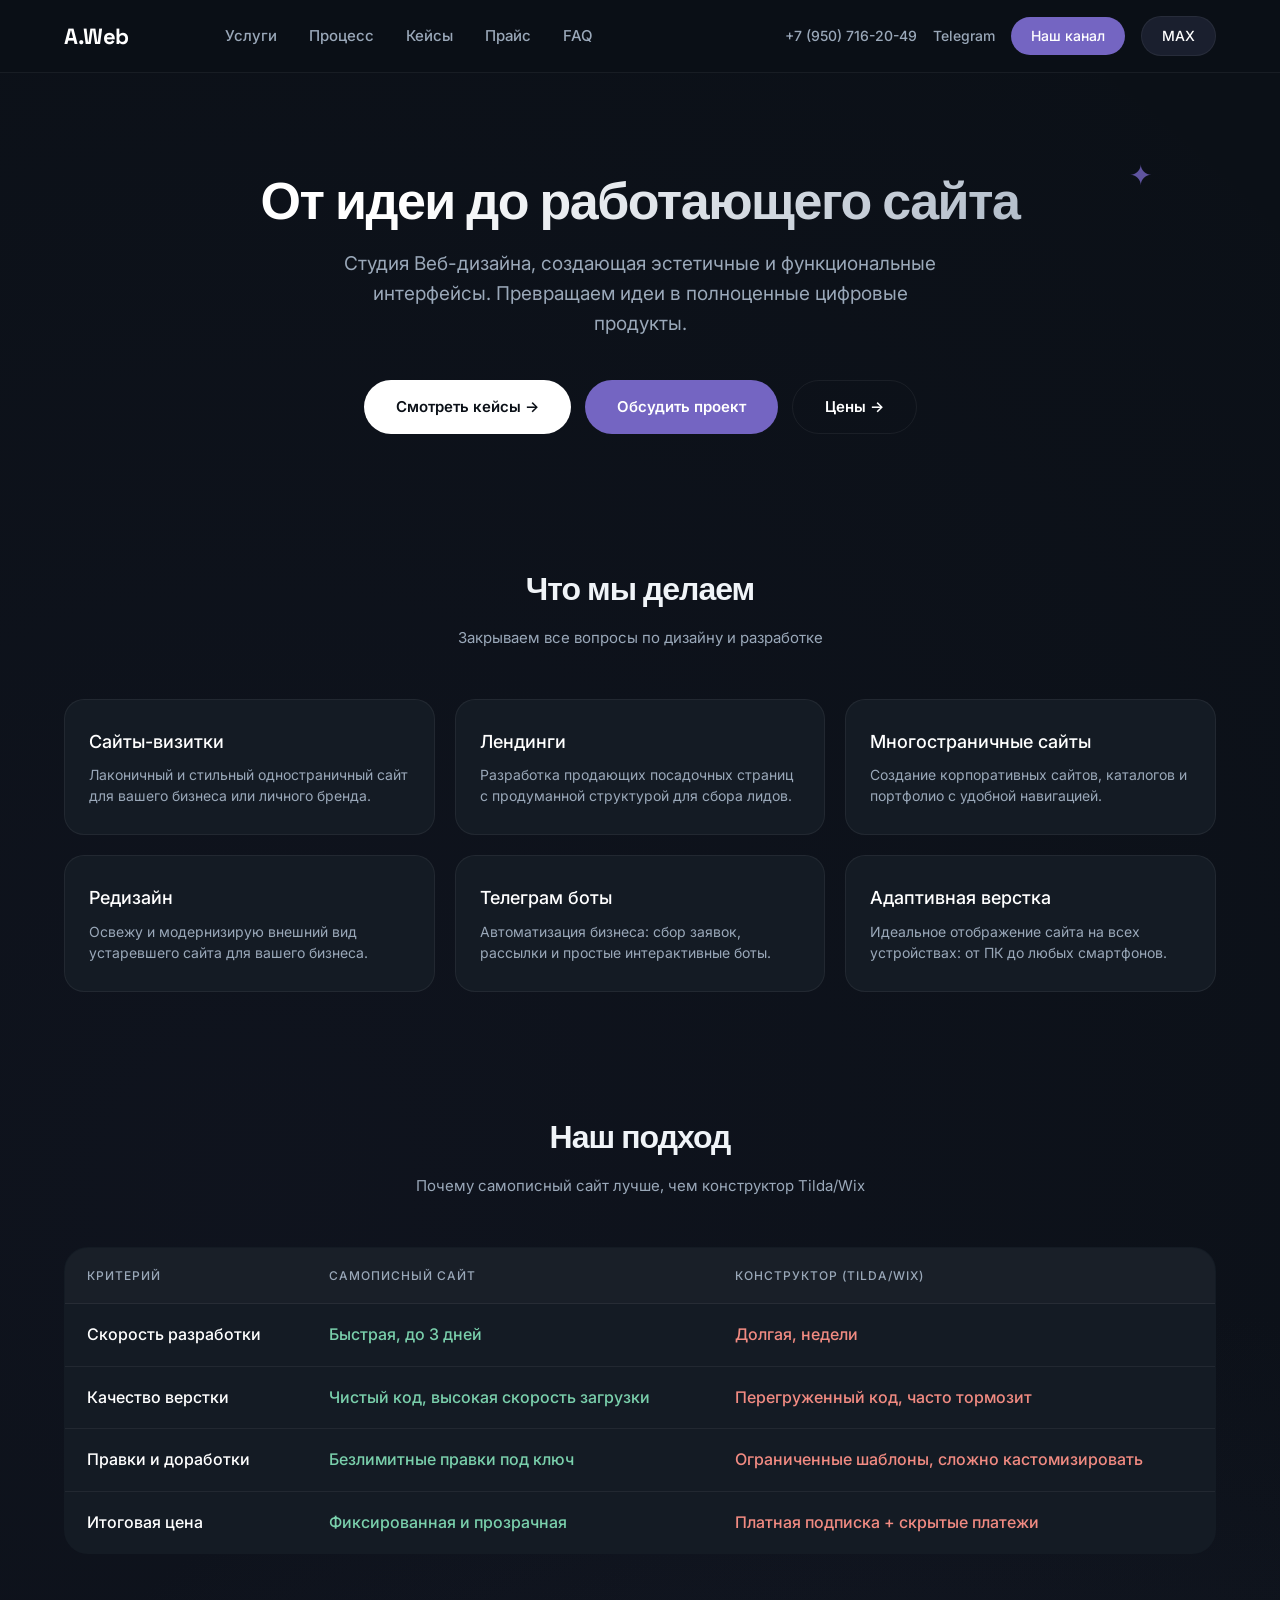
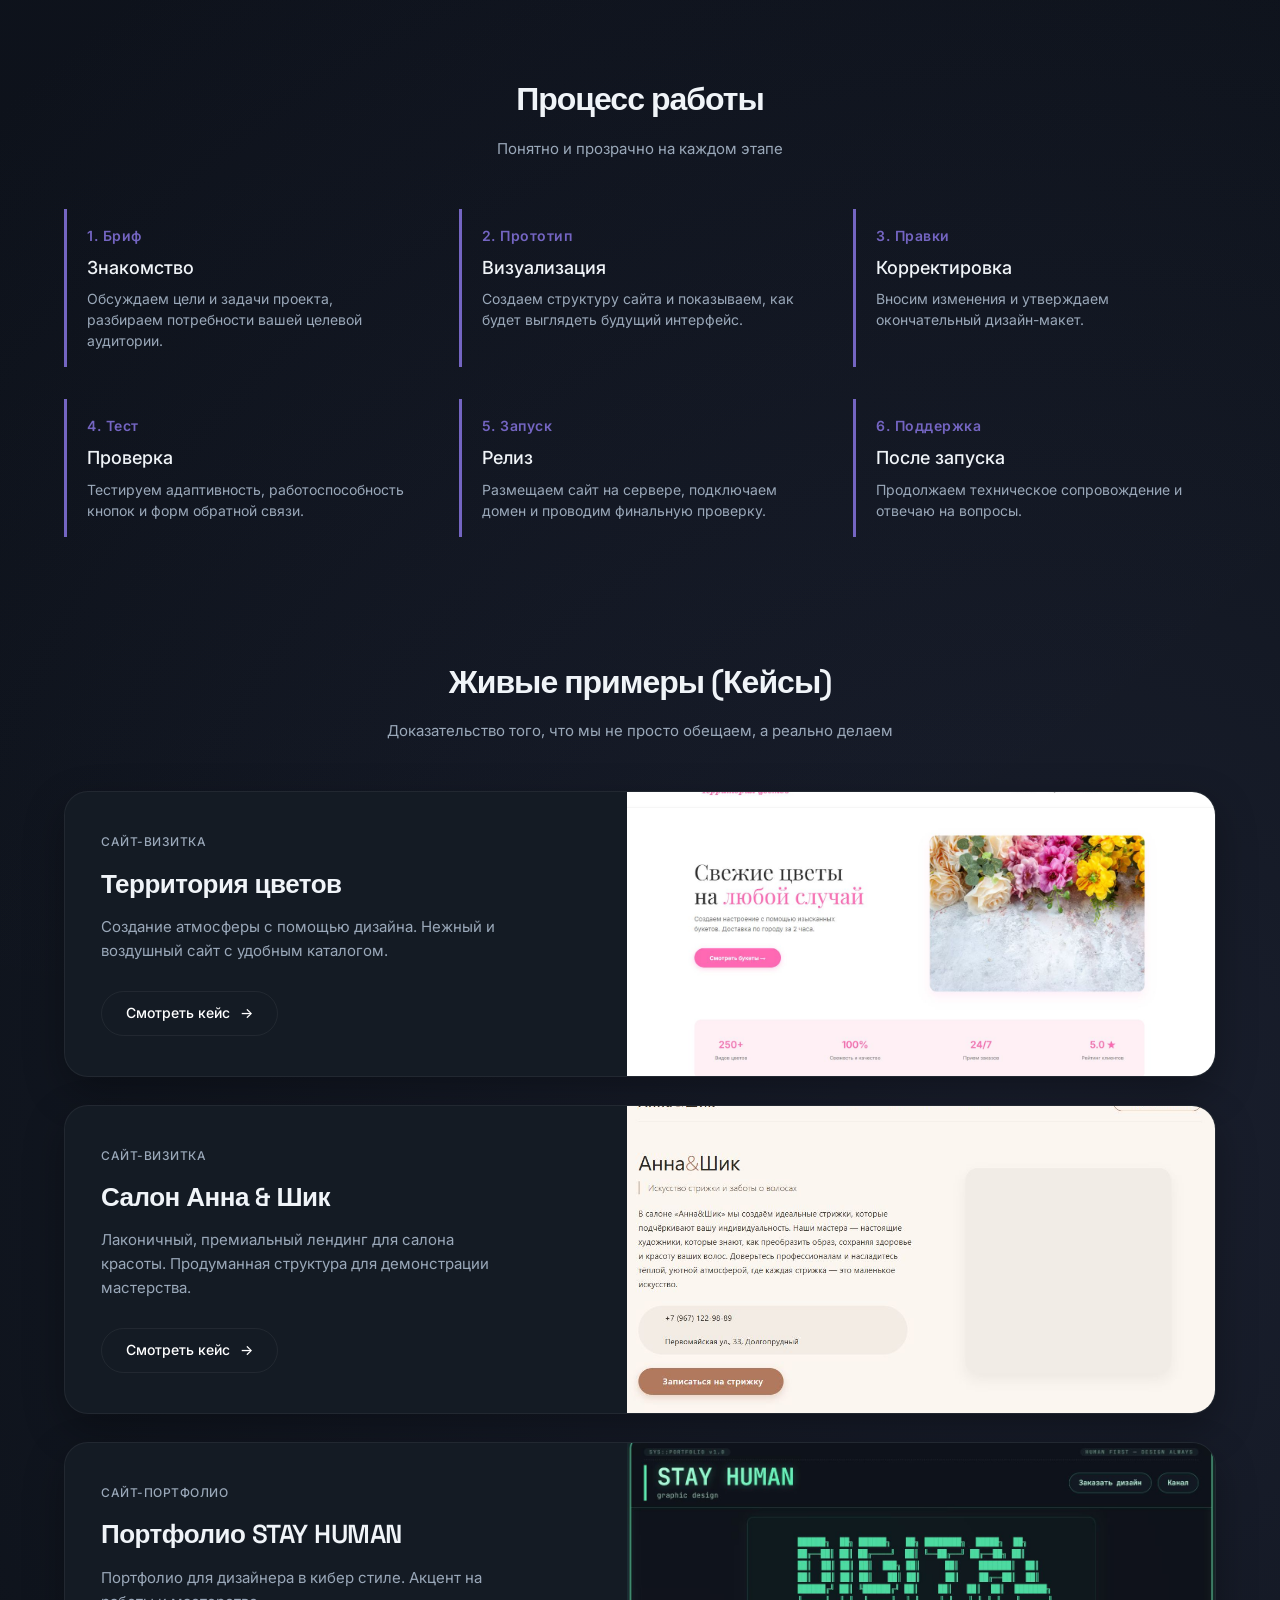
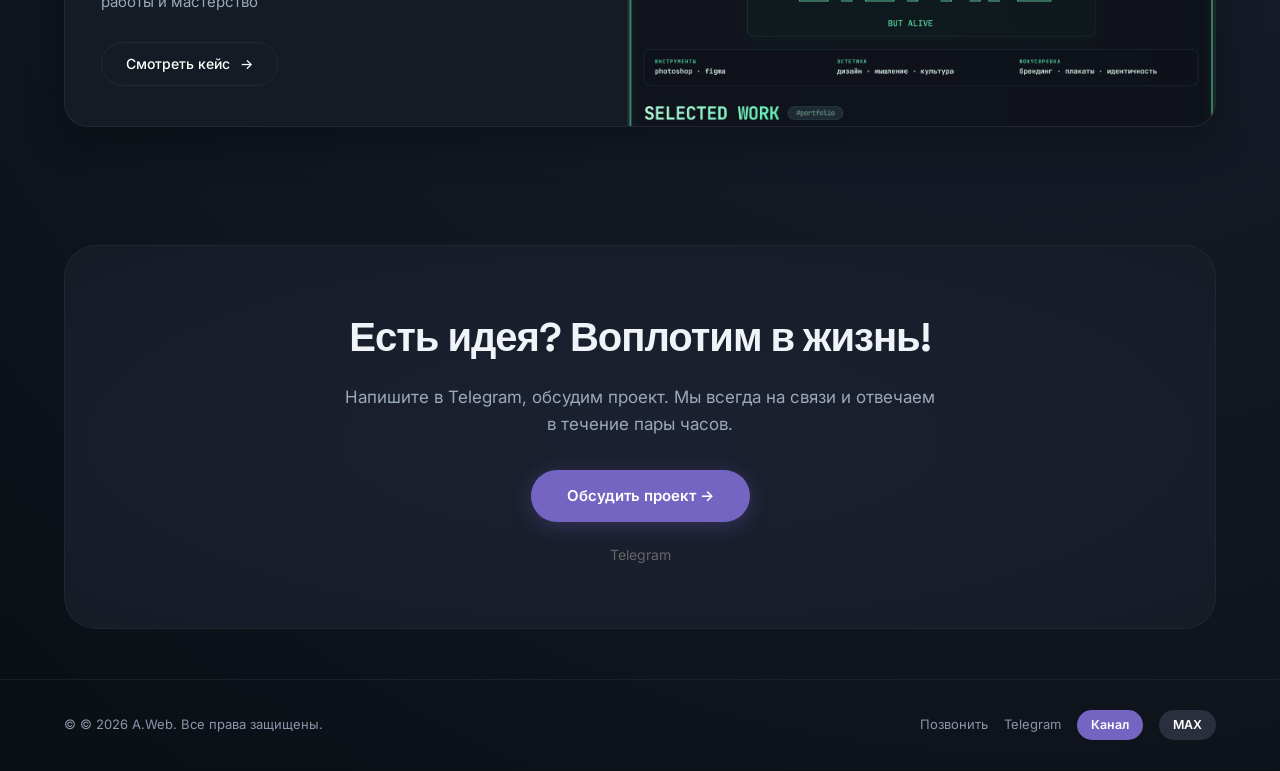
==== index.html @ 723f10ea "Update index.html" ====
<!DOCTYPE html>
<html lang="ru">
<head>
    <meta charset="UTF-8" />
    <meta name="viewport" content="width=device-width, initial-scale=1.0" />
    <title>А.Web | Студия веб-дизайна</title>
    <!-- Подключаем внешний CSS файл -->
    <link rel="stylesheet" href="style.css" />
    <link href="https://fonts.googleapis.com/css2?family=Inter:wght@300;400;500;600;700&family=Space+Grotesk:wght@400;600;700&display=swap" rel="stylesheet" />
</head>
<body>

    <header>
    <div class="container header-content">
        <!-- Логотип -->
        <a href="index.html" class="logo">
        A.Web
        </a>

        <!-- КНОПКА ГАМБУРГЕРА -->
        <button class="hamburger" id="hamburger" aria-label="Открыть меню">
            <span></span>
            <span></span>
            <span></span>
        </button>

        <!-- МЕНЮ -->
        <nav class="nav-menu" id="navMenu">
            <a href="index.html#services">Услуги</a>
            <a href="index.html#process">Процесс</a>
            <a href="index.html#portfolio">Кейсы</a>
            <a href="price.html">Прайс</a>
            <a href="index.html#cta">FAQ</a>
        </nav>

        <!-- ОВЕРЛЕЙ (затемнение) -->
        <div class="menu-overlay" id="menuOverlay"></div>

        <!-- Контакты -->
        <div class="header-contacts">
            <a href="tel:89507162049" class="header-btn">+7 (950) 716-20-49</a>
            <a href="https://t.me/frzmanager" target="_blank" class="header-btn">Telegram</a>
            <a href="https://t.me/awebdsgn" target="_blank" class="btn-primary">Наш канал</a>
            <a href="https://max.ru/u/f9LHodD0cOKoqRkYAJp980hdGNXbHpd_I7XL5P9IJL-reOM5U3hCOmzCIoU" target="_blank" class="btn-max">MAX</a>
        </div>
    </div>
</header>

    <!-- Якорь для начала страницы -->
    <div id="top"></div>

    <section class="hero">
        <div class="container">
            <h1>От идеи до работающего сайта</h1>
            <p>Студия Веб-дизайна, создающая эстетичные и функциональные интерфейсы. Превращаем идеи в полноценные цифровые продукты.</p>
            
            <div class="hero-actions">
    <a href="#portfolio" class="btn-hero-primary">Смотреть кейсы →</a>
    <a href="#cta" class="btn-hero-accent">Обсудить проект</a>
    <a href="price.html" class="btn-hero-accent" style="background: transparent; border: 1px solid var(--border-light);">Цены →</a>
</div>
        </div>
    </section>

    <!-- Блок: Услуги -->
    <section class="services" id="services">
        <div class="container">
            <div class="section-header">
                <h2>Что мы делаем</h2>
                <span>Закрываем все вопросы по дизайну и разработке</span>
            </div>
            <div class="services-grid">
                <div class="service-item">
                    <h4>Сайты-визитки</h4>
                    <p>Лаконичный и стильный одностраничный сайт для вашего бизнеса или личного бренда.</p>
                </div>
                <div class="service-item">
                    <h4>Лендинги</h4>
                    <p>Разработка продающих посадочных страниц с продуманной структурой для сбора лидов.</p>
                </div>
                <div class="service-item">
                    <h4>Многостраничные сайты</h4>
                    <p>Создание корпоративных сайтов, каталогов и портфолио с удобной навигацией.</p>
                </div>
                <div class="service-item">
                    <h4>Редизайн</h4>
                    <p>Освежу и модернизирую внешний вид устаревшего сайта для вашего бизнеса.</p>
                </div>
                <div class="service-item">
                    <h4>Телеграм боты</h4>
                    <p>Автоматизация бизнеса: сбор заявок, рассылки и простые интерактивные боты.</p>
                </div>
                <div class="service-item">
                    <h4>Адаптивная верстка</h4>
                    <p>Идеальное отображение сайта на всех устройствах: от ПК до любых смартфонов.</p>
                </div>
            </div>
        </div>
    </section>

    <!-- Блок: Таблица сравнения -->
    <section class="comparison">
        <div class="container">
            <div class="section-header">
                <h2>Наш подход</h2>
                <span>Почему самописный сайт лучше, чем конструктор Tilda/Wix</span>
            </div>
            
            <table class="comparison-table">
                <thead>
                    <tr>
                        <th>Критерий</th>
                        <th>Самописный сайт</th>
                        <th>Конструктор (Tilda/Wix)</th>
                    </tr>
                </thead>
                <tbody>
                    <tr>
                        <td>Скорость разработки</td>
                        <td>Быстрая, до 3 дней</td>
                        <td>Долгая, недели</td>
                    </tr>
                    <tr>
                        <td>Качество верстки</td>
                        <td>Чистый код, высокая скорость загрузки</td>
                        <td>Перегруженный код, часто тормозит</td>
                    </tr>
                    <tr>
                        <td>Правки и доработки</td>
                        <td>Безлимитные правки под ключ</td>
                        <td>Ограниченные шаблоны, сложно кастомизировать</td>
                    </tr>
                    <tr>
                        <td>Итоговая цена</td>
                        <td>Фиксированная и прозрачная</td>
                        <td>Платная подписка + скрытые платежи</td>
                    </tr>
                </tbody>
            </table>
        </div>
    </section>

    <!-- Блок: Процесс работы -->
    <section class="process" id="process">
        <div class="container">
            <div class="section-header">
                <h2>Процесс работы</h2>
                <span>Понятно и прозрачно на каждом этапе</span>
            </div>
            
            <div class="process-grid">
                <div class="process-step">
                    <span class="step-number">1. Бриф</span>
                    <h4>Знакомство</h4>
                    <p>Обсуждаем цели и задачи проекта, разбираем потребности вашей целевой аудитории.</p>
                </div>
                <div class="process-step">
                    <span class="step-number">2. Прототип</span>
                    <h4>Визуализация</h4>
                    <p>Создаем структуру сайта и показываем, как будет выглядеть будущий интерфейс.</p>
                </div>
                <div class="process-step">
                    <span class="step-number">3. Правки</span>
                    <h4>Корректировка</h4>
                    <p>Вносим изменения и утверждаем окончательный дизайн-макет.</p>
                </div>
                <div class="process-step">
                    <span class="step-number">4. Тест</span>
                    <h4>Проверка</h4>
                    <p>Тестируем адаптивность, работоспособность кнопок и форм обратной связи.</p>
                </div>
                <div class="process-step">
                    <span class="step-number">5. Запуск</span>
                    <h4>Релиз</h4>
                    <p>Размещаем сайт на сервере, подключаем домен и проводим финальную проверку.</p>
                </div>
                <div class="process-step">
                    <span class="step-number">6. Поддержка</span>
                    <h4>После запуска</h4>
                    <p>Продолжаем техническое сопровождение и отвечаю на вопросы.</p>
                </div>
            </div>
        </div>
    </section>

    <!-- Блок: Кейсы -->
    <section class="portfolio" id="portfolio">
        <div class="container">
            <div class="section-header">
                <h2>Живые примеры (Кейсы)</h2>
                <span>Доказательство того, что мы не просто обещаем, а реально делаем</span>
            </div>

            <div class="project-card">
                <div class="project-info">
                    <span class="project-tag">Сайт-визитка</span>
                    <h3>Территория цветов</h3>
                    <p>Создание атмосферы с помощью дизайна. Нежный и воздушный сайт с удобным каталогом.</p>
                    <a href="https://froziiiixxxxo.github.io/territoriacvetov/" target="_blank" class="btn-project">Смотреть кейс</a>
                </div>
                <div class="project-image" style="background-image: url('flower.jpg');"></div>
            </div>

            <div class="project-card">
                <div class="project-info">
                    <span class="project-tag">Сайт-визитка</span>
                    <h3>Салон Анна & Шик</h3>
                    <p>Лаконичный, премиальный лендинг для салона красоты. Продуманная структура для демонстрации мастерства.</p>
                    <a href="https://froziiiixxxxo.github.io/Anna-Shik/" target="_blank" class="btn-project">Смотреть кейс</a>
                </div>
                <div class="project-image" style="background-image: url('paricma.jpg');"></div>
            </div>

            <div class="project-card">
                <div class="project-info">
                    <span class="project-tag">Сайт-портфолио</span>
                    <h3>Портфолио STAY HUMAN</h3>
                    <p>Портфолио для дизайнера в кибер стиле. Акцент на работы и мастерство</p>
                    <a href="https://froziiiixxxxo.github.io/STAY-HUMAN/" target="_blank" class="btn-project">Смотреть кейс</a>
                </div>
                <div class="project-image" style="background-image: url('stay.jpg');"></div>
            </div>

        </div>
    </section>

    <!-- НОВЫЙ БЛОК: CTA (Call to Action) -->
    <section class="cta-section" id="cta">
        <div class="container">
            <div class="cta-box">
                <h2>Есть идея? Воплотим в жизнь!</h2>
                <p>Напишите в Telegram, обсудим проект. Мы всегда на связи и отвечаем в течение пары часов.</p>
                <div class="cta-actions">
                    <a href="https://t.me/frzmanager" target="_blank" class="btn-cta-main">Обсудить проект →</a>
                </div>
                <div class="cta-bottom-link">
                    <a href="https://t.me/frzmanager" target="_blank">Telegram</a>
                </div>
            </div>
        </div>
    </section>

    <!-- Подвал -->
    <footer>
        <div class="container footer-content">
            <div>
                <p class="copyright">&copy; © 2026 A.Web. Все права защищены.</p>
            </div>
            
            <div class="footer-links">
                <a href="tel:89507162049">Позвонить</a>
                <a href="https://t.me/frzmanager" target="_blank">Telegram</a>
                <a href="https://t.me/awebdsgn" target="_blank" class="footer-highlight">Канал</a>
                <!-- Дублируем ссылку на MAX в подвале для удобства -->
                <a href="https://max.ru/u/f9LHodD0cOKoqRkYAJp980hdGNXbHpd_I7XL5P9IJL-reOM5U3hCOmzCIoU" target="_blank" class="footer-highlight" style="background: #2a2f3e;">MAX</a>
            </div>
        </div>
    </footer>


<script>
    (function() {
        const hamburger = document.getElementById('hamburger');
        const navMenu = document.getElementById('navMenu');
        const overlay = document.getElementById('menuOverlay');

        function toggleMenu() {
            hamburger.classList.toggle('active');
            navMenu.classList.toggle('open');
            overlay.classList.toggle('active');
            document.body.style.overflow = navMenu.classList.contains('open') ? 'hidden' : '';
        }

        function closeMenu() {
            hamburger.classList.remove('active');
            navMenu.classList.remove('open');
            overlay.classList.remove('active');
            document.body.style.overflow = '';
        }

        hamburger.addEventListener('click', toggleMenu);
        overlay.addEventListener('click', closeMenu);

        // Закрываем меню при клике на ссылку внутри
        document.querySelectorAll('.nav-menu a').forEach(link => {
            link.addEventListener('click', closeMenu);
        });

        // Закрываем при изменении размера окна (если стало широко)
        window.addEventListener('resize', function() {
            if (window.innerWidth > 820) {
                closeMenu();
            }
        });
    })();
</script>


</body>
</html>
---- style.css ----
/* --- Цветовые переменные --- */
:root {
    --bg-dark: #0b1017;
    --bg-card: #141b24;
    --accent: #7465c2;
    --accent-glow: rgba(116, 101, 194, 0.25);
    --text-main: #f0f4f8;
    --text-muted: #9aa8b9;
    --border-light: rgba(255,255,255,0.06);
    --border-hover: rgba(255,255,255,0.12);
}

* {
    margin: 0;
    padding: 0;
    box-sizing: border-box;
}

html {
    scroll-behavior: smooth;
}

body {
    font-family: 'Inter', sans-serif;
    background-color: var(--bg-dark);
    background-image: 
        radial-gradient(circle at 20% 30%, rgba(116, 101, 194, 0.04) 0%, transparent 50%),
        radial-gradient(circle at 80% 70%, #1a1f2e 0%, var(--bg-dark) 50%);
    color: var(--text-main);
    line-height: 1.6;
    min-height: 100vh;
    -webkit-font-smoothing: antialiased;
    overflow-x: hidden;
}

.container {
    max-width: 1200px;
    margin: 0 auto;
    padding: 0 24px;
}

/* ============================================================
   ШАПКА + ГАМБУРГЕР
   ============================================================ */

header {
    padding: 16px 0;
    border-bottom: 1px solid var(--border-light);
    position: sticky;
    top: 0;
    background: rgba(11, 16, 23, 0.85);
    backdrop-filter: blur(16px);
    -webkit-backdrop-filter: blur(16px);
    z-index: 1000;
}

.header-content {
    display: flex;
    justify-content: space-between;
    align-items: center;
}

/* --- Логотип --- */
.logo {
    display: flex;
    align-items: center;
    gap: 12px;
    text-decoration: none;
    color: #fff;
    font-family: 'Space Grotesk', sans-serif;
    font-size: 22px;
    font-weight: 700;
    letter-spacing: -0.5px;
    flex-shrink: 0;
}

.logo img {
    height: 28px;
    width: auto;
    display: block;
}

/* --- Гамбургер (только на мобилках) --- */
.hamburger {
    display: none;
    flex-direction: column;
    gap: 5px;
    background: none;
    border: none;
    cursor: pointer;
    padding: 8px 4px;
    z-index: 1001;
}

.hamburger span {
    display: block;
    width: 26px;
    height: 2.5px;
    background: #fff;
    border-radius: 4px;
    transition: all 0.3s ease;
    transform-origin: center;
}

.hamburger.active span:nth-child(1) {
    transform: rotate(45deg) translate(5px, 5px);
}

.hamburger.active span:nth-child(2) {
    opacity: 0;
    transform: scaleX(0);
}

.hamburger.active span:nth-child(3) {
    transform: rotate(-45deg) translate(5px, -5px);
}

/* --- Навигация (десктоп) --- */
.nav-menu {
    display: flex;
    gap: 32px;
    align-items: center;
}

.nav-menu a {
    text-decoration: none;
    color: var(--text-muted);
    font-size: 15px;
    font-weight: 500;
    transition: color 0.3s ease;
    position: relative;
}

.nav-menu a:hover {
    color: #fff;
}

.nav-menu a::after {
    content: '';
    position: absolute;
    width: 0;
    height: 2px;
    bottom: -4px;
    left: 0;
    background-color: var(--accent);
    transition: width 0.3s ease;
}

.nav-menu a:hover::after {
    width: 100%;
}

/* --- Контакты в шапке --- */
.header-contacts {
    display: flex;
    gap: 16px;
    align-items: center;
    flex-shrink: 0;
}

.header-btn {
    text-decoration: none;
    color: var(--text-muted);
    font-size: 14px;
    font-weight: 500;
    transition: color 0.2s;
    white-space: nowrap;
}
.header-btn:hover { color: #fff; }

.btn-primary {
    background: var(--accent);
    color: #fff;
    padding: 8px 20px;
    border-radius: 100px;
    text-decoration: none;
    font-size: 14px;
    font-weight: 500;
    transition: all 0.2s ease;
    white-space: nowrap;
}
.btn-primary:hover {
    box-shadow: 0 8px 25px var(--accent-glow);
    transform: translateY(-1px);
}

.btn-max {
    background: #1a1f2e;
    color: #fff;
    padding: 8px 20px;
    border-radius: 100px;
    text-decoration: none;
    font-size: 14px;
    font-weight: 500;
    transition: all 0.2s ease;
    border: 1px solid var(--border-light);
    white-space: nowrap;
}
.btn-max:hover {
    border-color: var(--accent);
    box-shadow: 0 8px 25px var(--accent-glow);
    transform: translateY(-1px);
}

/* ============================================================
   МОБИЛЬНОЕ МЕНЮ (выезжающее)
   ============================================================ */

@media (max-width: 820px) {
    .hamburger {
        display: flex;
    }

    .nav-menu {
        position: fixed;
        top: 0;
        right: -100%;
        width: 75%;
        max-width: 340px;
        height: 100vh;
        background: rgba(11, 16, 23, 0.98);
        backdrop-filter: blur(20px);
        -webkit-backdrop-filter: blur(20px);
        flex-direction: column;
        justify-content: center;
        align-items: center;
        gap: 28px;
        padding: 40px 30px;
        transition: right 0.4s cubic-bezier(0.22, 1, 0.36, 1);
        border-left: 1px solid var(--border-light);
        box-shadow: -20px 0 60px rgba(0,0,0,0.6);
        overflow-y: auto;
    }

    .nav-menu.open {
        right: 0;
    }

    .nav-menu a {
        font-size: 22px;
        color: #fff;
        font-weight: 500;
    }

    .nav-menu a::after {
        bottom: -6px;
    }

    /* Затемнение фона */
    .menu-overlay {
        display: none;
        position: fixed;
        top: 0;
        left: 0;
        width: 100%;
        height: 100%;
        background: rgba(0,0,0,0.5);
        backdrop-filter: blur(4px);
        -webkit-backdrop-filter: blur(4px);
        z-index: 999;
    }

    .menu-overlay.active {
        display: block;
    }

    /* Скрываем часть кнопок в шапке на мобилках, чтобы не мешали */
    .header-contacts .header-btn {
        display: none;
    }

    .header-contacts .btn-primary {
        padding: 6px 14px;
        font-size: 12px;
    }

    .header-contacts .btn-max {
        padding: 6px 14px;
        font-size: 12px;
    }
}

/* Очень маленькие экраны */
@media (max-width: 420px) {
    .header-contacts .btn-primary {
        display: none;
    }

    .header-contacts .btn-max {
        padding: 5px 12px;
        font-size: 11px;
    }

    .header-btn {
        font-size: 12px;
    }

    .logo {
        font-size: 18px;
    }
    .logo img {
        height: 22px;
    }
}

/* ============================================================
   HERO
   ============================================================ */

.hero {
    padding: 100px 0 70px;
    text-align: center;
    position: relative;
}

.hero::before {
    content: "✦";
    position: absolute;
    top: 80px;
    right: 10%;
    color: var(--accent);
    font-size: 28px;
    animation: float 6s ease-in-out infinite;
    opacity: 0.8;
}
@keyframes float {
    0% { transform: translateY(0px); }
    50% { transform: translateY(-12px); }
    100% { transform: translateY(0px); }
}

.hero h1 {
    font-family: 'Space Grotesk', sans-serif;
    font-size: 52px;
    font-weight: 700;
    margin-bottom: 18px;
    letter-spacing: -1.5px;
    line-height: 1.1;
    background: linear-gradient(135deg, #fff 30%, var(--text-muted) 100%);
    -webkit-background-clip: text;
    -webkit-text-fill-color: transparent;
    background-clip: text;
}

.hero p {
    font-size: 19px;
    color: var(--text-muted);
    max-width: 600px;
    margin: 0 auto 40px;
    line-height: 1.6;
}

.hero-actions {
    display: flex;
    justify-content: center;
    gap: 14px;
    flex-wrap: wrap;
}

.btn-hero-primary {
    background: #fff;
    color: var(--bg-dark);
    padding: 14px 32px;
    border-radius: 100px;
    text-decoration: none;
    font-weight: 600;
    font-size: 15px;
    transition: all 0.2s ease;
    display: inline-flex;
    align-items: center;
    gap: 10px;
}
.btn-hero-primary:hover { 
    transform: translateY(-2px);
    box-shadow: 0 10px 30px rgba(255,255,255,0.2); 
}

.btn-hero-accent {
    background: var(--accent);
    color: #fff;
    padding: 14px 32px;
    border-radius: 100px;
    text-decoration: none;
    font-weight: 600;
    font-size: 15px;
    transition: all 0.2s ease;
    display: inline-flex;
    align-items: center;
    gap: 10px;
}
.btn-hero-accent:hover {
    transform: translateY(-2px);
    box-shadow: 0 10px 35px var(--accent-glow);
}

@media (max-width: 820px) {
    .hero {
        padding: 70px 0 50px;
    }
    .hero h1 {
        font-size: 38px;
    }
    .hero p {
        font-size: 17px;
        padding: 0 10px;
    }
    .btn-hero-primary,
    .btn-hero-accent {
        padding: 12px 24px;
        font-size: 14px;
    }
}

@media (max-width: 420px) {
    .hero h1 {
        font-size: 30px;
    }
    .hero p {
        font-size: 15px;
    }
    .btn-hero-primary,
    .btn-hero-accent {
        padding: 10px 20px;
        font-size: 13px;
        width: 100%;
        justify-content: center;
    }
    .hero-actions {
        flex-direction: column;
        align-items: stretch;
        gap: 10px;
    }
}

/* ============================================================
   ОБЩИЕ ЗАГОЛОВКИ
   ============================================================ */

.section-header {
    text-align: center;
    margin-bottom: 48px;
}
.section-header h2 {
    font-family: 'Space Grotesk', sans-serif;
    font-size: 32px;
    font-weight: 600;
    letter-spacing: -1px;
    margin-bottom: 10px;
}
.section-header span {
    color: var(--text-muted);
    font-size: 15px;
}

@media (max-width: 600px) {
    .section-header h2 {
        font-size: 26px;
    }
    .section-header span {
        font-size: 14px;
    }
}

/* ============================================================
   УСЛУГИ
   ============================================================ */

.services {
    padding: 60px 0;
}

.services-grid {
    display: grid;
    grid-template-columns: repeat(3, 1fr);
    gap: 20px;
}

.service-item {
    background: var(--bg-card);
    padding: 28px 24px;
    border-radius: 20px;
    border: 1px solid var(--border-light);
    transition: all 0.3s ease;
    text-align: left;
}
.service-item:hover {
    border-color: var(--border-hover);
    transform: translateY(-3px);
    background: rgba(20, 27, 36, 0.8);
}
.service-item h4 {
    font-size: 18px;
    color: #fff;
    margin-bottom: 8px;
    font-weight: 500;
}
.service-item p {
    color: var(--text-muted);
    font-size: 14px;
    margin: 0;
    line-height: 1.5;
}

@media (max-width: 820px) {
    .services-grid {
        grid-template-columns: repeat(2, 1fr);
        gap: 16px;
    }
    .service-item {
        padding: 24px 20px;
    }
}

@media (max-width: 480px) {
    .services-grid {
        grid-template-columns: 1fr;
    }
    .service-item {
        padding: 20px 18px;
    }
    .service-item h4 {
        font-size: 17px;
    }
}

/* ============================================================
   ТАБЛИЦА СРАВНЕНИЯ
   ============================================================ */

.comparison {
    padding: 60px 0;
}

.comparison-table {
    width: 100%;
    border-collapse: collapse;
    background: var(--bg-card);
    border-radius: 24px;
    overflow: hidden;
    border: 1px solid var(--border-light);
}

.comparison-table th,
.comparison-table td {
    padding: 18px 22px;
    text-align: left;
    border-bottom: 1px solid var(--border-light);
}

.comparison-table th {
    color: var(--text-muted);
    font-weight: 500;
    font-size: 12px;
    text-transform: uppercase;
    letter-spacing: 1px;
    background: rgba(255,255,255,0.02);
}

.comparison-table td:first-child {
    color: #fff;
    font-weight: 500;
}
.comparison-table td:nth-child(2) {
    color: #7ad0ac;
    font-weight: 500;
}
.comparison-table td:nth-child(3) {
    color: #f28b82;
    font-weight: 500;
}
.comparison-table tr:last-child td {
    border-bottom: none;
}

@media (max-width: 600px) {
    .comparison-table {
        font-size: 13px;
        border-radius: 16px;
    }
    .comparison-table th,
    .comparison-table td {
        padding: 12px 14px;
    }
    .comparison-table th {
        font-size: 10px;
        letter-spacing: 0.5px;
    }
    /* делаем таблицу горизонтально прокручиваемой */
    .comparison {
        overflow-x: auto;
        -webkit-overflow-scrolling: touch;
    }
    .comparison-table {
        min-width: 520px;
    }
}

/* ============================================================
   ПРОЦЕСС
   ============================================================ */

.process {
    padding: 60px 0;
    text-align: center;
}

.process-grid {
    display: grid;
    grid-template-columns: repeat(3, 1fr);
    gap: 32px;
    margin-top: 32px;
}

.process-step {
    background: transparent;
    padding: 16px 16px 16px 20px;
    border-left: 3px solid var(--accent);
    text-align: left;
    transition: transform 0.3s;
}
.process-step:hover {
    transform: translateX(4px);
}
.process-step .step-number {
    color: var(--accent);
    font-weight: 600;
    font-size: 14px;
    margin-bottom: 6px;
    display: block;
    letter-spacing: 0.5px;
}
.process-step h4 {
    font-size: 18px;
    margin-bottom: 6px;
    font-weight: 500;
}
.process-step p {
    color: var(--text-muted);
    font-size: 14px;
    margin: 0;
    line-height: 1.5;
}

@media (max-width: 820px) {
    .process-grid {
        grid-template-columns: repeat(2, 1fr);
        gap: 24px;
    }
}

@media (max-width: 480px) {
    .process-grid {
        grid-template-columns: 1fr;
        gap: 16px;
    }
    .process-step {
        padding: 14px 14px 14px 18px;
    }
    .process-step h4 {
        font-size: 16px;
    }
}

/* ============================================================
   ПОРТФОЛИО (КЕЙСЫ)
   ============================================================ */

.portfolio {
    padding: 60px 0 40px;
}

.project-card {
    display: flex;
    background: var(--bg-card);
    border-radius: 24px;
    overflow: hidden;
    margin-bottom: 28px;
    border: 1px solid var(--border-light);
    box-shadow: 0 15px 40px rgba(0,0,0,0.3);
    transition: all 0.3s ease;
}

.project-card:hover {
    transform: translateY(-6px);
    border-color: var(--accent);
    box-shadow: 0 20px 50px rgba(0,0,0,0.5);
}

.project-info {
    flex: 1;
    padding: 40px 36px;
    display: flex;
    flex-direction: column;
    justify-content: center;
}

.project-tag {
    display: inline-block;
    color: var(--text-muted);
    font-size: 12px;
    font-weight: 500;
    letter-spacing: 0.5px;
    margin-bottom: 12px;
    text-transform: uppercase;
}

.project-info h3 {
    font-family: 'Space Grotesk', sans-serif;
    font-size: 26px;
    margin-bottom: 10px;
    letter-spacing: -0.5px;
    font-weight: 600;
}

.project-info p {
    color: var(--text-muted);
    font-size: 15px;
    margin-bottom: 28px;
    max-width: 85%;
    line-height: 1.6;
}

.btn-project {
    background: transparent;
    border: 1px solid var(--border-light);
    color: #fff;
    padding: 10px 24px;
    border-radius: 100px;
    text-decoration: none;
    font-weight: 500;
    transition: all 0.2s ease;
    align-self: flex-start;
    font-size: 14px;
    display: inline-flex;
    align-items: center;
    gap: 10px;
}
.btn-project:hover {
    background: var(--accent);
    border-color: var(--accent);
    box-shadow: 0 8px 25px var(--accent-glow);
}
.btn-project::after { content: "→"; transition: transform 0.2s; }
.btn-project:hover::after { transform: translateX(4px); }

.project-image {
    flex: 1.2;
    background-size: cover;
    background-position: center;
    min-height: 280px;
}

@media (max-width: 820px) {
    .project-card {
        flex-direction: column;
        border-radius: 20px;
    }
    .project-image {
        min-height: 220px;
        order: -1;
    }
    .project-info {
        padding: 28px 24px;
    }
    .project-info h3 {
        font-size: 22px;
    }
    .project-info p {
        max-width: 100%;
        font-size: 14px;
    }
    .btn-project {
        padding: 8px 20px;
        font-size: 13px;
    }
}

@media (max-width: 420px) {
    .project-info {
        padding: 20px 16px;
    }
    .project-info h3 {
        font-size: 19px;
    }
    .project-image {
        min-height: 160px;
    }
}

/* ============================================================
   CTA
   ============================================================ */

.cta-section {
    padding: 50px 0;
}

.cta-box {
    background: var(--bg-card);
    border: 1px solid rgba(255,255,255,0.05);
    border-radius: 32px;
    padding: 60px 40px;
    text-align: center;
    position: relative;
    overflow: hidden;
}

.cta-box::before {
    content: '';
    position: absolute;
    top: -50%;
    left: -50%;
    width: 200%;
    height: 200%;
    background: radial-gradient(ellipse at center, rgba(116, 101, 194, 0.08) 0%, transparent 60%);
    pointer-events: none;
}

.cta-box h2 {
    font-family: 'Space Grotesk', sans-serif;
    font-size: 40px;
    font-weight: 700;
    letter-spacing: -1px;
    margin-bottom: 14px;
    position: relative;
    z-index: 2;
}

.cta-box p {
    color: var(--text-muted);
    font-size: 17px;
    max-width: 600px;
    margin: 0 auto 32px;
    position: relative;
    z-index: 2;
    line-height: 1.6;
}

.cta-actions {
    display: flex;
    justify-content: center;
    position: relative;
    z-index: 2;
}

.btn-cta-main {
    display: inline-flex;
    align-items: center;
    gap: 10px;
    background: var(--accent);
    color: #fff;
    padding: 14px 36px;
    border-radius: 100px;
    text-decoration: none;
    font-weight: 600;
    font-size: 15px;
    transition: all 0.3s ease;
    box-shadow: 0 4px 20px rgba(116, 101, 194, 0.3);
}
.btn-cta-main:hover {
    transform: translateY(-3px) scale(1.02);
    box-shadow: 0 10px 35px rgba(116, 101, 194, 0.5);
}

.cta-bottom-link {
    margin-top: 20px;
    position: relative;
    z-index: 2;
}
.cta-bottom-link a {
    color: #666;
    text-decoration: none;
    font-size: 14px;
    transition: color 0.3s;
}
.cta-bottom-link a:hover {
    color: #fff;
}

@media (max-width: 820px) {
    .cta-box {
        padding: 40px 24px;
        border-radius: 24px;
    }
    .cta-box h2 {
        font-size: 30px;
    }
    .cta-box p {
        font-size: 16px;
    }
    .btn-cta-main {
        padding: 12px 28px;
        font-size: 14px;
    }
}

@media (max-width: 420px) {
    .cta-box {
        padding: 30px 16px;
        border-radius: 20px;
    }
    .cta-box h2 {
        font-size: 24px;
    }
    .cta-box p {
        font-size: 14px;
    }
    .btn-cta-main {
        padding: 12px 0;
        font-size: 14px;
        width: 100%;
        justify-content: center;
    }
    .cta-actions {
        width: 100%;
    }
}

/* ============================================================
   FOOTER
   ============================================================ */

footer {
    border-top: 1px solid var(--border-light);
    padding: 30px 0;
    color: var(--text-muted);
    font-size: 14px;
}

.footer-content {
    display: flex;
    justify-content: space-between;
    align-items: center;
    flex-wrap: wrap;
    gap: 16px;
}

.copyright {
    color: #8b95a9;
    font-size: 13px;
    margin: 0;
}

.footer-links {
    display: flex;
    gap: 16px;
    align-items: center;
    flex-wrap: wrap;
}

.footer-links a {
    color: #8b95a9;
    text-decoration: none;
    font-size: 13px;
    transition: color 0.3s;
}
.footer-links a:hover {
    color: #fff;
}

.footer-highlight {
    color: #fff !important;
    font-weight: 600;
    background: var(--accent);
    padding: 5px 14px;
    border-radius: 20px;
    transition: 0.3s !important;
}
.footer-highlight:hover {
    box-shadow: 0 0 20px var(--accent-glow);
}

@media (max-width: 600px) {
    footer {
        padding: 24px 0;
    }
    .footer-content {
        flex-direction: column;
        text-align: center;
        gap: 12px;
    }
    .footer-links {
        justify-content: center;
        gap: 12px;
    }
    .footer-links a {
        font-size: 12px;
    }
}
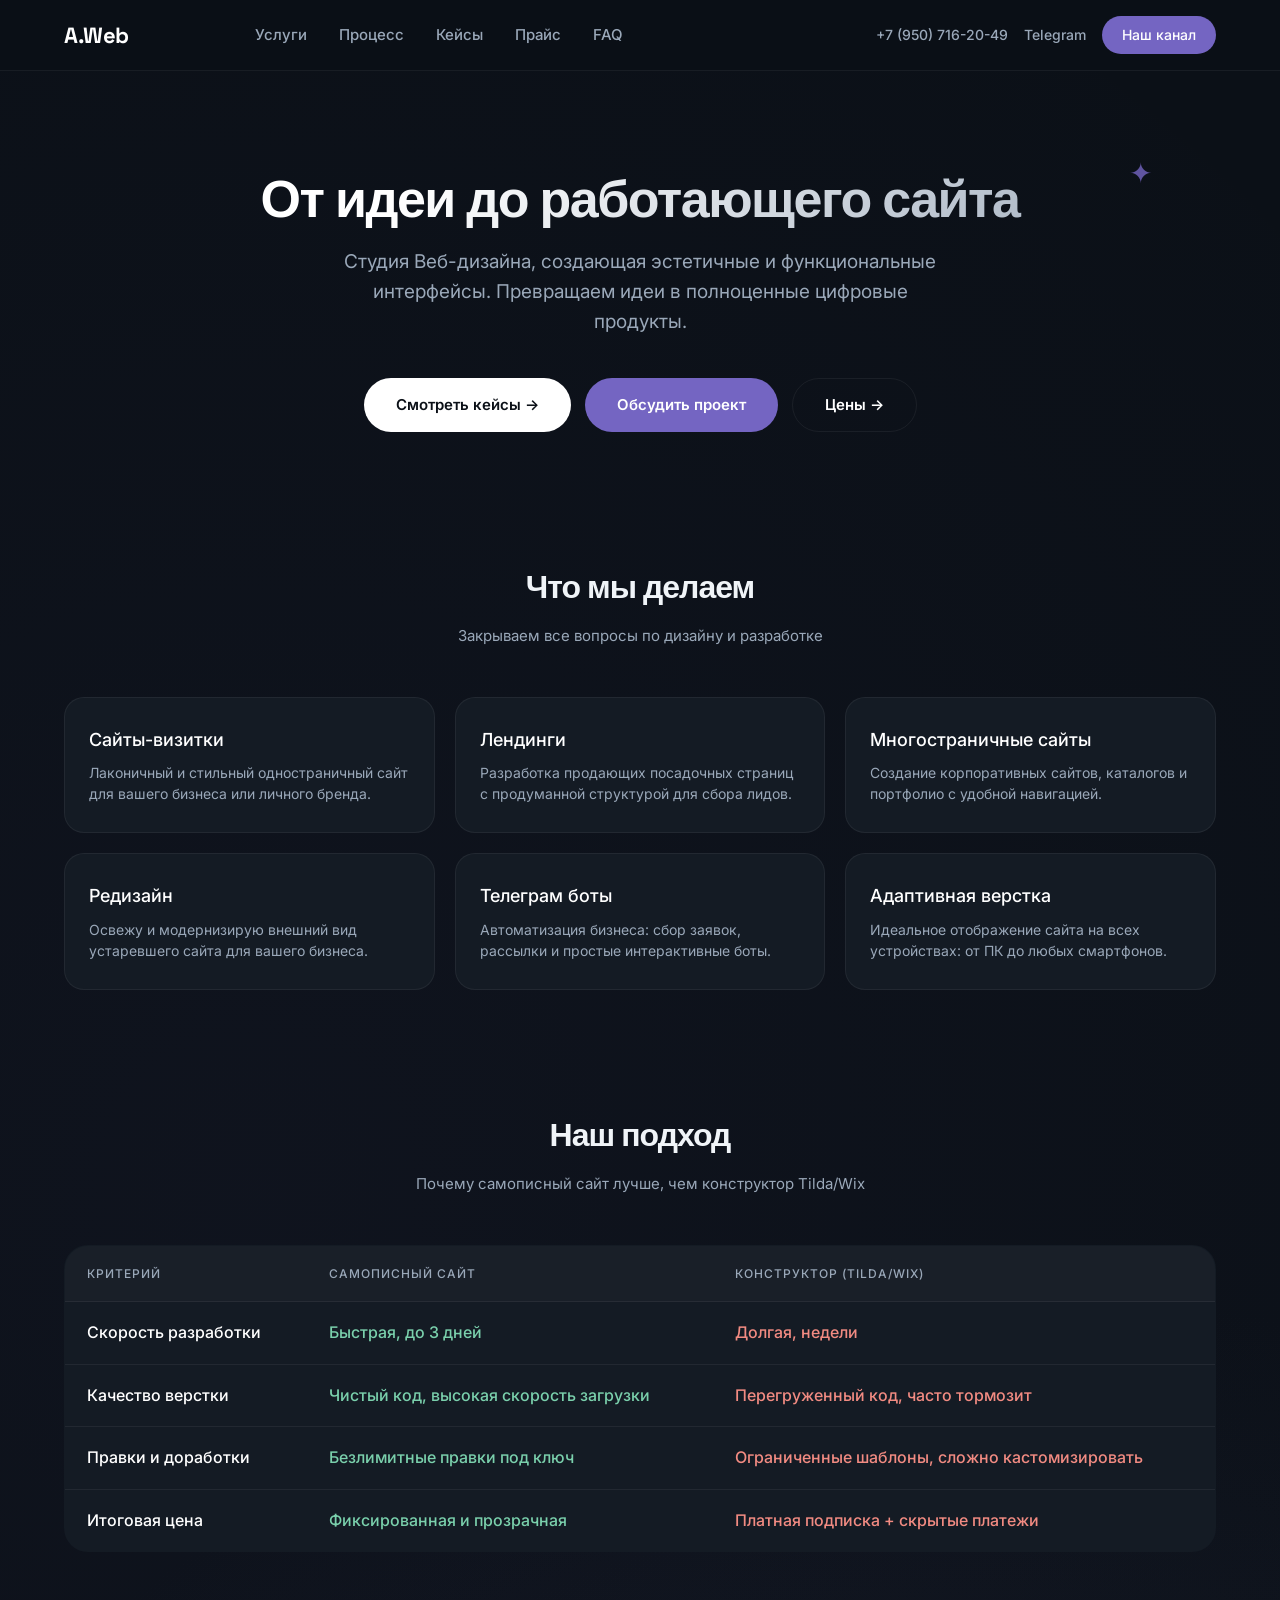
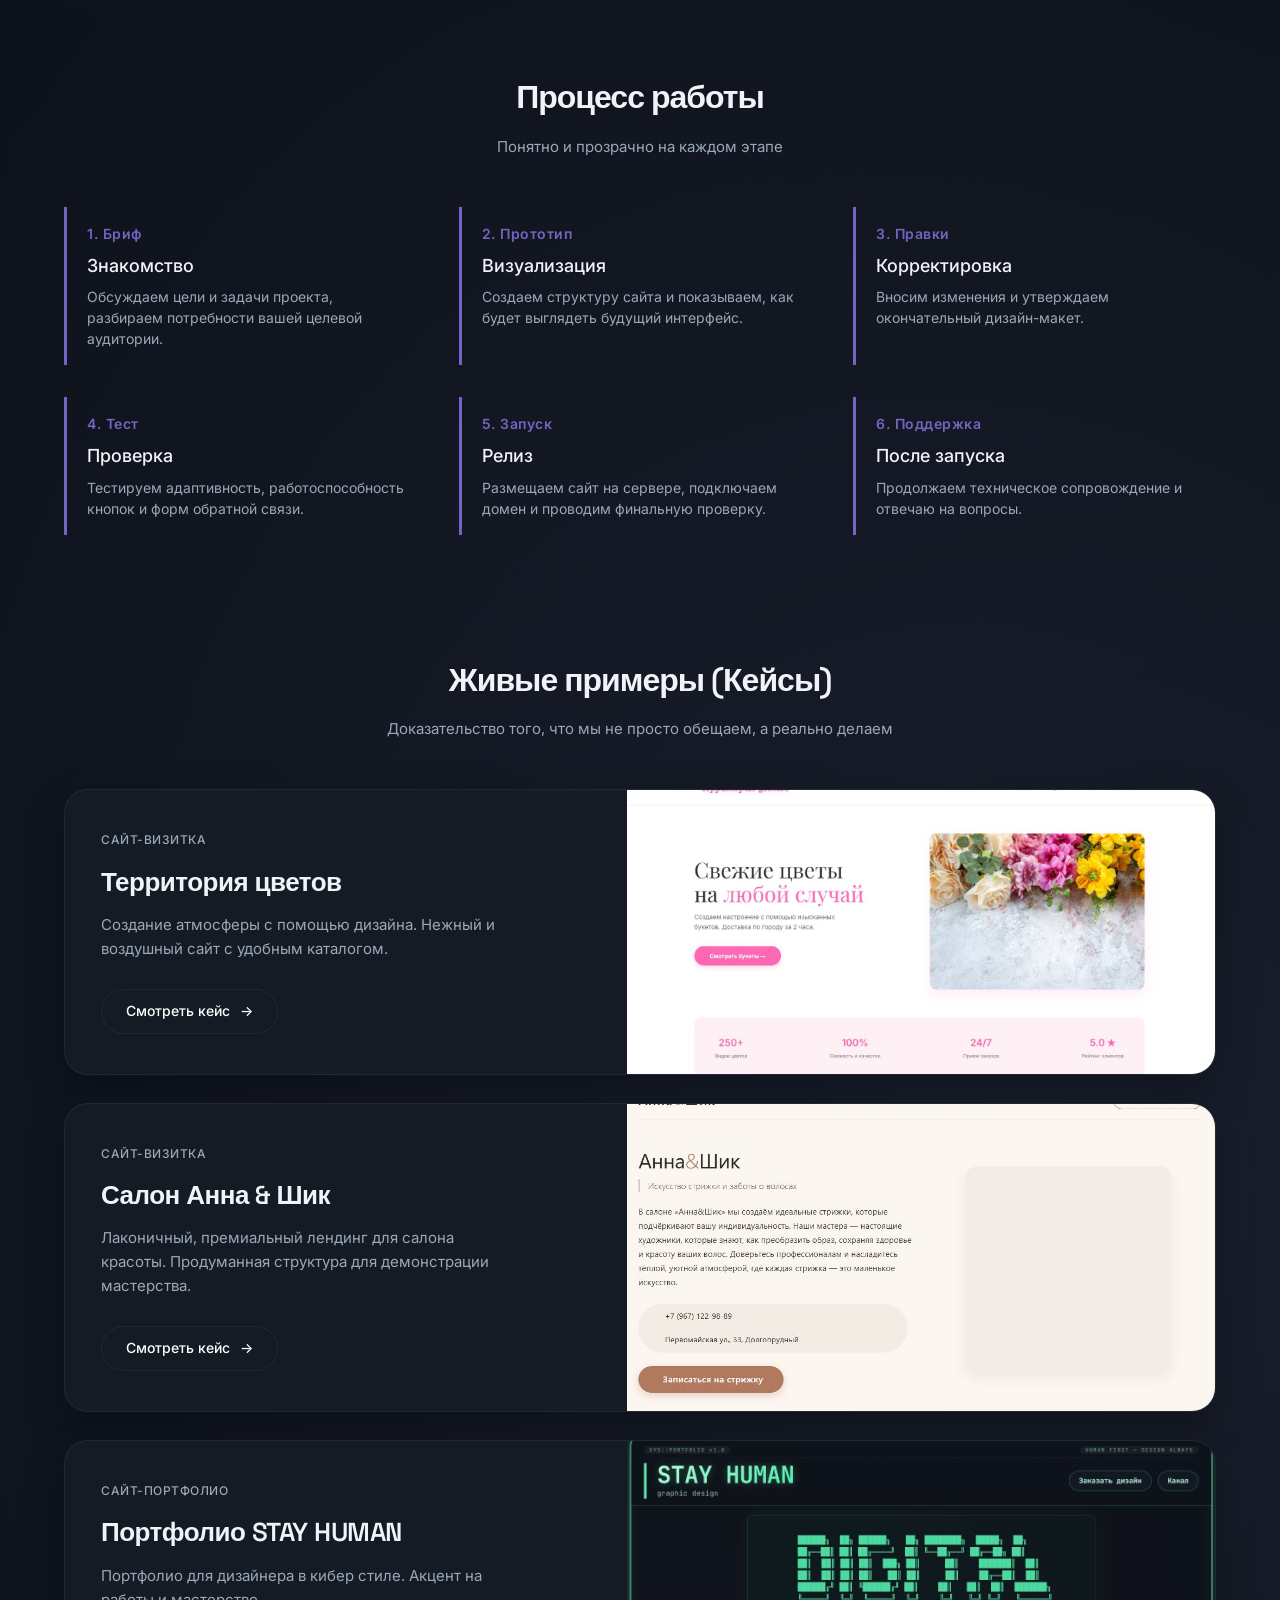
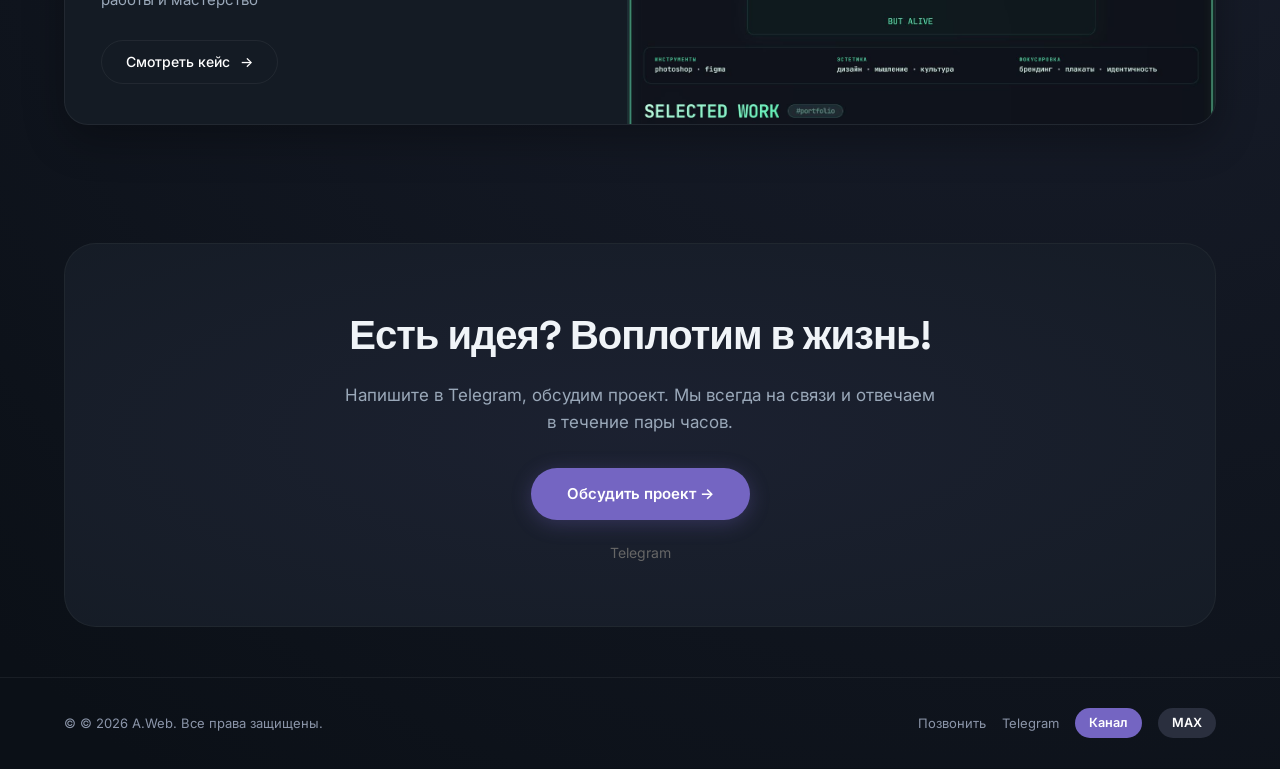
==== commit 36285e51: "Update index.html" ====
--- a/index.html
+++ b/index.html
@@ -41,7 +41,6 @@
             <a href="tel:89507162049" class="header-btn">+7 (950) 716-20-49</a>
             <a href="https://t.me/frzmanager" target="_blank" class="header-btn">Telegram</a>
             <a href="https://t.me/awebdsgn" target="_blank" class="btn-primary">Наш канал</a>
-            <a href="https://max.ru/u/f9LHodD0cOKoqRkYAJp980hdGNXbHpd_I7XL5P9IJL-reOM5U3hCOmzCIoU" target="_blank" class="btn-max">MAX</a>
         </div>
     </div>
 </header>
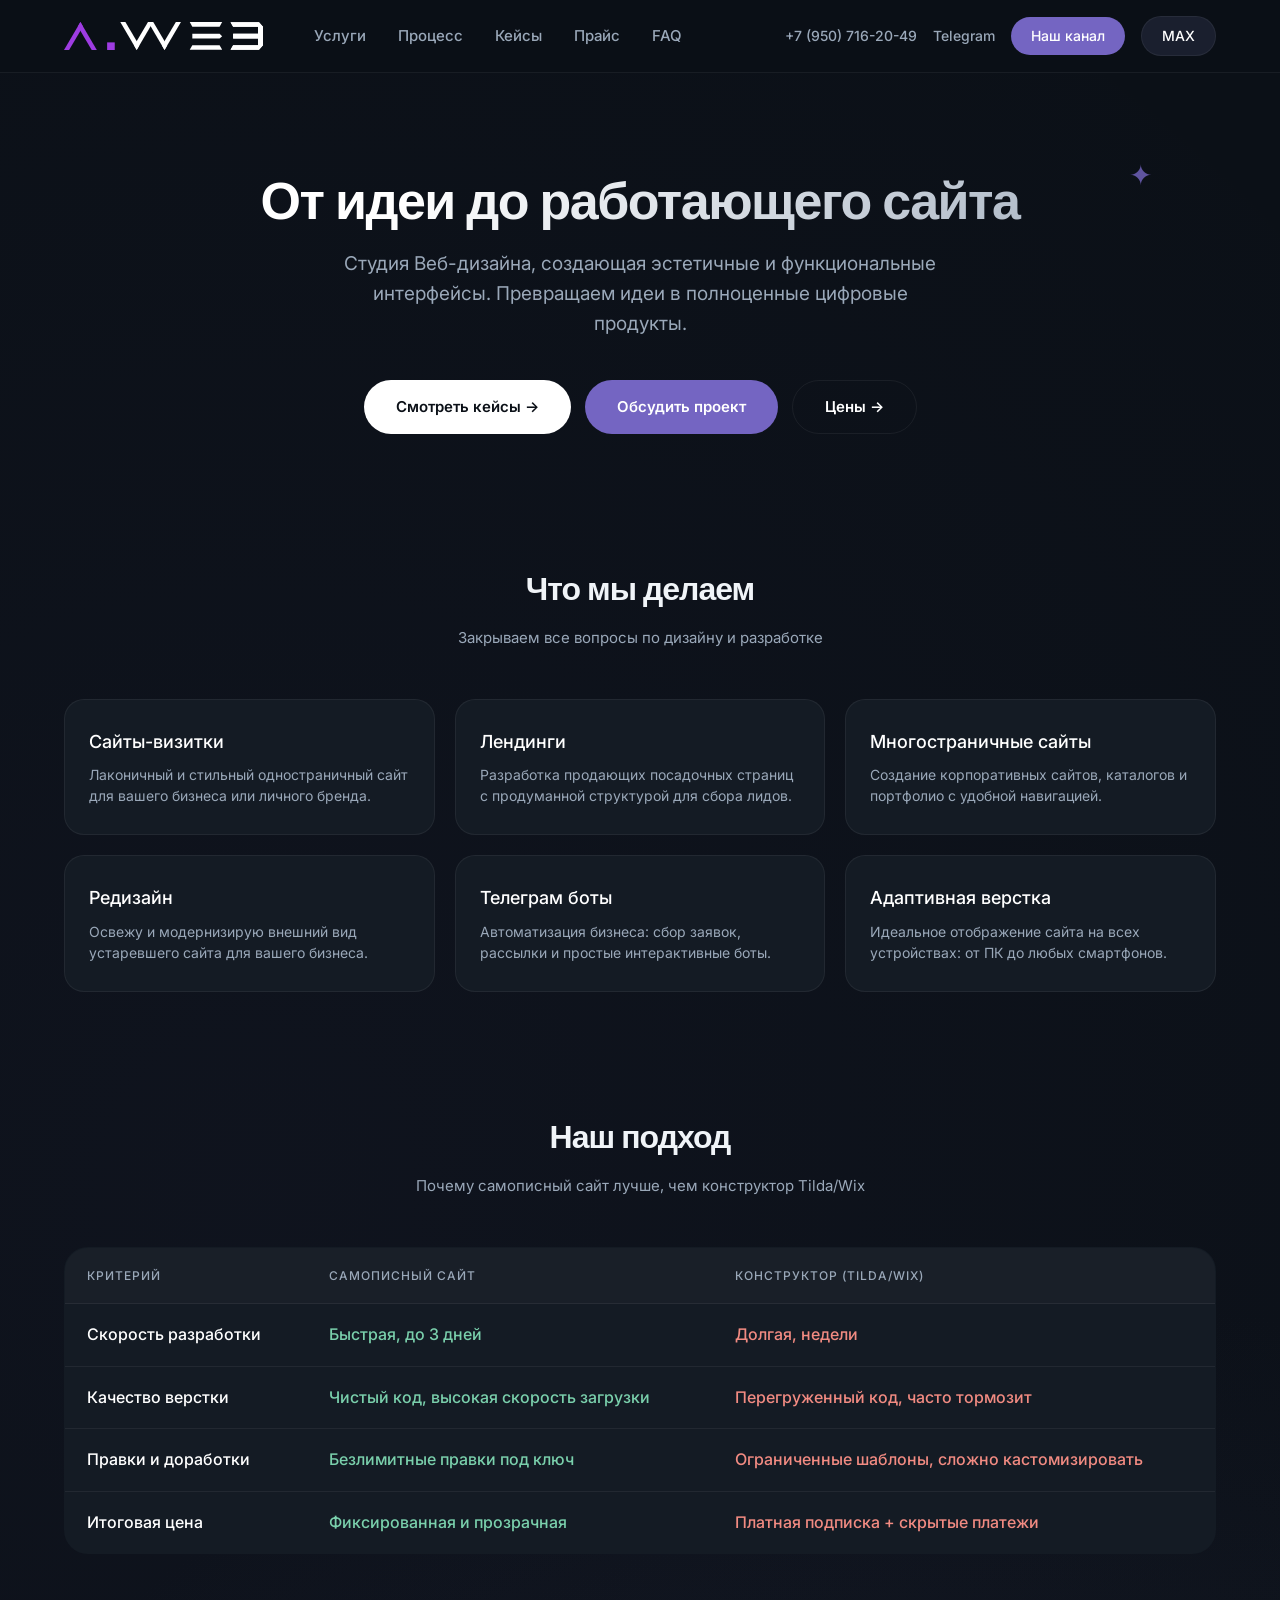
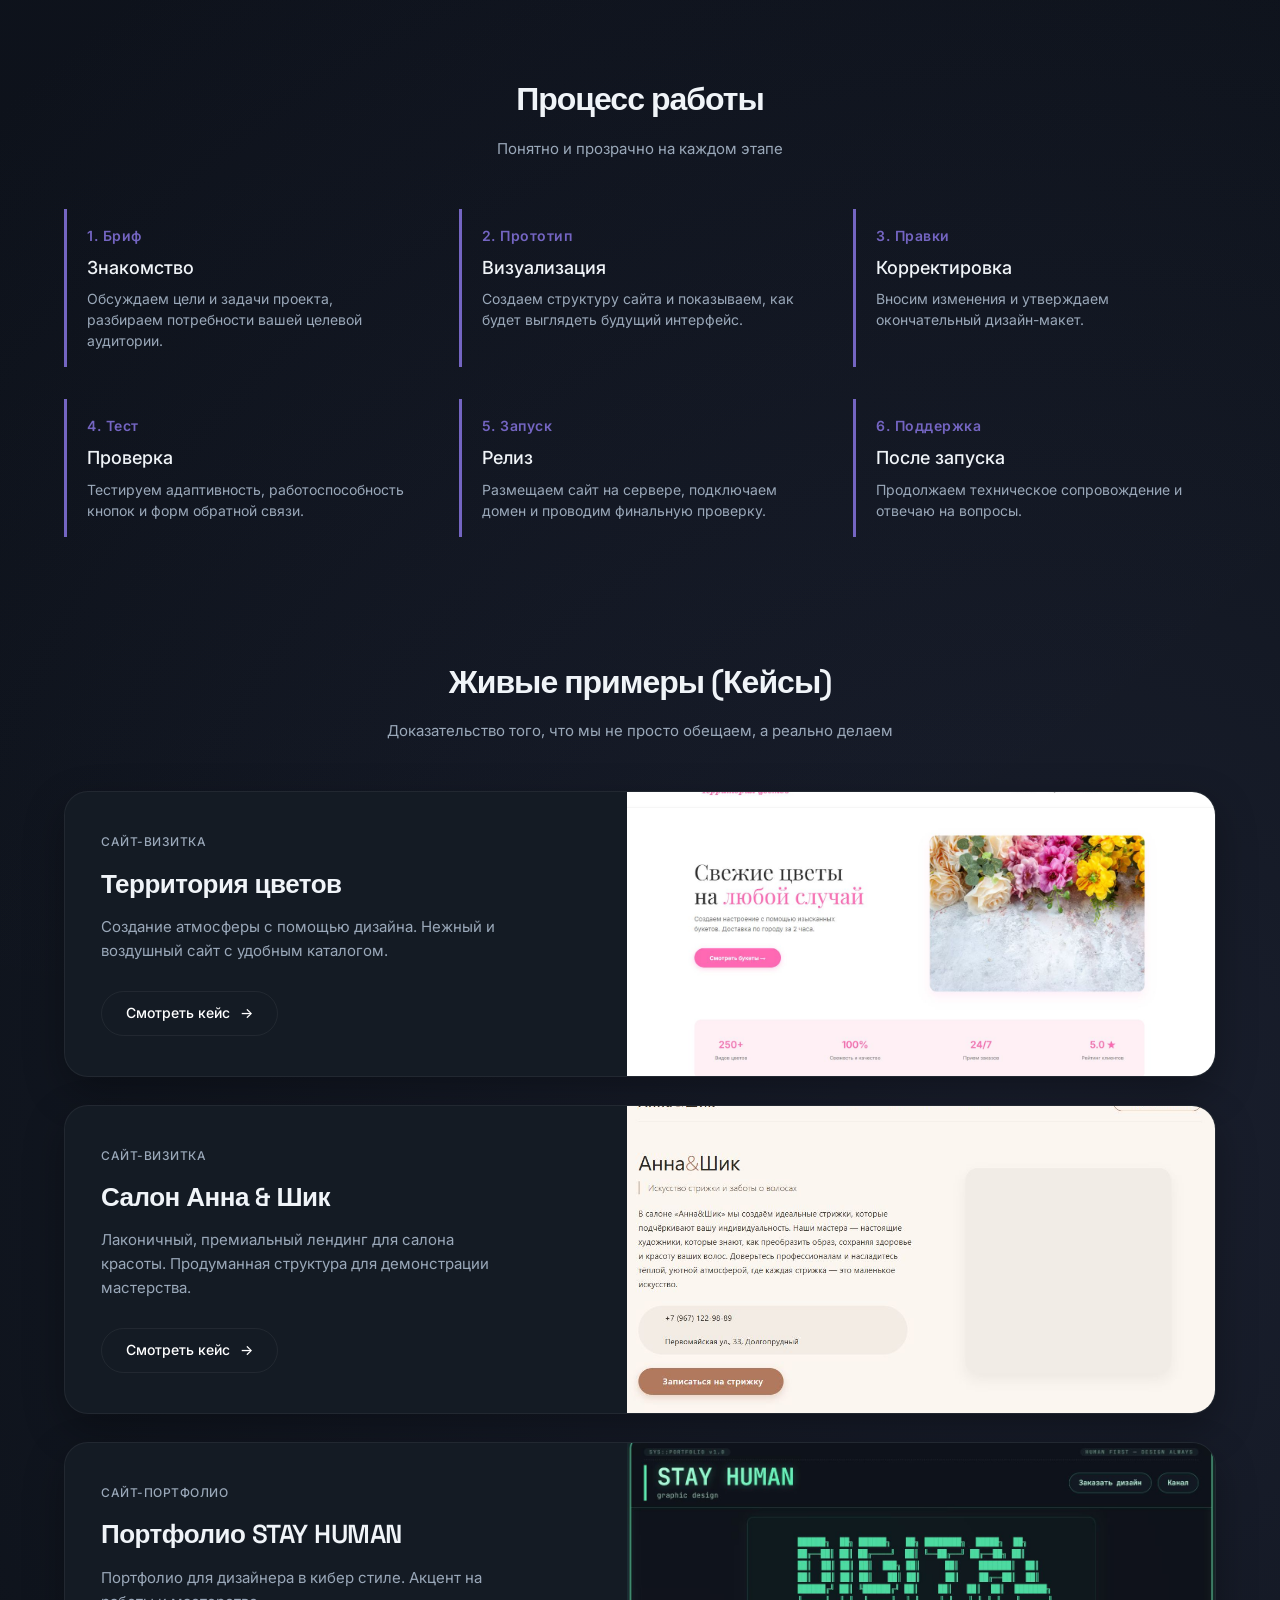
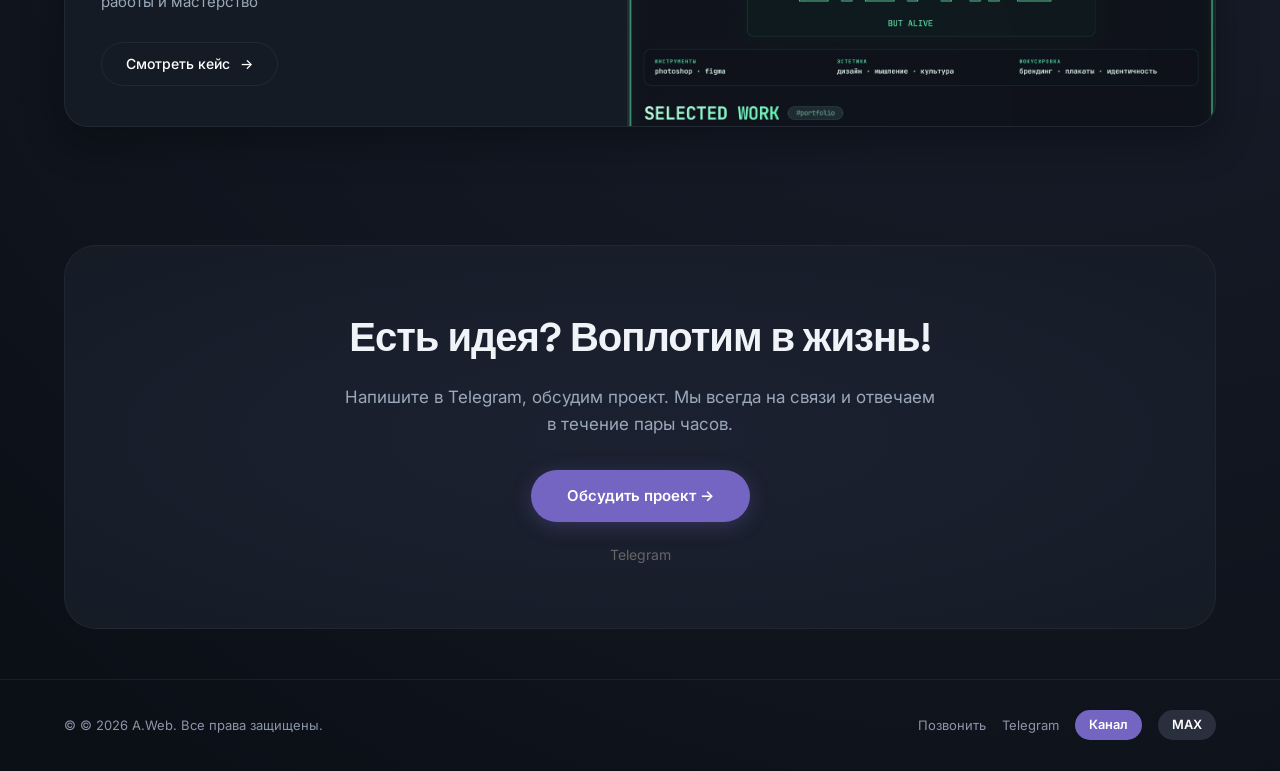
==== commit dea0f00d: "Update index.html" ====
--- a/index.html
+++ b/index.html
@@ -14,7 +14,8 @@
     <div class="container header-content">
         <!-- Логотип -->
         <a href="index.html" class="logo">
-        A.Web
+            <img src="logo.svg" alt="A.Web логотип" />
+            <span style="display: none;">A.Web</span>
         </a>
 
         <!-- КНОПКА ГАМБУРГЕРА -->
@@ -41,6 +42,7 @@
             <a href="tel:89507162049" class="header-btn">+7 (950) 716-20-49</a>
             <a href="https://t.me/frzmanager" target="_blank" class="header-btn">Telegram</a>
             <a href="https://t.me/awebdsgn" target="_blank" class="btn-primary">Наш канал</a>
+            <a href="https://max.ru/u/f9LHodD0cOKoqRkYAJp980hdGNXbHpd_I7XL5P9IJL-reOM5U3hCOmzCIoU" target="_blank" class="btn-max">MAX</a>
         </div>
     </div>
 </header>
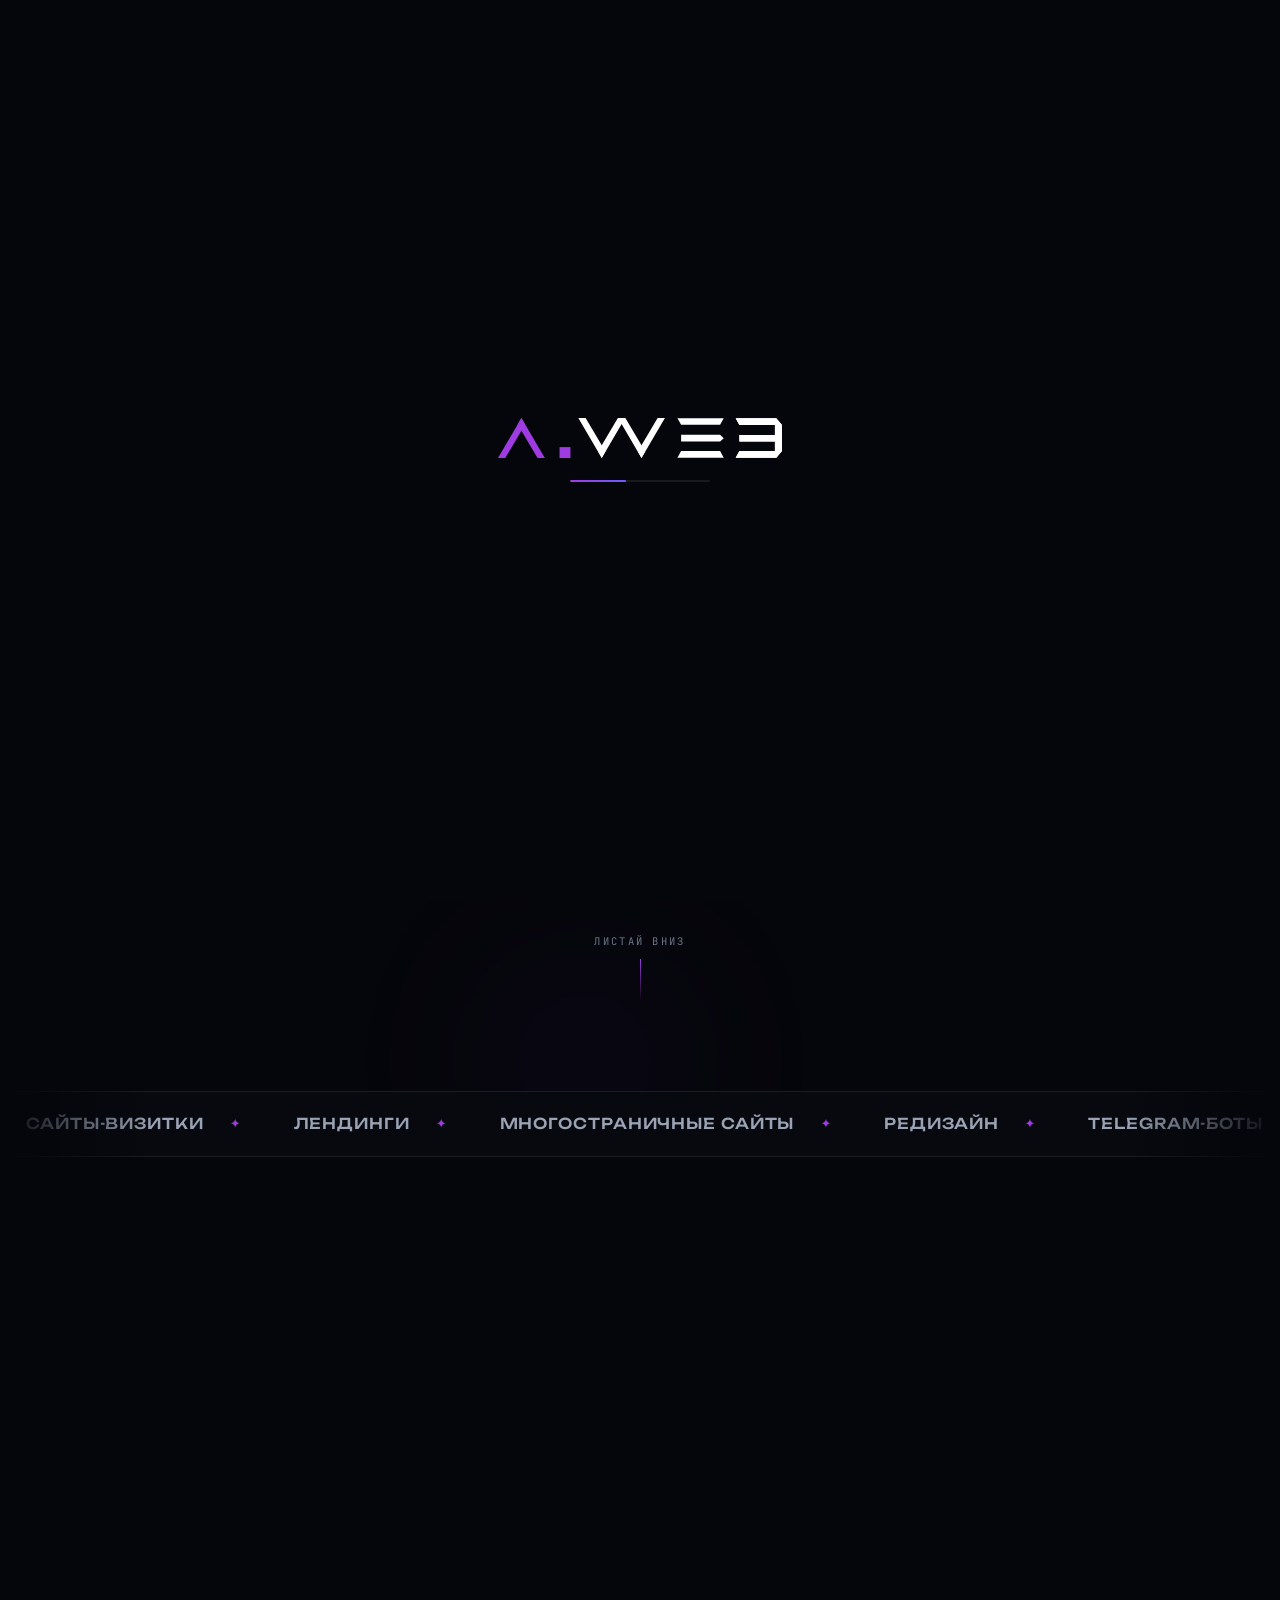
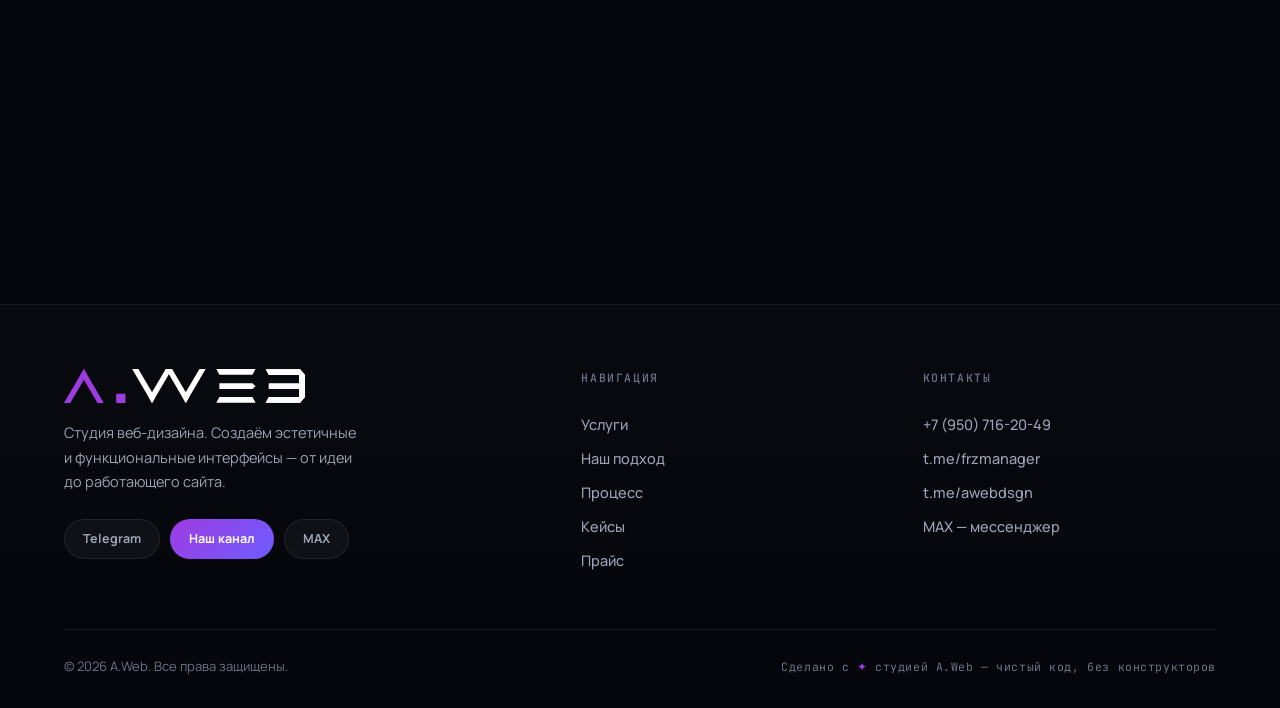
==== commit 59ec9539: "Update index.html" ====
--- a/index.html
+++ b/index.html
@@ -3,299 +3,489 @@
 <head>
     <meta charset="UTF-8" />
     <meta name="viewport" content="width=device-width, initial-scale=1.0" />
-    <title>А.Web | Студия веб-дизайна</title>
-    <!-- Подключаем внешний CSS файл -->
+    <title>A.Web — Студия веб-дизайна | Сайты под ключ от 3 дней</title>
+    <meta name="description" content="Студия веб-дизайна A.Web: сайты-визитки, лендинги, многостраничные сайты и Telegram-боты под ключ. Запуск от 3 дней, безлимитные правки, прозрачные цены." />
+    <meta name="theme-color" content="#05060B" />
+    <link rel="icon" type="image/svg+xml" href="logo.svg" />
     <link rel="stylesheet" href="style.css" />
-    <link href="https://fonts.googleapis.com/css2?family=Inter:wght@300;400;500;600;700&family=Space+Grotesk:wght@400;600;700&display=swap" rel="stylesheet" />
+    <link rel="preconnect" href="https://fonts.googleapis.com" />
+    <link rel="preconnect" href="https://fonts.gstatic.com" crossorigin />
+    <link href="https://fonts.googleapis.com/css2?family=Unbounded:wght@400;500;600;700&family=Manrope:wght@400;500;600;700;800&family=JetBrains+Mono:wght@400;500;600&display=swap" rel="stylesheet" />
 </head>
 <body>
 
-    <header>
-    <div class="container header-content">
-        <!-- Логотип -->
-        <a href="index.html" class="logo">
-            <img src="logo.svg" alt="A.Web логотип" />
-            <span style="display: none;">A.Web</span>
-        </a>
-
-        <!-- КНОПКА ГАМБУРГЕРА -->
-        <button class="hamburger" id="hamburger" aria-label="Открыть меню">
-            <span></span>
-            <span></span>
-            <span></span>
-        </button>
-
-        <!-- МЕНЮ -->
-        <nav class="nav-menu" id="navMenu">
-            <a href="index.html#services">Услуги</a>
-            <a href="index.html#process">Процесс</a>
-            <a href="index.html#portfolio">Кейсы</a>
-            <a href="price.html">Прайс</a>
-            <a href="index.html#cta">FAQ</a>
-        </nav>
-
-        <!-- ОВЕРЛЕЙ (затемнение) -->
-        <div class="menu-overlay" id="menuOverlay"></div>
-
-        <!-- Контакты -->
-        <div class="header-contacts">
-            <a href="tel:89507162049" class="header-btn">+7 (950) 716-20-49</a>
-            <a href="https://t.me/frzmanager" target="_blank" class="header-btn">Telegram</a>
-            <a href="https://t.me/awebdsgn" target="_blank" class="btn-primary">Наш канал</a>
-            <a href="https://max.ru/u/f9LHodD0cOKoqRkYAJp980hdGNXbHpd_I7XL5P9IJL-reOM5U3hCOmzCIoU" target="_blank" class="btn-max">MAX</a>
-        </div>
+    <!-- Прелоадер -->
+    <div class="preloader" id="preloader">
+        <img src="logo.svg" alt="A.Web" />
+        <div class="preloader-bar"></div>
     </div>
-</header>
-
-    <!-- Якорь для начала страницы -->
-    <div id="top"></div>
-
+
+    <!-- Прогресс скролла -->
+    <div class="progress" id="progress"></div>
+
+    <!-- Зернистая текстура -->
+    <div class="noise"></div>
+
+    <header id="header">
+        <div class="container header-content">
+            <a href="index.html" class="logo" aria-label="A.Web — на главную">
+                <img src="logo.svg" alt="A.Web логотип" />
+            </a>
+
+            <!-- Гамбургер -->
+            <button class="hamburger" id="hamburger" aria-label="Открыть меню" aria-expanded="false">
+                <span></span><span></span><span></span>
+            </button>
+
+            <!-- Меню -->
+            <nav class="nav-menu" id="navMenu">
+                <a href="#services">Услуги</a>
+                <a href="#advantages">Подход</a>
+                <a href="#process">Процесс</a>
+                <a href="#portfolio">Кейсы</a>
+                <a href="price.html">Прайс</a>
+                <a href="#faq">FAQ</a>
+                <div class="nav-contacts">
+                    <a href="tel:89507162049">📞 +7 (950) 716-20-49</a>
+                    <a href="https://t.me/frzmanager" target="_blank" rel="noopener">Telegram — обсудить проект</a>
+                    <a href="https://t.me/awebdsgn" target="_blank" rel="noopener">✦ Наш Telegram-канал</a>
+                </div>
+            </nav>
+
+            <div class="menu-overlay" id="menuOverlay"></div>
+
+            <!-- Контакты -->
+            <div class="header-contacts">
+                <a href="tel:89507162049" class="header-btn">+7 (950) 716-20-49</a>
+                <a href="https://t.me/frzmanager" target="_blank" rel="noopener" class="header-btn">Telegram</a>
+                <a href="https://t.me/awebdsgn" target="_blank" rel="noopener" class="btn btn-primary">Наш канал</a>
+                <a href="https://max.ru/u/f9LHodD0cOKoqRkYAJp980hdGNXbHpd_I7XL5P9IJL-reOM5U3hCOmzCIoU" target="_blank" rel="noopener" class="btn btn-max">MAX</a>
+            </div>
+        </div>
+    </header>
+
+    <!-- ==================== HERO ==================== -->
     <section class="hero">
-        <div class="container">
-            <h1>От идеи до работающего сайта</h1>
-            <p>Студия Веб-дизайна, создающая эстетичные и функциональные интерфейсы. Превращаем идеи в полноценные цифровые продукты.</p>
-            
-            <div class="hero-actions">
-    <a href="#portfolio" class="btn-hero-primary">Смотреть кейсы →</a>
-    <a href="#cta" class="btn-hero-accent">Обсудить проект</a>
-    <a href="price.html" class="btn-hero-accent" style="background: transparent; border: 1px solid var(--border-light);">Цены →</a>
-</div>
-        </div>
-    </section>
-
-    <!-- Блок: Услуги -->
-    <section class="services" id="services">
-        <div class="container">
-            <div class="section-header">
-                <h2>Что мы делаем</h2>
-                <span>Закрываем все вопросы по дизайну и разработке</span>
-            </div>
+        <div class="hero-grid"></div>
+        <div class="orb orb-1" data-parallax="18"></div>
+        <div class="orb orb-2" data-parallax="-14"></div>
+        <div class="orb orb-3" data-parallax="10"></div>
+
+        <div class="container">
+            <div class="hero-badge reveal">
+                <span class="dot"></span>
+                Студия веб-дизайна · Свободны для заказов
+            </div>
+
+            <h1 class="reveal" style="--d:.08s">От идеи —<br />до <span class="grad">работающего сайта</span></h1>
+
+            <p class="reveal" style="--d:.16s">Создаём эстетичные и функциональные интерфейсы. Превращаем идеи в полноценные цифровые продукты: быстро, под ключ и без конструкторов.</p>
+
+            <div class="hero-actions reveal" style="--d:.24s">
+                <a href="#portfolio" class="btn btn-hero btn-hero-white">Смотреть кейсы <span>↓</span></a>
+                <a href="#cta" class="btn btn-hero btn-hero-grad">Обсудить проект</a>
+                <a href="price.html" class="btn btn-hero btn-hero-ghost">Цены →</a>
+            </div>
+
+            <div class="hero-stats reveal" style="--d:.32s">
+                <div class="hstat"><b data-count="3">0</b><span>дня на запуск</span></div>
+                <div class="hstat"><b>∞</b><span>правок до результата</span></div>
+                <div class="hstat"><b data-count="100">0</b><span>% чистый код</span></div>
+                <div class="hstat"><b>24/7</b><span>на связи</span></div>
+            </div>
+
+            <div class="scroll-cue">Листай вниз</div>
+        </div>
+    </section>
+
+    <!-- ==================== MARQUEE ==================== -->
+    <div class="marquee" aria-hidden="true">
+        <div class="marquee-track">
+            <div class="marquee-group">
+                <span class="marquee-item">Сайты-визитки</span>
+                <span class="marquee-item">Лендинги</span>
+                <span class="marquee-item">Многостраничные сайты</span>
+                <span class="marquee-item">Редизайн</span>
+                <span class="marquee-item">Telegram-боты</span>
+                <span class="marquee-item">Адаптивная вёрстка</span>
+                <span class="marquee-item">Поддержка</span>
+            </div>
+            <div class="marquee-group">
+                <span class="marquee-item">Сайты-визитки</span>
+                <span class="marquee-item">Лендинги</span>
+                <span class="marquee-item">Многостраничные сайты</span>
+                <span class="marquee-item">Редизайн</span>
+                <span class="marquee-item">Telegram-боты</span>
+                <span class="marquee-item">Адаптивная вёрстка</span>
+                <span class="marquee-item">Поддержка</span>
+            </div>
+        </div>
+    </div>
+
+    <!-- ==================== УСЛУГИ ==================== -->
+    <section class="section" id="services">
+        <div class="container">
+            <div class="section-header reveal">
+                <span class="kicker">Услуги</span>
+                <h2>Что мы <span class="grad">делаем</span></h2>
+                <p>Закрываем все вопросы по дизайну и разработке — от первой идеи до технической поддержки.</p>
+            </div>
+
             <div class="services-grid">
-                <div class="service-item">
+                <div class="glass service-card reveal">
+                    <div class="service-top">
+                        <div class="service-icon">
+                            <svg viewBox="0 0 24 24" fill="none" stroke="currentColor" stroke-width="1.8" stroke-linecap="round" stroke-linejoin="round"><rect x="3" y="3" width="18" height="18" rx="3"/><path d="M3 9h18"/><path d="M9 21V9"/></svg>
+                        </div>
+                        <span class="service-num">/01</span>
+                    </div>
                     <h4>Сайты-визитки</h4>
                     <p>Лаконичный и стильный одностраничный сайт для вашего бизнеса или личного бренда.</p>
                 </div>
-                <div class="service-item">
+
+                <div class="glass service-card reveal" style="--d:.07s">
+                    <div class="service-top">
+                        <div class="service-icon">
+                            <svg viewBox="0 0 24 24" fill="none" stroke="currentColor" stroke-width="1.8" stroke-linecap="round" stroke-linejoin="round"><path d="M4.5 16.5c-1.5 1.26-2 5-2 5s3.74-.5 5-2c.71-.84.7-2.13-.09-2.91a2.18 2.18 0 0 0-2.91-.09z"/><path d="m12 15-3-3a22 22 0 0 1 2-3.95A12.88 12.88 0 0 1 22 2c0 2.72-.78 7.5-6 11a22.35 22.35 0 0 1-4 2z"/><path d="M9 12H4s.55-3.03 2-4c1.62-1.08 5 0 5 0"/><path d="M12 15v5s3.03-.55 4-2c1.08-1.62 0-5 0-5"/></svg>
+                        </div>
+                        <span class="service-num">/02</span>
+                    </div>
                     <h4>Лендинги</h4>
-                    <p>Разработка продающих посадочных страниц с продуманной структурой для сбора лидов.</p>
-                </div>
-                <div class="service-item">
+                    <p>Продающие посадочные страницы с продуманной структурой для сбора заявок и лидов.</p>
+                </div>
+
+                <div class="glass service-card reveal" style="--d:.14s">
+                    <div class="service-top">
+                        <div class="service-icon">
+                            <svg viewBox="0 0 24 24" fill="none" stroke="currentColor" stroke-width="1.8" stroke-linecap="round" stroke-linejoin="round"><path d="m12.83 2.18a2 2 0 0 0-1.66 0L2.6 6.08a1 1 0 0 0 0 1.83l8.58 3.91a2 2 0 0 0 1.66 0l8.58-3.9a1 1 0 0 0 0-1.83Z"/><path d="m22 17.65-9.17 4.16a2 2 0 0 1-1.66 0L2 17.65"/><path d="m22 12.65-9.17 4.16a2 2 0 0 1-1.66 0L2 12.65"/></svg>
+                        </div>
+                        <span class="service-num">/03</span>
+                    </div>
                     <h4>Многостраничные сайты</h4>
-                    <p>Создание корпоративных сайтов, каталогов и портфолио с удобной навигацией.</p>
-                </div>
-                <div class="service-item">
+                    <p>Корпоративные сайты, каталоги и портфолио с удобной навигацией и админкой.</p>
+                </div>
+
+                <div class="glass service-card reveal" style="--d:.21s">
+                    <div class="service-top">
+                        <div class="service-icon">
+                            <svg viewBox="0 0 24 24" fill="none" stroke="currentColor" stroke-width="1.8" stroke-linecap="round" stroke-linejoin="round"><path d="M21 12a9 9 0 1 1-2.64-6.36"/><path d="M21 3v6h-6"/><path d="m9 12 2 2 4-4"/></svg>
+                        </div>
+                        <span class="service-num">/04</span>
+                    </div>
                     <h4>Редизайн</h4>
-                    <p>Освежу и модернизирую внешний вид устаревшего сайта для вашего бизнеса.</p>
-                </div>
-                <div class="service-item">
-                    <h4>Телеграм боты</h4>
-                    <p>Автоматизация бизнеса: сбор заявок, рассылки и простые интерактивные боты.</p>
-                </div>
-                <div class="service-item">
-                    <h4>Адаптивная верстка</h4>
-                    <p>Идеальное отображение сайта на всех устройствах: от ПК до любых смартфонов.</p>
-                </div>
-            </div>
-        </div>
-    </section>
-
-    <!-- Блок: Таблица сравнения -->
-    <section class="comparison">
-        <div class="container">
-            <div class="section-header">
-                <h2>Наш подход</h2>
-                <span>Почему самописный сайт лучше, чем конструктор Tilda/Wix</span>
-            </div>
-            
-            <table class="comparison-table">
-                <thead>
-                    <tr>
-                        <th>Критерий</th>
-                        <th>Самописный сайт</th>
-                        <th>Конструктор (Tilda/Wix)</th>
-                    </tr>
-                </thead>
-                <tbody>
-                    <tr>
-                        <td>Скорость разработки</td>
-                        <td>Быстрая, до 3 дней</td>
-                        <td>Долгая, недели</td>
-                    </tr>
-                    <tr>
-                        <td>Качество верстки</td>
-                        <td>Чистый код, высокая скорость загрузки</td>
-                        <td>Перегруженный код, часто тормозит</td>
-                    </tr>
-                    <tr>
-                        <td>Правки и доработки</td>
-                        <td>Безлимитные правки под ключ</td>
-                        <td>Ограниченные шаблоны, сложно кастомизировать</td>
-                    </tr>
-                    <tr>
-                        <td>Итоговая цена</td>
-                        <td>Фиксированная и прозрачная</td>
-                        <td>Платная подписка + скрытые платежи</td>
-                    </tr>
-                </tbody>
-            </table>
-        </div>
-    </section>
-
-    <!-- Блок: Процесс работы -->
-    <section class="process" id="process">
-        <div class="container">
-            <div class="section-header">
-                <h2>Процесс работы</h2>
-                <span>Понятно и прозрачно на каждом этапе</span>
-            </div>
-            
+                    <p>Освежим и модернизируем внешний вид устаревшего сайта — без потери контента и позиций.</p>
+                </div>
+
+                <div class="glass service-card reveal" style="--d:.28s">
+                    <div class="service-top">
+                        <div class="service-icon">
+                            <svg viewBox="0 0 24 24" fill="none" stroke="currentColor" stroke-width="1.8" stroke-linecap="round" stroke-linejoin="round"><path d="M12 8V4H8"/><rect x="4" y="8" width="16" height="12" rx="2"/><path d="M2 14h2"/><path d="M20 14h2"/><path d="M15 13v2"/><path d="M9 13v2"/></svg>
+                        </div>
+                        <span class="service-num">/05</span>
+                    </div>
+                    <h4>Telegram-боты</h4>
+                    <p>Автоматизация бизнеса: сбор заявок, рассылки и интерактивные боты под ваши задачи.</p>
+                </div>
+
+                <div class="glass service-card reveal" style="--d:.35s">
+                    <div class="service-top">
+                        <div class="service-icon">
+                            <svg viewBox="0 0 24 24" fill="none" stroke="currentColor" stroke-width="1.8" stroke-linecap="round" stroke-linejoin="round"><rect x="2" y="3" width="20" height="14" rx="2"/><path d="M8 21h8"/><path d="M12 17v4"/></svg>
+                        </div>
+                        <span class="service-num">/06</span>
+                    </div>
+                    <h4>Адаптивная вёрстка</h4>
+                    <p>Идеальное отображение на всех устройствах: от широких мониторов до любых смартфонов.</p>
+                </div>
+            </div>
+        </div>
+    </section>
+
+    <!-- ==================== ПОДХОД (СРАВНЕНИЕ) ==================== -->
+    <section class="section comparison-wrap" id="advantages" style="padding-top: 20px;">
+        <div class="container">
+            <div class="section-header center reveal">
+                <span class="kicker">Наш подход</span>
+                <h2>Самописный сайт <span class="grad">против конструктора</span></h2>
+                <p>Почему мы пишем код руками, а не собираем сайты в Tilda/Wix.</p>
+            </div>
+
+            <div class="table-shell reveal">
+                <div class="table-scroll">
+                    <table class="comparison-table">
+                        <thead>
+                            <tr>
+                                <th>Критерий</th>
+                                <th>✓ Самописный сайт</th>
+                                <th>✕ Конструктор (Tilda/Wix)</th>
+                            </tr>
+                        </thead>
+                        <tbody>
+                            <tr>
+                                <td>Скорость разработки</td>
+                                <td><span class="cmp-yes">Быстрая, до 3 дней</span></td>
+                                <td><span class="cmp-no">Долгая, недели</span></td>
+                            </tr>
+                            <tr>
+                                <td>Качество вёрстки</td>
+                                <td><span class="cmp-yes">Чистый код, высокая скорость загрузки</span></td>
+                                <td><span class="cmp-no">Перегруженный код, часто тормозит</span></td>
+                            </tr>
+                            <tr>
+                                <td>Правки и доработки</td>
+                                <td><span class="cmp-yes">Безлимитные правки под ключ</span></td>
+                                <td><span class="cmp-no">Ограниченные шаблоны, сложно кастомизировать</span></td>
+                            </tr>
+                            <tr>
+                                <td>Итоговая цена</td>
+                                <td><span class="cmp-yes">Фиксированная и прозрачная</span></td>
+                                <td><span class="cmp-no">Платная подписка + скрытые платежи</span></td>
+                            </tr>
+                        </tbody>
+                    </table>
+                </div>
+            </div>
+        </div>
+    </section>
+
+    <!-- ==================== ПРОЦЕСС ==================== -->
+    <section class="section" id="process" style="padding-top: 30px;">
+        <div class="container">
+            <div class="section-header reveal">
+                <span class="kicker">Процесс</span>
+                <h2>Понятно и прозрачно <span class="grad">на каждом этапе</span></h2>
+                <p>Вы всегда знаете, что происходит с проектом и что будет дальше.</p>
+            </div>
+
             <div class="process-grid">
-                <div class="process-step">
-                    <span class="step-number">1. Бриф</span>
+                <div class="glass step-card reveal">
+                    <div class="step-badge"><span class="num">01</span><span class="label">Бриф</span></div>
                     <h4>Знакомство</h4>
                     <p>Обсуждаем цели и задачи проекта, разбираем потребности вашей целевой аудитории.</p>
                 </div>
-                <div class="process-step">
-                    <span class="step-number">2. Прототип</span>
+                <div class="glass step-card reveal" style="--d:.07s">
+                    <div class="step-badge"><span class="num">02</span><span class="label">Прототип</span></div>
                     <h4>Визуализация</h4>
-                    <p>Создаем структуру сайта и показываем, как будет выглядеть будущий интерфейс.</p>
-                </div>
-                <div class="process-step">
-                    <span class="step-number">3. Правки</span>
+                    <p>Создаём структуру сайта и показываем, как будет выглядеть будущий интерфейс.</p>
+                </div>
+                <div class="glass step-card reveal" style="--d:.14s">
+                    <div class="step-badge"><span class="num">03</span><span class="label">Правки</span></div>
                     <h4>Корректировка</h4>
-                    <p>Вносим изменения и утверждаем окончательный дизайн-макет.</p>
-                </div>
-                <div class="process-step">
-                    <span class="step-number">4. Тест</span>
+                    <p>Вносим изменения и утверждаем окончательный дизайн-макет — до полного согласия.</p>
+                </div>
+                <div class="glass step-card reveal" style="--d:.21s">
+                    <div class="step-badge"><span class="num">04</span><span class="label">Тест</span></div>
                     <h4>Проверка</h4>
                     <p>Тестируем адаптивность, работоспособность кнопок и форм обратной связи.</p>
                 </div>
-                <div class="process-step">
-                    <span class="step-number">5. Запуск</span>
+                <div class="glass step-card reveal" style="--d:.28s">
+                    <div class="step-badge"><span class="num">05</span><span class="label">Запуск</span></div>
                     <h4>Релиз</h4>
                     <p>Размещаем сайт на сервере, подключаем домен и проводим финальную проверку.</p>
                 </div>
-                <div class="process-step">
-                    <span class="step-number">6. Поддержка</span>
+                <div class="glass step-card reveal" style="--d:.35s">
+                    <div class="step-badge"><span class="num">06</span><span class="label">Поддержка</span></div>
                     <h4>После запуска</h4>
-                    <p>Продолжаем техническое сопровождение и отвечаю на вопросы.</p>
-                </div>
-            </div>
-        </div>
-    </section>
-
-    <!-- Блок: Кейсы -->
-    <section class="portfolio" id="portfolio">
-        <div class="container">
-            <div class="section-header">
-                <h2>Живые примеры (Кейсы)</h2>
-                <span>Доказательство того, что мы не просто обещаем, а реально делаем</span>
-            </div>
-
-            <div class="project-card">
-                <div class="project-info">
-                    <span class="project-tag">Сайт-визитка</span>
+                    <p>Продолжаем техническое сопровождение и оперативно отвечаем на вопросы.</p>
+                </div>
+            </div>
+        </div>
+    </section>
+
+    <!-- ==================== КЕЙСЫ ==================== -->
+    <section class="section portfolio" id="portfolio">
+        <div class="container">
+            <div class="section-header center reveal">
+                <span class="kicker">Кейсы</span>
+                <h2>Живые примеры <span class="grad">наших работ</span></h2>
+                <p>Доказательство того, что мы не просто обещаем, а реально делаем.</p>
+            </div>
+
+            <article class="case-card reveal">
+                <div class="case-media">
+                    <span class="case-tag">Сайт-визитка</span>
+                    <img src="flower.jpg" alt="Сайт «Территория цветов»" loading="lazy" />
+                </div>
+                <div class="case-info">
+                    <span class="idx">КЕЙС / 01</span>
                     <h3>Территория цветов</h3>
-                    <p>Создание атмосферы с помощью дизайна. Нежный и воздушный сайт с удобным каталогом.</p>
-                    <a href="https://froziiiixxxxo.github.io/territoriacvetov/" target="_blank" class="btn-project">Смотреть кейс</a>
-                </div>
-                <div class="project-image" style="background-image: url('flower.jpg');"></div>
-            </div>
-
-            <div class="project-card">
-                <div class="project-info">
-                    <span class="project-tag">Сайт-визитка</span>
-                    <h3>Салон Анна & Шик</h3>
+                    <p>Создание атмосферы с помощью дизайна. Нежный и воздушный сайт цветочного салона с удобным каталогом.</p>
+                    <div class="case-meta">
+                        <span>дизайн + вёрстка</span>
+                        <span>адаптив</span>
+                    </div>
+                    <a href="https://froziiiixxxxo.github.io/territoriacvetov/" target="_blank" rel="noopener" class="btn-project">Смотреть кейс <span class="arr">→</span></a>
+                </div>
+            </article>
+
+            <article class="case-card case-card--flip reveal">
+                <div class="case-media">
+                    <span class="case-tag">Сайт-визитка</span>
+                    <img src="paricma.jpg" alt="Сайт салона «Анна & Шик»" loading="lazy" />
+                </div>
+                <div class="case-info">
+                    <span class="idx">КЕЙС / 02</span>
+                    <h3>Салон Анна &amp; Шик</h3>
                     <p>Лаконичный, премиальный лендинг для салона красоты. Продуманная структура для демонстрации мастерства.</p>
-                    <a href="https://froziiiixxxxo.github.io/Anna-Shik/" target="_blank" class="btn-project">Смотреть кейс</a>
-                </div>
-                <div class="project-image" style="background-image: url('paricma.jpg');"></div>
-            </div>
-
-            <div class="project-card">
-                <div class="project-info">
-                    <span class="project-tag">Сайт-портфолио</span>
+                    <div class="case-meta">
+                        <span>премиум-стиль</span>
+                        <span>запись онлайн</span>
+                    </div>
+                    <a href="https://froziiiixxxxo.github.io/Anna-Shik/" target="_blank" rel="noopener" class="btn-project">Смотреть кейс <span class="arr">→</span></a>
+                </div>
+            </article>
+
+            <article class="case-card reveal">
+                <div class="case-media">
+                    <span class="case-tag">Сайт-портфолио</span>
+                    <img src="stay.jpg" alt="Портфолио STAY HUMAN" loading="lazy" />
+                </div>
+                <div class="case-info">
+                    <span class="idx">КЕЙС / 03</span>
                     <h3>Портфолио STAY HUMAN</h3>
-                    <p>Портфолио для дизайнера в кибер стиле. Акцент на работы и мастерство</p>
-                    <a href="https://froziiiixxxxo.github.io/STAY-HUMAN/" target="_blank" class="btn-project">Смотреть кейс</a>
-                </div>
-                <div class="project-image" style="background-image: url('stay.jpg');"></div>
-            </div>
-
-        </div>
-    </section>
-
-    <!-- НОВЫЙ БЛОК: CTA (Call to Action) -->
+                    <p>Портфолио для дизайнера в кибер-стиле. Акцент на работы и мастерство — дерзко и запоминающе.</p>
+                    <div class="case-meta">
+                        <span>кибер-эстетика</span>
+                        <span>уникальный дизайн</span>
+                    </div>
+                    <a href="https://froziiiixxxxo.github.io/STAY-HUMAN/" target="_blank" rel="noopener" class="btn-project">Смотреть кейс <span class="arr">→</span></a>
+                </div>
+            </article>
+        </div>
+    </section>
+
+    <!-- ==================== FAQ ==================== -->
+    <section class="section" id="faq" style="padding-top: 40px;">
+        <div class="container">
+            <div class="section-header center reveal">
+                <span class="kicker">FAQ</span>
+                <h2>Частые <span class="grad">вопросы</span></h2>
+                <p>Собрали то, о чём спрашивают чаще всего. Не нашли ответ — напишите нам.</p>
+            </div>
+
+            <div class="faq-list reveal">
+                <div class="glass faq-item">
+                    <button class="faq-q" type="button">
+                        Сколько стоит сайт?
+                        <span class="faq-icon"></span>
+                    </button>
+                    <div class="faq-a">
+                        <div class="faq-a-inner">
+                            <p>Сайт-визитка — от 5 000 ₽, сайт с каталогом — от 6 000 ₽, доработки — от 2 000 ₽. Полный прайс с описанием каждого тарифа — <a href="price.html">на странице цен</a>. Цена фиксируется до начала работы и не меняется.</p>
+                        </div>
+                    </div>
+                </div>
+
+                <div class="glass faq-item">
+                    <button class="faq-q" type="button">
+                        Какие сроки разработки?
+                        <span class="faq-icon"></span>
+                    </button>
+                    <div class="faq-a">
+                        <div class="faq-a-inner">
+                            <p>Сайт-визитку запускаем в среднем за 3 дня после получения брифа и материалов. Многостраничные проекты и каталоги — от 5–7 дней. Точные сроки фиксируем перед стартом и соблюдаем их.</p>
+                        </div>
+                    </div>
+                </div>
+
+                <div class="glass faq-item">
+                    <button class="faq-q" type="button">
+                        Можно ли вносить правки после запуска?
+                        <span class="faq-icon"></span>
+                    </button>
+                    <div class="faq-a">
+                        <div class="faq-a-inner">
+                            <p>Да. На этапе дизайна правки безлимитны — работаем до полного согласия. После запуска можно взять подписку на обслуживание: оперативные правки, обновления контента и консультации.</p>
+                        </div>
+                    </div>
+                </div>
+
+                <div class="glass faq-item">
+                    <button class="faq-q" type="button">
+                        Что нужно от меня для старта?
+                        <span class="faq-icon"></span>
+                    </button>
+                    <div class="faq-a">
+                        <div class="faq-a-inner">
+                            <p>Минимум: 15 минут на бриф — расскажете о бизнесе, целях и примерах, которые нравятся. Тексты и фото можно передать в любом виде — поможем структурировать и при необходимости допишем.</p>
+                        </div>
+                    </div>
+                </div>
+
+                <div class="glass faq-item">
+                    <button class="faq-q" type="button">
+                        Будет ли сайт хорошо выглядеть на телефоне?
+                        <span class="faq-icon"></span>
+                    </button>
+                    <div class="faq-a">
+                        <div class="faq-a-inner">
+                            <p>Обязательно. Адаптивная вёрстка входит в каждый проект: проверяем отображение на смартфонах, планшетах и десктопе, тестируем скорость загрузки и удобство навигации до сдачи работы.</p>
+                        </div>
+                    </div>
+                </div>
+            </div>
+        </div>
+    </section>
+
+    <!-- ==================== CTA ==================== -->
     <section class="cta-section" id="cta">
         <div class="container">
-            <div class="cta-box">
-                <h2>Есть идея? Воплотим в жизнь!</h2>
-                <p>Напишите в Telegram, обсудим проект. Мы всегда на связи и отвечаем в течение пары часов.</p>
+            <div class="cta-panel reveal">
+                <span class="kicker">Свяжитесь с нами</span>
+                <h2>Есть идея? <span style="background:linear-gradient(120deg,#C084FC,#6E5CFF);-webkit-background-clip:text;background-clip:text;-webkit-text-fill-color:transparent;color:transparent;">Воплотим в жизнь!</span></h2>
+                <p>Напишите в Telegram — обсудим проект. Мы всегда на связи и отвечаем в течение пары часов.</p>
                 <div class="cta-actions">
-                    <a href="https://t.me/frzmanager" target="_blank" class="btn-cta-main">Обсудить проект →</a>
-                </div>
-                <div class="cta-bottom-link">
-                    <a href="https://t.me/frzmanager" target="_blank">Telegram</a>
-                </div>
-            </div>
-        </div>
-    </section>
-
-    <!-- Подвал -->
+                    <a href="https://t.me/frzmanager" target="_blank" rel="noopener" class="btn btn-hero btn-hero-grad">Обсудить проект в Telegram <span class="arr">→</span></a>
+                    <a href="tel:89507162049" class="btn btn-hero btn-hero-ghost">+7 (950) 716-20-49</a>
+                </div>
+                <div class="cta-note">Отвечаем в течение пары часов · ежедневно</div>
+            </div>
+        </div>
+    </section>
+
+    <!-- ==================== FOOTER ==================== -->
     <footer>
-        <div class="container footer-content">
-            <div>
-                <p class="copyright">&copy; © 2026 A.Web. Все права защищены.</p>
-            </div>
-            
-            <div class="footer-links">
-                <a href="tel:89507162049">Позвонить</a>
-                <a href="https://t.me/frzmanager" target="_blank">Telegram</a>
-                <a href="https://t.me/awebdsgn" target="_blank" class="footer-highlight">Канал</a>
-                <!-- Дублируем ссылку на MAX в подвале для удобства -->
-                <a href="https://max.ru/u/f9LHodD0cOKoqRkYAJp980hdGNXbHpd_I7XL5P9IJL-reOM5U3hCOmzCIoU" target="_blank" class="footer-highlight" style="background: #2a2f3e;">MAX</a>
+        <div class="container">
+            <div class="footer-top">
+                <div class="footer-brand">
+                    <a href="index.html" class="logo" aria-label="A.Web">
+                        <img src="logo.svg" alt="A.Web" style="height: 34px;" />
+                    </a>
+                    <p>Студия веб-дизайна. Создаём эстетичные и функциональные интерфейсы — от идеи до работающего сайта.</p>
+                    <div class="footer-socials">
+                        <a href="https://t.me/frzmanager" target="_blank" rel="noopener">Telegram</a>
+                        <a href="https://t.me/awebdsgn" target="_blank" rel="noopener" class="hl">Наш канал</a>
+                        <a href="https://max.ru/u/f9LHodD0cOKoqRkYAJp980hdGNXbHpd_I7XL5P9IJL-reOM5U3hCOmzCIoU" target="_blank" rel="noopener">MAX</a>
+                    </div>
+                </div>
+                <div class="footer-col">
+                    <h5>Навигация</h5>
+                    <a href="#services">Услуги</a>
+                    <a href="#advantages">Наш подход</a>
+                    <a href="#process">Процесс</a>
+                    <a href="#portfolio">Кейсы</a>
+                    <a href="price.html">Прайс</a>
+                </div>
+                <div class="footer-col">
+                    <h5>Контакты</h5>
+                    <a href="tel:89507162049">+7 (950) 716-20-49</a>
+                    <a href="https://t.me/frzmanager" target="_blank" rel="noopener">t.me/frzmanager</a>
+                    <a href="https://t.me/awebdsgn" target="_blank" rel="noopener">t.me/awebdsgn</a>
+                    <a href="https://max.ru/u/f9LHodD0cOKoqRkYAJp980hdGNXbHpd_I7XL5P9IJL-reOM5U3hCOmzCIoU" target="_blank" rel="noopener">MAX — мессенджер</a>
+                </div>
+            </div>
+            <div class="footer-bottom">
+                <span class="copyright">© <span id="year">2026</span> A.Web. Все права защищены.</span>
+                <span class="made">Сделано с <em>✦</em> студией A.Web — чистый код, без конструкторов</span>
             </div>
         </div>
     </footer>
 
-
-<script>
-    (function() {
-        const hamburger = document.getElementById('hamburger');
-        const navMenu = document.getElementById('navMenu');
-        const overlay = document.getElementById('menuOverlay');
-
-        function toggleMenu() {
-            hamburger.classList.toggle('active');
-            navMenu.classList.toggle('open');
-            overlay.classList.toggle('active');
-            document.body.style.overflow = navMenu.classList.contains('open') ? 'hidden' : '';
-        }
-
-        function closeMenu() {
-            hamburger.classList.remove('active');
-            navMenu.classList.remove('open');
-            overlay.classList.remove('active');
-            document.body.style.overflow = '';
-        }
-
-        hamburger.addEventListener('click', toggleMenu);
-        overlay.addEventListener('click', closeMenu);
-
-        // Закрываем меню при клике на ссылку внутри
-        document.querySelectorAll('.nav-menu a').forEach(link => {
-            link.addEventListener('click', closeMenu);
-        });
-
-        // Закрываем при изменении размера окна (если стало широко)
-        window.addEventListener('resize', function() {
-            if (window.innerWidth > 820) {
-                closeMenu();
-            }
-        });
-    })();
-</script>
-
-
+    <!-- Кнопка вверх -->
+    <button class="to-top" id="toTop" aria-label="Наверх">
+        <svg viewBox="0 0 24 24" fill="none" stroke="currentColor" stroke-width="2.2" stroke-linecap="round" stroke-linejoin="round"><path d="m18 15-6-6-6 6"/></svg>
+    </button>
+
+    <script src="main.js"></script>
 </body>
 </html>
--- a/style.css
+++ b/style.css
@@ -1,989 +1,1746 @@
-/* --- Цветовые переменные --- */
-:root {
-    --bg-dark: #0b1017;
-    --bg-card: #141b24;
-    --accent: #7465c2;
-    --accent-glow: rgba(116, 101, 194, 0.25);
-    --text-main: #f0f4f8;
-    --text-muted: #9aa8b9;
-    --border-light: rgba(255,255,255,0.06);
-    --border-hover: rgba(255,255,255,0.12);
-}
-
-* {
-    margin: 0;
-    padding: 0;
-    box-sizing: border-box;
-}
-
-html {
-    scroll-behavior: smooth;
-}
-
-body {
-    font-family: 'Inter', sans-serif;
-    background-color: var(--bg-dark);
-    background-image: 
-        radial-gradient(circle at 20% 30%, rgba(116, 101, 194, 0.04) 0%, transparent 50%),
-        radial-gradient(circle at 80% 70%, #1a1f2e 0%, var(--bg-dark) 50%);
-    color: var(--text-main);
-    line-height: 1.6;
-    min-height: 100vh;
-    -webkit-font-smoothing: antialiased;
-    overflow-x: hidden;
-}
-
-.container {
-    max-width: 1200px;
-    margin: 0 auto;
-    padding: 0 24px;
-}
-
-/* ============================================================
-   ШАПКА + ГАМБУРГЕР
-   ============================================================ */
-
-header {
-    padding: 16px 0;
-    border-bottom: 1px solid var(--border-light);
-    position: sticky;
-    top: 0;
-    background: rgba(11, 16, 23, 0.85);
-    backdrop-filter: blur(16px);
-    -webkit-backdrop-filter: blur(16px);
-    z-index: 1000;
-}
-
-.header-content {
-    display: flex;
-    justify-content: space-between;
-    align-items: center;
-}
-
-/* --- Логотип --- */
-.logo {
-    display: flex;
-    align-items: center;
-    gap: 12px;
-    text-decoration: none;
-    color: #fff;
-    font-family: 'Space Grotesk', sans-serif;
-    font-size: 22px;
-    font-weight: 700;
-    letter-spacing: -0.5px;
-    flex-shrink: 0;
-}
-
-.logo img {
-    height: 28px;
-    width: auto;
-    display: block;
-}
-
-/* --- Гамбургер (только на мобилках) --- */
-.hamburger {
-    display: none;
-    flex-direction: column;
-    gap: 5px;
-    background: none;
-    border: none;
-    cursor: pointer;
-    padding: 8px 4px;
-    z-index: 1001;
-}
-
-.hamburger span {
-    display: block;
-    width: 26px;
-    height: 2.5px;
-    background: #fff;
-    border-radius: 4px;
-    transition: all 0.3s ease;
-    transform-origin: center;
-}
-
-.hamburger.active span:nth-child(1) {
-    transform: rotate(45deg) translate(5px, 5px);
-}
-
-.hamburger.active span:nth-child(2) {
-    opacity: 0;
-    transform: scaleX(0);
-}
-
-.hamburger.active span:nth-child(3) {
-    transform: rotate(-45deg) translate(5px, -5px);
-}
-
-/* --- Навигация (десктоп) --- */
-.nav-menu {
-    display: flex;
-    gap: 32px;
-    align-items: center;
-}
-
-.nav-menu a {
-    text-decoration: none;
-    color: var(--text-muted);
-    font-size: 15px;
-    font-weight: 500;
-    transition: color 0.3s ease;
-    position: relative;
-}
-
-.nav-menu a:hover {
-    color: #fff;
-}
-
-.nav-menu a::after {
-    content: '';
-    position: absolute;
-    width: 0;
-    height: 2px;
-    bottom: -4px;
-    left: 0;
-    background-color: var(--accent);
-    transition: width 0.3s ease;
-}
-
-.nav-menu a:hover::after {
-    width: 100%;
-}
-
-/* --- Контакты в шапке --- */
-.header-contacts {
-    display: flex;
-    gap: 16px;
-    align-items: center;
-    flex-shrink: 0;
-}
-
-.header-btn {
-    text-decoration: none;
-    color: var(--text-muted);
-    font-size: 14px;
-    font-weight: 500;
-    transition: color 0.2s;
-    white-space: nowrap;
-}
-.header-btn:hover { color: #fff; }
-
-.btn-primary {
-    background: var(--accent);
-    color: #fff;
-    padding: 8px 20px;
-    border-radius: 100px;
-    text-decoration: none;
-    font-size: 14px;
-    font-weight: 500;
-    transition: all 0.2s ease;
-    white-space: nowrap;
-}
-.btn-primary:hover {
-    box-shadow: 0 8px 25px var(--accent-glow);
-    transform: translateY(-1px);
-}
-
-.btn-max {
-    background: #1a1f2e;
-    color: #fff;
-    padding: 8px 20px;
-    border-radius: 100px;
-    text-decoration: none;
-    font-size: 14px;
-    font-weight: 500;
-    transition: all 0.2s ease;
-    border: 1px solid var(--border-light);
-    white-space: nowrap;
-}
-.btn-max:hover {
-    border-color: var(--accent);
-    box-shadow: 0 8px 25px var(--accent-glow);
-    transform: translateY(-1px);
-}
-
-/* ============================================================
-   МОБИЛЬНОЕ МЕНЮ (выезжающее)
-   ============================================================ */
-
-@media (max-width: 820px) {
-    .hamburger {
-        display: flex;
-    }
-
-    .nav-menu {
-        position: fixed;
-        top: 0;
-        right: -100%;
-        width: 75%;
-        max-width: 340px;
-        height: 100vh;
-        background: rgba(11, 16, 23, 0.98);
-        backdrop-filter: blur(20px);
-        -webkit-backdrop-filter: blur(20px);
-        flex-direction: column;
-        justify-content: center;
-        align-items: center;
-        gap: 28px;
-        padding: 40px 30px;
-        transition: right 0.4s cubic-bezier(0.22, 1, 0.36, 1);
-        border-left: 1px solid var(--border-light);
-        box-shadow: -20px 0 60px rgba(0,0,0,0.6);
-        overflow-y: auto;
-    }
-
-    .nav-menu.open {
-        right: 0;
-    }
-
-    .nav-menu a {
-        font-size: 22px;
-        color: #fff;
-        font-weight: 500;
-    }
-
-    .nav-menu a::after {
-        bottom: -6px;
-    }
-
-    /* Затемнение фона */
-    .menu-overlay {
-        display: none;
-        position: fixed;
-        top: 0;
-        left: 0;
-        width: 100%;
-        height: 100%;
-        background: rgba(0,0,0,0.5);
-        backdrop-filter: blur(4px);
-        -webkit-backdrop-filter: blur(4px);
-        z-index: 999;
-    }
-
-    .menu-overlay.active {
-        display: block;
-    }
-
-    /* Скрываем часть кнопок в шапке на мобилках, чтобы не мешали */
-    .header-contacts .header-btn {
-        display: none;
-    }
-
-    .header-contacts .btn-primary {
-        padding: 6px 14px;
-        font-size: 12px;
-    }
-
-    .header-contacts .btn-max {
-        padding: 6px 14px;
-        font-size: 12px;
-    }
-}
-
-/* Очень маленькие экраны */
-@media (max-width: 420px) {
-    .header-contacts .btn-primary {
-        display: none;
-    }
-
-    .header-contacts .btn-max {
-        padding: 5px 12px;
-        font-size: 11px;
-    }
-
-    .header-btn {
-        font-size: 12px;
-    }
-
-    .logo {
-        font-size: 18px;
-    }
-    .logo img {
-        height: 22px;
-    }
-}
-
-/* ============================================================
-   HERO
-   ============================================================ */
-
-.hero {
-    padding: 100px 0 70px;
-    text-align: center;
-    position: relative;
-}
-
-.hero::before {
-    content: "✦";
-    position: absolute;
-    top: 80px;
-    right: 10%;
-    color: var(--accent);
-    font-size: 28px;
-    animation: float 6s ease-in-out infinite;
-    opacity: 0.8;
-}
-@keyframes float {
-    0% { transform: translateY(0px); }
-    50% { transform: translateY(-12px); }
-    100% { transform: translateY(0px); }
-}
-
-.hero h1 {
-    font-family: 'Space Grotesk', sans-serif;
-    font-size: 52px;
-    font-weight: 700;
-    margin-bottom: 18px;
-    letter-spacing: -1.5px;
-    line-height: 1.1;
-    background: linear-gradient(135deg, #fff 30%, var(--text-muted) 100%);
-    -webkit-background-clip: text;
-    -webkit-text-fill-color: transparent;
-    background-clip: text;
-}
-
-.hero p {
-    font-size: 19px;
-    color: var(--text-muted);
-    max-width: 600px;
-    margin: 0 auto 40px;
-    line-height: 1.6;
-}
-
-.hero-actions {
-    display: flex;
-    justify-content: center;
-    gap: 14px;
-    flex-wrap: wrap;
-}
-
-.btn-hero-primary {
-    background: #fff;
-    color: var(--bg-dark);
-    padding: 14px 32px;
-    border-radius: 100px;
-    text-decoration: none;
-    font-weight: 600;
-    font-size: 15px;
-    transition: all 0.2s ease;
-    display: inline-flex;
-    align-items: center;
-    gap: 10px;
-}
-.btn-hero-primary:hover { 
-    transform: translateY(-2px);
-    box-shadow: 0 10px 30px rgba(255,255,255,0.2); 
-}
-
-.btn-hero-accent {
-    background: var(--accent);
-    color: #fff;
-    padding: 14px 32px;
-    border-radius: 100px;
-    text-decoration: none;
-    font-weight: 600;
-    font-size: 15px;
-    transition: all 0.2s ease;
-    display: inline-flex;
-    align-items: center;
-    gap: 10px;
-}
-.btn-hero-accent:hover {
-    transform: translateY(-2px);
-    box-shadow: 0 10px 35px var(--accent-glow);
-}
-
-@media (max-width: 820px) {
-    .hero {
-        padding: 70px 0 50px;
-    }
-    .hero h1 {
-        font-size: 38px;
-    }
-    .hero p {
-        font-size: 17px;
-        padding: 0 10px;
-    }
-    .btn-hero-primary,
-    .btn-hero-accent {
-        padding: 12px 24px;
-        font-size: 14px;
-    }
-}
-
-@media (max-width: 420px) {
-    .hero h1 {
-        font-size: 30px;
-    }
-    .hero p {
-        font-size: 15px;
-    }
-    .btn-hero-primary,
-    .btn-hero-accent {
-        padding: 10px 20px;
-        font-size: 13px;
-        width: 100%;
-        justify-content: center;
-    }
-    .hero-actions {
-        flex-direction: column;
-        align-items: stretch;
-        gap: 10px;
-    }
-}
-
-/* ============================================================
-   ОБЩИЕ ЗАГОЛОВКИ
-   ============================================================ */
-
-.section-header {
-    text-align: center;
-    margin-bottom: 48px;
-}
-.section-header h2 {
-    font-family: 'Space Grotesk', sans-serif;
-    font-size: 32px;
-    font-weight: 600;
-    letter-spacing: -1px;
-    margin-bottom: 10px;
-}
-.section-header span {
-    color: var(--text-muted);
-    font-size: 15px;
-}
-
-@media (max-width: 600px) {
-    .section-header h2 {
-        font-size: 26px;
-    }
-    .section-header span {
-        font-size: 14px;
-    }
-}
-
-/* ============================================================
-   УСЛУГИ
-   ============================================================ */
-
-.services {
-    padding: 60px 0;
-}
-
-.services-grid {
-    display: grid;
-    grid-template-columns: repeat(3, 1fr);
-    gap: 20px;
-}
-
-.service-item {
-    background: var(--bg-card);
-    padding: 28px 24px;
-    border-radius: 20px;
-    border: 1px solid var(--border-light);
-    transition: all 0.3s ease;
-    text-align: left;
-}
-.service-item:hover {
-    border-color: var(--border-hover);
-    transform: translateY(-3px);
-    background: rgba(20, 27, 36, 0.8);
-}
-.service-item h4 {
-    font-size: 18px;
-    color: #fff;
-    margin-bottom: 8px;
-    font-weight: 500;
-}
-.service-item p {
-    color: var(--text-muted);
-    font-size: 14px;
-    margin: 0;
-    line-height: 1.5;
-}
-
-@media (max-width: 820px) {
-    .services-grid {
-        grid-template-columns: repeat(2, 1fr);
-        gap: 16px;
-    }
-    .service-item {
-        padding: 24px 20px;
-    }
-}
-
-@media (max-width: 480px) {
-    .services-grid {
-        grid-template-columns: 1fr;
-    }
-    .service-item {
-        padding: 20px 18px;
-    }
-    .service-item h4 {
-        font-size: 17px;
-    }
-}
-
-/* ============================================================
-   ТАБЛИЦА СРАВНЕНИЯ
-   ============================================================ */
-
-.comparison {
-    padding: 60px 0;
-}
-
-.comparison-table {
-    width: 100%;
-    border-collapse: collapse;
-    background: var(--bg-card);
-    border-radius: 24px;
-    overflow: hidden;
-    border: 1px solid var(--border-light);
-}
-
-.comparison-table th,
-.comparison-table td {
-    padding: 18px 22px;
-    text-align: left;
-    border-bottom: 1px solid var(--border-light);
-}
-
-.comparison-table th {
-    color: var(--text-muted);
-    font-weight: 500;
-    font-size: 12px;
-    text-transform: uppercase;
-    letter-spacing: 1px;
-    background: rgba(255,255,255,0.02);
-}
-
-.comparison-table td:first-child {
-    color: #fff;
-    font-weight: 500;
-}
-.comparison-table td:nth-child(2) {
-    color: #7ad0ac;
-    font-weight: 500;
-}
-.comparison-table td:nth-child(3) {
-    color: #f28b82;
-    font-weight: 500;
-}
-.comparison-table tr:last-child td {
-    border-bottom: none;
-}
-
-@media (max-width: 600px) {
-    .comparison-table {
-        font-size: 13px;
-        border-radius: 16px;
-    }
-    .comparison-table th,
-    .comparison-table td {
-        padding: 12px 14px;
-    }
-    .comparison-table th {
-        font-size: 10px;
-        letter-spacing: 0.5px;
-    }
-    /* делаем таблицу горизонтально прокручиваемой */
-    .comparison {
-        overflow-x: auto;
-        -webkit-overflow-scrolling: touch;
-    }
-    .comparison-table {
-        min-width: 520px;
-    }
-}
-
-/* ============================================================
-   ПРОЦЕСС
-   ============================================================ */
-
-.process {
-    padding: 60px 0;
-    text-align: center;
-}
-
-.process-grid {
-    display: grid;
-    grid-template-columns: repeat(3, 1fr);
-    gap: 32px;
-    margin-top: 32px;
-}
-
-.process-step {
-    background: transparent;
-    padding: 16px 16px 16px 20px;
-    border-left: 3px solid var(--accent);
-    text-align: left;
-    transition: transform 0.3s;
-}
-.process-step:hover {
-    transform: translateX(4px);
-}
-.process-step .step-number {
-    color: var(--accent);
-    font-weight: 600;
-    font-size: 14px;
-    margin-bottom: 6px;
-    display: block;
-    letter-spacing: 0.5px;
-}
-.process-step h4 {
-    font-size: 18px;
-    margin-bottom: 6px;
-    font-weight: 500;
-}
-.process-step p {
-    color: var(--text-muted);
-    font-size: 14px;
-    margin: 0;
-    line-height: 1.5;
-}
-
-@media (max-width: 820px) {
-    .process-grid {
-        grid-template-columns: repeat(2, 1fr);
-        gap: 24px;
-    }
-}
-
-@media (max-width: 480px) {
-    .process-grid {
-        grid-template-columns: 1fr;
-        gap: 16px;
-    }
-    .process-step {
-        padding: 14px 14px 14px 18px;
-    }
-    .process-step h4 {
-        font-size: 16px;
-    }
-}
-
-/* ============================================================
-   ПОРТФОЛИО (КЕЙСЫ)
-   ============================================================ */
-
-.portfolio {
-    padding: 60px 0 40px;
-}
-
-.project-card {
-    display: flex;
-    background: var(--bg-card);
-    border-radius: 24px;
-    overflow: hidden;
-    margin-bottom: 28px;
-    border: 1px solid var(--border-light);
-    box-shadow: 0 15px 40px rgba(0,0,0,0.3);
-    transition: all 0.3s ease;
-}
-
-.project-card:hover {
-    transform: translateY(-6px);
-    border-color: var(--accent);
-    box-shadow: 0 20px 50px rgba(0,0,0,0.5);
-}
-
-.project-info {
-    flex: 1;
-    padding: 40px 36px;
-    display: flex;
-    flex-direction: column;
-    justify-content: center;
-}
-
-.project-tag {
-    display: inline-block;
-    color: var(--text-muted);
-    font-size: 12px;
-    font-weight: 500;
-    letter-spacing: 0.5px;
-    margin-bottom: 12px;
-    text-transform: uppercase;
-}
-
-.project-info h3 {
-    font-family: 'Space Grotesk', sans-serif;
-    font-size: 26px;
-    margin-bottom: 10px;
-    letter-spacing: -0.5px;
-    font-weight: 600;
-}
-
-.project-info p {
-    color: var(--text-muted);
-    font-size: 15px;
-    margin-bottom: 28px;
-    max-width: 85%;
-    line-height: 1.6;
-}
-
-.btn-project {
-    background: transparent;
-    border: 1px solid var(--border-light);
-    color: #fff;
-    padding: 10px 24px;
-    border-radius: 100px;
-    text-decoration: none;
-    font-weight: 500;
-    transition: all 0.2s ease;
-    align-self: flex-start;
-    font-size: 14px;
-    display: inline-flex;
-    align-items: center;
-    gap: 10px;
-}
-.btn-project:hover {
-    background: var(--accent);
-    border-color: var(--accent);
-    box-shadow: 0 8px 25px var(--accent-glow);
-}
-.btn-project::after { content: "→"; transition: transform 0.2s; }
-.btn-project:hover::after { transform: translateX(4px); }
-
-.project-image {
-    flex: 1.2;
-    background-size: cover;
-    background-position: center;
-    min-height: 280px;
-}
-
-@media (max-width: 820px) {
-    .project-card {
-        flex-direction: column;
-        border-radius: 20px;
-    }
-    .project-image {
-        min-height: 220px;
-        order: -1;
-    }
-    .project-info {
-        padding: 28px 24px;
-    }
-    .project-info h3 {
-        font-size: 22px;
-    }
-    .project-info p {
-        max-width: 100%;
-        font-size: 14px;
-    }
-    .btn-project {
-        padding: 8px 20px;
-        font-size: 13px;
-    }
-}
-
-@media (max-width: 420px) {
-    .project-info {
-        padding: 20px 16px;
-    }
-    .project-info h3 {
-        font-size: 19px;
-    }
-    .project-image {
-        min-height: 160px;
-    }
-}
-
-/* ============================================================
-   CTA
-   ============================================================ */
-
-.cta-section {
-    padding: 50px 0;
-}
-
-.cta-box {
-    background: var(--bg-card);
-    border: 1px solid rgba(255,255,255,0.05);
-    border-radius: 32px;
-    padding: 60px 40px;
-    text-align: center;
-    position: relative;
-    overflow: hidden;
-}
-
-.cta-box::before {
-    content: '';
-    position: absolute;
-    top: -50%;
-    left: -50%;
-    width: 200%;
-    height: 200%;
-    background: radial-gradient(ellipse at center, rgba(116, 101, 194, 0.08) 0%, transparent 60%);
-    pointer-events: none;
-}
-
-.cta-box h2 {
-    font-family: 'Space Grotesk', sans-serif;
-    font-size: 40px;
-    font-weight: 700;
-    letter-spacing: -1px;
-    margin-bottom: 14px;
-    position: relative;
-    z-index: 2;
-}
-
-.cta-box p {
-    color: var(--text-muted);
-    font-size: 17px;
-    max-width: 600px;
-    margin: 0 auto 32px;
-    position: relative;
-    z-index: 2;
-    line-height: 1.6;
-}
-
-.cta-actions {
-    display: flex;
-    justify-content: center;
-    position: relative;
-    z-index: 2;
-}
-
-.btn-cta-main {
-    display: inline-flex;
-    align-items: center;
-    gap: 10px;
-    background: var(--accent);
-    color: #fff;
-    padding: 14px 36px;
-    border-radius: 100px;
-    text-decoration: none;
-    font-weight: 600;
-    font-size: 15px;
-    transition: all 0.3s ease;
-    box-shadow: 0 4px 20px rgba(116, 101, 194, 0.3);
-}
-.btn-cta-main:hover {
-    transform: translateY(-3px) scale(1.02);
-    box-shadow: 0 10px 35px rgba(116, 101, 194, 0.5);
-}
-
-.cta-bottom-link {
-    margin-top: 20px;
-    position: relative;
-    z-index: 2;
-}
-.cta-bottom-link a {
-    color: #666;
-    text-decoration: none;
-    font-size: 14px;
-    transition: color 0.3s;
-}
-.cta-bottom-link a:hover {
-    color: #fff;
-}
-
-@media (max-width: 820px) {
-    .cta-box {
-        padding: 40px 24px;
-        border-radius: 24px;
-    }
-    .cta-box h2 {
-        font-size: 30px;
-    }
-    .cta-box p {
-        font-size: 16px;
-    }
-    .btn-cta-main {
-        padding: 12px 28px;
-        font-size: 14px;
-    }
-}
-
-@media (max-width: 420px) {
-    .cta-box {
-        padding: 30px 16px;
-        border-radius: 20px;
-    }
-    .cta-box h2 {
-        font-size: 24px;
-    }
-    .cta-box p {
-        font-size: 14px;
-    }
-    .btn-cta-main {
-        padding: 12px 0;
-        font-size: 14px;
-        width: 100%;
-        justify-content: center;
-    }
-    .cta-actions {
-        width: 100%;
-    }
-}
-
-/* ============================================================
-   FOOTER
-   ============================================================ */
-
-footer {
-    border-top: 1px solid var(--border-light);
-    padding: 30px 0;
-    color: var(--text-muted);
-    font-size: 14px;
-}
-
-.footer-content {
-    display: flex;
-    justify-content: space-between;
-    align-items: center;
-    flex-wrap: wrap;
-    gap: 16px;
-}
-
-.copyright {
-    color: #8b95a9;
-    font-size: 13px;
-    margin: 0;
-}
-
-.footer-links {
-    display: flex;
-    gap: 16px;
-    align-items: center;
-    flex-wrap: wrap;
-}
-
-.footer-links a {
-    color: #8b95a9;
-    text-decoration: none;
-    font-size: 13px;
-    transition: color 0.3s;
-}
-.footer-links a:hover {
-    color: #fff;
-}
-
-.footer-highlight {
-    color: #fff !important;
-    font-weight: 600;
-    background: var(--accent);
-    padding: 5px 14px;
-    border-radius: 20px;
-    transition: 0.3s !important;
-}
-.footer-highlight:hover {
-    box-shadow: 0 0 20px var(--accent-glow);
-}
-
-@media (max-width: 600px) {
-    footer {
-        padding: 24px 0;
-    }
-    .footer-content {
-        flex-direction: column;
-        text-align: center;
-        gap: 12px;
-    }
-    .footer-links {
-        justify-content: center;
-        gap: 12px;
-    }
-    .footer-links a {
-        font-size: 12px;
-    }
-}+/* ============================================================
+   A.Web — Premium Dark Studio Design
+   Бренд: фиолетовый #9E3CE2 (из логотипа)
+   Шрифты: Unbounded (дисплей) + Manrope (текст) + JetBrains Mono (лейблы)
+   ============================================================ */
+
+:root {
+    --bg: #05060B;
+    --bg-2: #0A0D16;
+    --card: rgba(255, 255, 255, 0.035);
+    --card-strong: rgba(255, 255, 255, 0.055);
+    --accent: #9E3CE2;
+    --accent-2: #6E5CFF;
+    --accent-soft: rgba(158, 60, 226, 0.14);
+    --accent-border: rgba(158, 60, 226, 0.38);
+    --text: #F2F5FB;
+    --muted: #9AA3B5;
+    --muted-2: #6B7488;
+    --border: rgba(255, 255, 255, 0.08);
+    --border-strong: rgba(255, 255, 255, 0.14);
+    --green: #4ADE80;
+    --red: #F87171;
+    --font-display: 'Unbounded', system-ui, sans-serif;
+    --font-body: 'Manrope', system-ui, sans-serif;
+    --font-mono: 'JetBrains Mono', ui-monospace, monospace;
+    --radius: 24px;
+    --radius-lg: 32px;
+    --ease: cubic-bezier(0.22, 1, 0.36, 1);
+    --glow: 0 8px 40px rgba(158, 60, 226, 0.35);
+}
+
+* { margin: 0; padding: 0; box-sizing: border-box; }
+
+html {
+    scroll-behavior: smooth;
+    scroll-padding-top: 96px;
+}
+
+body {
+    font-family: var(--font-body);
+    background: var(--bg);
+    color: var(--text);
+    line-height: 1.65;
+    min-height: 100vh;
+    -webkit-font-smoothing: antialiased;
+    overflow-x: hidden;
+}
+
+::selection { background: rgba(158, 60, 226, 0.55); color: #fff; }
+
+::-webkit-scrollbar { width: 10px; }
+::-webkit-scrollbar-track { background: var(--bg); }
+::-webkit-scrollbar-thumb {
+    background: linear-gradient(180deg, rgba(158,60,226,.55), rgba(110,92,255,.55));
+    border-radius: 8px;
+    border: 2px solid var(--bg);
+}
+::-webkit-scrollbar-thumb:hover { background: rgba(158, 60, 226, 0.8); }
+
+a:focus-visible, button:focus-visible {
+    outline: 2px solid var(--accent);
+    outline-offset: 3px;
+    border-radius: 6px;
+}
+
+img { max-width: 100%; display: block; }
+
+.container {
+    max-width: 1200px;
+    margin: 0 auto;
+    padding: 0 24px;
+}
+
+/* --- Зернистая текстура поверх всего --- */
+.noise {
+    position: fixed;
+    inset: 0;
+    z-index: 3000;
+    pointer-events: none;
+    opacity: 0.032;
+    background-image: url("data:image/svg+xml,%3Csvg xmlns='http://www.w3.org/2000/svg' width='160' height='160'%3E%3Cfilter id='n'%3E%3CfeTurbulence type='fractalNoise' baseFrequency='0.9' numOctaves='2'/%3E%3C/filter%3E%3Crect width='160' height='160' filter='url(%23n)' opacity='0.6'/%3E%3C/svg%3E");
+}
+
+/* ============================================================
+   ПРЕЛОАДЕР
+   ============================================================ */
+
+.preloader {
+    position: fixed;
+    inset: 0;
+    z-index: 5000;
+    background: var(--bg);
+    display: flex;
+    flex-direction: column;
+    align-items: center;
+    justify-content: center;
+    gap: 22px;
+    transition: opacity 0.6s var(--ease), visibility 0.6s;
+}
+.preloader.done {
+    opacity: 0;
+    visibility: hidden;
+}
+.preloader img {
+    height: 40px;
+    animation: preloaderPulse 1.4s ease-in-out infinite;
+}
+.preloader-bar {
+    width: 140px;
+    height: 2px;
+    border-radius: 2px;
+    background: rgba(255, 255, 255, 0.08);
+    overflow: hidden;
+}
+.preloader-bar::after {
+    content: '';
+    display: block;
+    height: 100%;
+    width: 40%;
+    border-radius: 2px;
+    background: linear-gradient(90deg, var(--accent), var(--accent-2));
+    animation: preloaderSlide 1.1s ease-in-out infinite;
+}
+@keyframes preloaderPulse {
+    0%, 100% { opacity: 0.65; transform: scale(0.98); }
+    50% { opacity: 1; transform: scale(1); }
+}
+@keyframes preloaderSlide {
+    0% { transform: translateX(-120%); }
+    100% { transform: translateX(360%); }
+}
+
+/* --- Прогресс скролла --- */
+.progress {
+    position: fixed;
+    top: 0;
+    left: 0;
+    height: 2px;
+    width: 0;
+    background: linear-gradient(90deg, var(--accent), var(--accent-2));
+    box-shadow: 0 0 12px rgba(158, 60, 226, 0.6);
+    z-index: 4000;
+    transition: width 0.08s linear;
+}
+
+/* ============================================================
+   ШАПКА
+   ============================================================ */
+
+header {
+    position: sticky;
+    top: 0;
+    z-index: 1000;
+    padding: 14px 0;
+    background: rgba(5, 6, 11, 0.5);
+    backdrop-filter: blur(14px);
+    -webkit-backdrop-filter: blur(14px);
+    border-bottom: 1px solid transparent;
+    transition: background 0.35s, border-color 0.35s, padding 0.35s;
+}
+header.scrolled {
+    padding: 10px 0;
+    background: rgba(5, 6, 11, 0.82);
+    border-bottom-color: var(--border);
+    backdrop-filter: blur(20px);
+    -webkit-backdrop-filter: blur(20px);
+}
+
+.header-content {
+    display: flex;
+    justify-content: space-between;
+    align-items: center;
+    gap: 20px;
+}
+
+.logo {
+    display: flex;
+    align-items: center;
+    gap: 12px;
+    text-decoration: none;
+    flex-shrink: 0;
+    transition: opacity 0.25s;
+}
+.logo:hover { opacity: 0.85; }
+.logo img { height: 30px; width: auto; }
+
+/* --- Навигация --- */
+.nav-menu {
+    display: flex;
+    gap: 6px;
+    align-items: center;
+    background: rgba(255, 255, 255, 0.03);
+    border: 1px solid var(--border);
+    border-radius: 100px;
+    padding: 6px;
+}
+.nav-menu a {
+    text-decoration: none;
+    color: var(--muted);
+    font-size: 14px;
+    font-weight: 600;
+    padding: 7px 16px;
+    border-radius: 100px;
+    transition: color 0.25s, background 0.25s;
+    white-space: nowrap;
+}
+.nav-menu a:hover { color: var(--text); background: rgba(255, 255, 255, 0.05); }
+.nav-menu a.active {
+    color: #fff;
+    background: linear-gradient(135deg, rgba(158, 60, 226, 0.85), rgba(110, 92, 255, 0.85));
+    box-shadow: 0 4px 18px rgba(158, 60, 226, 0.35);
+}
+
+/* Контакты внутри мобильного меню (скрыты на десктопе) */
+.nav-contacts { display: none; }
+
+/* --- Контакты в шапке --- */
+.header-contacts {
+    display: flex;
+    gap: 10px;
+    align-items: center;
+    flex-shrink: 0;
+}
+.header-btn {
+    text-decoration: none;
+    color: var(--muted);
+    font-size: 13.5px;
+    font-weight: 600;
+    transition: color 0.25s;
+    white-space: nowrap;
+}
+.header-btn:hover { color: #fff; }
+
+.btn {
+    display: inline-flex;
+    align-items: center;
+    justify-content: center;
+    gap: 9px;
+    padding: 11px 24px;
+    border-radius: 100px;
+    text-decoration: none;
+    font-family: var(--font-body);
+    font-size: 14px;
+    font-weight: 700;
+    white-space: nowrap;
+    cursor: pointer;
+    transition: transform 0.25s var(--ease), box-shadow 0.25s, background 0.25s, border-color 0.25s, color 0.25s;
+}
+.btn:active { transform: scale(0.97); }
+
+.btn-primary {
+    background: linear-gradient(135deg, var(--accent), var(--accent-2));
+    color: #fff;
+    box-shadow: 0 6px 24px rgba(158, 60, 226, 0.35);
+}
+.btn-primary:hover {
+    transform: translateY(-2px);
+    box-shadow: 0 10px 34px rgba(158, 60, 226, 0.5);
+}
+
+.btn-max {
+    background: rgba(255, 255, 255, 0.04);
+    color: #fff;
+    border: 1px solid var(--border-strong);
+    padding: 10px 20px;
+    font-size: 13.5px;
+}
+.btn-max:hover {
+    border-color: var(--accent-border);
+    background: rgba(158, 60, 226, 0.1);
+    transform: translateY(-2px);
+    box-shadow: 0 8px 26px rgba(158, 60, 226, 0.25);
+}
+
+/* --- Гамбургер --- */
+.hamburger {
+    display: none;
+    flex-direction: column;
+    gap: 5px;
+    background: rgba(255, 255, 255, 0.04);
+    border: 1px solid var(--border);
+    border-radius: 12px;
+    cursor: pointer;
+    padding: 12px 10px;
+    z-index: 1001;
+    transition: border-color 0.25s;
+}
+.hamburger:hover { border-color: var(--border-strong); }
+.hamburger span {
+    display: block;
+    width: 22px;
+    height: 2px;
+    background: #fff;
+    border-radius: 4px;
+    transition: all 0.3s var(--ease);
+    transform-origin: center;
+}
+.hamburger.active span:nth-child(1) { transform: rotate(45deg) translate(5px, 5px); }
+.hamburger.active span:nth-child(2) { opacity: 0; transform: scaleX(0); }
+.hamburger.active span:nth-child(3) { transform: rotate(-45deg) translate(5px, -5px); }
+
+.menu-overlay {
+    position: fixed;
+    inset: 0;
+    background: rgba(0, 0, 0, 0.6);
+    backdrop-filter: blur(6px);
+    -webkit-backdrop-filter: blur(6px);
+    z-index: 998;
+    opacity: 0;
+    visibility: hidden;
+    transition: opacity 0.35s, visibility 0.35s;
+}
+.menu-overlay.active { opacity: 1; visibility: visible; }
+
+/* --- Мобильное меню --- */
+@media (max-width: 1024px) {
+    .hamburger { display: flex; }
+
+    .nav-menu {
+        position: fixed;
+        top: 0;
+        right: -100%;
+        width: 78%;
+        max-width: 340px;
+        height: 100dvh;
+        background: rgba(8, 10, 17, 0.97);
+        backdrop-filter: blur(24px);
+        -webkit-backdrop-filter: blur(24px);
+        flex-direction: column;
+        justify-content: center;
+        align-items: stretch;
+        gap: 6px;
+        padding: 90px 28px 40px;
+        border-radius: 0;
+        border: none;
+        border-left: 1px solid var(--border);
+        box-shadow: -30px 0 80px rgba(0, 0, 0, 0.6);
+        transition: right 0.45s var(--ease);
+        z-index: 999;
+        overflow-y: auto;
+    }
+    .nav-menu.open { right: 0; }
+    .nav-menu a {
+        font-size: 19px;
+        color: var(--text);
+        font-weight: 600;
+        padding: 14px 18px;
+        border-radius: 16px;
+        background: rgba(255, 255, 255, 0.02);
+        border: 1px solid rgba(255, 255, 255, 0.05);
+    }
+    .nav-menu a.active {
+        background: linear-gradient(135deg, rgba(158, 60, 226, 0.4), rgba(110, 92, 255, 0.3));
+        box-shadow: none;
+    }
+    .nav-menu a::after { display: none; }
+
+    /* Контакты в мобильном меню */
+    .nav-contacts {
+        display: flex;
+        flex-direction: column;
+        gap: 8px;
+        margin-top: 22px;
+        padding-top: 22px;
+        border-top: 1px solid var(--border);
+        width: 100%;
+    }
+    .nav-contacts a {
+        font-size: 13.5px !important;
+        color: var(--muted) !important;
+        padding: 10px 16px !important;
+        background: rgba(158, 60, 226, 0.07) !important;
+        border: 1px solid rgba(158, 60, 226, 0.2) !important;
+        border-radius: 14px !important;
+        font-weight: 600 !important;
+    }
+    .nav-contacts a:hover { color: #fff !important; }
+
+    .header-contacts .header-btn { display: none; }
+    .header-contacts .btn-primary { padding: 9px 16px; font-size: 12.5px; }
+    .header-contacts .btn-max { padding: 9px 14px; font-size: 12.5px; }
+}
+
+@media (max-width: 420px) {
+    .header-contacts .btn-primary { display: none; }
+    .header-contacts .btn-max { padding: 8px 12px; font-size: 11.5px; }
+    .logo img { height: 24px; }
+}
+
+/* ============================================================
+   HERO
+   ============================================================ */
+
+.hero {
+    position: relative;
+    padding: 130px 0 90px;
+    text-align: center;
+    overflow: hidden;
+}
+
+/* Сетка-паттерн на фоне */
+.hero-grid {
+    position: absolute;
+    inset: 0;
+    background-image:
+        linear-gradient(rgba(255, 255, 255, 0.035) 1px, transparent 1px),
+        linear-gradient(90deg, rgba(255, 255, 255, 0.035) 1px, transparent 1px);
+    background-size: 54px 54px;
+    -webkit-mask-image: radial-gradient(ellipse 75% 65% at 50% 38%, black 25%, transparent 72%);
+    mask-image: radial-gradient(ellipse 75% 65% at 50% 38%, black 25%, transparent 72%);
+    pointer-events: none;
+}
+
+/* Aurora-орбы */
+.orb {
+    position: absolute;
+    border-radius: 50%;
+    filter: blur(90px);
+    pointer-events: none;
+    opacity: 0.55;
+    will-change: transform;
+}
+.orb-1 {
+    width: 480px;
+    height: 480px;
+    top: -160px;
+    left: -100px;
+    background: radial-gradient(circle, rgba(158, 60, 226, 0.4), transparent 65%);
+    animation: drift1 16s ease-in-out infinite alternate;
+}
+.orb-2 {
+    width: 420px;
+    height: 420px;
+    top: 5%;
+    right: -140px;
+    background: radial-gradient(circle, rgba(110, 92, 255, 0.32), transparent 65%);
+    animation: drift2 19s ease-in-out infinite alternate;
+}
+.orb-3 {
+    width: 300px;
+    height: 300px;
+    bottom: -120px;
+    left: 34%;
+    background: radial-gradient(circle, rgba(158, 60, 226, 0.2), transparent 65%);
+    animation: drift1 22s ease-in-out infinite alternate-reverse;
+}
+@keyframes drift1 {
+    0% { transform: translate(0, 0) scale(1); }
+    100% { transform: translate(60px, 40px) scale(1.12); }
+}
+@keyframes drift2 {
+    0% { transform: translate(0, 0) scale(1); }
+    100% { transform: translate(-70px, 50px) scale(0.94); }
+}
+
+.hero .container { position: relative; z-index: 2; }
+
+.hero-badge {
+    display: inline-flex;
+    align-items: center;
+    gap: 10px;
+    padding: 8px 18px;
+    border-radius: 100px;
+    background: rgba(158, 60, 226, 0.1);
+    border: 1px solid rgba(158, 60, 226, 0.3);
+    color: #C9A8F5;
+    font-family: var(--font-mono);
+    font-size: 12px;
+    font-weight: 500;
+    letter-spacing: 0.08em;
+    text-transform: uppercase;
+    margin-bottom: 28px;
+}
+.hero-badge .dot {
+    width: 7px;
+    height: 7px;
+    border-radius: 50%;
+    background: var(--green);
+    box-shadow: 0 0 10px var(--green);
+    animation: blink 2s ease-in-out infinite;
+}
+@keyframes blink {
+    0%, 100% { opacity: 1; }
+    50% { opacity: 0.35; }
+}
+
+.hero h1 {
+    font-family: var(--font-display);
+    font-size: clamp(2rem, 5.4vw, 4.1rem);
+    font-weight: 700;
+    line-height: 1.12;
+    letter-spacing: -0.01em;
+    margin: 0 auto 26px;
+    max-width: 900px;
+}
+.hero h1 .grad {
+    background: linear-gradient(120deg, #C084FC 0%, var(--accent) 40%, var(--accent-2) 100%);
+    -webkit-background-clip: text;
+    background-clip: text;
+    -webkit-text-fill-color: transparent;
+    color: transparent;
+}
+
+.hero p {
+    font-size: clamp(1rem, 1.6vw, 1.2rem);
+    color: var(--muted);
+    max-width: 620px;
+    margin: 0 auto 42px;
+    line-height: 1.7;
+}
+
+.hero-actions {
+    display: flex;
+    justify-content: center;
+    gap: 14px;
+    flex-wrap: wrap;
+}
+
+.btn-hero {
+    padding: 16px 34px;
+    font-size: 15px;
+    border-radius: 100px;
+}
+.btn-hero-white {
+    background: #fff;
+    color: #0A0D16;
+    box-shadow: 0 8px 32px rgba(255, 255, 255, 0.14);
+}
+.btn-hero-white:hover {
+    transform: translateY(-3px);
+    box-shadow: 0 14px 44px rgba(255, 255, 255, 0.22);
+}
+.btn-hero-grad {
+    background: linear-gradient(135deg, var(--accent), var(--accent-2));
+    color: #fff;
+    box-shadow: 0 10px 36px rgba(158, 60, 226, 0.45);
+}
+.btn-hero-grad:hover {
+    transform: translateY(-3px);
+    box-shadow: 0 16px 48px rgba(158, 60, 226, 0.6);
+}
+.btn-hero-ghost {
+    background: rgba(255, 255, 255, 0.03);
+    border: 1px solid var(--border-strong);
+    color: #fff;
+}
+.btn-hero-ghost:hover {
+    border-color: var(--accent-border);
+    background: rgba(158, 60, 226, 0.08);
+    transform: translateY(-3px);
+}
+
+/* Статистика в hero */
+.hero-stats {
+    display: flex;
+    justify-content: center;
+    gap: 0;
+    margin-top: 70px;
+    flex-wrap: wrap;
+}
+.hstat {
+    padding: 6px 44px;
+    text-align: center;
+    border-right: 1px solid var(--border);
+}
+.hstat:last-child { border-right: none; }
+.hstat b {
+    display: block;
+    font-family: var(--font-display);
+    font-size: clamp(1.4rem, 2.6vw, 2rem);
+    font-weight: 700;
+    background: linear-gradient(120deg, #fff, #B9A8E8);
+    -webkit-background-clip: text;
+    background-clip: text;
+    -webkit-text-fill-color: transparent;
+    color: transparent;
+    line-height: 1.25;
+}
+.hstat span {
+    color: var(--muted-2);
+    font-size: 13px;
+    font-weight: 600;
+    letter-spacing: 0.04em;
+    text-transform: uppercase;
+}
+
+/* Стрелка вниз */
+.scroll-cue {
+    display: flex;
+    flex-direction: column;
+    align-items: center;
+    gap: 8px;
+    margin-top: 64px;
+    color: var(--muted-2);
+    font-family: var(--font-mono);
+    font-size: 10.5px;
+    letter-spacing: 0.22em;
+    text-transform: uppercase;
+}
+.scroll-cue::after {
+    content: '';
+    width: 1px;
+    height: 42px;
+    background: linear-gradient(180deg, var(--accent), transparent);
+    animation: cueDrop 1.8s var(--ease) infinite;
+}
+@keyframes cueDrop {
+    0% { transform: scaleY(0); transform-origin: top; }
+    45% { transform: scaleY(1); transform-origin: top; }
+    55% { transform: scaleY(1); transform-origin: bottom; }
+    100% { transform: scaleY(0); transform-origin: bottom; }
+}
+
+/* ============================================================
+   MARQUEE-ЛЕНТА
+   ============================================================ */
+
+.marquee {
+    border-top: 1px solid var(--border);
+    border-bottom: 1px solid var(--border);
+    padding: 20px 0;
+    overflow: hidden;
+    position: relative;
+    background: rgba(255, 255, 255, 0.014);
+    -webkit-mask-image: linear-gradient(90deg, transparent, black 12%, black 88%, transparent);
+    mask-image: linear-gradient(90deg, transparent, black 12%, black 88%, transparent);
+}
+.marquee-track {
+    display: flex;
+    width: max-content;
+    animation: marquee 30s linear infinite;
+}
+.marquee:hover .marquee-track { animation-play-state: paused; }
+.marquee-group {
+    display: flex;
+    align-items: center;
+    flex-shrink: 0;
+}
+.marquee-item {
+    display: inline-flex;
+    align-items: center;
+    gap: 26px;
+    padding: 0 26px;
+    font-family: var(--font-display);
+    font-size: 15px;
+    font-weight: 500;
+    color: var(--muted);
+    white-space: nowrap;
+    text-transform: uppercase;
+    letter-spacing: 0.06em;
+}
+.marquee-item::after {
+    content: '✦';
+    color: var(--accent);
+    font-size: 13px;
+}
+@keyframes marquee {
+    0% { transform: translateX(0); }
+    100% { transform: translateX(-50%); }
+}
+
+/* ============================================================
+   ОБЩИЕ СЕКЦИИ
+   ============================================================ */
+
+section { position: relative; }
+
+.section { padding: 110px 0; }
+
+.section-header {
+    max-width: 640px;
+    margin-bottom: 56px;
+}
+.section-header.center {
+    margin-left: auto;
+    margin-right: auto;
+    text-align: center;
+}
+
+.kicker {
+    display: inline-flex;
+    align-items: center;
+    gap: 10px;
+    font-family: var(--font-mono);
+    font-size: 12px;
+    font-weight: 500;
+    letter-spacing: 0.14em;
+    text-transform: uppercase;
+    color: var(--accent);
+    margin-bottom: 16px;
+}
+.kicker::before {
+    content: '';
+    width: 22px;
+    height: 1px;
+    background: linear-gradient(90deg, var(--accent), transparent);
+}
+.section-header.center .kicker::after {
+    content: '';
+    width: 22px;
+    height: 1px;
+    background: linear-gradient(90deg, transparent, var(--accent));
+}
+
+.section-header h2 {
+    font-family: var(--font-display);
+    font-size: clamp(1.55rem, 3.4vw, 2.5rem);
+    font-weight: 600;
+    line-height: 1.18;
+    letter-spacing: -0.01em;
+    margin-bottom: 14px;
+}
+.section-header h2 .grad {
+    background: linear-gradient(120deg, #C084FC, var(--accent-2));
+    -webkit-background-clip: text;
+    background-clip: text;
+    -webkit-text-fill-color: transparent;
+    color: transparent;
+}
+.section-header p {
+    color: var(--muted);
+    font-size: 16.5px;
+    line-height: 1.7;
+}
+
+/* Стеклянная карточка-основа */
+.glass {
+    position: relative;
+    background: linear-gradient(180deg, rgba(255, 255, 255, 0.045), rgba(255, 255, 255, 0.018));
+    border: 1px solid var(--border);
+    border-radius: var(--radius);
+    transition: transform 0.4s var(--ease), border-color 0.4s, box-shadow 0.4s, background 0.4s;
+}
+
+/* ============================================================
+   УСЛУГИ
+   ============================================================ */
+
+.services-grid {
+    display: grid;
+    grid-template-columns: repeat(3, 1fr);
+    gap: 18px;
+}
+
+.service-card {
+    padding: 30px 28px;
+    overflow: hidden;
+}
+.service-card::before {
+    content: '';
+    position: absolute;
+    top: 0;
+    left: 0;
+    right: 0;
+    height: 1px;
+    background: linear-gradient(90deg, transparent, rgba(158, 60, 226, 0.85), transparent);
+    opacity: 0;
+    transition: opacity 0.4s;
+}
+.service-card:hover {
+    transform: translateY(-5px);
+    border-color: var(--accent-border);
+    box-shadow: 0 18px 46px rgba(0, 0, 0, 0.4), 0 6px 30px rgba(158, 60, 226, 0.14);
+    background: linear-gradient(180deg, rgba(158, 60, 226, 0.07), rgba(255, 255, 255, 0.018));
+}
+.service-card:hover::before { opacity: 1; }
+
+.service-top {
+    display: flex;
+    justify-content: space-between;
+    align-items: flex-start;
+    margin-bottom: 22px;
+}
+.service-icon {
+    width: 52px;
+    height: 52px;
+    border-radius: 16px;
+    display: flex;
+    align-items: center;
+    justify-content: center;
+    background: linear-gradient(135deg, rgba(158, 60, 226, 0.18), rgba(110, 92, 255, 0.1));
+    border: 1px solid rgba(158, 60, 226, 0.3);
+    color: #C084FC;
+    transition: transform 0.4s var(--ease), background 0.4s;
+}
+.service-card:hover .service-icon {
+    transform: scale(1.08) rotate(-4deg);
+    background: linear-gradient(135deg, rgba(158, 60, 226, 0.32), rgba(110, 92, 255, 0.2));
+}
+.service-icon svg { width: 24px; height: 24px; }
+
+.service-num {
+    font-family: var(--font-mono);
+    font-size: 12px;
+    color: var(--muted-2);
+    letter-spacing: 0.1em;
+    transition: color 0.3s;
+}
+.service-card:hover .service-num { color: var(--accent); }
+
+.service-card h4 {
+    font-family: var(--font-body);
+    font-size: 18.5px;
+    font-weight: 700;
+    color: #fff;
+    margin-bottom: 10px;
+    letter-spacing: -0.01em;
+}
+.service-card p {
+    color: var(--muted);
+    font-size: 14.5px;
+    line-height: 1.65;
+}
+
+/* ============================================================
+   СРАВНЕНИЕ
+   ============================================================ */
+
+.comparison-wrap {
+    position: relative;
+}
+.table-shell {
+    border-radius: var(--radius-lg);
+    overflow: hidden;
+    background: linear-gradient(180deg, rgba(255, 255, 255, 0.045), rgba(255, 255, 255, 0.018));
+    border: 1px solid var(--border);
+}
+.table-scroll { overflow-x: auto; -webkit-overflow-scrolling: touch; }
+
+.comparison-table {
+    width: 100%;
+    border-collapse: collapse;
+    min-width: 640px;
+}
+.comparison-table th, .comparison-table td {
+    padding: 20px 26px;
+    text-align: left;
+    border-bottom: 1px solid var(--border);
+}
+.comparison-table thead th {
+    font-family: var(--font-mono);
+    font-size: 11.5px;
+    font-weight: 500;
+    text-transform: uppercase;
+    letter-spacing: 0.12em;
+    color: var(--muted-2);
+    background: rgba(255, 255, 255, 0.025);
+}
+.comparison-table thead th:nth-child(2) { color: #86EFAC; }
+.comparison-table thead th:nth-child(3) { color: #FCA5A5; }
+.comparison-table tbody tr { transition: background 0.25s; }
+.comparison-table tbody tr:hover { background: rgba(158, 60, 226, 0.05); }
+.comparison-table tbody tr:last-child td { border-bottom: none; }
+.comparison-table td:first-child {
+    color: var(--text);
+    font-weight: 700;
+    font-size: 14.5px;
+}
+.comparison-table td {
+    color: var(--muted);
+    font-size: 14.5px;
+}
+.comparison-table td:nth-child(2),
+.comparison-table td:nth-child(3) {
+    font-weight: 600;
+    vertical-align: middle;
+}
+.cmp-yes, .cmp-no {
+    display: inline-flex;
+    align-items: center;
+    gap: 10px;
+}
+.cmp-yes::before, .cmp-no::before {
+    font-size: 11px;
+    width: 20px;
+    height: 20px;
+    border-radius: 50%;
+    display: inline-flex;
+    align-items: center;
+    justify-content: center;
+    flex-shrink: 0;
+    font-weight: 700;
+}
+.cmp-yes { color: var(--green); }
+.cmp-yes::before {
+    content: '✓';
+    background: rgba(74, 222, 128, 0.14);
+    border: 1px solid rgba(74, 222, 128, 0.35);
+    color: var(--green);
+}
+.cmp-no { color: var(--red); }
+.cmp-no::before {
+    content: '✕';
+    background: rgba(248, 113, 113, 0.12);
+    border: 1px solid rgba(248, 113, 113, 0.3);
+    color: var(--red);
+}
+
+/* ============================================================
+   ПРОЦЕСС
+   ============================================================ */
+
+.process-grid {
+    display: grid;
+    grid-template-columns: repeat(3, 1fr);
+    gap: 18px;
+    counter-reset: step;
+}
+
+.step-card {
+    padding: 30px 28px;
+    overflow: hidden;
+}
+.step-card::after {
+    content: '';
+    position: absolute;
+    right: -40px;
+    top: -40px;
+    width: 120px;
+    height: 120px;
+    border-radius: 50%;
+    background: radial-gradient(circle, rgba(158, 60, 226, 0.12), transparent 70%);
+    opacity: 0;
+    transition: opacity 0.4s;
+}
+.step-card:hover {
+    transform: translateY(-5px);
+    border-color: var(--accent-border);
+    box-shadow: 0 18px 46px rgba(0, 0, 0, 0.4);
+}
+.step-card:hover::after { opacity: 1; }
+
+.step-badge {
+    display: inline-flex;
+    align-items: center;
+    gap: 12px;
+    margin-bottom: 20px;
+}
+.step-badge .num {
+    width: 44px;
+    height: 44px;
+    border-radius: 14px;
+    display: flex;
+    align-items: center;
+    justify-content: center;
+    font-family: var(--font-display);
+    font-size: 15px;
+    font-weight: 600;
+    color: #fff;
+    background: linear-gradient(135deg, rgba(158, 60, 226, 0.3), rgba(110, 92, 255, 0.16));
+    border: 1px solid rgba(158, 60, 226, 0.4);
+    box-shadow: inset 0 0 18px rgba(158, 60, 226, 0.14);
+}
+.step-badge .label {
+    font-family: var(--font-mono);
+    font-size: 11.5px;
+    font-weight: 500;
+    letter-spacing: 0.12em;
+    text-transform: uppercase;
+    color: var(--accent);
+}
+.step-card h4 {
+    font-size: 18px;
+    font-weight: 700;
+    color: #fff;
+    margin-bottom: 9px;
+}
+.step-card p {
+    color: var(--muted);
+    font-size: 14.5px;
+    line-height: 1.65;
+}
+
+/* ============================================================
+   КЕЙСЫ
+   ============================================================ */
+
+.portfolio { padding-bottom: 40px; }
+
+.case-card {
+    display: grid;
+    grid-template-columns: 1fr 1.15fr;
+    border-radius: var(--radius-lg);
+    overflow: hidden;
+    margin-bottom: 30px;
+    border: 1px solid var(--border);
+    background: linear-gradient(180deg, rgba(255, 255, 255, 0.045), rgba(255, 255, 255, 0.018));
+    box-shadow: 0 20px 60px rgba(0, 0, 0, 0.35);
+    transition: transform 0.45s var(--ease), border-color 0.45s, box-shadow 0.45s;
+}
+.case-card:hover {
+    transform: translateY(-6px);
+    border-color: var(--accent-border);
+    box-shadow: 0 30px 80px rgba(0, 0, 0, 0.5), 0 10px 50px rgba(158, 60, 226, 0.12);
+}
+.case-card--flip { grid-template-columns: 1.15fr 1fr; }
+
+.case-media {
+    position: relative;
+    overflow: hidden;
+    min-height: 340px;
+}
+.case-card--flip .case-media { order: 2; }
+.case-media img {
+    position: absolute;
+    inset: 0;
+    width: 100%;
+    height: 100%;
+    object-fit: cover;
+    object-position: top center;
+    transition: transform 0.8s var(--ease);
+}
+.case-card:hover .case-media img { transform: scale(1.05); }
+.case-media::after {
+    content: '';
+    position: absolute;
+    inset: 0;
+    background: linear-gradient(200deg, rgba(5, 6, 11, 0) 55%, rgba(5, 6, 11, 0.45));
+    pointer-events: none;
+}
+.case-tag {
+    position: absolute;
+    top: 18px;
+    left: 18px;
+    z-index: 2;
+    display: inline-flex;
+    align-items: center;
+    gap: 8px;
+    padding: 7px 15px;
+    border-radius: 100px;
+    background: rgba(5, 6, 11, 0.66);
+    border: 1px solid rgba(255, 255, 255, 0.14);
+    backdrop-filter: blur(12px);
+    -webkit-backdrop-filter: blur(12px);
+    color: #E4DAF7;
+    font-family: var(--font-mono);
+    font-size: 11px;
+    font-weight: 500;
+    letter-spacing: 0.1em;
+    text-transform: uppercase;
+}
+.case-tag::before {
+    content: '';
+    width: 6px;
+    height: 6px;
+    border-radius: 50%;
+    background: var(--accent);
+    box-shadow: 0 0 8px var(--accent);
+}
+
+.case-info {
+    padding: 48px 46px;
+    display: flex;
+    flex-direction: column;
+    justify-content: center;
+    align-items: flex-start;
+}
+.case-info .idx {
+    font-family: var(--font-mono);
+    font-size: 12px;
+    color: var(--muted-2);
+    letter-spacing: 0.14em;
+    margin-bottom: 14px;
+}
+.case-info h3 {
+    font-family: var(--font-display);
+    font-size: clamp(1.25rem, 2.2vw, 1.7rem);
+    font-weight: 600;
+    letter-spacing: -0.01em;
+    margin-bottom: 14px;
+    line-height: 1.25;
+}
+.case-info > p {
+    color: var(--muted);
+    font-size: 15.5px;
+    line-height: 1.7;
+    margin-bottom: 24px;
+}
+.case-meta {
+    display: flex;
+    gap: 8px;
+    flex-wrap: wrap;
+    margin-bottom: 30px;
+}
+.case-meta span {
+    padding: 6px 14px;
+    border-radius: 100px;
+    background: rgba(255, 255, 255, 0.04);
+    border: 1px solid var(--border);
+    color: var(--muted);
+    font-family: var(--font-mono);
+    font-size: 11.5px;
+    font-weight: 400;
+    letter-spacing: 0.03em;
+}
+
+.btn-project {
+    display: inline-flex;
+    align-items: center;
+    gap: 10px;
+    padding: 13px 28px;
+    border-radius: 100px;
+    background: rgba(255, 255, 255, 0.04);
+    border: 1px solid var(--border-strong);
+    color: #fff;
+    text-decoration: none;
+    font-size: 14px;
+    font-weight: 700;
+    transition: all 0.3s var(--ease);
+}
+.btn-project:hover {
+    background: linear-gradient(135deg, var(--accent), var(--accent-2));
+    border-color: transparent;
+    box-shadow: 0 10px 34px rgba(158, 60, 226, 0.45);
+    transform: translateY(-2px);
+}
+.btn-project .arr {
+    display: inline-block;
+    transition: transform 0.3s var(--ease);
+}
+.btn-project:hover .arr { transform: translateX(5px); }
+
+/* ============================================================
+   FAQ
+   ============================================================ */
+
+.faq-list {
+    max-width: 780px;
+    margin: 0 auto;
+    display: flex;
+    flex-direction: column;
+    gap: 12px;
+}
+.faq-item {
+    border-radius: 20px;
+    overflow: hidden;
+}
+.faq-item.open {
+    border-color: var(--accent-border);
+    background: linear-gradient(180deg, rgba(158, 60, 226, 0.08), rgba(255, 255, 255, 0.018));
+}
+.faq-q {
+    width: 100%;
+    display: flex;
+    justify-content: space-between;
+    align-items: center;
+    gap: 18px;
+    padding: 22px 26px;
+    background: none;
+    border: none;
+    cursor: pointer;
+    color: var(--text);
+    font-family: var(--font-body);
+    font-size: 16.5px;
+    font-weight: 700;
+    text-align: left;
+    line-height: 1.45;
+    transition: color 0.25s;
+}
+.faq-q:hover { color: #C9A8F5; }
+.faq-icon {
+    position: relative;
+    width: 34px;
+    height: 34px;
+    border-radius: 50%;
+    border: 1px solid var(--border-strong);
+    flex-shrink: 0;
+    transition: transform 0.4s var(--ease), background 0.3s, border-color 0.3s;
+}
+.faq-icon::before, .faq-icon::after {
+    content: '';
+    position: absolute;
+    top: 50%;
+    left: 50%;
+    width: 12px;
+    height: 1.6px;
+    background: currentColor;
+    border-radius: 2px;
+    transform: translate(-50%, -50%);
+    transition: transform 0.4s var(--ease);
+}
+.faq-icon::after { transform: translate(-50%, -50%) rotate(90deg); }
+.faq-item.open .faq-icon {
+    transform: rotate(45deg);
+    background: linear-gradient(135deg, var(--accent), var(--accent-2));
+    border-color: transparent;
+    color: #fff;
+}
+.faq-a {
+    display: grid;
+    grid-template-rows: 0fr;
+    transition: grid-template-rows 0.45s var(--ease);
+}
+.faq-item.open .faq-a { grid-template-rows: 1fr; }
+.faq-a-inner {
+    overflow: hidden;
+    min-height: 0;
+}
+.faq-a-inner p {
+    padding: 0 26px 24px;
+    color: var(--muted);
+    font-size: 15px;
+    line-height: 1.75;
+    max-width: 640px;
+}
+.faq-a-inner a {
+    color: #C084FC;
+    text-decoration: none;
+    border-bottom: 1px dashed rgba(192, 132, 252, 0.4);
+    transition: border-color 0.25s, color 0.25s;
+}
+.faq-a-inner a:hover { color: #fff; border-color: #fff; }
+
+/* ============================================================
+   CTA
+   ============================================================ */
+
+.cta-section { padding: 60px 0 110px; }
+
+.cta-panel {
+    position: relative;
+    border-radius: var(--radius-lg);
+    padding: 84px 48px;
+    text-align: center;
+    overflow: hidden;
+    background:
+        radial-gradient(560px 300px at 50% -10%, rgba(158, 60, 226, 0.22), transparent 65%),
+        radial-gradient(400px 260px at 85% 110%, rgba(110, 92, 255, 0.14), transparent 65%),
+        linear-gradient(180deg, rgba(255, 255, 255, 0.045), rgba(255, 255, 255, 0.018));
+}
+.cta-panel::before {
+    content: '';
+    position: absolute;
+    inset: 0;
+    border-radius: inherit;
+    padding: 1px;
+    background: linear-gradient(140deg, rgba(158, 60, 226, 0.75), rgba(110, 92, 255, 0.12) 38%, rgba(255, 255, 255, 0.06) 60%, rgba(158, 60, 226, 0.5));
+    -webkit-mask: linear-gradient(#fff 0 0) content-box, linear-gradient(#fff 0 0);
+    -webkit-mask-composite: xor;
+    mask: linear-gradient(#fff 0 0) content-box, linear-gradient(#fff 0 0);
+    mask-composite: exclude;
+    pointer-events: none;
+}
+.cta-panel .kicker { justify-content: center; }
+.cta-panel .kicker::after {
+    content: '';
+    width: 22px;
+    height: 1px;
+    background: linear-gradient(90deg, transparent, var(--accent));
+}
+.cta-panel h2 {
+    font-family: var(--font-display);
+    font-size: clamp(1.7rem, 4vw, 2.9rem);
+    font-weight: 700;
+    letter-spacing: -0.01em;
+    line-height: 1.2;
+    margin-bottom: 18px;
+}
+.cta-panel > p {
+    color: var(--muted);
+    font-size: 17px;
+    max-width: 560px;
+    margin: 0 auto 40px;
+    line-height: 1.7;
+}
+.cta-actions {
+    display: flex;
+    justify-content: center;
+    gap: 14px;
+    flex-wrap: wrap;
+}
+.cta-note {
+    margin-top: 26px;
+    color: var(--muted-2);
+    font-family: var(--font-mono);
+    font-size: 12px;
+    letter-spacing: 0.06em;
+}
+
+/* ============================================================
+   FOOTER
+   ============================================================ */
+
+footer {
+    border-top: 1px solid var(--border);
+    background: linear-gradient(180deg, rgba(255, 255, 255, 0.014), transparent);
+    padding: 64px 0 30px;
+}
+.footer-top {
+    display: grid;
+    grid-template-columns: 1.6fr 1fr 1fr;
+    gap: 48px;
+    margin-bottom: 52px;
+}
+.footer-brand p {
+    color: var(--muted);
+    font-size: 14.5px;
+    line-height: 1.7;
+    max-width: 300px;
+    margin-top: 18px;
+}
+.footer-socials {
+    display: flex;
+    gap: 10px;
+    margin-top: 24px;
+}
+.footer-socials a {
+    padding: 9px 18px;
+    border-radius: 100px;
+    background: rgba(255, 255, 255, 0.04);
+    border: 1px solid var(--border);
+    color: var(--muted);
+    text-decoration: none;
+    font-size: 12.5px;
+    font-weight: 700;
+    transition: all 0.25s;
+}
+.footer-socials a:hover {
+    color: #fff;
+    border-color: var(--accent-border);
+    background: rgba(158, 60, 226, 0.12);
+    transform: translateY(-2px);
+}
+.footer-socials a.hl {
+    background: linear-gradient(135deg, var(--accent), var(--accent-2));
+    color: #fff;
+    border-color: transparent;
+}
+.footer-socials a.hl:hover { box-shadow: 0 8px 26px rgba(158, 60, 226, 0.45); }
+
+.footer-col h5 {
+    font-family: var(--font-mono);
+    font-size: 11.5px;
+    font-weight: 500;
+    letter-spacing: 0.14em;
+    text-transform: uppercase;
+    color: var(--muted-2);
+    margin-bottom: 20px;
+}
+.footer-col a {
+    display: block;
+    color: var(--muted);
+    text-decoration: none;
+    font-size: 14.5px;
+    font-weight: 500;
+    padding: 5px 0;
+    transition: color 0.25s, transform 0.25s;
+}
+.footer-col a:hover { color: #fff; transform: translateX(4px); }
+
+.footer-bottom {
+    display: flex;
+    justify-content: space-between;
+    align-items: center;
+    gap: 14px;
+    flex-wrap: wrap;
+    border-top: 1px solid var(--border);
+    padding-top: 26px;
+    color: var(--muted-2);
+    font-size: 13px;
+}
+.footer-bottom .made {
+    font-family: var(--font-mono);
+    font-size: 11.5px;
+    letter-spacing: 0.05em;
+}
+.footer-bottom .made em { color: var(--accent); font-style: normal; }
+
+/* ============================================================
+   КНОПКА ВВЕРХ
+   ============================================================ */
+
+.to-top {
+    position: fixed;
+    right: 26px;
+    bottom: 26px;
+    width: 50px;
+    height: 50px;
+    border-radius: 50%;
+    display: flex;
+    align-items: center;
+    justify-content: center;
+    background: rgba(10, 13, 22, 0.8);
+    border: 1px solid var(--border-strong);
+    backdrop-filter: blur(12px);
+    -webkit-backdrop-filter: blur(12px);
+    color: #fff;
+    cursor: pointer;
+    z-index: 900;
+    opacity: 0;
+    visibility: hidden;
+    transform: translateY(14px);
+    transition: all 0.35s var(--ease);
+}
+.to-top.show {
+    opacity: 1;
+    visibility: visible;
+    transform: translateY(0);
+}
+.to-top:hover {
+    background: linear-gradient(135deg, var(--accent), var(--accent-2));
+    border-color: transparent;
+    box-shadow: 0 10px 30px rgba(158, 60, 226, 0.45);
+    transform: translateY(-3px);
+}
+.to-top svg { width: 18px; height: 18px; }
+
+/* ============================================================
+   СТРАНИЦА ПРАЙСА
+   ============================================================ */
+
+.price-hero {
+    position: relative;
+    padding: 90px 0 40px;
+    text-align: center;
+    overflow: hidden;
+}
+.price-hero .hero-grid { opacity: 0.6; }
+.price-hero .container { position: relative; z-index: 2; }
+
+.back-link {
+    display: inline-flex;
+    align-items: center;
+    gap: 9px;
+    padding: 9px 20px;
+    border-radius: 100px;
+    background: rgba(255, 255, 255, 0.03);
+    border: 1px solid var(--border);
+    color: var(--muted);
+    text-decoration: none;
+    font-size: 13.5px;
+    font-weight: 600;
+    margin-bottom: 34px;
+    transition: all 0.25s;
+}
+.back-link:hover {
+    color: #fff;
+    border-color: var(--accent-border);
+    background: rgba(158, 60, 226, 0.08);
+    transform: translateX(-3px);
+}
+.back-link svg { width: 15px; height: 15px; fill: currentColor; }
+
+.price-hero h1 {
+    font-family: var(--font-display);
+    font-size: clamp(2rem, 5vw, 3.6rem);
+    font-weight: 700;
+    letter-spacing: -0.01em;
+    margin-bottom: 18px;
+}
+.price-hero h1 .grad {
+    background: linear-gradient(120deg, #C084FC, var(--accent-2));
+    -webkit-background-clip: text;
+    background-clip: text;
+    -webkit-text-fill-color: transparent;
+    color: transparent;
+}
+.price-hero p {
+    color: var(--muted);
+    font-size: 17px;
+    max-width: 540px;
+    margin: 0 auto;
+}
+
+.plans {
+    display: grid;
+    grid-template-columns: repeat(2, 1fr);
+    gap: 22px;
+    padding: 40px 0 20px;
+    position: relative;
+    z-index: 2;
+}
+
+.plan-card {
+    display: flex;
+    flex-direction: column;
+    padding: 38px 36px 32px;
+    border-radius: var(--radius-lg);
+    position: relative;
+    background: linear-gradient(180deg, rgba(255, 255, 255, 0.045), rgba(255, 255, 255, 0.018));
+    border: 1px solid var(--border);
+    transition: transform 0.4s var(--ease), border-color 0.4s, box-shadow 0.4s;
+}
+.plan-card:hover {
+    transform: translateY(-6px);
+    border-color: var(--accent-border);
+    box-shadow: 0 24px 60px rgba(0, 0, 0, 0.45), 0 8px 40px rgba(158, 60, 226, 0.14);
+}
+.plan-card--popular {
+    background:
+        radial-gradient(420px 200px at 50% -10%, rgba(158, 60, 226, 0.18), transparent 65%),
+        linear-gradient(180deg, rgba(158, 60, 226, 0.07), rgba(255, 255, 255, 0.018));
+}
+.plan-card--popular::before {
+    content: '';
+    position: absolute;
+    inset: 0;
+    border-radius: inherit;
+    padding: 1.5px;
+    background: linear-gradient(150deg, var(--accent), rgba(110, 92, 255, 0.25) 45%, rgba(158, 60, 226, 0.65));
+    -webkit-mask: linear-gradient(#fff 0 0) content-box, linear-gradient(#fff 0 0);
+    -webkit-mask-composite: xor;
+    mask: linear-gradient(#fff 0 0) content-box, linear-gradient(#fff 0 0);
+    mask-composite: exclude;
+    pointer-events: none;
+}
+.plan-pop-badge {
+    position: absolute;
+    top: -14px;
+    left: 50%;
+    transform: translateX(-50%);
+    padding: 6px 18px;
+    border-radius: 100px;
+    background: linear-gradient(135deg, var(--accent), var(--accent-2));
+    color: #fff;
+    font-family: var(--font-mono);
+    font-size: 10.5px;
+    font-weight: 600;
+    letter-spacing: 0.14em;
+    text-transform: uppercase;
+    white-space: nowrap;
+    box-shadow: 0 6px 22px rgba(158, 60, 226, 0.5);
+}
+.plan-head {
+    display: flex;
+    justify-content: space-between;
+    align-items: flex-start;
+    gap: 14px;
+    margin-bottom: 12px;
+}
+.plan-head h3 {
+    font-family: var(--font-display);
+    font-size: 19px;
+    font-weight: 600;
+    letter-spacing: -0.01em;
+    line-height: 1.3;
+}
+.plan-icon {
+    width: 44px;
+    height: 44px;
+    border-radius: 14px;
+    display: flex;
+    align-items: center;
+    justify-content: center;
+    flex-shrink: 0;
+    background: linear-gradient(135deg, rgba(158, 60, 226, 0.18), rgba(110, 92, 255, 0.1));
+    border: 1px solid rgba(158, 60, 226, 0.3);
+    color: #C084FC;
+}
+.plan-icon svg { width: 21px; height: 21px; }
+.plan-desc {
+    color: var(--muted);
+    font-size: 14.5px;
+    line-height: 1.65;
+    margin-bottom: 22px;
+}
+.plan-list {
+    list-style: none;
+    display: flex;
+    flex-direction: column;
+    gap: 11px;
+    margin-bottom: 30px;
+    flex-grow: 1;
+}
+.plan-list li {
+    display: flex;
+    align-items: flex-start;
+    gap: 11px;
+    color: var(--muted);
+    font-size: 14px;
+    line-height: 1.5;
+}
+.plan-list li::before {
+    content: '✓';
+    flex-shrink: 0;
+    width: 19px;
+    height: 19px;
+    margin-top: 1px;
+    border-radius: 50%;
+    display: inline-flex;
+    align-items: center;
+    justify-content: center;
+    font-size: 10px;
+    font-weight: 700;
+    color: var(--green);
+    background: rgba(74, 222, 128, 0.12);
+    border: 1px solid rgba(74, 222, 128, 0.3);
+}
+.plan-foot {
+    display: flex;
+    justify-content: space-between;
+    align-items: center;
+    gap: 14px;
+    flex-wrap: wrap;
+    border-top: 1px solid var(--border);
+    padding-top: 24px;
+}
+.plan-price {
+    font-family: var(--font-display);
+    font-size: 21px;
+    font-weight: 600;
+    letter-spacing: -0.01em;
+    white-space: nowrap;
+}
+.plan-price small {
+    display: block;
+    font-family: var(--font-body);
+    font-size: 12.5px;
+    font-weight: 500;
+    color: var(--muted-2);
+    margin-top: 3px;
+}
+.plan-btn {
+    padding: 11px 24px;
+    border-radius: 100px;
+    background: rgba(255, 255, 255, 0.05);
+    border: 1px solid var(--border-strong);
+    color: #fff;
+    text-decoration: none;
+    font-size: 13.5px;
+    font-weight: 700;
+    transition: all 0.3s var(--ease);
+    white-space: nowrap;
+}
+.plan-btn:hover {
+    background: linear-gradient(135deg, var(--accent), var(--accent-2));
+    border-color: transparent;
+    box-shadow: 0 10px 30px rgba(158, 60, 226, 0.45);
+    transform: translateY(-2px);
+}
+.plan-card--popular .plan-btn {
+    background: linear-gradient(135deg, var(--accent), var(--accent-2));
+    border-color: transparent;
+    box-shadow: 0 8px 28px rgba(158, 60, 226, 0.4);
+}
+.plan-card--popular .plan-btn:hover {
+    box-shadow: 0 14px 40px rgba(158, 60, 226, 0.55);
+}
+
+.price-note {
+    max-width: 720px;
+    margin: 44px auto 0;
+    padding: 36px 32px;
+    border-radius: var(--radius-lg);
+    text-align: center;
+    position: relative;
+    background:
+        radial-gradient(420px 200px at 50% 0%, rgba(158, 60, 226, 0.13), transparent 65%),
+        linear-gradient(180deg, rgba(255, 255, 255, 0.045), rgba(255, 255, 255, 0.018));
+    border: 1px solid var(--border);
+}
+.price-note p {
+    color: var(--muted);
+    font-size: 15px;
+    line-height: 1.7;
+    margin-bottom: 26px;
+}
+.price-note p b { color: var(--text); }
+.price-note-actions {
+    display: flex;
+    justify-content: center;
+    gap: 12px;
+    flex-wrap: wrap;
+}
+
+/* ============================================================
+   REVEAL-АНИМАЦИИ
+   ============================================================ */
+
+.reveal {
+    opacity: 0;
+    transform: translateY(28px);
+    transition: opacity 0.8s var(--ease), transform 0.8s var(--ease);
+    transition-delay: var(--d, 0s);
+    will-change: opacity, transform;
+}
+.reveal.visible {
+    opacity: 1;
+    transform: none;
+}
+
+/* ============================================================
+   АДАПТИВ
+   ============================================================ */
+
+@media (max-width: 1024px) {
+    .section { padding: 90px 0; }
+    .services-grid, .process-grid { grid-template-columns: repeat(2, 1fr); }
+    .footer-top { grid-template-columns: 1fr 1fr; gap: 40px; }
+    .case-info { padding: 38px 34px; }
+}
+
+@media (max-width: 820px) {
+    .hero { padding: 90px 0 70px; }
+    .hero-stats { margin-top: 50px; gap: 18px; }
+    .hstat { padding: 6px 22px; }
+    .case-card, .case-card--flip { grid-template-columns: 1fr; }
+    .case-card--flip .case-media { order: -1; }
+    .case-media { min-height: 240px; }
+    .case-info { padding: 30px 26px; }
+    .plans { grid-template-columns: 1fr; }
+    .cta-panel { padding: 60px 26px; }
+    .scroll-cue { display: none; }
+}
+
+@media (max-width: 640px) {
+    .container { padding: 0 18px; }
+    .section { padding: 70px 0; }
+    .section-header { margin-bottom: 38px; }
+    .services-grid, .process-grid { grid-template-columns: 1fr; gap: 14px; }
+    .hero-stats { flex-direction: row; }
+    .hstat { border-right: none; padding: 4px 14px; }
+    .hstat b { font-size: 1.25rem; }
+    .hstat span { font-size: 11px; }
+    .footer-top { grid-template-columns: 1fr; gap: 34px; }
+    .footer-bottom { flex-direction: column; text-align: center; }
+    .plan-card { padding: 30px 24px 26px; }
+    .plan-foot { flex-direction: column; align-items: stretch; text-align: center; }
+    .plan-price { display: flex; flex-direction: column; align-items: center; }
+    .faq-q { font-size: 15px; padding: 18px 18px; }
+    .faq-a-inner p { padding: 0 18px 20px; font-size: 14px; }
+    .to-top { right: 16px; bottom: 16px; }
+    .comparison-table th, .comparison-table td { padding: 14px 16px; }
+}
+
+@media (max-width: 420px) {
+    .hero { padding: 70px 0 54px; }
+    .hero p { font-size: 15px; }
+    .btn-hero { width: 100%; padding: 14px 20px; }
+    .hero-actions { flex-direction: column; align-items: stretch; gap: 10px; }
+    .marquee-item { font-size: 13px; }
+}
+
+/* ============================================================
+   ДОСТУПНОСТЬ: уменьшенное движение
+   ============================================================ */
+
+@media (prefers-reduced-motion: reduce) {
+    *, *::before, *::after {
+        animation-duration: 0.01ms !important;
+        animation-iteration-count: 1 !important;
+        transition-duration: 0.01ms !important;
+    }
+    html { scroll-behavior: auto; }
+    .reveal { opacity: 1; transform: none; }
+}
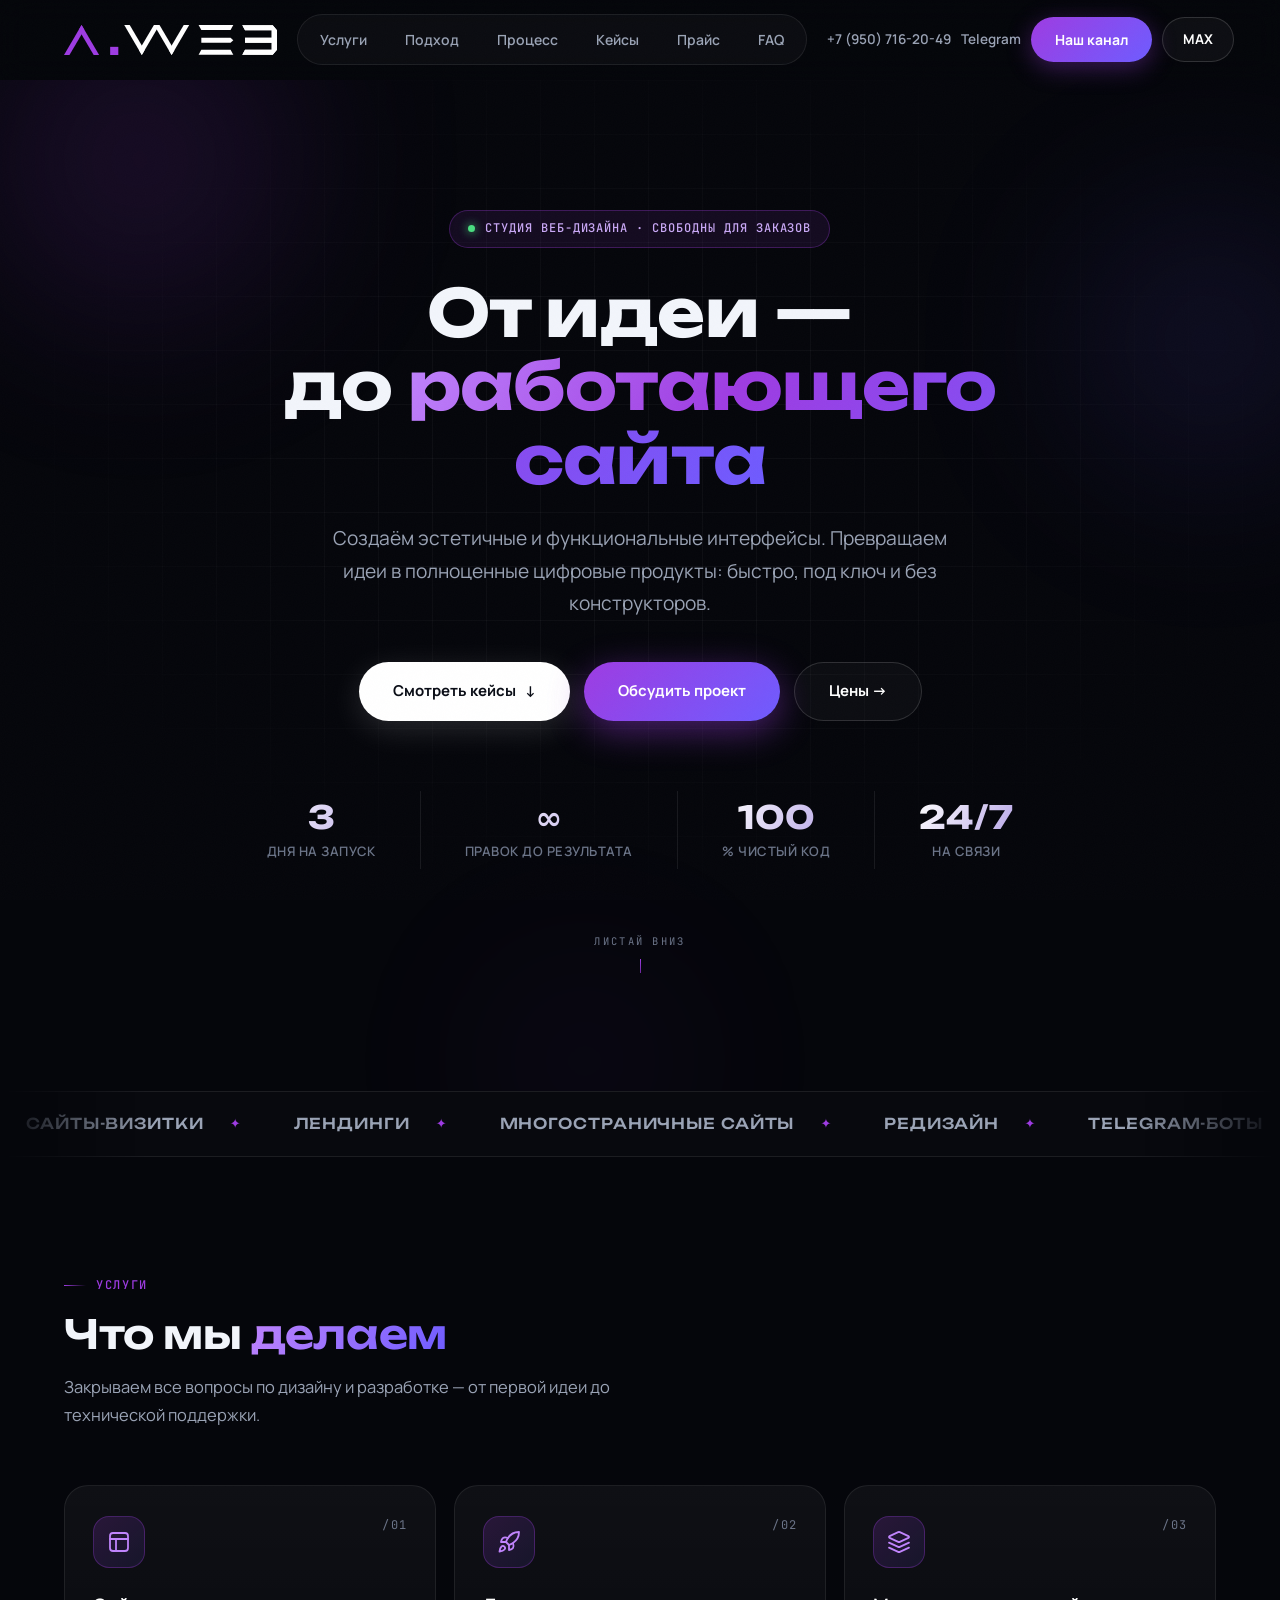
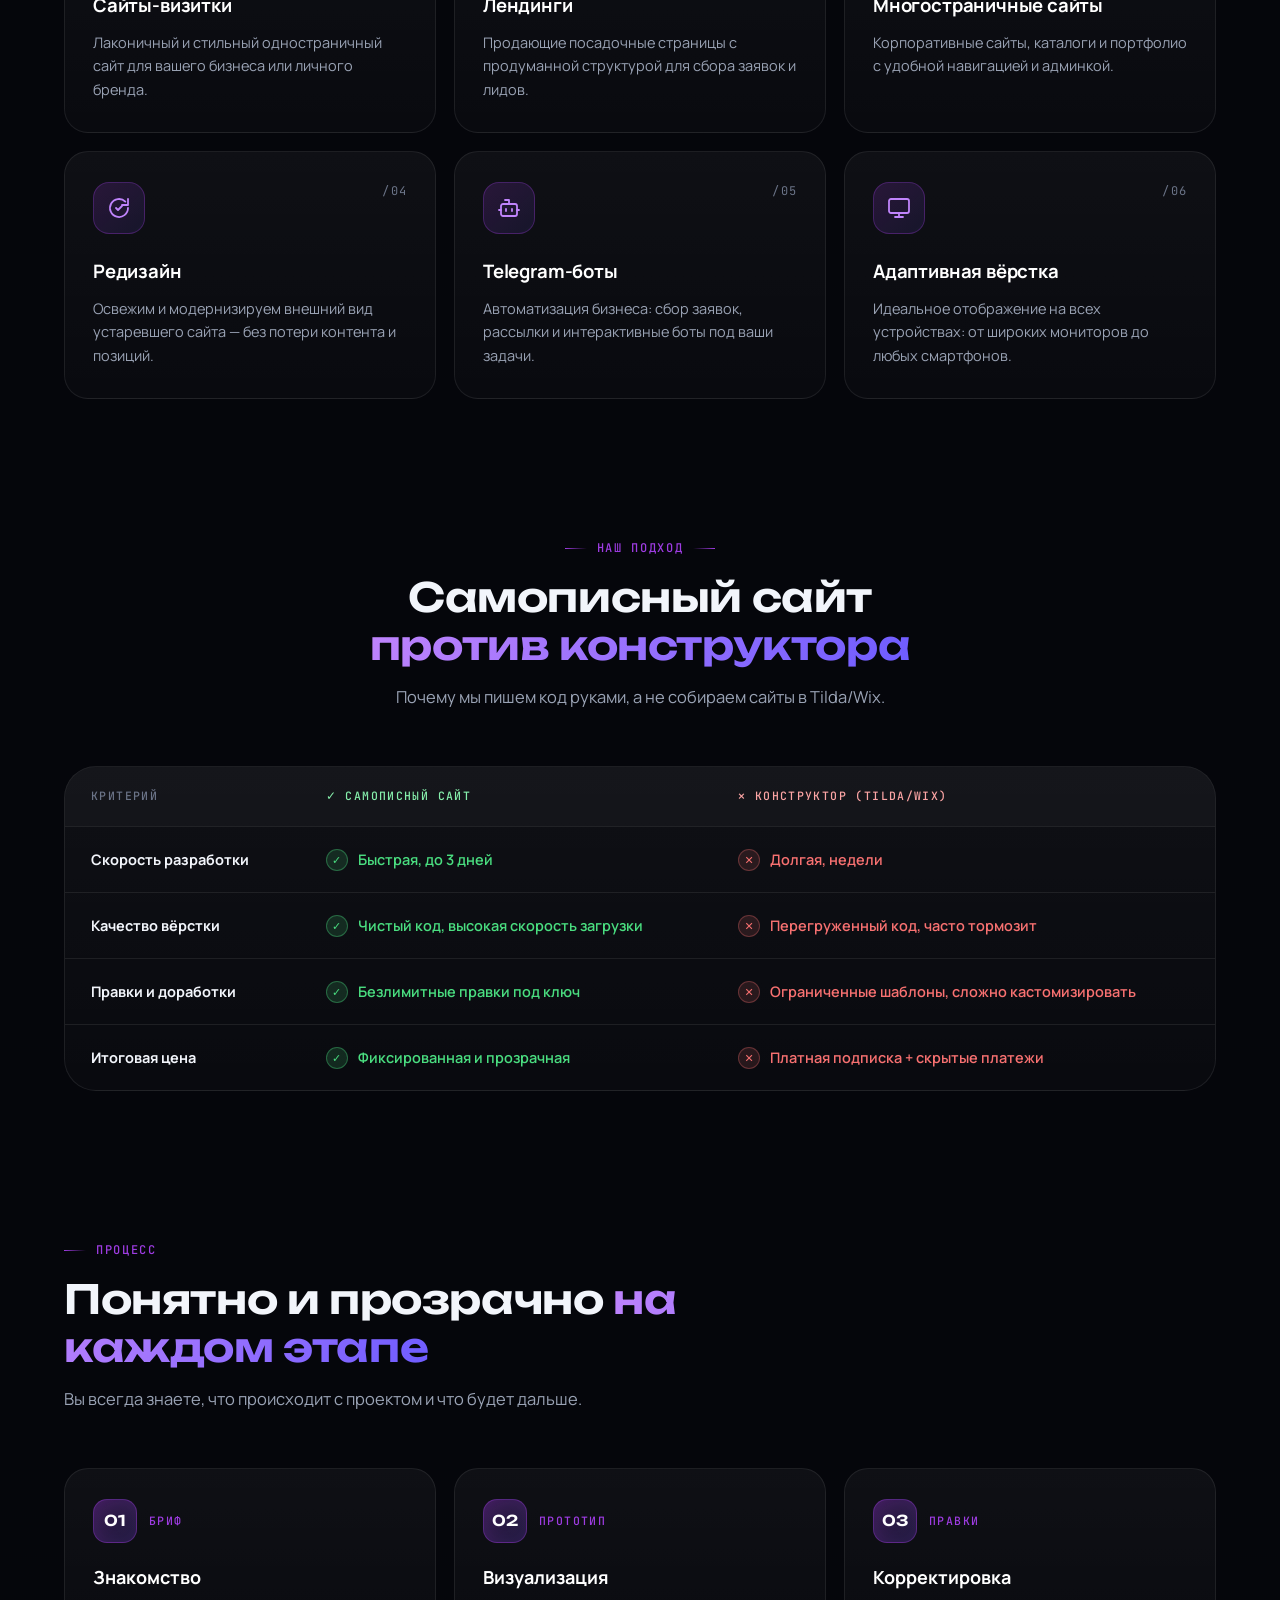
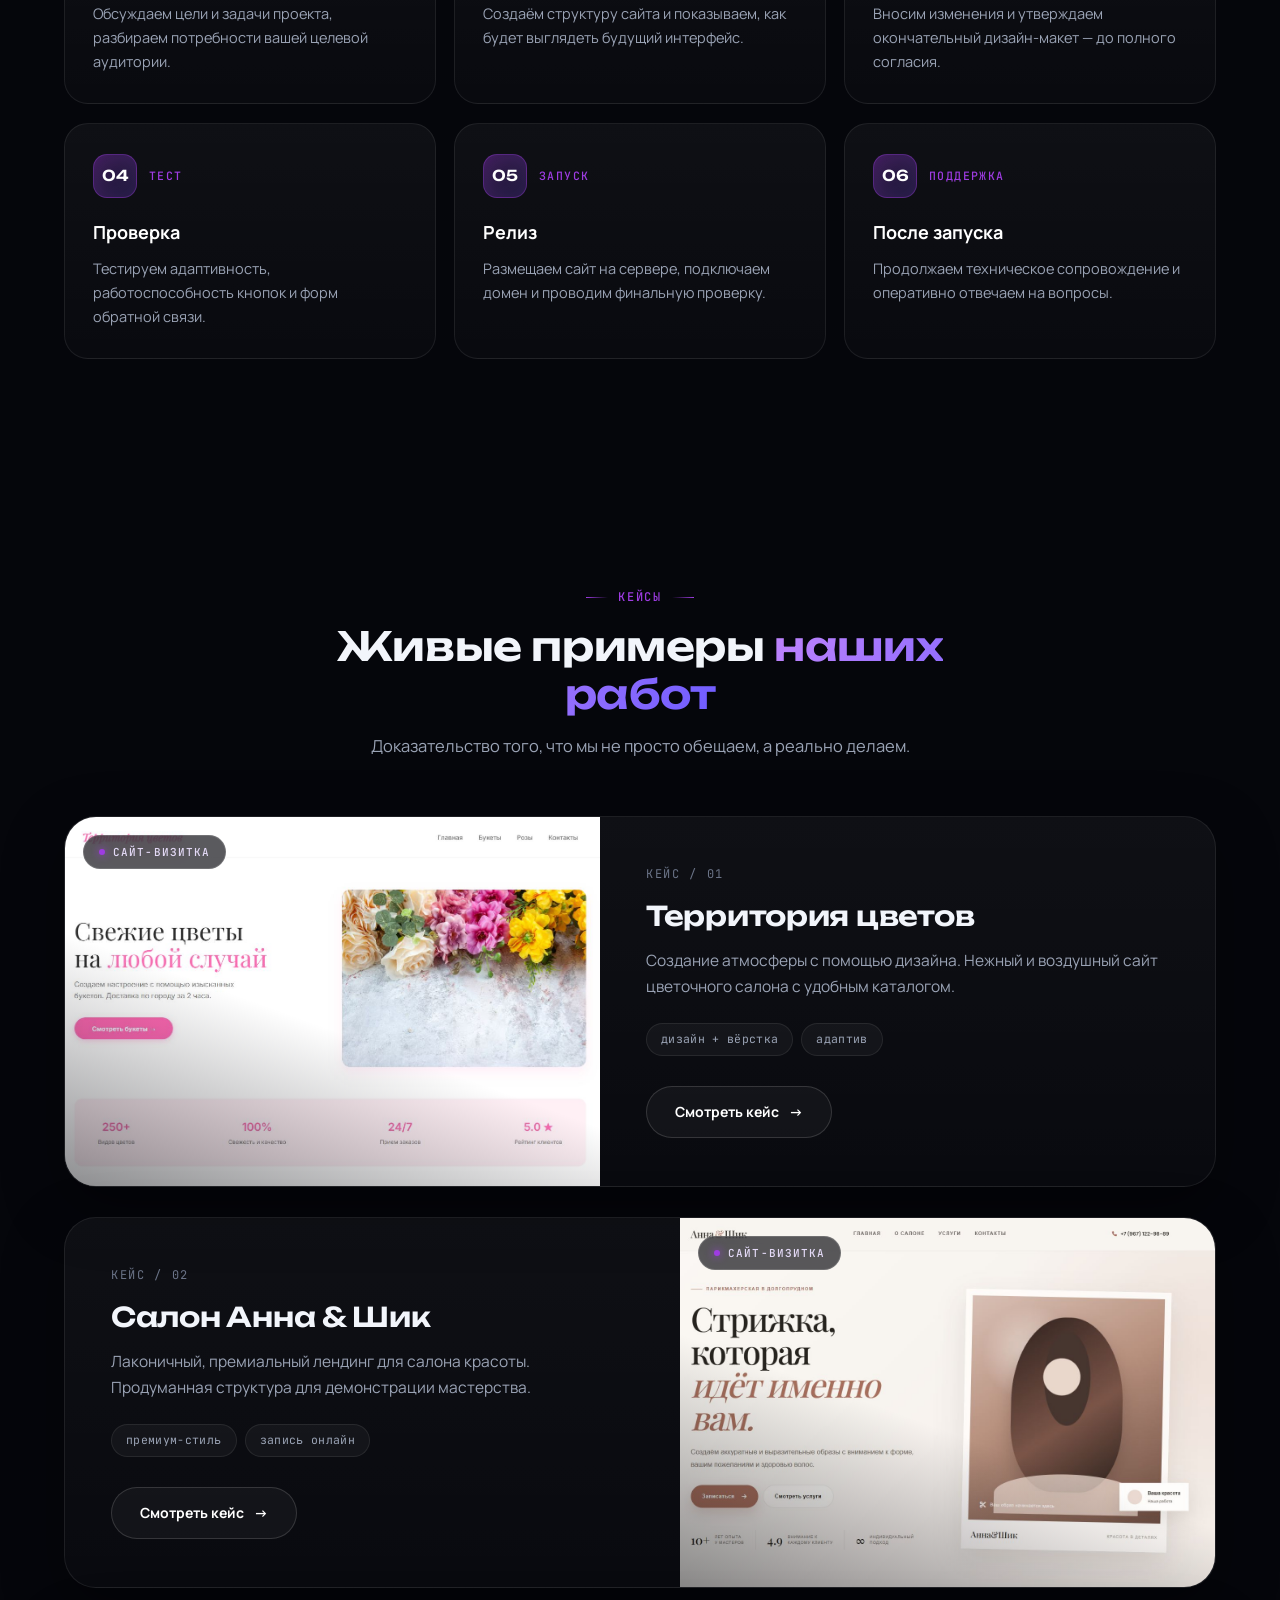
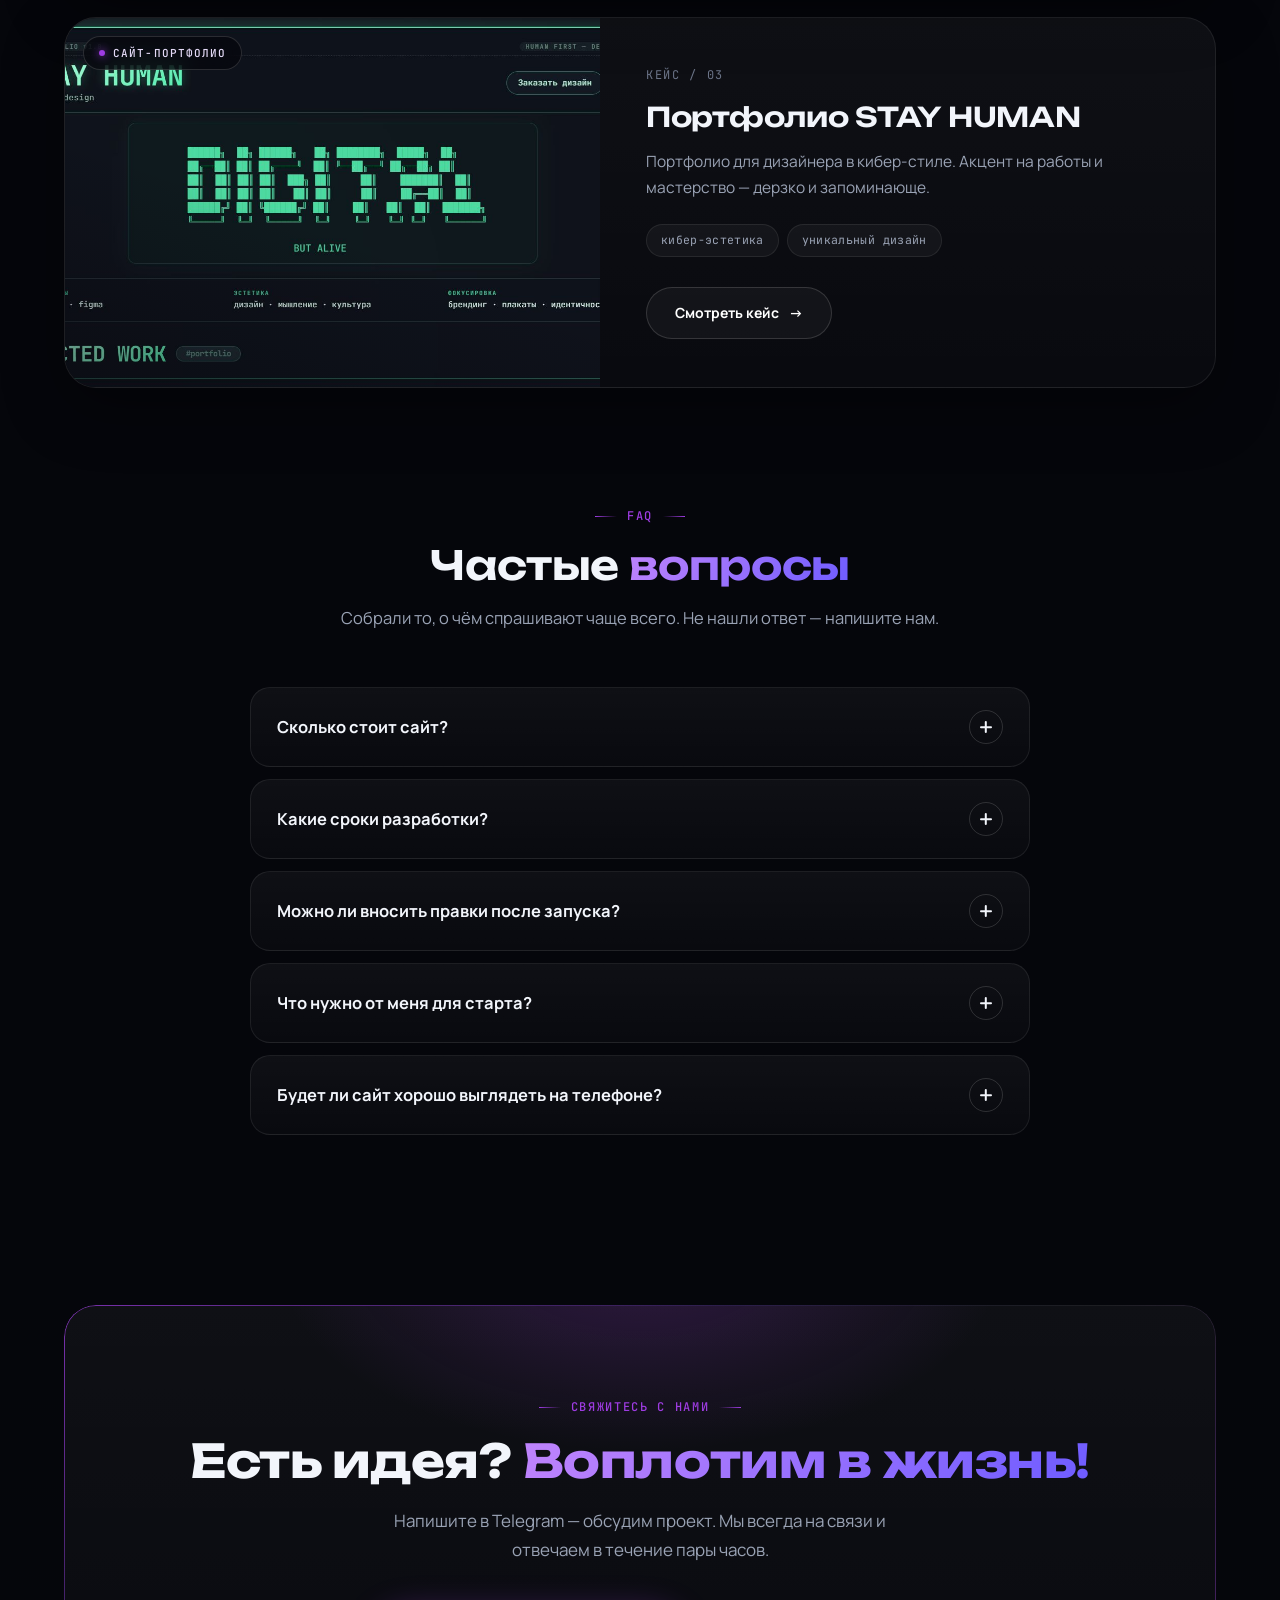
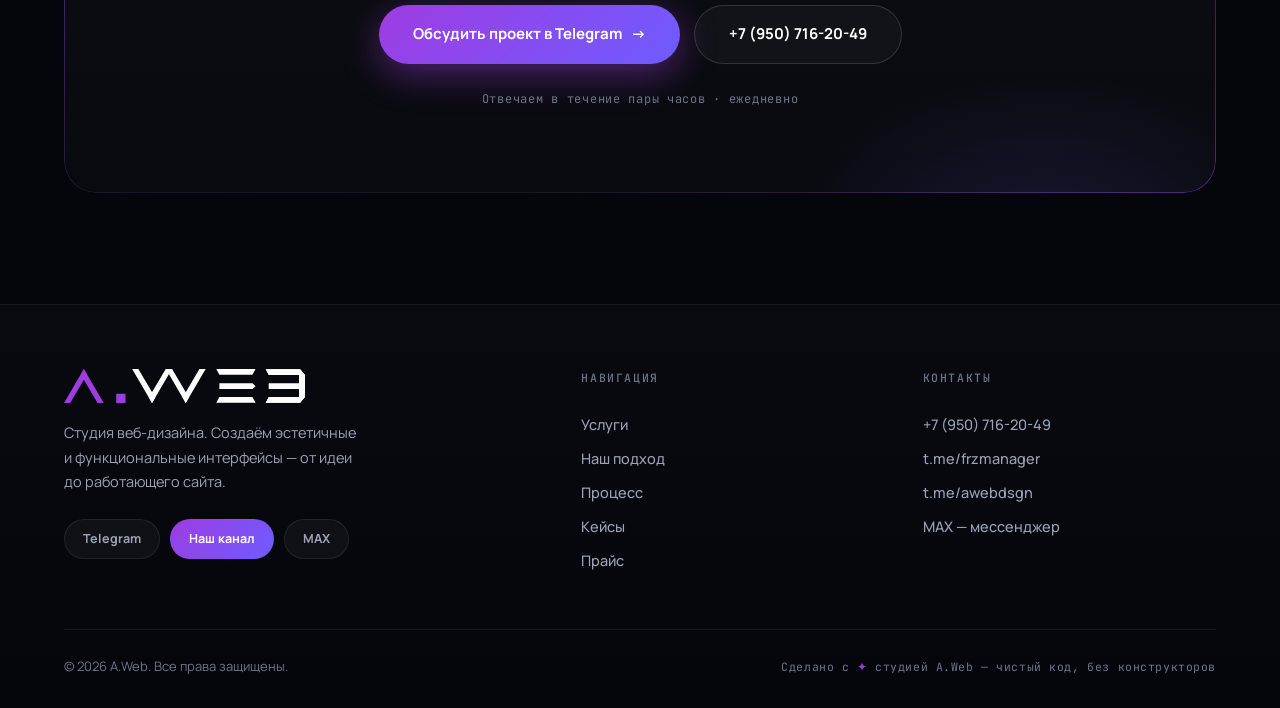
==== commit aff06cff: "Update index.html" ====
--- a/index.html
+++ b/index.html
@@ -321,7 +321,7 @@
             <article class="case-card case-card--flip reveal">
                 <div class="case-media">
                     <span class="case-tag">Сайт-визитка</span>
-                    <img src="paricma.jpg" alt="Сайт салона «Анна & Шик»" loading="lazy" />
+                    <img src="paricmaa.jpg" alt="Сайт салона «Анна & Шик»" loading="lazy" />
                 </div>
                 <div class="case-info">
                     <span class="idx">КЕЙС / 02</span>
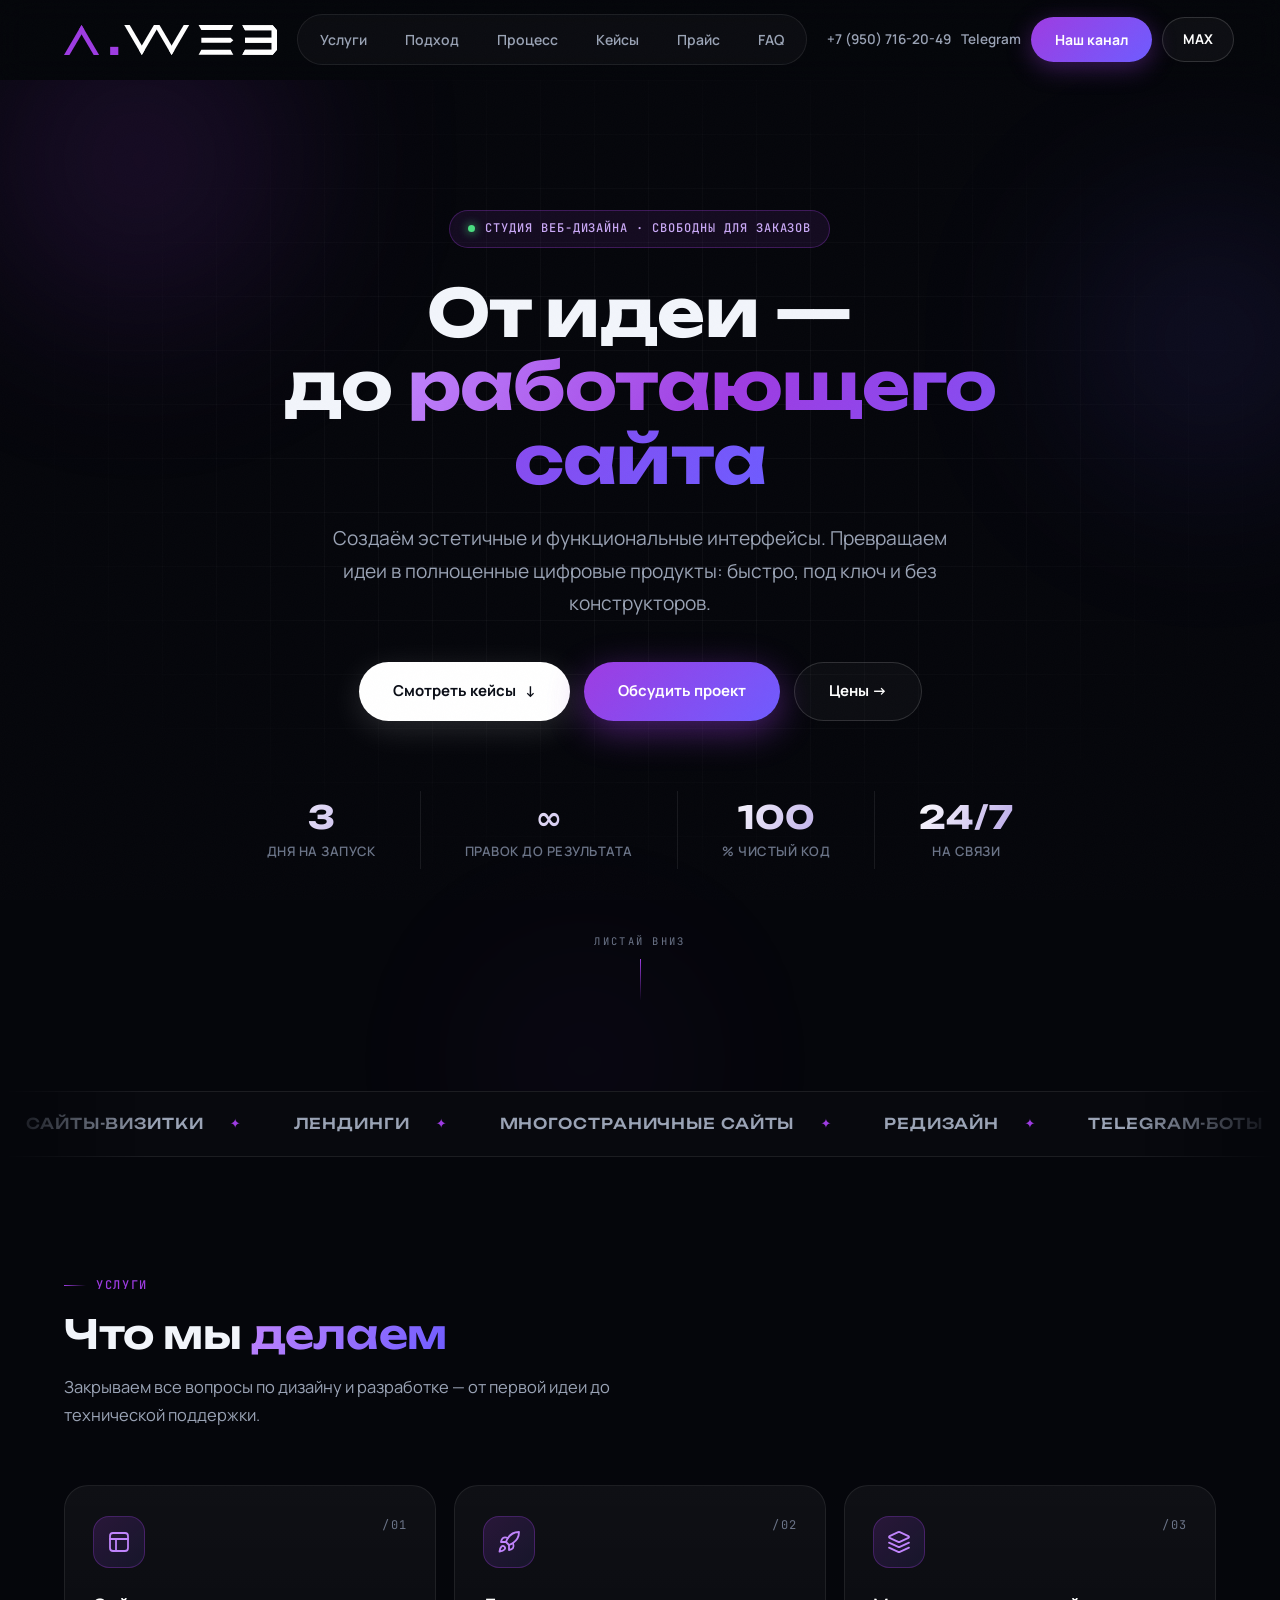
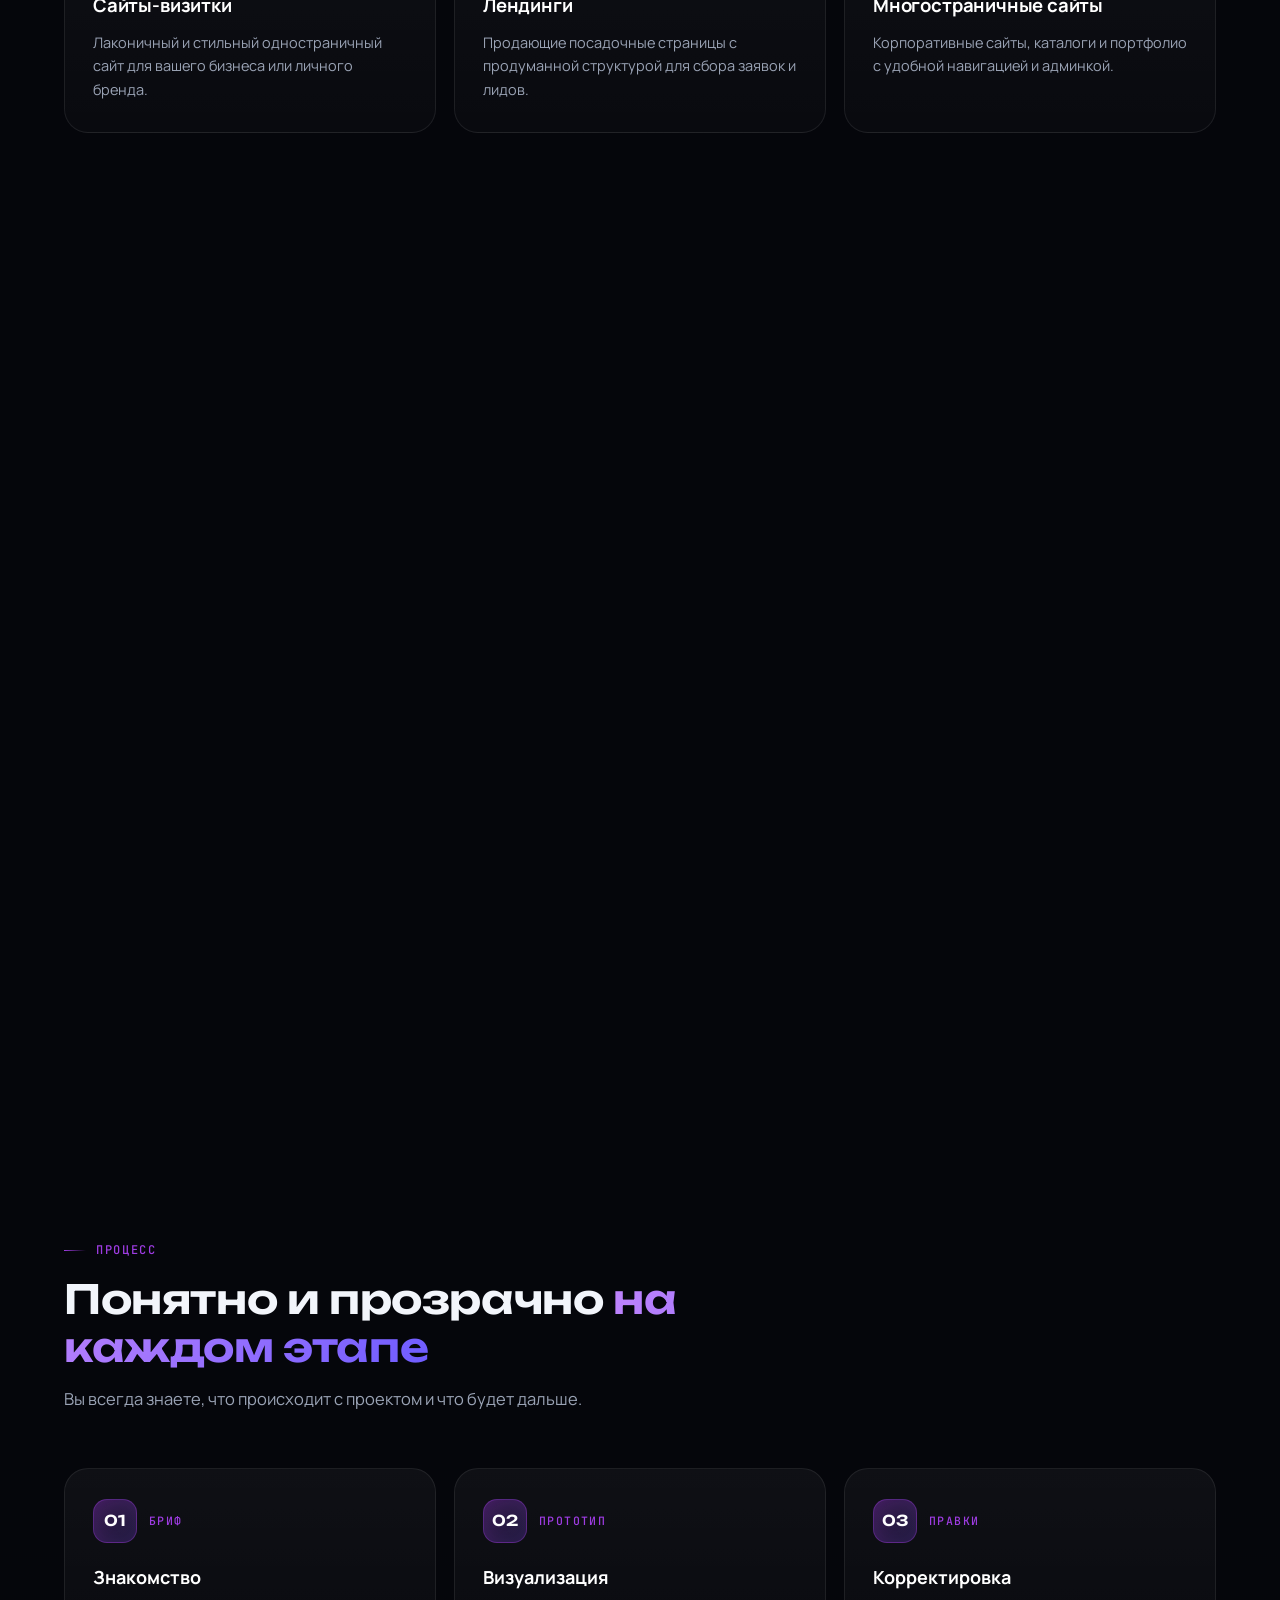
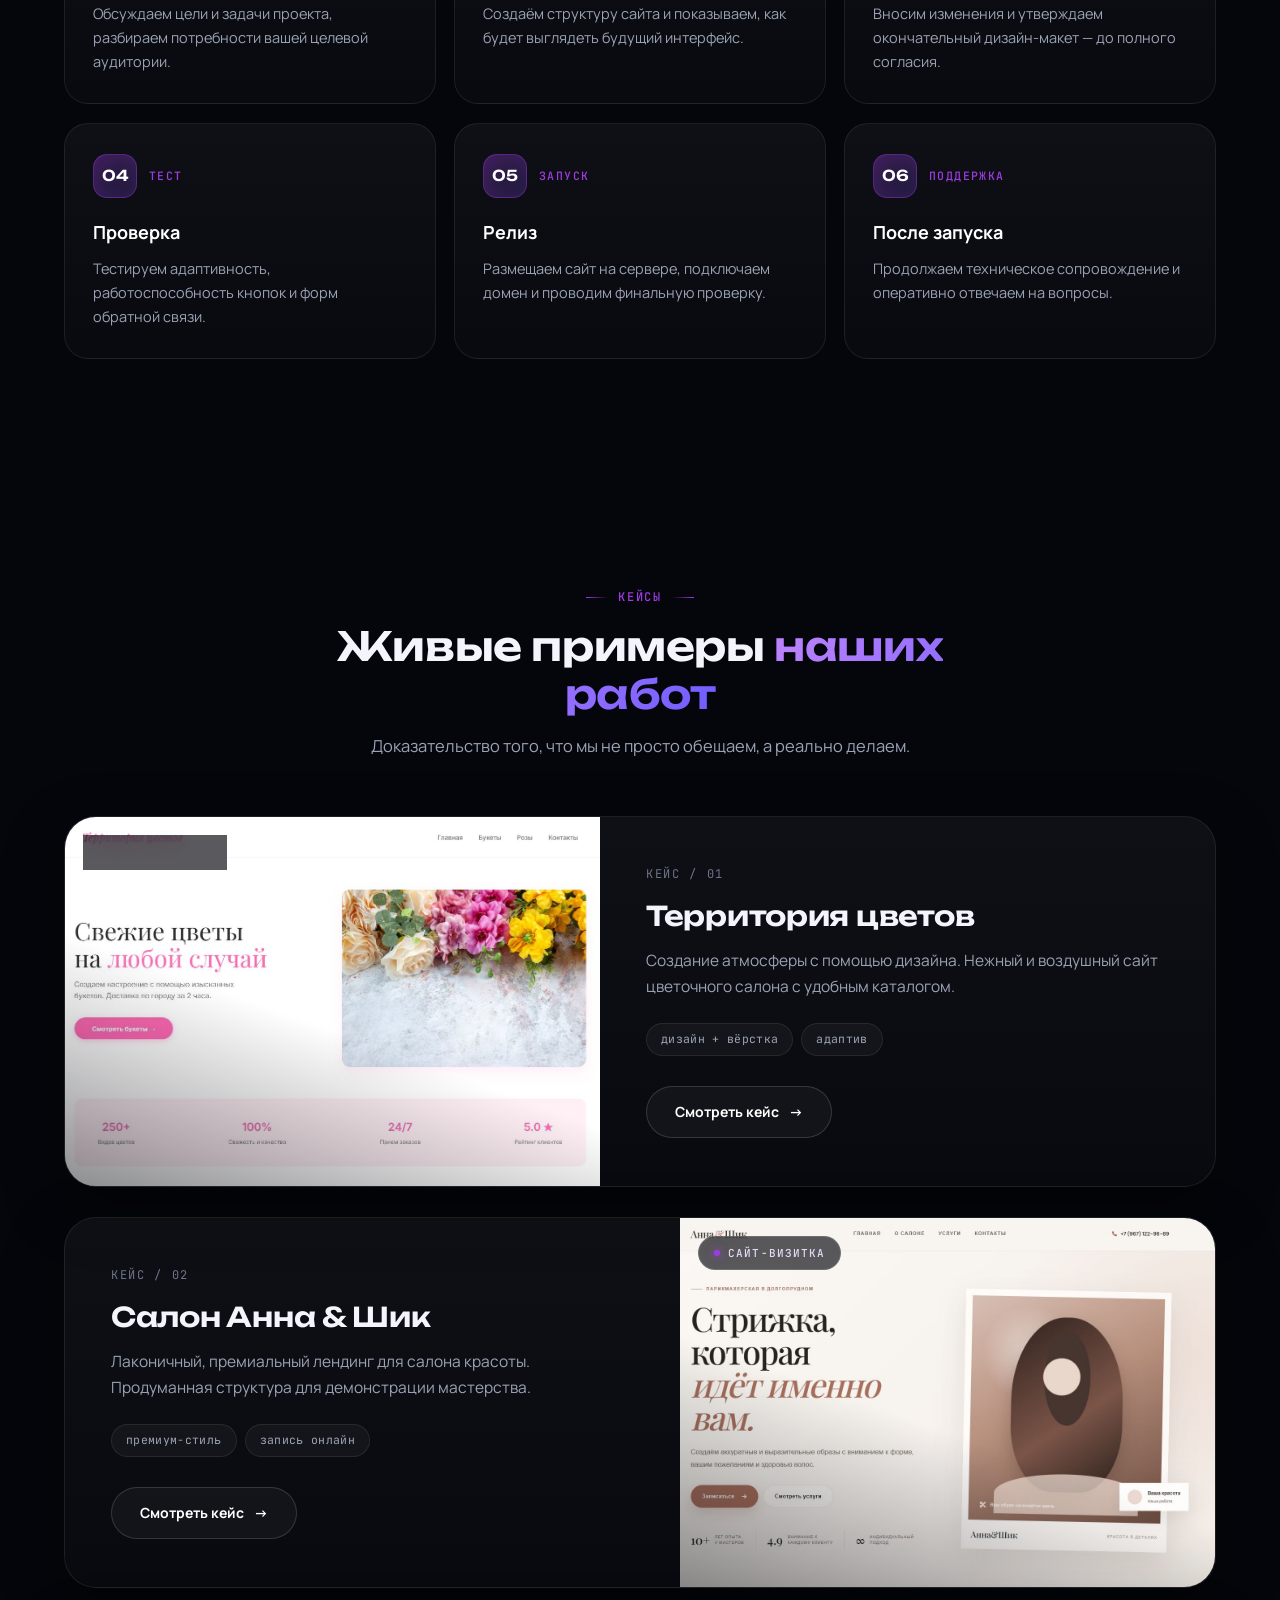
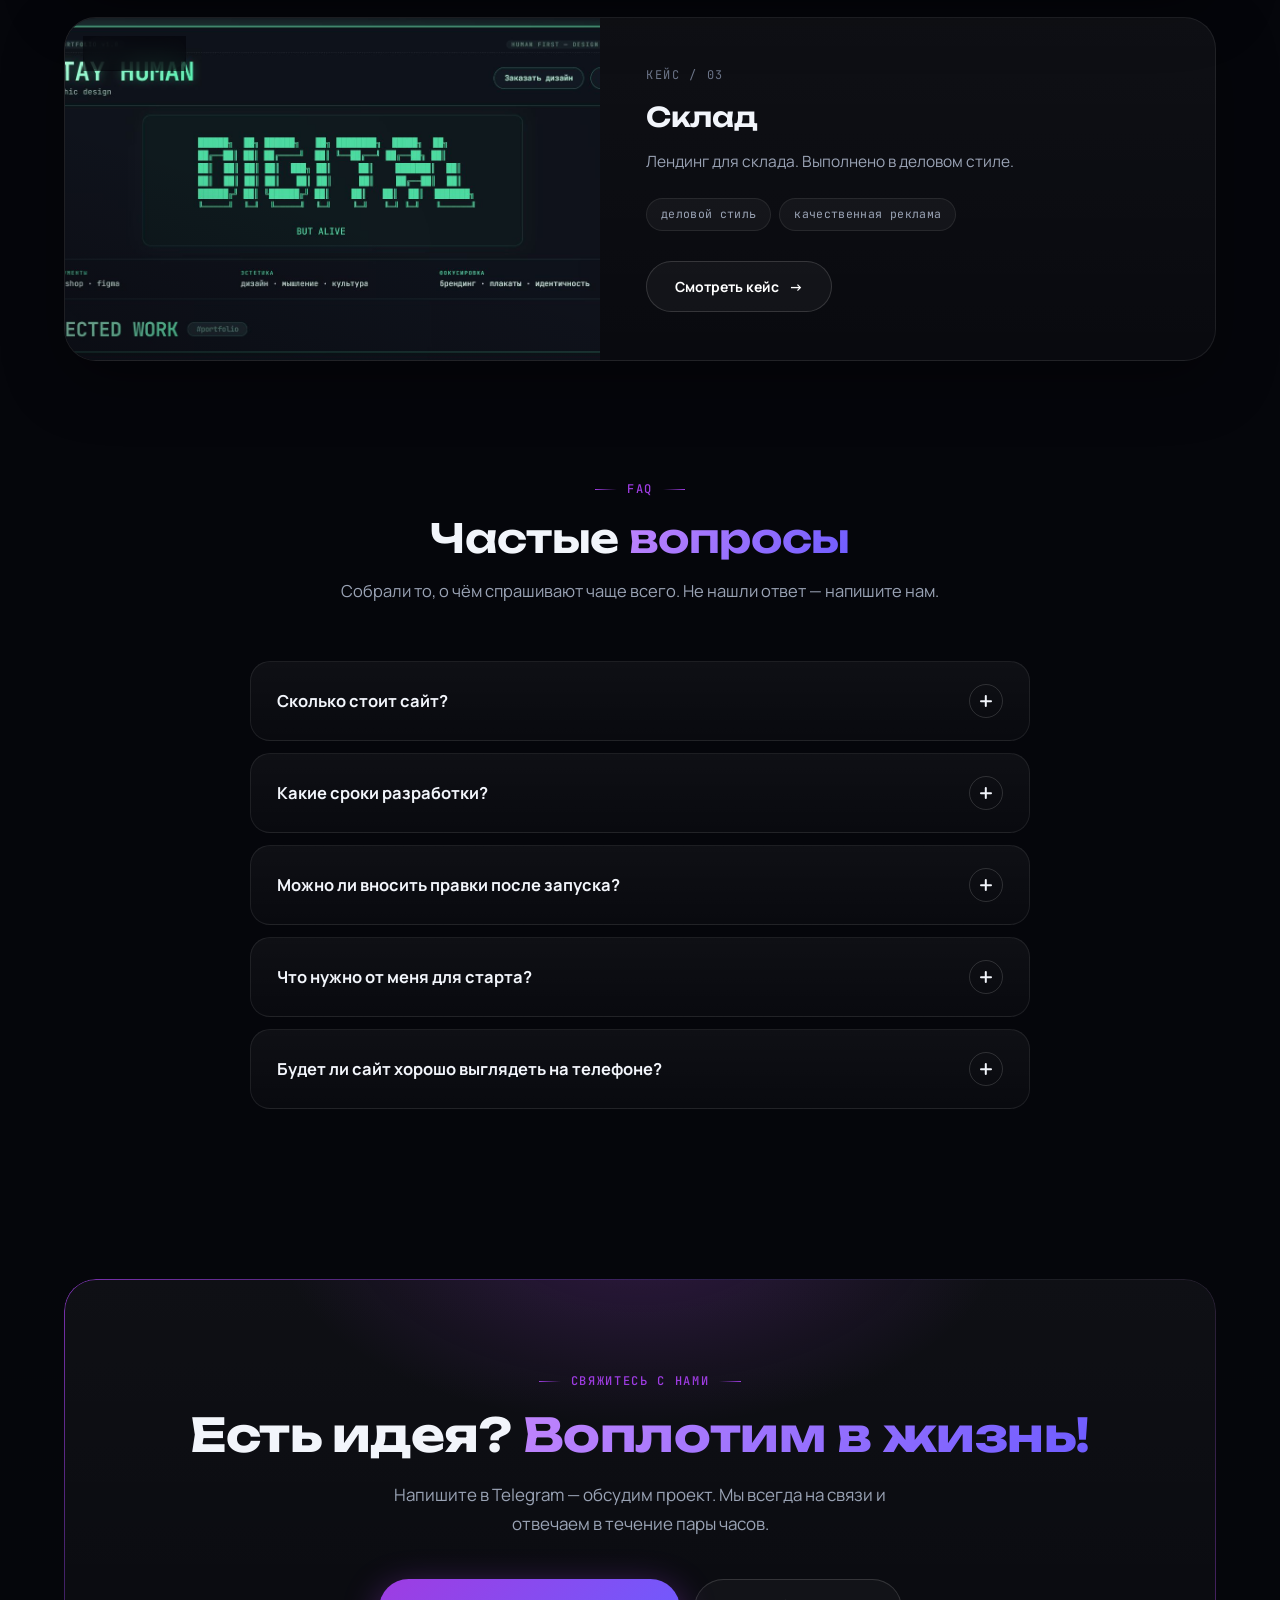
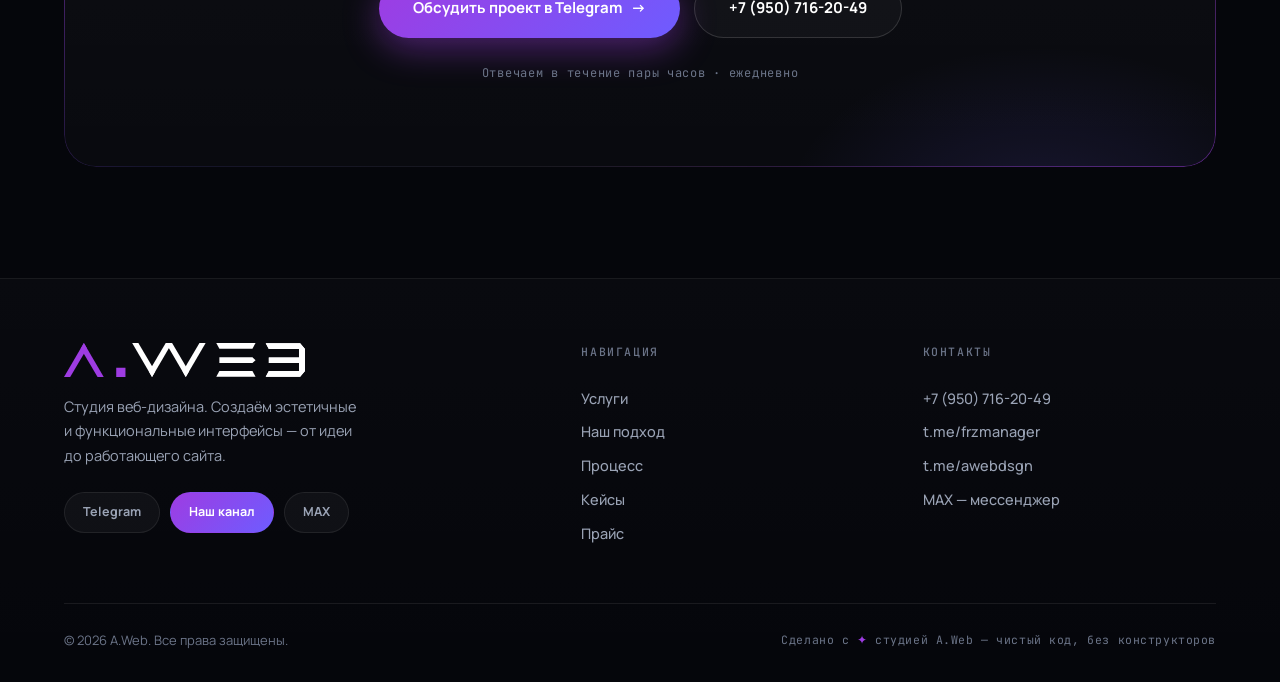
==== commit ad9e12f6: "Update index.html" ====
--- a/index.html
+++ b/index.html
@@ -337,16 +337,16 @@
 
             <article class="case-card reveal">
                 <div class="case-media">
-                    <span class="case-tag">Сайт-портфолио</span>
+                    <span class="case-tag">Лендинг</span>
                     <img src="stay.jpg" alt="Портфолио STAY HUMAN" loading="lazy" />
                 </div>
                 <div class="case-info">
                     <span class="idx">КЕЙС / 03</span>
-                    <h3>Портфолио STAY HUMAN</h3>
-                    <p>Портфолио для дизайнера в кибер-стиле. Акцент на работы и мастерство — дерзко и запоминающе.</p>
+                    <h3>Склад</h3>
+                    <p>Лендинг для склада. Выполнено в деловом стиле.</p>
                     <div class="case-meta">
-                        <span>кибер-эстетика</span>
-                        <span>уникальный дизайн</span>
+                        <span>деловой стиль</span>
+                        <span>качественная реклама</span>
                     </div>
                     <a href="https://froziiiixxxxo.github.io/STAY-HUMAN/" target="_blank" rel="noopener" class="btn-project">Смотреть кейс <span class="arr">→</span></a>
                 </div>
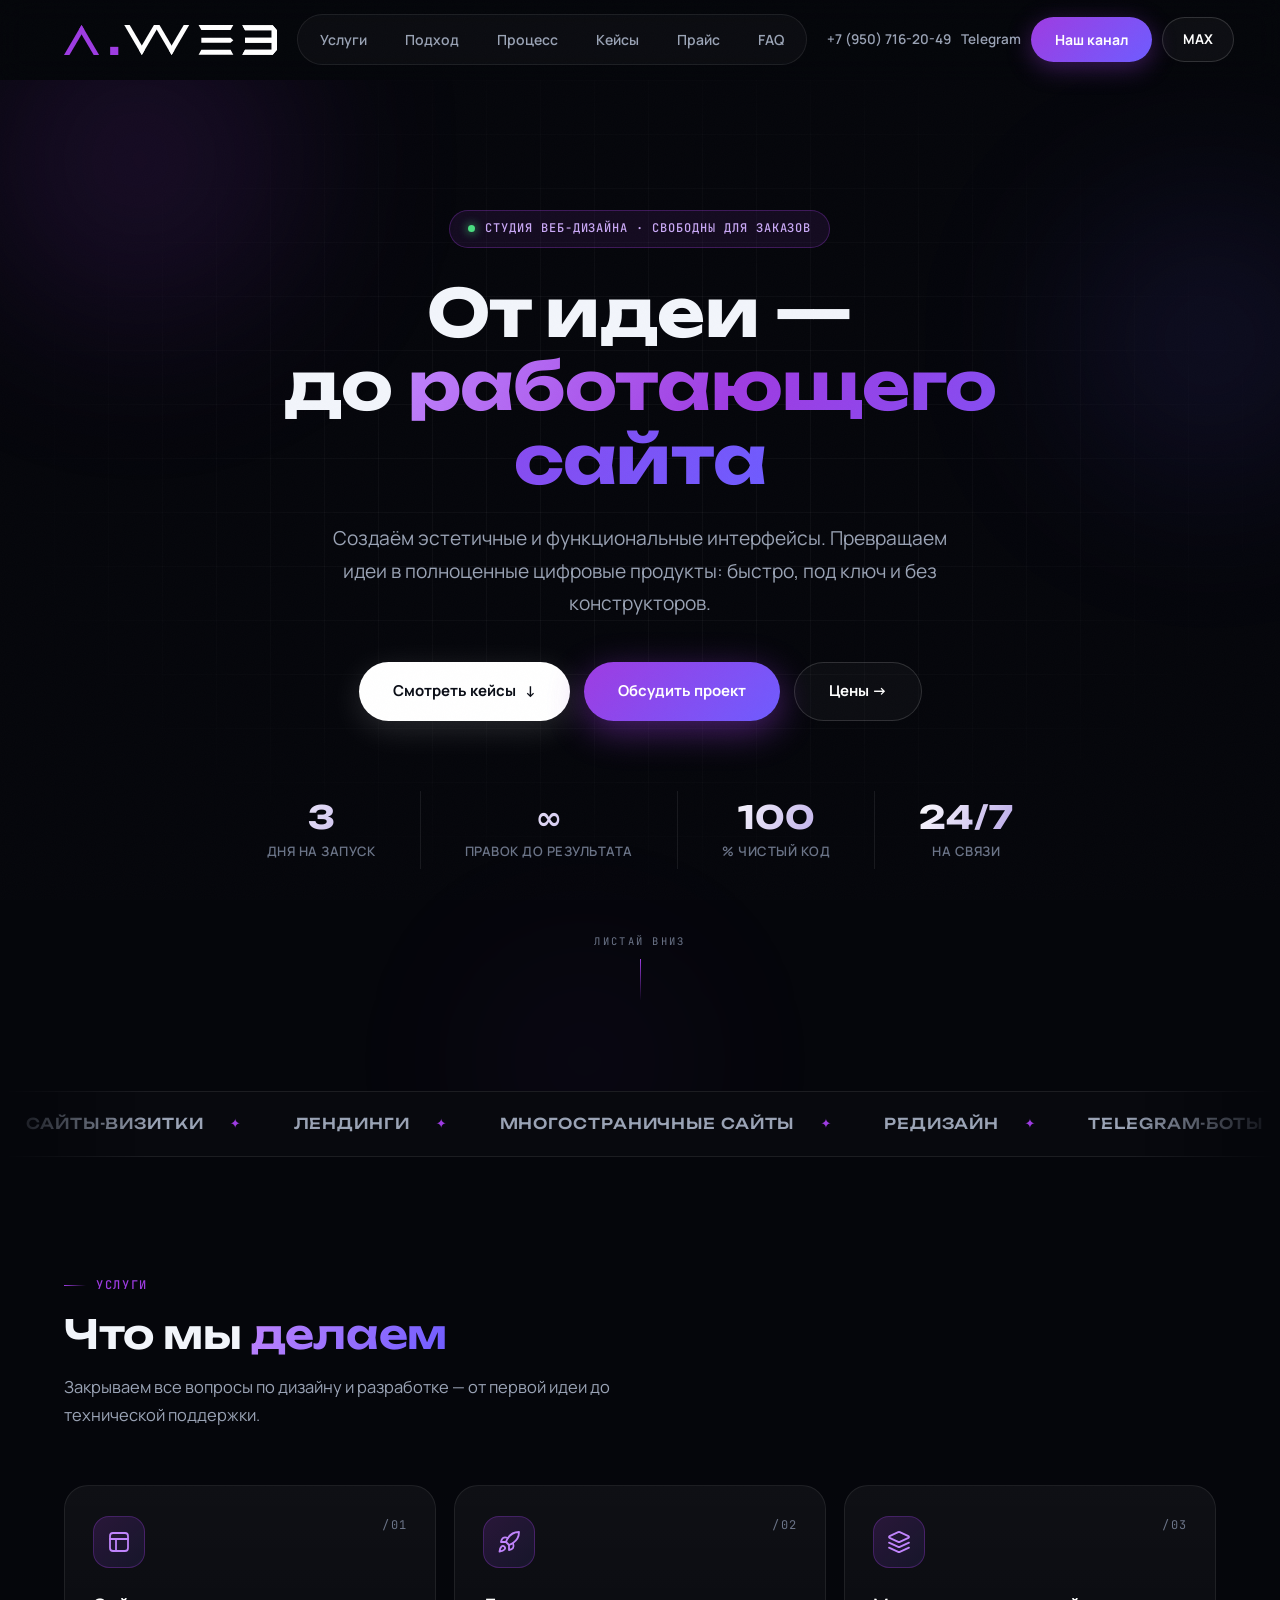
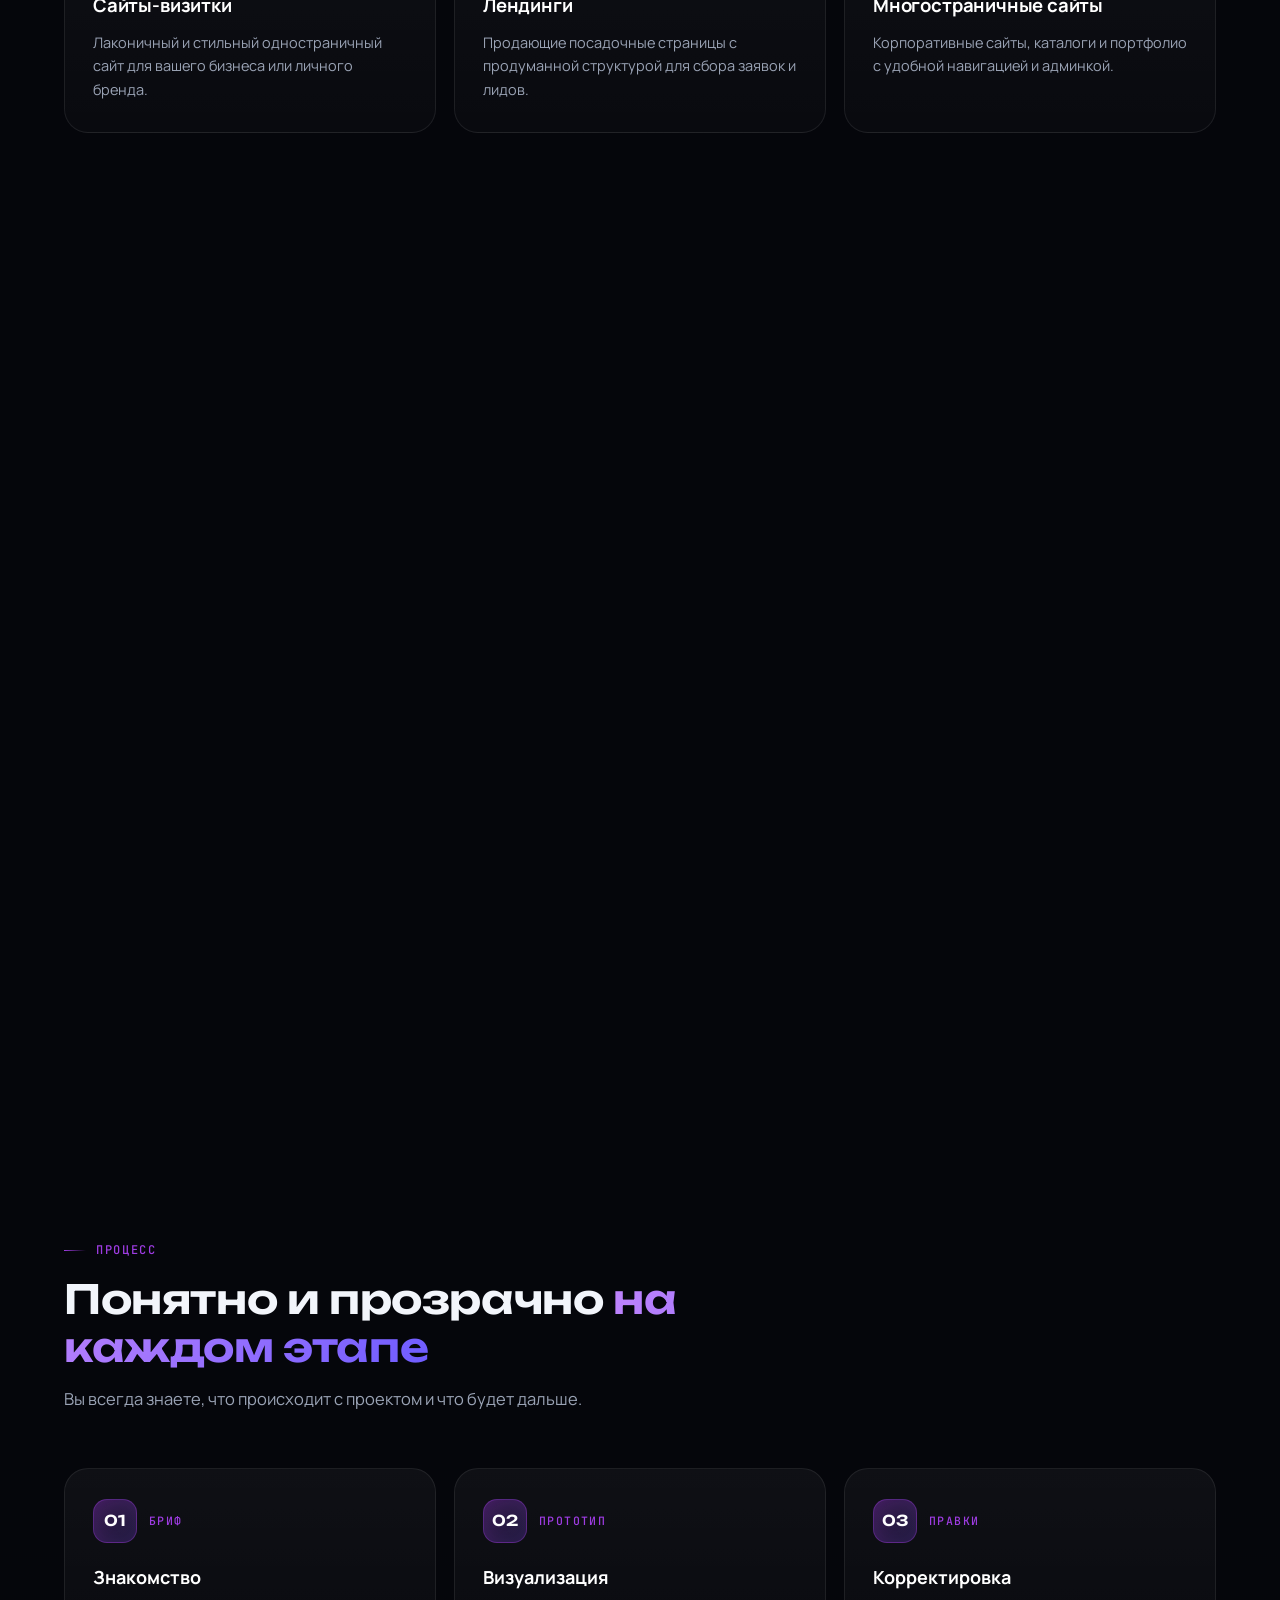
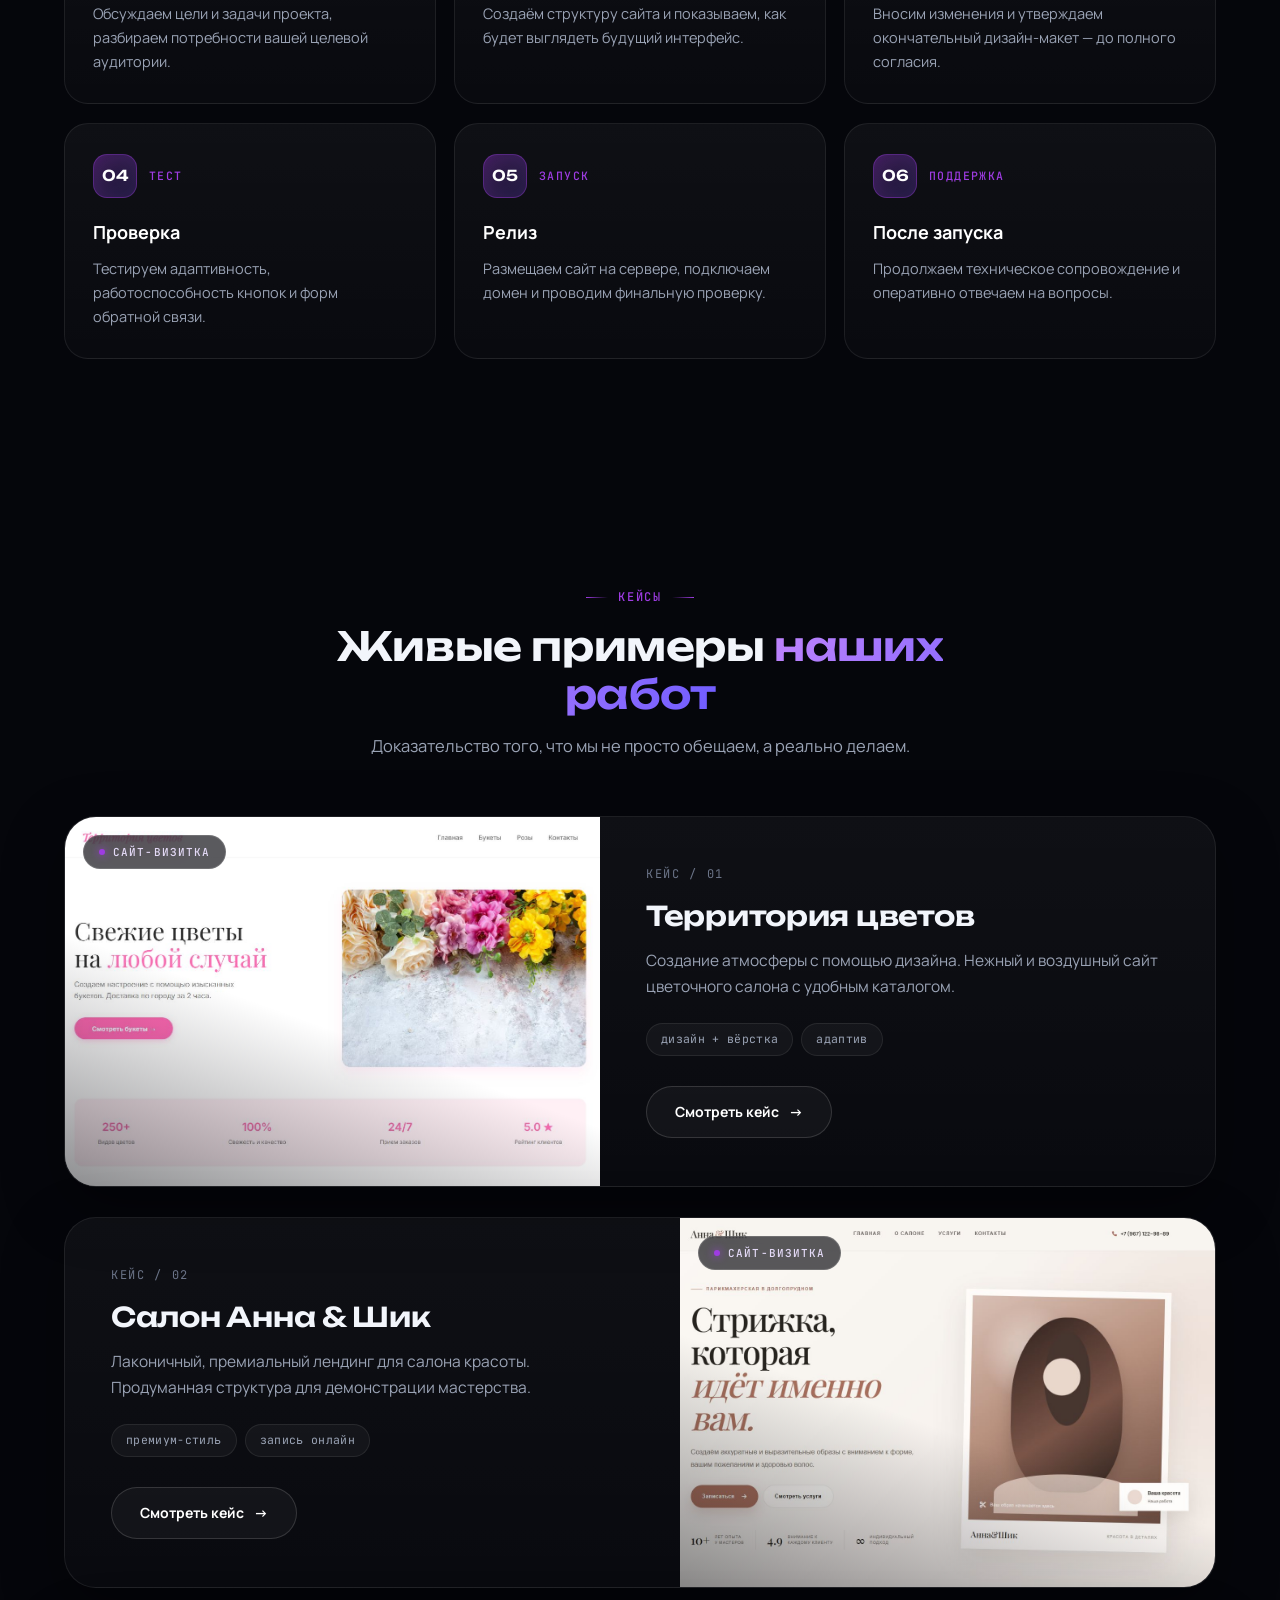
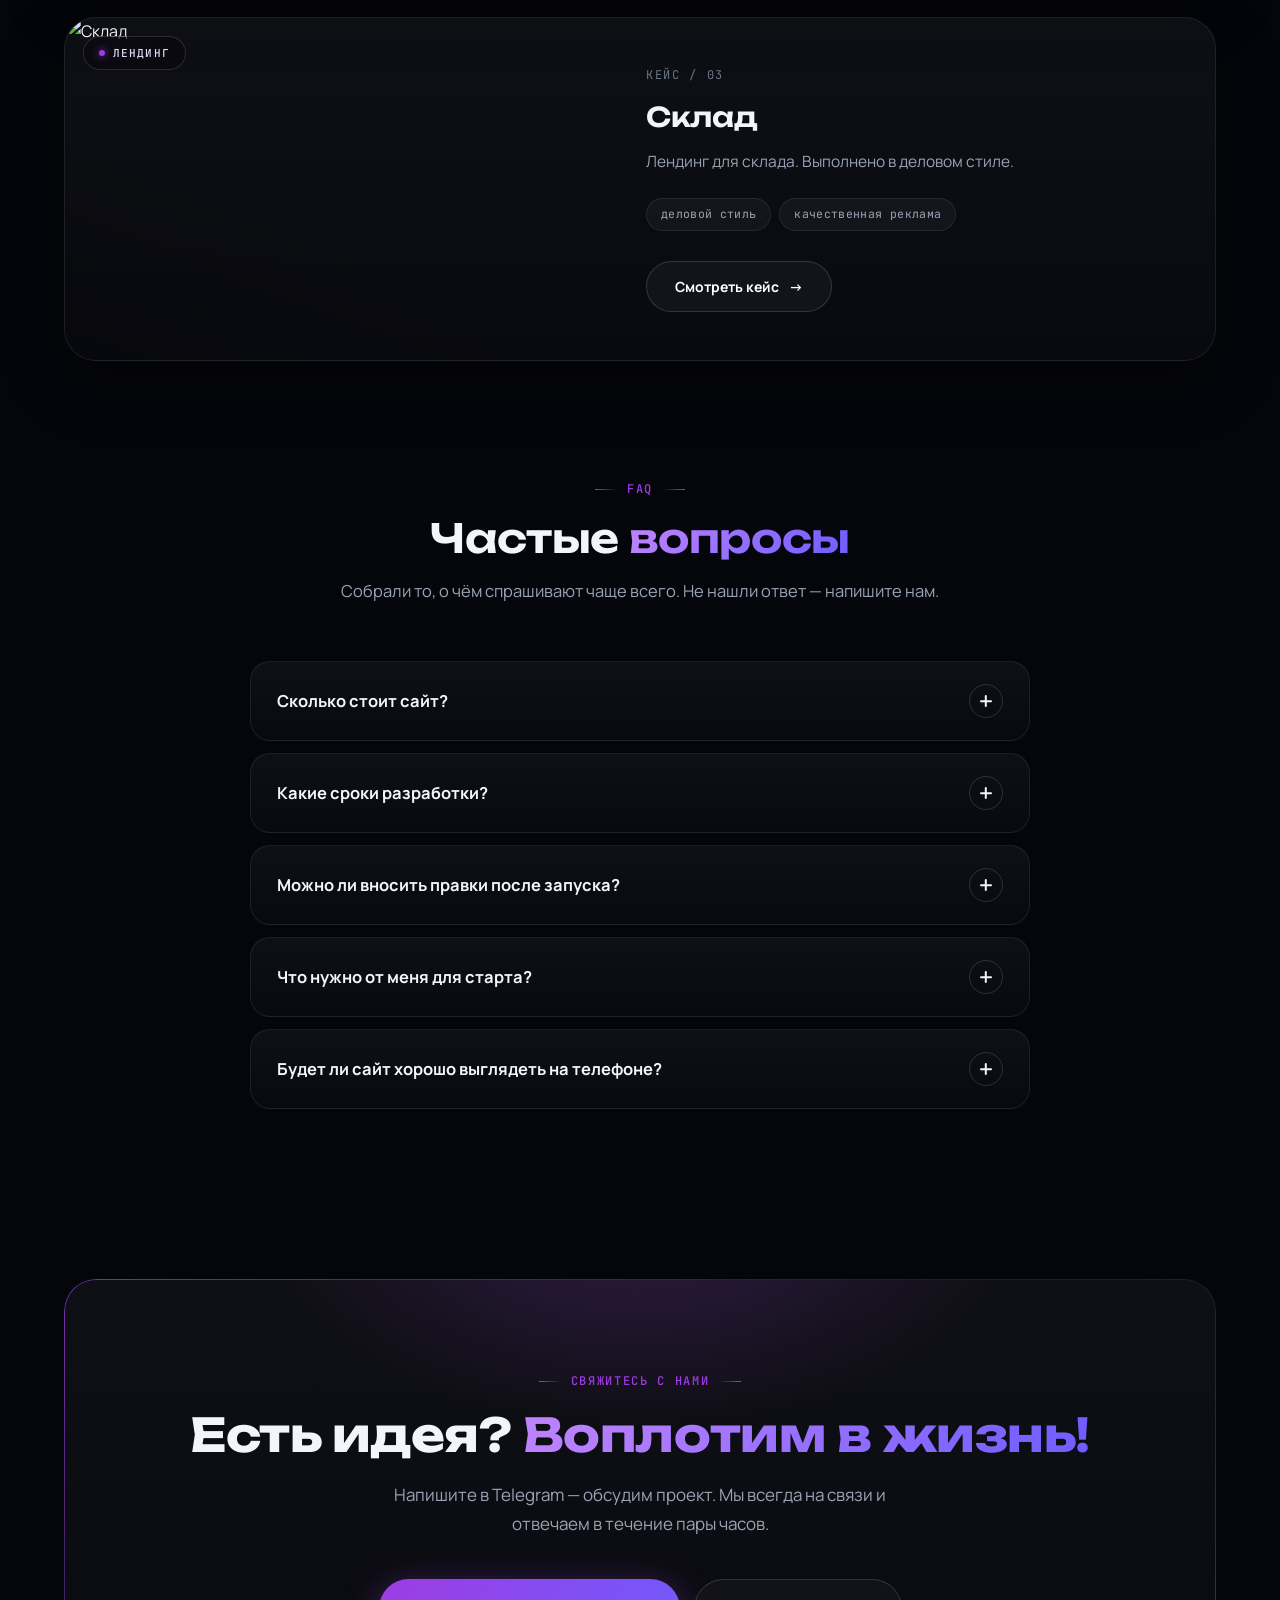
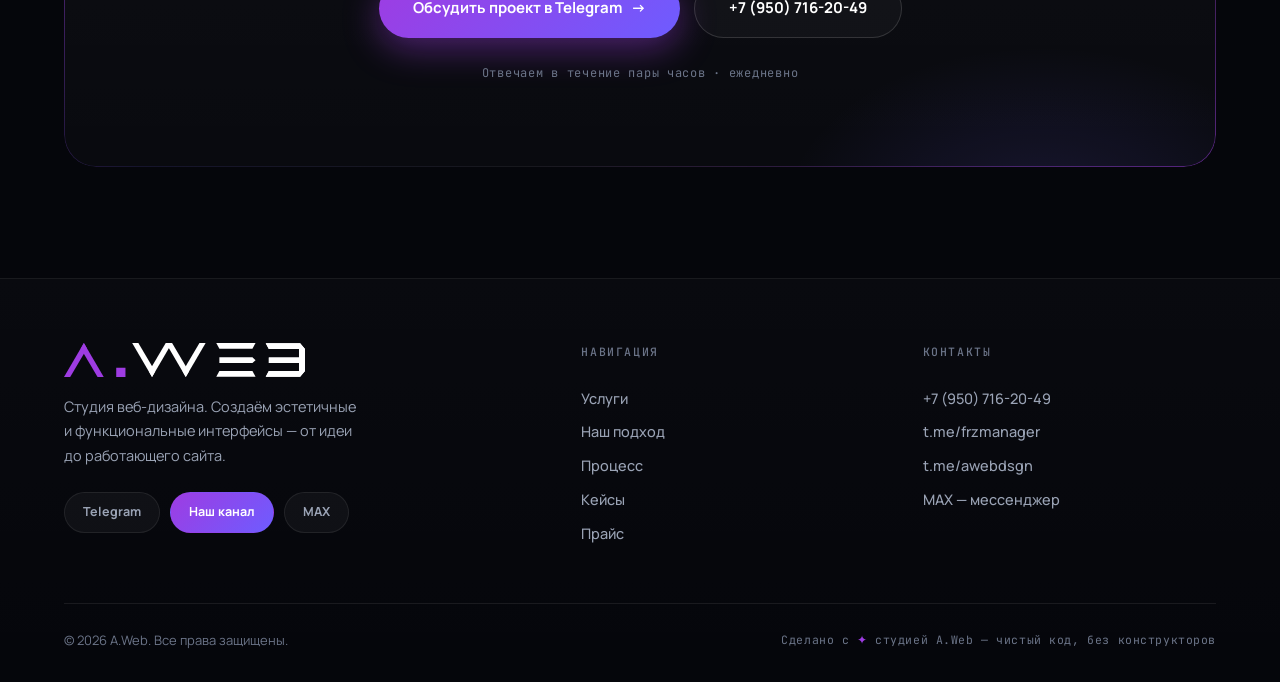
==== commit b491e197: "Update index.html" ====
--- a/index.html
+++ b/index.html
@@ -338,7 +338,7 @@
             <article class="case-card reveal">
                 <div class="case-media">
                     <span class="case-tag">Лендинг</span>
-                    <img src="stay.jpg" alt="Портфолио STAY HUMAN" loading="lazy" />
+                    <img src="sclad.jpg" alt="Склад" loading="lazy" />
                 </div>
                 <div class="case-info">
                     <span class="idx">КЕЙС / 03</span>
@@ -348,7 +348,7 @@
                         <span>деловой стиль</span>
                         <span>качественная реклама</span>
                     </div>
-                    <a href="https://froziiiixxxxo.github.io/STAY-HUMAN/" target="_blank" rel="noopener" class="btn-project">Смотреть кейс <span class="arr">→</span></a>
+                    <a href="https://froziiiixxxxo.github.io/sclad/" target="_blank" rel="noopener" class="btn-project">Смотреть кейс <span class="arr">→</span></a>
                 </div>
             </article>
         </div>
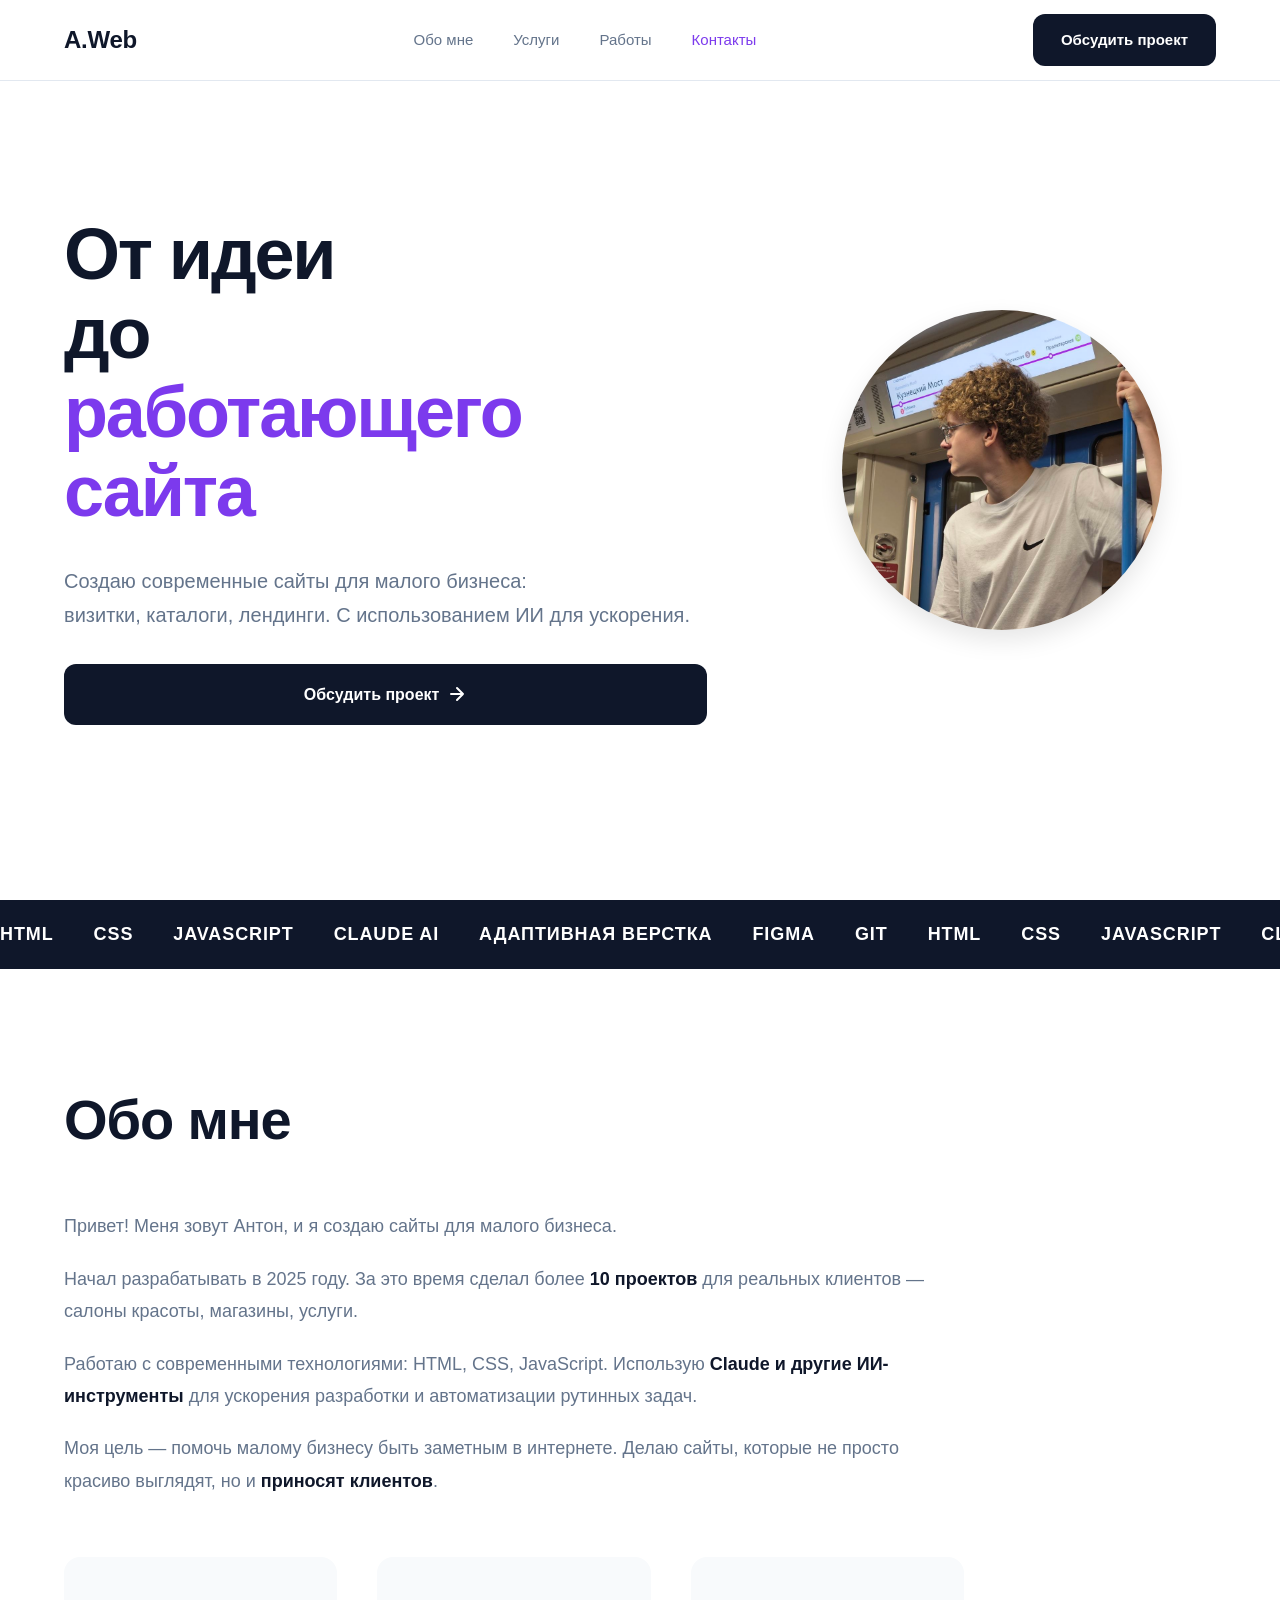
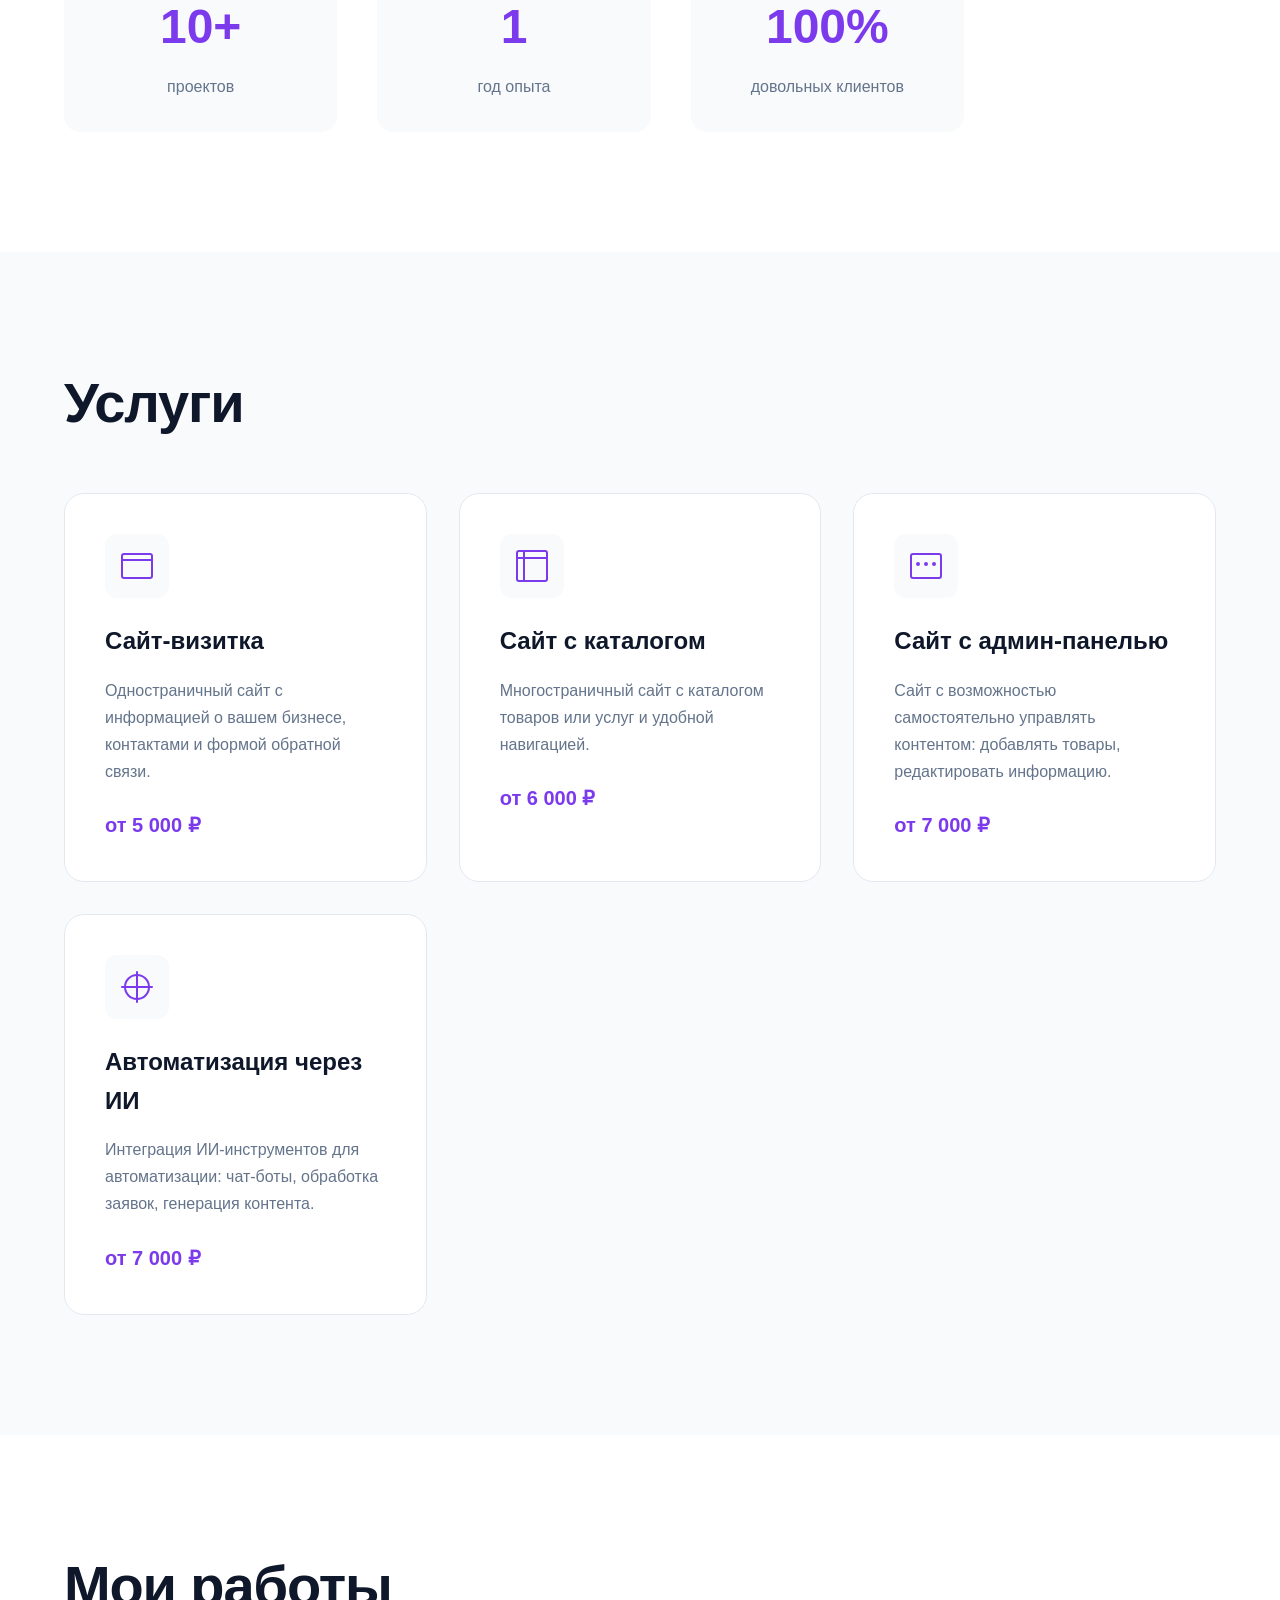
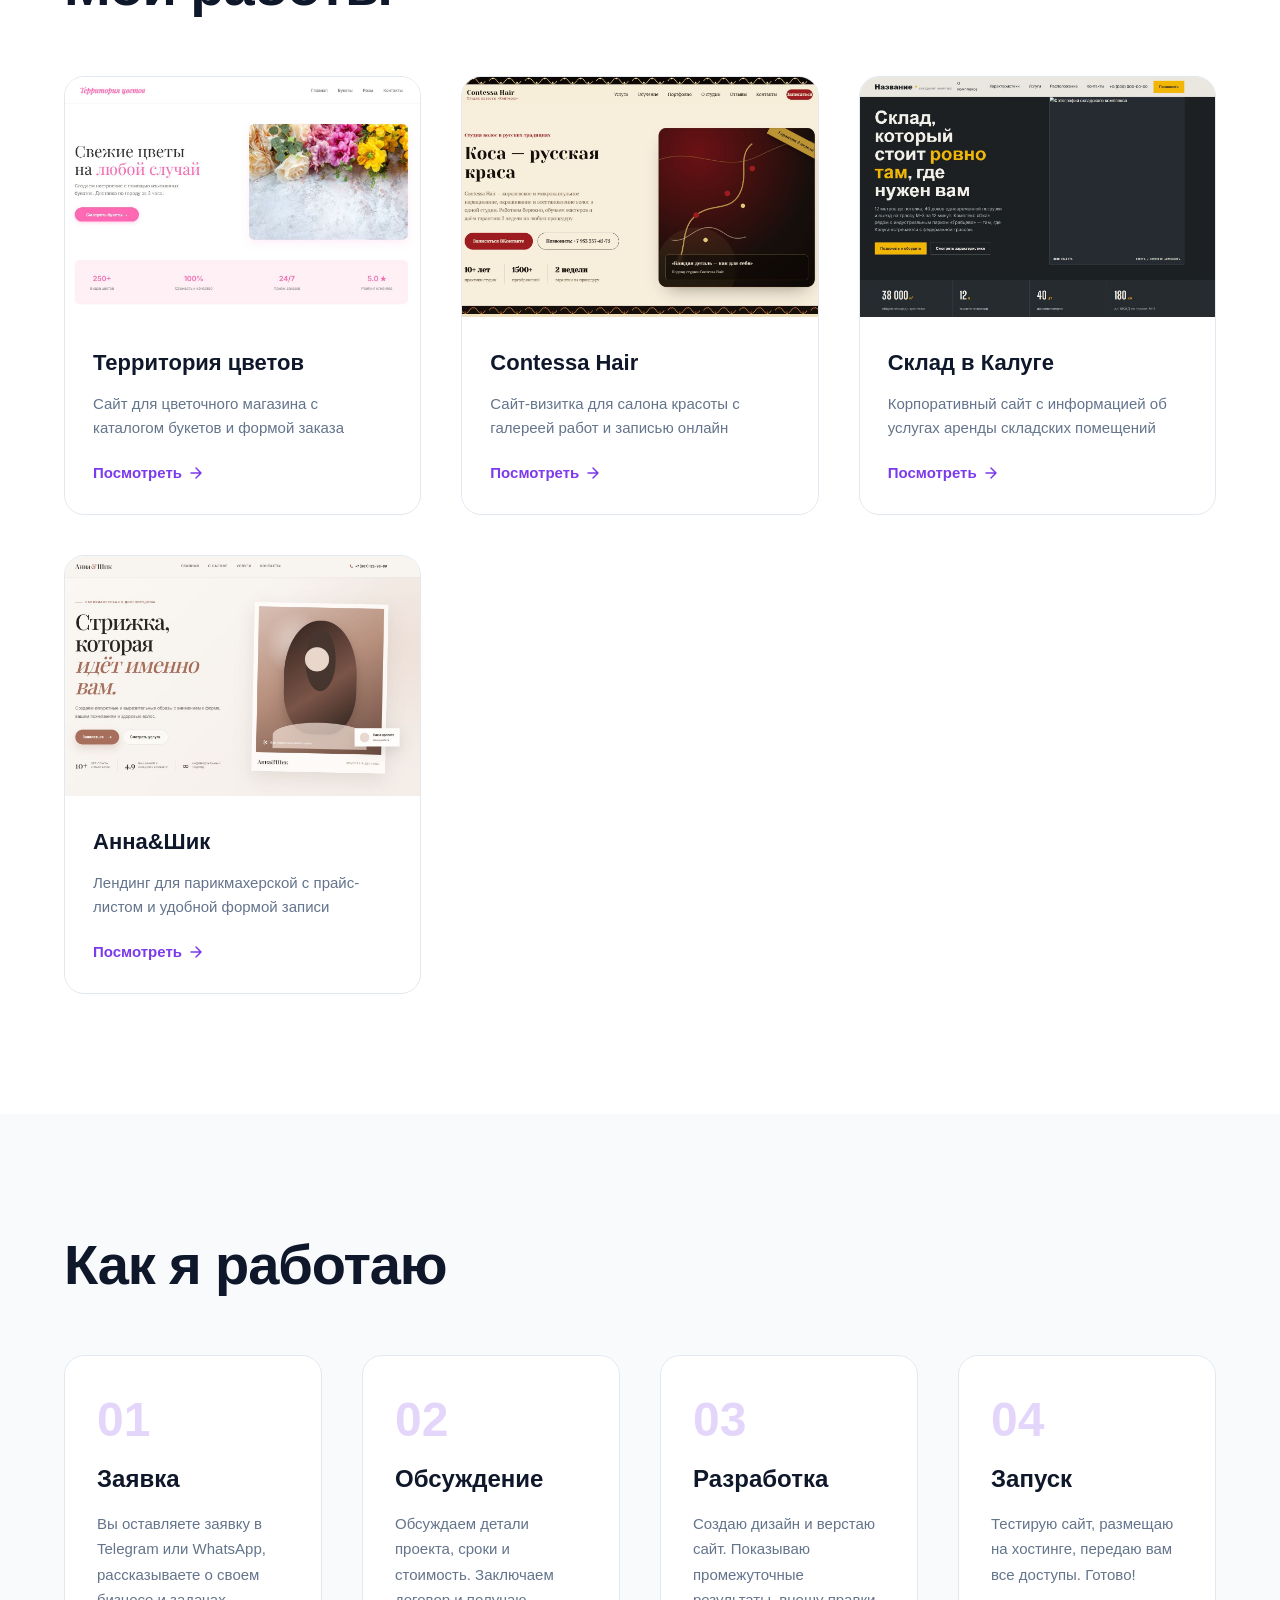
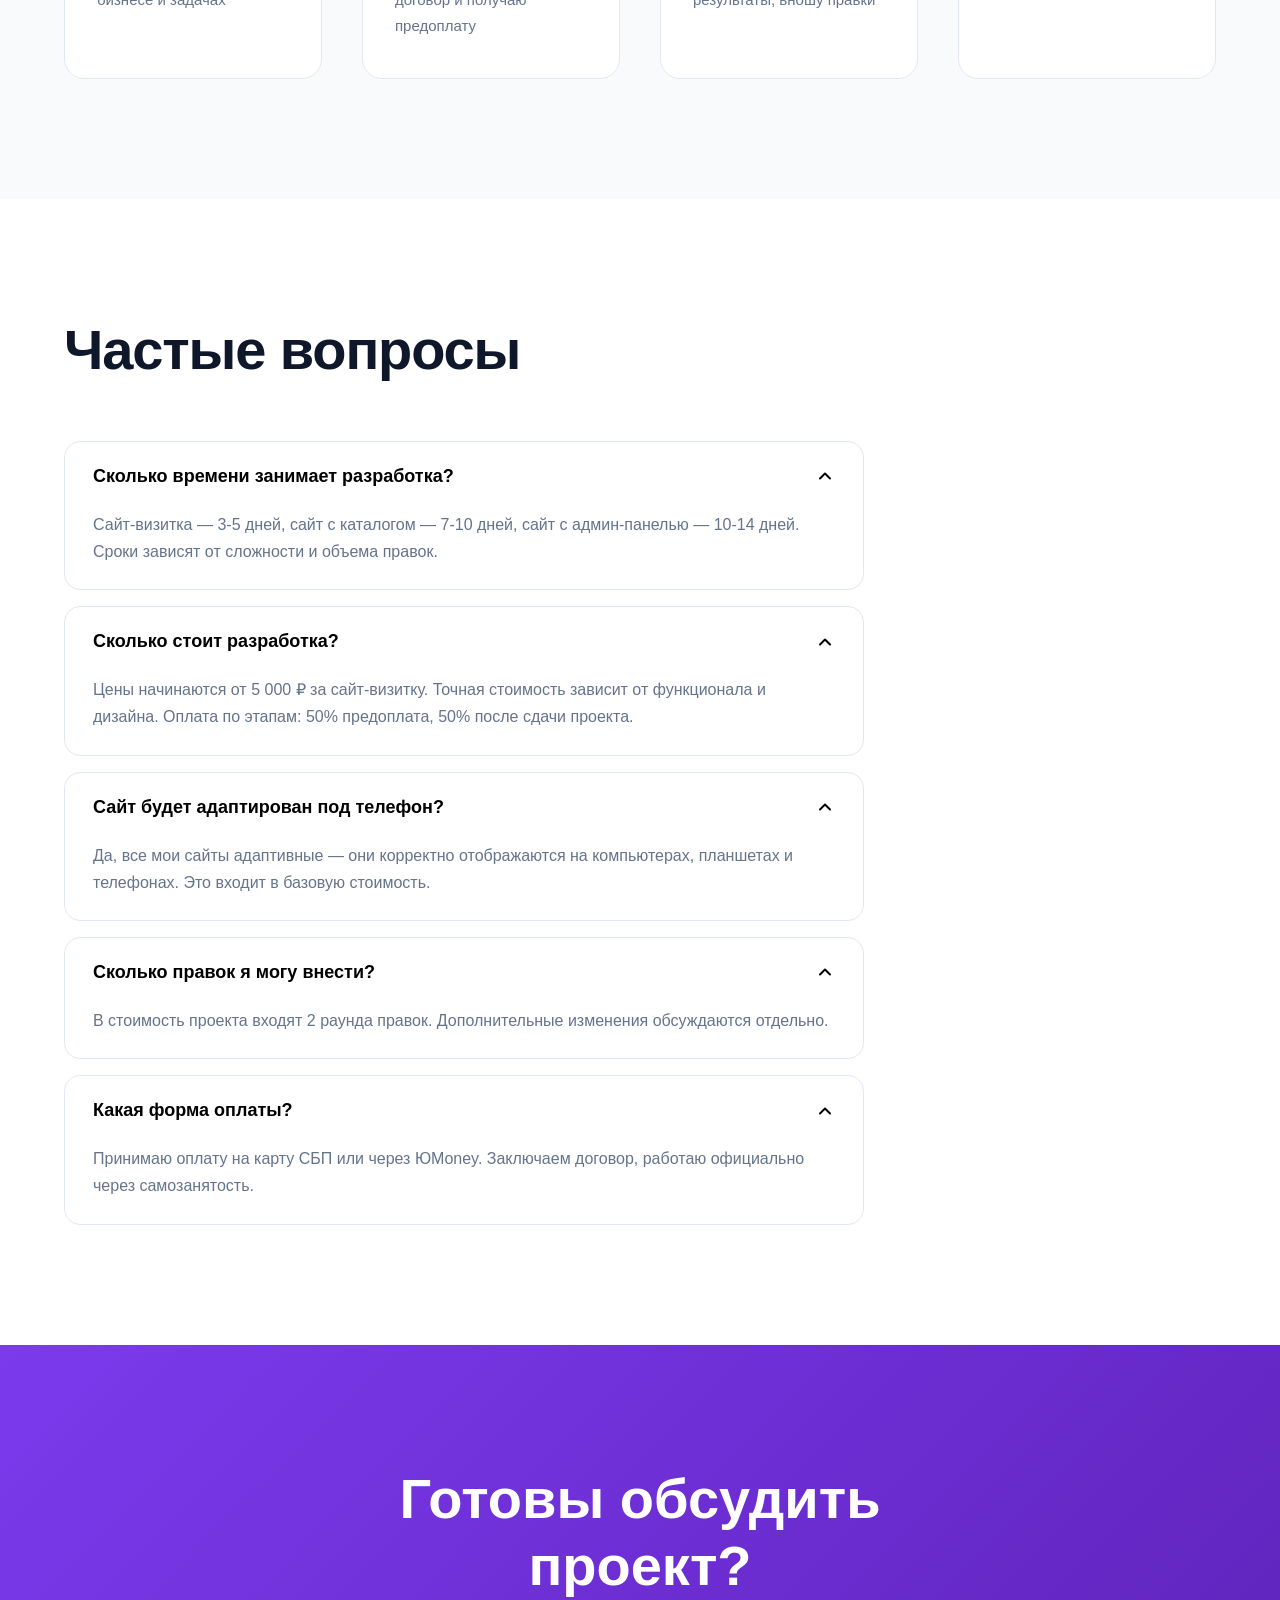
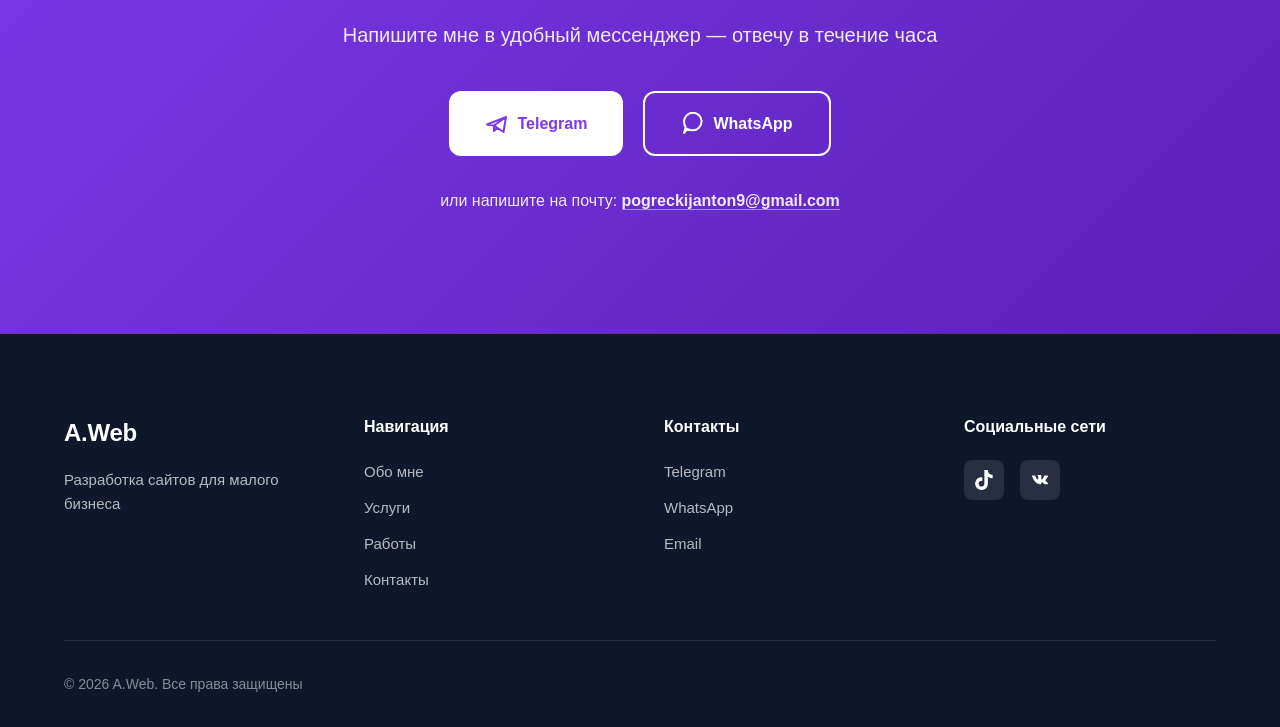
==== commit 14261875: "Add files via upload" ====
--- a/index.html
+++ b/index.html
@@ -1,491 +1,425 @@
-<!DOCTYPE html>
-<html lang="ru">
-<head>
-    <meta charset="UTF-8" />
-    <meta name="viewport" content="width=device-width, initial-scale=1.0" />
-    <title>A.Web — Студия веб-дизайна | Сайты под ключ от 3 дней</title>
-    <meta name="description" content="Студия веб-дизайна A.Web: сайты-визитки, лендинги, многостраничные сайты и Telegram-боты под ключ. Запуск от 3 дней, безлимитные правки, прозрачные цены." />
-    <meta name="theme-color" content="#05060B" />
-    <link rel="icon" type="image/svg+xml" href="logo.svg" />
-    <link rel="stylesheet" href="style.css" />
-    <link rel="preconnect" href="https://fonts.googleapis.com" />
-    <link rel="preconnect" href="https://fonts.gstatic.com" crossorigin />
-    <link href="https://fonts.googleapis.com/css2?family=Unbounded:wght@400;500;600;700&family=Manrope:wght@400;500;600;700;800&family=JetBrains+Mono:wght@400;500;600&display=swap" rel="stylesheet" />
-</head>
-<body>
-
-    <!-- Прелоадер -->
-    <div class="preloader" id="preloader">
-        <img src="logo.svg" alt="A.Web" />
-        <div class="preloader-bar"></div>
-    </div>
-
-    <!-- Прогресс скролла -->
-    <div class="progress" id="progress"></div>
-
-    <!-- Зернистая текстура -->
-    <div class="noise"></div>
-
-    <header id="header">
-        <div class="container header-content">
-            <a href="index.html" class="logo" aria-label="A.Web — на главную">
-                <img src="logo.svg" alt="A.Web логотип" />
-            </a>
-
-            <!-- Гамбургер -->
-            <button class="hamburger" id="hamburger" aria-label="Открыть меню" aria-expanded="false">
-                <span></span><span></span><span></span>
-            </button>
-
-            <!-- Меню -->
-            <nav class="nav-menu" id="navMenu">
-                <a href="#services">Услуги</a>
-                <a href="#advantages">Подход</a>
-                <a href="#process">Процесс</a>
-                <a href="#portfolio">Кейсы</a>
-                <a href="price.html">Прайс</a>
-                <a href="#faq">FAQ</a>
-                <div class="nav-contacts">
-                    <a href="tel:89507162049">📞 +7 (950) 716-20-49</a>
-                    <a href="https://t.me/frzmanager" target="_blank" rel="noopener">Telegram — обсудить проект</a>
-                    <a href="https://t.me/awebdsgn" target="_blank" rel="noopener">✦ Наш Telegram-канал</a>
-                </div>
-            </nav>
-
-            <div class="menu-overlay" id="menuOverlay"></div>
-
-            <!-- Контакты -->
-            <div class="header-contacts">
-                <a href="tel:89507162049" class="header-btn">+7 (950) 716-20-49</a>
-                <a href="https://t.me/frzmanager" target="_blank" rel="noopener" class="header-btn">Telegram</a>
-                <a href="https://t.me/awebdsgn" target="_blank" rel="noopener" class="btn btn-primary">Наш канал</a>
-                <a href="https://max.ru/u/f9LHodD0cOKoqRkYAJp980hdGNXbHpd_I7XL5P9IJL-reOM5U3hCOmzCIoU" target="_blank" rel="noopener" class="btn btn-max">MAX</a>
-            </div>
-        </div>
-    </header>
-
-    <!-- ==================== HERO ==================== -->
-    <section class="hero">
-        <div class="hero-grid"></div>
-        <div class="orb orb-1" data-parallax="18"></div>
-        <div class="orb orb-2" data-parallax="-14"></div>
-        <div class="orb orb-3" data-parallax="10"></div>
-
-        <div class="container">
-            <div class="hero-badge reveal">
-                <span class="dot"></span>
-                Студия веб-дизайна · Свободны для заказов
-            </div>
-
-            <h1 class="reveal" style="--d:.08s">От идеи —<br />до <span class="grad">работающего сайта</span></h1>
-
-            <p class="reveal" style="--d:.16s">Создаём эстетичные и функциональные интерфейсы. Превращаем идеи в полноценные цифровые продукты: быстро, под ключ и без конструкторов.</p>
-
-            <div class="hero-actions reveal" style="--d:.24s">
-                <a href="#portfolio" class="btn btn-hero btn-hero-white">Смотреть кейсы <span>↓</span></a>
-                <a href="#cta" class="btn btn-hero btn-hero-grad">Обсудить проект</a>
-                <a href="price.html" class="btn btn-hero btn-hero-ghost">Цены →</a>
-            </div>
-
-            <div class="hero-stats reveal" style="--d:.32s">
-                <div class="hstat"><b data-count="3">0</b><span>дня на запуск</span></div>
-                <div class="hstat"><b>∞</b><span>правок до результата</span></div>
-                <div class="hstat"><b data-count="100">0</b><span>% чистый код</span></div>
-                <div class="hstat"><b>24/7</b><span>на связи</span></div>
-            </div>
-
-            <div class="scroll-cue">Листай вниз</div>
-        </div>
-    </section>
-
-    <!-- ==================== MARQUEE ==================== -->
-    <div class="marquee" aria-hidden="true">
-        <div class="marquee-track">
-            <div class="marquee-group">
-                <span class="marquee-item">Сайты-визитки</span>
-                <span class="marquee-item">Лендинги</span>
-                <span class="marquee-item">Многостраничные сайты</span>
-                <span class="marquee-item">Редизайн</span>
-                <span class="marquee-item">Telegram-боты</span>
-                <span class="marquee-item">Адаптивная вёрстка</span>
-                <span class="marquee-item">Поддержка</span>
-            </div>
-            <div class="marquee-group">
-                <span class="marquee-item">Сайты-визитки</span>
-                <span class="marquee-item">Лендинги</span>
-                <span class="marquee-item">Многостраничные сайты</span>
-                <span class="marquee-item">Редизайн</span>
-                <span class="marquee-item">Telegram-боты</span>
-                <span class="marquee-item">Адаптивная вёрстка</span>
-                <span class="marquee-item">Поддержка</span>
-            </div>
-        </div>
-    </div>
-
-    <!-- ==================== УСЛУГИ ==================== -->
-    <section class="section" id="services">
-        <div class="container">
-            <div class="section-header reveal">
-                <span class="kicker">Услуги</span>
-                <h2>Что мы <span class="grad">делаем</span></h2>
-                <p>Закрываем все вопросы по дизайну и разработке — от первой идеи до технической поддержки.</p>
-            </div>
-
-            <div class="services-grid">
-                <div class="glass service-card reveal">
-                    <div class="service-top">
-                        <div class="service-icon">
-                            <svg viewBox="0 0 24 24" fill="none" stroke="currentColor" stroke-width="1.8" stroke-linecap="round" stroke-linejoin="round"><rect x="3" y="3" width="18" height="18" rx="3"/><path d="M3 9h18"/><path d="M9 21V9"/></svg>
-                        </div>
-                        <span class="service-num">/01</span>
-                    </div>
-                    <h4>Сайты-визитки</h4>
-                    <p>Лаконичный и стильный одностраничный сайт для вашего бизнеса или личного бренда.</p>
-                </div>
-
-                <div class="glass service-card reveal" style="--d:.07s">
-                    <div class="service-top">
-                        <div class="service-icon">
-                            <svg viewBox="0 0 24 24" fill="none" stroke="currentColor" stroke-width="1.8" stroke-linecap="round" stroke-linejoin="round"><path d="M4.5 16.5c-1.5 1.26-2 5-2 5s3.74-.5 5-2c.71-.84.7-2.13-.09-2.91a2.18 2.18 0 0 0-2.91-.09z"/><path d="m12 15-3-3a22 22 0 0 1 2-3.95A12.88 12.88 0 0 1 22 2c0 2.72-.78 7.5-6 11a22.35 22.35 0 0 1-4 2z"/><path d="M9 12H4s.55-3.03 2-4c1.62-1.08 5 0 5 0"/><path d="M12 15v5s3.03-.55 4-2c1.08-1.62 0-5 0-5"/></svg>
-                        </div>
-                        <span class="service-num">/02</span>
-                    </div>
-                    <h4>Лендинги</h4>
-                    <p>Продающие посадочные страницы с продуманной структурой для сбора заявок и лидов.</p>
-                </div>
-
-                <div class="glass service-card reveal" style="--d:.14s">
-                    <div class="service-top">
-                        <div class="service-icon">
-                            <svg viewBox="0 0 24 24" fill="none" stroke="currentColor" stroke-width="1.8" stroke-linecap="round" stroke-linejoin="round"><path d="m12.83 2.18a2 2 0 0 0-1.66 0L2.6 6.08a1 1 0 0 0 0 1.83l8.58 3.91a2 2 0 0 0 1.66 0l8.58-3.9a1 1 0 0 0 0-1.83Z"/><path d="m22 17.65-9.17 4.16a2 2 0 0 1-1.66 0L2 17.65"/><path d="m22 12.65-9.17 4.16a2 2 0 0 1-1.66 0L2 12.65"/></svg>
-                        </div>
-                        <span class="service-num">/03</span>
-                    </div>
-                    <h4>Многостраничные сайты</h4>
-                    <p>Корпоративные сайты, каталоги и портфолио с удобной навигацией и админкой.</p>
-                </div>
-
-                <div class="glass service-card reveal" style="--d:.21s">
-                    <div class="service-top">
-                        <div class="service-icon">
-                            <svg viewBox="0 0 24 24" fill="none" stroke="currentColor" stroke-width="1.8" stroke-linecap="round" stroke-linejoin="round"><path d="M21 12a9 9 0 1 1-2.64-6.36"/><path d="M21 3v6h-6"/><path d="m9 12 2 2 4-4"/></svg>
-                        </div>
-                        <span class="service-num">/04</span>
-                    </div>
-                    <h4>Редизайн</h4>
-                    <p>Освежим и модернизируем внешний вид устаревшего сайта — без потери контента и позиций.</p>
-                </div>
-
-                <div class="glass service-card reveal" style="--d:.28s">
-                    <div class="service-top">
-                        <div class="service-icon">
-                            <svg viewBox="0 0 24 24" fill="none" stroke="currentColor" stroke-width="1.8" stroke-linecap="round" stroke-linejoin="round"><path d="M12 8V4H8"/><rect x="4" y="8" width="16" height="12" rx="2"/><path d="M2 14h2"/><path d="M20 14h2"/><path d="M15 13v2"/><path d="M9 13v2"/></svg>
-                        </div>
-                        <span class="service-num">/05</span>
-                    </div>
-                    <h4>Telegram-боты</h4>
-                    <p>Автоматизация бизнеса: сбор заявок, рассылки и интерактивные боты под ваши задачи.</p>
-                </div>
-
-                <div class="glass service-card reveal" style="--d:.35s">
-                    <div class="service-top">
-                        <div class="service-icon">
-                            <svg viewBox="0 0 24 24" fill="none" stroke="currentColor" stroke-width="1.8" stroke-linecap="round" stroke-linejoin="round"><rect x="2" y="3" width="20" height="14" rx="2"/><path d="M8 21h8"/><path d="M12 17v4"/></svg>
-                        </div>
-                        <span class="service-num">/06</span>
-                    </div>
-                    <h4>Адаптивная вёрстка</h4>
-                    <p>Идеальное отображение на всех устройствах: от широких мониторов до любых смартфонов.</p>
-                </div>
-            </div>
-        </div>
-    </section>
-
-    <!-- ==================== ПОДХОД (СРАВНЕНИЕ) ==================== -->
-    <section class="section comparison-wrap" id="advantages" style="padding-top: 20px;">
-        <div class="container">
-            <div class="section-header center reveal">
-                <span class="kicker">Наш подход</span>
-                <h2>Самописный сайт <span class="grad">против конструктора</span></h2>
-                <p>Почему мы пишем код руками, а не собираем сайты в Tilda/Wix.</p>
-            </div>
-
-            <div class="table-shell reveal">
-                <div class="table-scroll">
-                    <table class="comparison-table">
-                        <thead>
-                            <tr>
-                                <th>Критерий</th>
-                                <th>✓ Самописный сайт</th>
-                                <th>✕ Конструктор (Tilda/Wix)</th>
-                            </tr>
-                        </thead>
-                        <tbody>
-                            <tr>
-                                <td>Скорость разработки</td>
-                                <td><span class="cmp-yes">Быстрая, до 3 дней</span></td>
-                                <td><span class="cmp-no">Долгая, недели</span></td>
-                            </tr>
-                            <tr>
-                                <td>Качество вёрстки</td>
-                                <td><span class="cmp-yes">Чистый код, высокая скорость загрузки</span></td>
-                                <td><span class="cmp-no">Перегруженный код, часто тормозит</span></td>
-                            </tr>
-                            <tr>
-                                <td>Правки и доработки</td>
-                                <td><span class="cmp-yes">Безлимитные правки под ключ</span></td>
-                                <td><span class="cmp-no">Ограниченные шаблоны, сложно кастомизировать</span></td>
-                            </tr>
-                            <tr>
-                                <td>Итоговая цена</td>
-                                <td><span class="cmp-yes">Фиксированная и прозрачная</span></td>
-                                <td><span class="cmp-no">Платная подписка + скрытые платежи</span></td>
-                            </tr>
-                        </tbody>
-                    </table>
-                </div>
-            </div>
-        </div>
-    </section>
-
-    <!-- ==================== ПРОЦЕСС ==================== -->
-    <section class="section" id="process" style="padding-top: 30px;">
-        <div class="container">
-            <div class="section-header reveal">
-                <span class="kicker">Процесс</span>
-                <h2>Понятно и прозрачно <span class="grad">на каждом этапе</span></h2>
-                <p>Вы всегда знаете, что происходит с проектом и что будет дальше.</p>
-            </div>
-
-            <div class="process-grid">
-                <div class="glass step-card reveal">
-                    <div class="step-badge"><span class="num">01</span><span class="label">Бриф</span></div>
-                    <h4>Знакомство</h4>
-                    <p>Обсуждаем цели и задачи проекта, разбираем потребности вашей целевой аудитории.</p>
-                </div>
-                <div class="glass step-card reveal" style="--d:.07s">
-                    <div class="step-badge"><span class="num">02</span><span class="label">Прототип</span></div>
-                    <h4>Визуализация</h4>
-                    <p>Создаём структуру сайта и показываем, как будет выглядеть будущий интерфейс.</p>
-                </div>
-                <div class="glass step-card reveal" style="--d:.14s">
-                    <div class="step-badge"><span class="num">03</span><span class="label">Правки</span></div>
-                    <h4>Корректировка</h4>
-                    <p>Вносим изменения и утверждаем окончательный дизайн-макет — до полного согласия.</p>
-                </div>
-                <div class="glass step-card reveal" style="--d:.21s">
-                    <div class="step-badge"><span class="num">04</span><span class="label">Тест</span></div>
-                    <h4>Проверка</h4>
-                    <p>Тестируем адаптивность, работоспособность кнопок и форм обратной связи.</p>
-                </div>
-                <div class="glass step-card reveal" style="--d:.28s">
-                    <div class="step-badge"><span class="num">05</span><span class="label">Запуск</span></div>
-                    <h4>Релиз</h4>
-                    <p>Размещаем сайт на сервере, подключаем домен и проводим финальную проверку.</p>
-                </div>
-                <div class="glass step-card reveal" style="--d:.35s">
-                    <div class="step-badge"><span class="num">06</span><span class="label">Поддержка</span></div>
-                    <h4>После запуска</h4>
-                    <p>Продолжаем техническое сопровождение и оперативно отвечаем на вопросы.</p>
-                </div>
-            </div>
-        </div>
-    </section>
-
-    <!-- ==================== КЕЙСЫ ==================== -->
-    <section class="section portfolio" id="portfolio">
-        <div class="container">
-            <div class="section-header center reveal">
-                <span class="kicker">Кейсы</span>
-                <h2>Живые примеры <span class="grad">наших работ</span></h2>
-                <p>Доказательство того, что мы не просто обещаем, а реально делаем.</p>
-            </div>
-
-            <article class="case-card reveal">
-                <div class="case-media">
-                    <span class="case-tag">Сайт-визитка</span>
-                    <img src="flower.jpg" alt="Сайт «Территория цветов»" loading="lazy" />
-                </div>
-                <div class="case-info">
-                    <span class="idx">КЕЙС / 01</span>
-                    <h3>Территория цветов</h3>
-                    <p>Создание атмосферы с помощью дизайна. Нежный и воздушный сайт цветочного салона с удобным каталогом.</p>
-                    <div class="case-meta">
-                        <span>дизайн + вёрстка</span>
-                        <span>адаптив</span>
-                    </div>
-                    <a href="https://froziiiixxxxo.github.io/territoriacvetov/" target="_blank" rel="noopener" class="btn-project">Смотреть кейс <span class="arr">→</span></a>
-                </div>
-            </article>
-
-            <article class="case-card case-card--flip reveal">
-                <div class="case-media">
-                    <span class="case-tag">Сайт-визитка</span>
-                    <img src="paricmaa.jpg" alt="Сайт салона «Анна & Шик»" loading="lazy" />
-                </div>
-                <div class="case-info">
-                    <span class="idx">КЕЙС / 02</span>
-                    <h3>Салон Анна &amp; Шик</h3>
-                    <p>Лаконичный, премиальный лендинг для салона красоты. Продуманная структура для демонстрации мастерства.</p>
-                    <div class="case-meta">
-                        <span>премиум-стиль</span>
-                        <span>запись онлайн</span>
-                    </div>
-                    <a href="https://froziiiixxxxo.github.io/Anna-Shik/" target="_blank" rel="noopener" class="btn-project">Смотреть кейс <span class="arr">→</span></a>
-                </div>
-            </article>
-
-            <article class="case-card reveal">
-                <div class="case-media">
-                    <span class="case-tag">Лендинг</span>
-                    <img src="sclad.jpg" alt="Склад" loading="lazy" />
-                </div>
-                <div class="case-info">
-                    <span class="idx">КЕЙС / 03</span>
-                    <h3>Склад</h3>
-                    <p>Лендинг для склада. Выполнено в деловом стиле.</p>
-                    <div class="case-meta">
-                        <span>деловой стиль</span>
-                        <span>качественная реклама</span>
-                    </div>
-                    <a href="https://froziiiixxxxo.github.io/sclad/" target="_blank" rel="noopener" class="btn-project">Смотреть кейс <span class="arr">→</span></a>
-                </div>
-            </article>
-        </div>
-    </section>
-
-    <!-- ==================== FAQ ==================== -->
-    <section class="section" id="faq" style="padding-top: 40px;">
-        <div class="container">
-            <div class="section-header center reveal">
-                <span class="kicker">FAQ</span>
-                <h2>Частые <span class="grad">вопросы</span></h2>
-                <p>Собрали то, о чём спрашивают чаще всего. Не нашли ответ — напишите нам.</p>
-            </div>
-
-            <div class="faq-list reveal">
-                <div class="glass faq-item">
-                    <button class="faq-q" type="button">
-                        Сколько стоит сайт?
-                        <span class="faq-icon"></span>
-                    </button>
-                    <div class="faq-a">
-                        <div class="faq-a-inner">
-                            <p>Сайт-визитка — от 5 000 ₽, сайт с каталогом — от 6 000 ₽, доработки — от 2 000 ₽. Полный прайс с описанием каждого тарифа — <a href="price.html">на странице цен</a>. Цена фиксируется до начала работы и не меняется.</p>
-                        </div>
-                    </div>
-                </div>
-
-                <div class="glass faq-item">
-                    <button class="faq-q" type="button">
-                        Какие сроки разработки?
-                        <span class="faq-icon"></span>
-                    </button>
-                    <div class="faq-a">
-                        <div class="faq-a-inner">
-                            <p>Сайт-визитку запускаем в среднем за 3 дня после получения брифа и материалов. Многостраничные проекты и каталоги — от 5–7 дней. Точные сроки фиксируем перед стартом и соблюдаем их.</p>
-                        </div>
-                    </div>
-                </div>
-
-                <div class="glass faq-item">
-                    <button class="faq-q" type="button">
-                        Можно ли вносить правки после запуска?
-                        <span class="faq-icon"></span>
-                    </button>
-                    <div class="faq-a">
-                        <div class="faq-a-inner">
-                            <p>Да. На этапе дизайна правки безлимитны — работаем до полного согласия. После запуска можно взять подписку на обслуживание: оперативные правки, обновления контента и консультации.</p>
-                        </div>
-                    </div>
-                </div>
-
-                <div class="glass faq-item">
-                    <button class="faq-q" type="button">
-                        Что нужно от меня для старта?
-                        <span class="faq-icon"></span>
-                    </button>
-                    <div class="faq-a">
-                        <div class="faq-a-inner">
-                            <p>Минимум: 15 минут на бриф — расскажете о бизнесе, целях и примерах, которые нравятся. Тексты и фото можно передать в любом виде — поможем структурировать и при необходимости допишем.</p>
-                        </div>
-                    </div>
-                </div>
-
-                <div class="glass faq-item">
-                    <button class="faq-q" type="button">
-                        Будет ли сайт хорошо выглядеть на телефоне?
-                        <span class="faq-icon"></span>
-                    </button>
-                    <div class="faq-a">
-                        <div class="faq-a-inner">
-                            <p>Обязательно. Адаптивная вёрстка входит в каждый проект: проверяем отображение на смартфонах, планшетах и десктопе, тестируем скорость загрузки и удобство навигации до сдачи работы.</p>
-                        </div>
-                    </div>
-                </div>
-            </div>
-        </div>
-    </section>
-
-    <!-- ==================== CTA ==================== -->
-    <section class="cta-section" id="cta">
-        <div class="container">
-            <div class="cta-panel reveal">
-                <span class="kicker">Свяжитесь с нами</span>
-                <h2>Есть идея? <span style="background:linear-gradient(120deg,#C084FC,#6E5CFF);-webkit-background-clip:text;background-clip:text;-webkit-text-fill-color:transparent;color:transparent;">Воплотим в жизнь!</span></h2>
-                <p>Напишите в Telegram — обсудим проект. Мы всегда на связи и отвечаем в течение пары часов.</p>
-                <div class="cta-actions">
-                    <a href="https://t.me/frzmanager" target="_blank" rel="noopener" class="btn btn-hero btn-hero-grad">Обсудить проект в Telegram <span class="arr">→</span></a>
-                    <a href="tel:89507162049" class="btn btn-hero btn-hero-ghost">+7 (950) 716-20-49</a>
-                </div>
-                <div class="cta-note">Отвечаем в течение пары часов · ежедневно</div>
-            </div>
-        </div>
-    </section>
-
-    <!-- ==================== FOOTER ==================== -->
-    <footer>
-        <div class="container">
-            <div class="footer-top">
-                <div class="footer-brand">
-                    <a href="index.html" class="logo" aria-label="A.Web">
-                        <img src="logo.svg" alt="A.Web" style="height: 34px;" />
-                    </a>
-                    <p>Студия веб-дизайна. Создаём эстетичные и функциональные интерфейсы — от идеи до работающего сайта.</p>
-                    <div class="footer-socials">
-                        <a href="https://t.me/frzmanager" target="_blank" rel="noopener">Telegram</a>
-                        <a href="https://t.me/awebdsgn" target="_blank" rel="noopener" class="hl">Наш канал</a>
-                        <a href="https://max.ru/u/f9LHodD0cOKoqRkYAJp980hdGNXbHpd_I7XL5P9IJL-reOM5U3hCOmzCIoU" target="_blank" rel="noopener">MAX</a>
-                    </div>
-                </div>
-                <div class="footer-col">
-                    <h5>Навигация</h5>
-                    <a href="#services">Услуги</a>
-                    <a href="#advantages">Наш подход</a>
-                    <a href="#process">Процесс</a>
-                    <a href="#portfolio">Кейсы</a>
-                    <a href="price.html">Прайс</a>
-                </div>
-                <div class="footer-col">
-                    <h5>Контакты</h5>
-                    <a href="tel:89507162049">+7 (950) 716-20-49</a>
-                    <a href="https://t.me/frzmanager" target="_blank" rel="noopener">t.me/frzmanager</a>
-                    <a href="https://t.me/awebdsgn" target="_blank" rel="noopener">t.me/awebdsgn</a>
-                    <a href="https://max.ru/u/f9LHodD0cOKoqRkYAJp980hdGNXbHpd_I7XL5P9IJL-reOM5U3hCOmzCIoU" target="_blank" rel="noopener">MAX — мессенджер</a>
-                </div>
-            </div>
-            <div class="footer-bottom">
-                <span class="copyright">© <span id="year">2026</span> A.Web. Все права защищены.</span>
-                <span class="made">Сделано с <em>✦</em> студией A.Web — чистый код, без конструкторов</span>
-            </div>
-        </div>
-    </footer>
-
-    <!-- Кнопка вверх -->
-    <button class="to-top" id="toTop" aria-label="Наверх">
-        <svg viewBox="0 0 24 24" fill="none" stroke="currentColor" stroke-width="2.2" stroke-linecap="round" stroke-linejoin="round"><path d="m18 15-6-6-6 6"/></svg>
-    </button>
-
-    <script src="main.js"></script>
-</body>
-</html>
+<!DOCTYPE html>
+<html lang="ru">
+<head>
+    <meta charset="UTF-8">
+    <meta name="viewport" content="width=device-width, initial-scale=1.0">
+    <title>A.Web — Сайты для малого бизнеса</title>
+    <meta name="description" content="Разработка сайтов для малого бизнеса. Визитки, каталоги, лендинги. Быстро, красиво, современно.">
+    <link rel="stylesheet" href="style.css">
+</head>
+<body>
+    <!-- Шапка -->
+    <header class="header">
+        <div class="container">
+            <div class="header__inner">
+                <a href="#" class="logo">A.Web</a>
+                <nav class="nav">
+                    <a href="#about" class="nav__link">Обо мне</a>
+                    <a href="#services" class="nav__link">Услуги</a>
+                    <a href="#works" class="nav__link">Работы</a>
+                    <a href="#contact" class="nav__link">Контакты</a>
+                </nav>
+                <a href="@frzmanager" target="_blank" class="btn btn--primary">Обсудить проект</a>
+                <button class="burger" aria-label="Меню">
+                    <span></span>
+                    <span></span>
+                    <span></span>
+                </button>
+            </div>
+        </div>
+    </header>
+
+    <!-- Мобильное меню -->
+    <div class="mobile-menu">
+        <nav class="mobile-menu__nav">
+            <a href="#about" class="mobile-menu__link">Обо мне</a>
+            <a href="#services" class="mobile-menu__link">Услуги</a>
+            <a href="#works" class="mobile-menu__link">Работы</a>
+            <a href="#contact" class="mobile-menu__link">Контакты</a>
+            <a href="https://t.me/frzmanager" target="_blank" class="btn btn--primary">Обсудить проект</a>
+        </nav>
+    </div>
+
+    <!-- Главный экран -->
+    <section class="hero">
+        <div class="container">
+            <div class="hero__inner">
+                <div class="hero__content">
+                    <h1 class="hero__title fade-in">
+                        От идеи<br>до<br><span class="text-accent">работающего сайта</span>
+                    </h1>
+                    <p class="hero__subtitle fade-in">
+                        Создаю современные сайты для малого бизнеса: <br>визитки, каталоги, лендинги. С использованием ИИ для ускорения.
+                    </p>
+                    <a href="https://t.me/frzmanager" target="_blank" class="btn btn--large btn--primary fade-in">
+                        Обсудить проект
+                        <svg width="20" height="20" viewBox="0 0 20 20" fill="none">
+                            <path d="M4 10H16M16 10L10 4M16 10L10 16" stroke="currentColor" stroke-width="2" stroke-linecap="round" stroke-linejoin="round"/>
+                        </svg>
+                    </a>
+                </div>
+                <div class="hero__image fade-in">
+                    <div class="hero__photo">
+                        <!-- Здесь будет ваша фотография -->
+                        <img src="image\photonasite.jpg" alt="Фото разработчика A.Web">
+                    </div>
+                </div>
+            </div>
+        </div>
+    </section>
+
+    <!-- Бегущая строка -->
+    <div class="marquee">
+        <div class="marquee__content">
+            <span>HTML</span>
+            <span>CSS</span>
+            <span>JavaScript</span>
+            <span>Claude AI</span>
+            <span>Адаптивная верстка</span>
+            <span>Figma</span>
+            <span>Git</span>
+            <span>HTML</span>
+            <span>CSS</span>
+            <span>JavaScript</span>
+            <span>Claude AI</span>
+            <span>Адаптивная верстка</span>
+            <span>Figma</span>
+            <span>Git</span>
+        </div>
+    </div>
+
+    <!-- Обо мне -->
+    <section id="about" class="about section">
+        <div class="container">
+            <div class="about__inner">
+                <div class="about__content reveal">
+                    <h2 class="section__title">Обо мне</h2>
+                    <div class="about__text">
+                        <p>Привет! Меня зовут Антон, и я создаю сайты для малого бизнеса.</p>
+                        <p>Начал разрабатывать в 2025 году. За это время сделал более <strong>10 проектов</strong> для реальных клиентов — салоны красоты, магазины, услуги.</p>
+                        <p>Работаю с современными технологиями: HTML, CSS, JavaScript. Использую <strong>Claude и другие ИИ-инструменты</strong> для ускорения разработки и автоматизации рутинных задач.</p>
+                        <p>Моя цель — помочь малому бизнесу быть заметным в интернете. Делаю сайты, которые не просто красиво выглядят, но и <strong>приносят клиентов</strong>.</p>
+                    </div>
+                    <div class="about__stats">
+                        <div class="stat">
+                            <div class="stat__number">10+</div>
+                            <div class="stat__label">проектов</div>
+                        </div>
+                        <div class="stat">
+                            <div class="stat__number">1</div>
+                            <div class="stat__label">год опыта</div>
+                        </div>
+                        <div class="stat">
+                            <div class="stat__number">100%</div>
+                            <div class="stat__label">довольных клиентов</div>
+                        </div>
+                    </div>
+                </div>
+            </div>
+        </div>
+    </section>
+
+    <!-- Услуги -->
+    <section id="services" class="services section">
+        <div class="container">
+            <h2 class="section__title reveal">Услуги</h2>
+            <div class="services__grid">
+                <div class="service-card reveal">
+                    <div class="service-card__icon">
+                        <svg width="40" height="40" viewBox="0 0 40 40" fill="none">
+                            <rect x="5" y="8" width="30" height="24" rx="2" stroke="currentColor" stroke-width="2"/>
+                            <path d="M5 14H35" stroke="currentColor" stroke-width="2"/>
+                        </svg>
+                    </div>
+                    <h3 class="service-card__title">Сайт-визитка</h3>
+                    <p class="service-card__description">Одностраничный сайт с информацией о вашем бизнесе, контактами и формой обратной связи.</p>
+                    <div class="service-card__price">от 5 000 ₽</div>
+                </div>
+
+                <div class="service-card reveal">
+                    <div class="service-card__icon">
+                        <svg width="40" height="40" viewBox="0 0 40 40" fill="none">
+                            <rect x="5" y="5" width="30" height="30" rx="2" stroke="currentColor" stroke-width="2"/>
+                            <path d="M5 12H35M12 5V35" stroke="currentColor" stroke-width="2"/>
+                        </svg>
+                    </div>
+                    <h3 class="service-card__title">Сайт с каталогом</h3>
+                    <p class="service-card__description">Многостраничный сайт с каталогом товаров или услуг и удобной навигацией.</p>
+                    <div class="service-card__price">от 6 000 ₽</div>
+                </div>
+
+                <div class="service-card reveal">
+                    <div class="service-card__icon">
+                        <svg width="40" height="40" viewBox="0 0 40 40" fill="none">
+                            <rect x="5" y="8" width="30" height="24" rx="2" stroke="currentColor" stroke-width="2"/>
+                            <circle cx="12" cy="18" r="2" fill="currentColor"/>
+                            <circle cx="20" cy="18" r="2" fill="currentColor"/>
+                            <circle cx="28" cy="18" r="2" fill="currentColor"/>
+                        </svg>
+                    </div>
+                    <h3 class="service-card__title">Сайт с админ-панелью</h3>
+                    <p class="service-card__description">Сайт с возможностью самостоятельно управлять контентом: добавлять товары, редактировать информацию.</p>
+                    <div class="service-card__price">от 7 000 ₽</div>
+                </div>
+
+                <div class="service-card reveal">
+                    <div class="service-card__icon">
+                        <svg width="40" height="40" viewBox="0 0 40 40" fill="none">
+                            <path d="M20 5V35M5 20H35" stroke="currentColor" stroke-width="2" stroke-linecap="round"/>
+                            <circle cx="20" cy="20" r="12" stroke="currentColor" stroke-width="2"/>
+                        </svg>
+                    </div>
+                    <h3 class="service-card__title">Автоматизация через ИИ</h3>
+                    <p class="service-card__description">Интеграция ИИ-инструментов для автоматизации: чат-боты, обработка заявок, генерация контента.</p>
+                    <div class="service-card__price">от 7 000 ₽</div>
+                </div>
+            </div>
+        </div>
+    </section>
+
+    <!-- Работы -->
+    <section id="works" class="works section">
+        <div class="container">
+            <h2 class="section__title reveal">Мои работы</h2>
+            <div class="works__grid">
+                <article class="work-card reveal">
+                    <div class="work-card__image">
+                        <img src="image\flower.jpg" alt="Сайт для цветочного магазина Территория цветов">
+                    </div>
+                    <div class="work-card__content">
+                        <h3 class="work-card__title">Территория цветов</h3>
+                        <p class="work-card__description">Сайт для цветочного магазина с каталогом букетов и формой заказа</p>
+                        <a href="https://froziiiixxxxo.github.io/territoriacvetov/" class="work-card__link">
+                            Посмотреть
+                            <svg width="16" height="16" viewBox="0 0 16 16" fill="none">
+                                <path d="M3 8H13M13 8L8 3M13 8L8 13" stroke="currentColor" stroke-width="1.5" stroke-linecap="round" stroke-linejoin="round"/>
+                            </svg>
+                        </a>
+                    </div>
+                </article>
+
+                <article class="work-card reveal">
+                    <div class="work-card__image">
+                        <img src="image\contessaa.jpg" alt="Сайт для салона красоты Contessa Hair">
+                    </div>
+                    <div class="work-card__content">
+                        <h3 class="work-card__title">Contessa Hair</h3>
+                        <p class="work-card__description">Сайт-визитка для салона красоты с галереей работ и записью онлайн</p>
+                        <a href="https://froziiiixxxxo.github.io/contessahair/" class="work-card__link">
+                            Посмотреть
+                            <svg width="16" height="16" viewBox="0 0 16 16" fill="none">
+                                <path d="M3 8H13M13 8L8 3M13 8L8 13" stroke="currentColor" stroke-width="1.5" stroke-linecap="round" stroke-linejoin="round"/>
+                            </svg>
+                        </a>
+                    </div>
+                </article>
+
+                <article class="work-card reveal">
+                    <div class="work-card__image">
+                        <img src="image\sclad.jpg" alt="Сайт для склада в Калуге">
+                    </div>
+                    <div class="work-card__content">
+                        <h3 class="work-card__title">Склад в Калуге</h3>
+                        <p class="work-card__description">Корпоративный сайт с информацией об услугах аренды складских помещений</p>
+                        <a href="https://froziiiixxxxo.github.io/sclad/" class="work-card__link">
+                            Посмотреть
+                            <svg width="16" height="16" viewBox="0 0 16 16" fill="none">
+                                <path d="M3 8H13M13 8L8 3M13 8L8 13" stroke="currentColor" stroke-width="1.5" stroke-linecap="round" stroke-linejoin="round"/>
+                            </svg>
+                        </a>
+                    </div>
+                </article>
+
+                <article class="work-card reveal">
+                    <div class="work-card__image">
+                        <img src="image\paricma.jpg" alt="Сайт для парикмахерской Анна&Шик">
+                    </div>
+                    <div class="work-card__content">
+                        <h3 class="work-card__title">Анна&Шик</h3>
+                        <p class="work-card__description">Лендинг для парикмахерской с прайс-листом и удобной формой записи</p>
+                        <a href="https://froziiiixxxxo.github.io/Anna-Shik/" class="work-card__link">
+                            Посмотреть
+                            <svg width="16" height="16" viewBox="0 0 16 16" fill="none">
+                                <path d="M3 8H13M13 8L8 3M13 8L8 13" stroke="currentColor" stroke-width="1.5" stroke-linecap="round" stroke-linejoin="round"/>
+                            </svg>
+                        </a>
+                    </div>
+                </article>
+            </div>
+        </div>
+    </section>
+
+    <!-- Как я работаю -->
+    <section class="process section">
+        <div class="container">
+            <h2 class="section__title reveal">Как я работаю</h2>
+            <div class="process__grid">
+                <div class="process-step reveal">
+                    <div class="process-step__number">01</div>
+                    <h3 class="process-step__title">Заявка</h3>
+                    <p class="process-step__description">Вы оставляете заявку в Telegram или WhatsApp, рассказываете о своем бизнесе и задачах</p>
+                </div>
+                <div class="process-step reveal">
+                    <div class="process-step__number">02</div>
+                    <h3 class="process-step__title">Обсуждение</h3>
+                    <p class="process-step__description">Обсуждаем детали проекта, сроки и стоимость. Заключаем договор и получаю предоплату</p>
+                </div>
+                <div class="process-step reveal">
+                    <div class="process-step__number">03</div>
+                    <h3 class="process-step__title">Разработка</h3>
+                    <p class="process-step__description">Создаю дизайн и верстаю сайт. Показываю промежуточные результаты, вношу правки</p>
+                </div>
+                <div class="process-step reveal">
+                    <div class="process-step__number">04</div>
+                    <h3 class="process-step__title">Запуск</h3>
+                    <p class="process-step__description">Тестирую сайт, размещаю на хостинге, передаю вам все доступы. Готово!</p>
+                </div>
+            </div>
+        </div>
+    </section>
+
+    <!-- FAQ -->
+    <section class="faq section">
+        <div class="container">
+            <h2 class="section__title reveal">Частые вопросы</h2>
+            <div class="faq__list">
+                <div class="faq-item reveal">
+                    <button class="faq-item__question">
+                        Сколько времени занимает разработка?
+                        <svg width="20" height="20" viewBox="0 0 20 20" fill="none">
+                            <path d="M5 7.5L10 12.5L15 7.5" stroke="currentColor" stroke-width="2" stroke-linecap="round" stroke-linejoin="round"/>
+                        </svg>
+                    </button>
+                    <div class="faq-item__answer">
+                        <p>Сайт-визитка — 3-5 дней, сайт с каталогом — 7-10 дней, сайт с админ-панелью — 10-14 дней. Сроки зависят от сложности и объема правок.</p>
+                    </div>
+                </div>
+
+                <div class="faq-item reveal">
+                    <button class="faq-item__question">
+                        Сколько стоит разработка?
+                        <svg width="20" height="20" viewBox="0 0 20 20" fill="none">
+                            <path d="M5 7.5L10 12.5L15 7.5" stroke="currentColor" stroke-width="2" stroke-linecap="round" stroke-linejoin="round"/>
+                        </svg>
+                    </button>
+                    <div class="faq-item__answer">
+                        <p>Цены начинаются от 5 000 ₽ за сайт-визитку. Точная стоимость зависит от функционала и дизайна. Оплата по этапам: 50% предоплата, 50% после сдачи проекта.</p>
+                    </div>
+                </div>
+
+                <div class="faq-item reveal">
+                    <button class="faq-item__question">
+                        Сайт будет адаптирован под телефон?
+                        <svg width="20" height="20" viewBox="0 0 20 20" fill="none">
+                            <path d="M5 7.5L10 12.5L15 7.5" stroke="currentColor" stroke-width="2" stroke-linecap="round" stroke-linejoin="round"/>
+                        </svg>
+                    </button>
+                    <div class="faq-item__answer">
+                        <p>Да, все мои сайты адаптивные — они корректно отображаются на компьютерах, планшетах и телефонах. Это входит в базовую стоимость.</p>
+                    </div>
+                </div>
+
+                <div class="faq-item reveal">
+                    <button class="faq-item__question">
+                        Сколько правок я могу внести?
+                        <svg width="20" height="20" viewBox="0 0 20 20" fill="none">
+                            <path d="M5 7.5L10 12.5L15 7.5" stroke="currentColor" stroke-width="2" stroke-linecap="round" stroke-linejoin="round"/>
+                        </svg>
+                    </button>
+                    <div class="faq-item__answer">
+                        <p>В стоимость проекта входят 2 раунда правок. Дополнительные изменения обсуждаются отдельно.</p>
+                    </div>
+                </div>
+
+                <div class="faq-item reveal">
+                    <button class="faq-item__question">
+                        Какая форма оплаты?
+                        <svg width="20" height="20" viewBox="0 0 20 20" fill="none">
+                            <path d="M5 7.5L10 12.5L15 7.5" stroke="currentColor" stroke-width="2" stroke-linecap="round" stroke-linejoin="round"/>
+                        </svg>
+                    </button>
+                    <div class="faq-item__answer">
+                        <p>Принимаю оплату на карту СБП или через ЮMoney. Заключаем договор, работаю официально через самозанятость.</p>
+                    </div>
+                </div>
+            </div>
+        </div>
+    </section>
+
+    <!-- Контакты -->
+    <section id="contact" class="contact section">
+        <div class="container">
+            <div class="contact__inner reveal">
+                <h2 class="contact__title">Готовы обсудить проект?</h2>
+                <p class="contact__subtitle">Напишите мне в удобный мессенджер — отвечу в течение часа</p>
+                <div class="contact__buttons">
+                    <a href="https://t.me/frzmanager" target="_blank" class="btn btn--large btn--primary">
+                        <svg width="24" height="24" viewBox="0 0 24 24" fill="none">
+                            <path d="M21 5L2 12.5L9 13.5M21 5L18.5 20L9 13.5M21 5L9 13.5M9 13.5V19L12.2488 15.7229" stroke="currentColor" stroke-width="2" stroke-linecap="round" stroke-linejoin="round"/>
+                        </svg>
+                        Telegram
+                    </a>
+                    <a href="https://wa.me/79507162049" target="_blank" class="btn btn--large btn--outline">
+                        <svg width="24" height="24" viewBox="0 0 24 24" fill="none">
+                            <path d="M3 21L4.65 15.3C3.63 13.6 3.06 11.62 3.06 9.57C3.06 4.73 7.02 0.769999 11.86 0.769999C14.2 0.769999 16.39 1.69 18.03 3.33C19.67 4.97 20.6 7.17 20.6 9.5C20.6 14.34 16.64 18.3 11.8 18.3C9.89 18.3 8.03 17.79 6.41 16.84L3 21Z" stroke="currentColor" stroke-width="2" stroke-linecap="round" stroke-linejoin="round"/>
+                        </svg>
+                        WhatsApp
+                    </a>
+                </div>
+                <div class="contact__email">
+                    или напишите на почту: <a href="mailto:pogreckijanton9@gmail.com">pogreckijanton9@gmail.com</a>
+                </div>
+            </div>
+        </div>
+    </section>
+
+    <!-- Футер -->
+    <footer class="footer">
+        <div class="container">
+            <div class="footer__inner">
+                <div class="footer__column">
+                    <div class="logo footer__logo">A.Web</div>
+                    <p class="footer__text">Разработка сайтов для малого бизнеса</p>
+                </div>
+                <div class="footer__column">
+                    <h4 class="footer__title">Навигация</h4>
+                    <nav class="footer__nav">
+                        <a href="#about" class="footer__link">Обо мне</a>
+                        <a href="#services" class="footer__link">Услуги</a>
+                        <a href="#works" class="footer__link">Работы</a>
+                        <a href="#contact" class="footer__link">Контакты</a>
+                    </nav>
+                </div>
+                <div class="footer__column">
+                    <h4 class="footer__title">Контакты</h4>
+                    <div class="footer__contacts">
+                        <a href="@frzmanager" target="_blank" class="footer__link">Telegram</a>
+                        <a href="https://wa.me/79507162049" target="_blank" class="footer__link">WhatsApp</a>
+                        <a href="mailto:pogreckijanton9@gmail.com" class="footer__link">Email</a>
+                    </div>
+                </div>
+                <div class="footer__column">
+                    <h4 class="footer__title">Социальные сети</h4>
+                    <div class="footer__socials">
+                        <a href="https://www.tiktok.com/@awebdsgn?_r=1&_t=ZS-99pezVzcc20" target="_blank" class="footer__social" aria-label="TikTok">
+                            <svg width="24" height="24" viewBox="0 0 24 24" fill="currentColor">
+                                <path d="M19.59 6.69a4.83 4.83 0 0 1-3.77-4.25V2h-3.45v13.67a2.89 2.89 0 0 1-5.2 1.74 2.89 2.89 0 0 1 2.31-4.64 2.93 2.93 0 0 1 .88.13V9.4a6.84 6.84 0 0 0-1-.05A6.33 6.33 0 0 0 5 20.1a6.34 6.34 0 0 0 10.86-4.43v-7a8.16 8.16 0 0 0 4.77 1.52v-3.4a4.85 4.85 0 0 1-1-.1z"/>
+                            </svg>
+                        </a>
+                        <a href="https://vk.ru/id1051755986" target="_blank" class="footer__social" aria-label="VK">
+                            <svg width="24" height="24" viewBox="0 0 24 24" fill="currentColor">
+                                <path d="M12.785 16.241s.288-.032.436-.193c.136-.148.131-.425.131-.425s-.019-1.297.582-1.488c.592-.188 1.354 1.254 2.161 1.808.612.42 1.076.328 1.076.328l2.163-.03s1.13-.07.594-.96c-.044-.073-.314-.661-1.615-1.87-1.36-1.264-1.178-1.059.461-3.243.999-1.332 1.398-2.145 1.274-2.493-.118-.332-.847-.244-.847-.244l-2.434.015s-.18-.025-.314.055c-.13.078-.214.261-.214.261s-.383 1.02-.894 1.889c-1.077 1.829-1.508 1.925-1.684 1.811-.409-.267-.307-1.074-.307-1.647 0-1.791.271-2.537-.529-2.73-.266-.064-.462-.106-1.143-.113-.874-.009-1.613.003-2.032.208-.279.136-.494.44-.363.458.162.022.529.099.724.364.252.343.243 1.114.243 1.114s.145 2.108-.338 2.369c-.331.179-.786-.187-1.762-1.859-.499-.85-.876-1.789-.876-1.789s-.073-.178-.203-.273c-.157-.115-.377-.152-.377-.152l-2.312.015s-.347.01-.474.161c-.113.134-.009.411-.009.411s1.804 4.225 3.845 6.35c1.872 1.948 3.995 1.82 3.995 1.82h.964z"/>
+                            </svg>
+                        </a>
+                    </div>
+                </div>
+            </div>
+            <div class="footer__bottom">
+                <p class="footer__copy">© 2026 A.Web. Все права защищены</p>
+            </div>
+        </div>
+    </footer>
+
+    <script src="script.js"></script>
+</body>
+</html>
--- a/style.css
+++ b/style.css
@@ -1,69 +1,63 @@
-/* ============================================================
-   A.Web — Premium Dark Studio Design
-   Бренд: фиолетовый #9E3CE2 (из логотипа)
-   Шрифты: Unbounded (дисплей) + Manrope (текст) + JetBrains Mono (лейблы)
-   ============================================================ */
+/* ============================================
+   Общие стили и сброс
+   ============================================ */
+
+* {
+    margin: 0;
+    padding: 0;
+    box-sizing: border-box;
+}
 
 :root {
-    --bg: #05060B;
-    --bg-2: #0A0D16;
-    --card: rgba(255, 255, 255, 0.035);
-    --card-strong: rgba(255, 255, 255, 0.055);
-    --accent: #9E3CE2;
-    --accent-2: #6E5CFF;
-    --accent-soft: rgba(158, 60, 226, 0.14);
-    --accent-border: rgba(158, 60, 226, 0.38);
-    --text: #F2F5FB;
-    --muted: #9AA3B5;
-    --muted-2: #6B7488;
-    --border: rgba(255, 255, 255, 0.08);
-    --border-strong: rgba(255, 255, 255, 0.14);
-    --green: #4ADE80;
-    --red: #F87171;
-    --font-display: 'Unbounded', system-ui, sans-serif;
-    --font-body: 'Manrope', system-ui, sans-serif;
-    --font-mono: 'JetBrains Mono', ui-monospace, monospace;
-    --radius: 24px;
-    --radius-lg: 32px;
-    --ease: cubic-bezier(0.22, 1, 0.36, 1);
-    --glow: 0 8px 40px rgba(158, 60, 226, 0.35);
-}
-
-* { margin: 0; padding: 0; box-sizing: border-box; }
+    --color-primary: #7c3aed;
+    --color-text: #0f172a;
+    --color-text-light: #64748b;
+    --color-bg: #ffffff;
+    --color-bg-secondary: #f8fafc;
+    --color-border: #e2e8f0;
+
+    --font-main: -apple-system, BlinkMacSystemFont, 'Segoe UI', 'Roboto', 'Oxygen', 'Ubuntu', 'Cantarell', sans-serif;
+
+    --transition: 0.3s ease;
+    --shadow-sm: 0 1px 3px rgba(0, 0, 0, 0.05);
+    --shadow-md: 0 4px 6px rgba(0, 0, 0, 0.07);
+    --shadow-lg: 0 10px 25px rgba(0, 0, 0, 0.1);
+}
 
 html {
     scroll-behavior: smooth;
-    scroll-padding-top: 96px;
 }
 
 body {
-    font-family: var(--font-body);
-    background: var(--bg);
-    color: var(--text);
-    line-height: 1.65;
-    min-height: 100vh;
-    -webkit-font-smoothing: antialiased;
+    font-family: var(--font-main);
+    font-size: 16px;
+    line-height: 1.6;
+    color: var(--color-text);
+    background-color: var(--color-bg);
     overflow-x: hidden;
 }
 
-::selection { background: rgba(158, 60, 226, 0.55); color: #fff; }
-
-::-webkit-scrollbar { width: 10px; }
-::-webkit-scrollbar-track { background: var(--bg); }
-::-webkit-scrollbar-thumb {
-    background: linear-gradient(180deg, rgba(158,60,226,.55), rgba(110,92,255,.55));
-    border-radius: 8px;
-    border: 2px solid var(--bg);
-}
-::-webkit-scrollbar-thumb:hover { background: rgba(158, 60, 226, 0.8); }
-
-a:focus-visible, button:focus-visible {
-    outline: 2px solid var(--accent);
-    outline-offset: 3px;
-    border-radius: 6px;
-}
-
-img { max-width: 100%; display: block; }
+img {
+    max-width: 100%;
+    display: block;
+}
+
+a {
+    text-decoration: none;
+    color: inherit;
+    transition: var(--transition);
+}
+
+button {
+    border: none;
+    background: none;
+    cursor: pointer;
+    font-family: inherit;
+}
+
+/* ============================================
+   Контейнер
+   ============================================ */
 
 .container {
     max-width: 1200px;
@@ -71,1676 +65,873 @@
     padding: 0 24px;
 }
 
-/* --- Зернистая текстура поверх всего --- */
-.noise {
-    position: fixed;
-    inset: 0;
-    z-index: 3000;
-    pointer-events: none;
-    opacity: 0.032;
-    background-image: url("data:image/svg+xml,%3Csvg xmlns='http://www.w3.org/2000/svg' width='160' height='160'%3E%3Cfilter id='n'%3E%3CfeTurbulence type='fractalNoise' baseFrequency='0.9' numOctaves='2'/%3E%3C/filter%3E%3Crect width='160' height='160' filter='url(%23n)' opacity='0.6'/%3E%3C/svg%3E");
-}
-
-/* ============================================================
-   ПРЕЛОАДЕР
-   ============================================================ */
-
-.preloader {
-    position: fixed;
-    inset: 0;
-    z-index: 5000;
-    background: var(--bg);
-    display: flex;
-    flex-direction: column;
-    align-items: center;
-    justify-content: center;
-    gap: 22px;
-    transition: opacity 0.6s var(--ease), visibility 0.6s;
-}
-.preloader.done {
-    opacity: 0;
-    visibility: hidden;
-}
-.preloader img {
-    height: 40px;
-    animation: preloaderPulse 1.4s ease-in-out infinite;
-}
-.preloader-bar {
-    width: 140px;
-    height: 2px;
-    border-radius: 2px;
-    background: rgba(255, 255, 255, 0.08);
-    overflow: hidden;
-}
-.preloader-bar::after {
-    content: '';
-    display: block;
-    height: 100%;
-    width: 40%;
-    border-radius: 2px;
-    background: linear-gradient(90deg, var(--accent), var(--accent-2));
-    animation: preloaderSlide 1.1s ease-in-out infinite;
-}
-@keyframes preloaderPulse {
-    0%, 100% { opacity: 0.65; transform: scale(0.98); }
-    50% { opacity: 1; transform: scale(1); }
-}
-@keyframes preloaderSlide {
-    0% { transform: translateX(-120%); }
-    100% { transform: translateX(360%); }
-}
-
-/* --- Прогресс скролла --- */
-.progress {
+/* ============================================
+   Секции
+   ============================================ */
+
+.section {
+    padding: 120px 0;
+}
+
+.section__title {
+    font-size: clamp(36px, 5vw, 56px);
+    font-weight: 700;
+    line-height: 1.1;
+    margin-bottom: 60px;
+    letter-spacing: -0.02em;
+}
+
+/* ============================================
+   Шапка
+   ============================================ */
+
+.header {
     position: fixed;
     top: 0;
     left: 0;
+    width: 100%;
+    z-index: 1000;
+    background-color: rgba(255, 255, 255, 0.9);
+    backdrop-filter: blur(10px);
+    border-bottom: 1px solid var(--color-border);
+    transition: var(--transition);
+}
+
+.header__inner {
+    display: flex;
+    align-items: center;
+    justify-content: space-between;
+    height: 80px;
+}
+
+.logo {
+    font-size: 24px;
+    font-weight: 700;
+    letter-spacing: -0.01em;
+}
+
+.nav {
+    display: flex;
+    gap: 40px;
+}
+
+.nav__link {
+    font-size: 15px;
+    font-weight: 500;
+    color: var(--color-text-light);
+    transition: var(--transition);
+}
+
+.nav__link:hover {
+    color: var(--color-primary);
+}
+
+.burger {
+    display: none;
+    flex-direction: column;
+    gap: 5px;
+    width: 28px;
+    height: 28px;
+    z-index: 1001;
+}
+
+.burger span {
+    width: 100%;
     height: 2px;
-    width: 0;
-    background: linear-gradient(90deg, var(--accent), var(--accent-2));
-    box-shadow: 0 0 12px rgba(158, 60, 226, 0.6);
-    z-index: 4000;
-    transition: width 0.08s linear;
-}
-
-/* ============================================================
-   ШАПКА
-   ============================================================ */
-
-header {
-    position: sticky;
+    background-color: var(--color-text);
+    transition: var(--transition);
+}
+
+.burger.active span:nth-child(1) {
+    transform: rotate(45deg) translate(7px, 7px);
+}
+
+.burger.active span:nth-child(2) {
+    opacity: 0;
+}
+
+.burger.active span:nth-child(3) {
+    transform: rotate(-45deg) translate(6px, -6px);
+}
+
+/* ============================================
+   Мобильное меню
+   ============================================ */
+
+.mobile-menu {
+    position: fixed;
     top: 0;
-    z-index: 1000;
-    padding: 14px 0;
-    background: rgba(5, 6, 11, 0.5);
-    backdrop-filter: blur(14px);
-    -webkit-backdrop-filter: blur(14px);
-    border-bottom: 1px solid transparent;
-    transition: background 0.35s, border-color 0.35s, padding 0.35s;
-}
-header.scrolled {
-    padding: 10px 0;
-    background: rgba(5, 6, 11, 0.82);
-    border-bottom-color: var(--border);
-    backdrop-filter: blur(20px);
-    -webkit-backdrop-filter: blur(20px);
-}
-
-.header-content {
-    display: flex;
-    justify-content: space-between;
-    align-items: center;
-    gap: 20px;
-}
-
-.logo {
-    display: flex;
-    align-items: center;
-    gap: 12px;
-    text-decoration: none;
-    flex-shrink: 0;
-    transition: opacity 0.25s;
-}
-.logo:hover { opacity: 0.85; }
-.logo img { height: 30px; width: auto; }
-
-/* --- Навигация --- */
-.nav-menu {
-    display: flex;
-    gap: 6px;
-    align-items: center;
-    background: rgba(255, 255, 255, 0.03);
-    border: 1px solid var(--border);
-    border-radius: 100px;
-    padding: 6px;
-}
-.nav-menu a {
-    text-decoration: none;
-    color: var(--muted);
-    font-size: 14px;
-    font-weight: 600;
-    padding: 7px 16px;
-    border-radius: 100px;
-    transition: color 0.25s, background 0.25s;
-    white-space: nowrap;
-}
-.nav-menu a:hover { color: var(--text); background: rgba(255, 255, 255, 0.05); }
-.nav-menu a.active {
-    color: #fff;
-    background: linear-gradient(135deg, rgba(158, 60, 226, 0.85), rgba(110, 92, 255, 0.85));
-    box-shadow: 0 4px 18px rgba(158, 60, 226, 0.35);
-}
-
-/* Контакты внутри мобильного меню (скрыты на десктопе) */
-.nav-contacts { display: none; }
-
-/* --- Контакты в шапке --- */
-.header-contacts {
-    display: flex;
-    gap: 10px;
-    align-items: center;
-    flex-shrink: 0;
-}
-.header-btn {
-    text-decoration: none;
-    color: var(--muted);
-    font-size: 13.5px;
-    font-weight: 600;
-    transition: color 0.25s;
-    white-space: nowrap;
-}
-.header-btn:hover { color: #fff; }
+    right: -100%;
+    width: 100%;
+    height: 100vh;
+    background-color: var(--color-bg);
+    z-index: 999;
+    padding: 100px 24px 40px;
+    transition: right 0.4s ease;
+}
+
+.mobile-menu.active {
+    right: 0;
+}
+
+.mobile-menu__nav {
+    display: flex;
+    flex-direction: column;
+    gap: 32px;
+}
+
+.mobile-menu__link {
+    font-size: 24px;
+    font-weight: 600;
+    color: var(--color-text);
+}
+
+/* ============================================
+   Кнопки
+   ============================================ */
 
 .btn {
     display: inline-flex;
     align-items: center;
     justify-content: center;
-    gap: 9px;
-    padding: 11px 24px;
-    border-radius: 100px;
-    text-decoration: none;
-    font-family: var(--font-body);
-    font-size: 14px;
+    gap: 8px;
+    padding: 14px 28px;
+    font-size: 15px;
+    font-weight: 600;
+    border-radius: 12px;
+    transition: var(--transition);
+    white-space: nowrap;
+}
+
+.btn--primary {
+    background-color: var(--color-text);
+    color: #fff;
+}
+
+.btn--primary:hover {
+    background-color: var(--color-primary);
+    transform: translateY(-2px);
+    box-shadow: var(--shadow-lg);
+}
+
+.btn--outline {
+    border: 2px solid var(--color-text);
+    color: var(--color-text);
+}
+
+.btn--outline:hover {
+    background-color: var(--color-text);
+    color: #fff;
+}
+
+.btn--large {
+    padding: 18px 36px;
+    font-size: 16px;
+}
+
+/* ============================================
+   Главный экран (Hero)
+   ============================================ */
+
+.hero {
+    padding-top: 160px;
+    padding-bottom: 120px;
+    min-height: 100vh;
+    display: flex;
+    align-items: center;
+}
+
+.hero__inner {
+    display: grid;
+    grid-template-columns: 1.2fr 0.8fr;
+    gap: 80px;
+    align-items: center;
+}
+
+.hero__content {
+    display: flex;
+    flex-direction: column;
+    gap: 32px;
+}
+
+.hero__title {
+    font-size: clamp(42px, 6vw, 72px);
     font-weight: 700;
-    white-space: nowrap;
-    cursor: pointer;
-    transition: transform 0.25s var(--ease), box-shadow 0.25s, background 0.25s, border-color 0.25s, color 0.25s;
-}
-.btn:active { transform: scale(0.97); }
-
-.btn-primary {
-    background: linear-gradient(135deg, var(--accent), var(--accent-2));
-    color: #fff;
-    box-shadow: 0 6px 24px rgba(158, 60, 226, 0.35);
-}
-.btn-primary:hover {
-    transform: translateY(-2px);
-    box-shadow: 0 10px 34px rgba(158, 60, 226, 0.5);
-}
-
-.btn-max {
-    background: rgba(255, 255, 255, 0.04);
-    color: #fff;
-    border: 1px solid var(--border-strong);
-    padding: 10px 20px;
-    font-size: 13.5px;
-}
-.btn-max:hover {
-    border-color: var(--accent-border);
-    background: rgba(158, 60, 226, 0.1);
-    transform: translateY(-2px);
-    box-shadow: 0 8px 26px rgba(158, 60, 226, 0.25);
-}
-
-/* --- Гамбургер --- */
-.hamburger {
-    display: none;
-    flex-direction: column;
-    gap: 5px;
-    background: rgba(255, 255, 255, 0.04);
-    border: 1px solid var(--border);
-    border-radius: 12px;
-    cursor: pointer;
-    padding: 12px 10px;
-    z-index: 1001;
-    transition: border-color 0.25s;
-}
-.hamburger:hover { border-color: var(--border-strong); }
-.hamburger span {
-    display: block;
-    width: 22px;
-    height: 2px;
-    background: #fff;
-    border-radius: 4px;
-    transition: all 0.3s var(--ease);
-    transform-origin: center;
-}
-.hamburger.active span:nth-child(1) { transform: rotate(45deg) translate(5px, 5px); }
-.hamburger.active span:nth-child(2) { opacity: 0; transform: scaleX(0); }
-.hamburger.active span:nth-child(3) { transform: rotate(-45deg) translate(5px, -5px); }
-
-.menu-overlay {
-    position: fixed;
-    inset: 0;
-    background: rgba(0, 0, 0, 0.6);
-    backdrop-filter: blur(6px);
-    -webkit-backdrop-filter: blur(6px);
-    z-index: 998;
-    opacity: 0;
-    visibility: hidden;
-    transition: opacity 0.35s, visibility 0.35s;
-}
-.menu-overlay.active { opacity: 1; visibility: visible; }
-
-/* --- Мобильное меню --- */
-@media (max-width: 1024px) {
-    .hamburger { display: flex; }
-
-    .nav-menu {
-        position: fixed;
-        top: 0;
-        right: -100%;
-        width: 78%;
-        max-width: 340px;
-        height: 100dvh;
-        background: rgba(8, 10, 17, 0.97);
-        backdrop-filter: blur(24px);
-        -webkit-backdrop-filter: blur(24px);
-        flex-direction: column;
-        justify-content: center;
-        align-items: stretch;
-        gap: 6px;
-        padding: 90px 28px 40px;
-        border-radius: 0;
-        border: none;
-        border-left: 1px solid var(--border);
-        box-shadow: -30px 0 80px rgba(0, 0, 0, 0.6);
-        transition: right 0.45s var(--ease);
-        z-index: 999;
-        overflow-y: auto;
-    }
-    .nav-menu.open { right: 0; }
-    .nav-menu a {
-        font-size: 19px;
-        color: var(--text);
-        font-weight: 600;
-        padding: 14px 18px;
-        border-radius: 16px;
-        background: rgba(255, 255, 255, 0.02);
-        border: 1px solid rgba(255, 255, 255, 0.05);
-    }
-    .nav-menu a.active {
-        background: linear-gradient(135deg, rgba(158, 60, 226, 0.4), rgba(110, 92, 255, 0.3));
-        box-shadow: none;
-    }
-    .nav-menu a::after { display: none; }
-
-    /* Контакты в мобильном меню */
-    .nav-contacts {
-        display: flex;
-        flex-direction: column;
-        gap: 8px;
-        margin-top: 22px;
-        padding-top: 22px;
-        border-top: 1px solid var(--border);
-        width: 100%;
-    }
-    .nav-contacts a {
-        font-size: 13.5px !important;
-        color: var(--muted) !important;
-        padding: 10px 16px !important;
-        background: rgba(158, 60, 226, 0.07) !important;
-        border: 1px solid rgba(158, 60, 226, 0.2) !important;
-        border-radius: 14px !important;
-        font-weight: 600 !important;
-    }
-    .nav-contacts a:hover { color: #fff !important; }
-
-    .header-contacts .header-btn { display: none; }
-    .header-contacts .btn-primary { padding: 9px 16px; font-size: 12.5px; }
-    .header-contacts .btn-max { padding: 9px 14px; font-size: 12.5px; }
-}
-
-@media (max-width: 420px) {
-    .header-contacts .btn-primary { display: none; }
-    .header-contacts .btn-max { padding: 8px 12px; font-size: 11.5px; }
-    .logo img { height: 24px; }
-}
-
-/* ============================================================
-   HERO
-   ============================================================ */
-
-.hero {
+    line-height: 1.1;
+    letter-spacing: -0.03em;
+}
+
+.text-accent {
+    color: var(--color-primary);
+}
+
+.hero__subtitle {
+    font-size: clamp(18px, 2vw, 20px);
+    color: var(--color-text-light);
+    line-height: 1.7;
+}
+
+.hero__image {
     position: relative;
-    padding: 130px 0 90px;
-    text-align: center;
+}
+
+.hero__photo {
+    position: relative;
+    width: 100%;
+    max-width: 320px;
+    aspect-ratio: 1;
+    border-radius: 50%;
     overflow: hidden;
-}
-
-/* Сетка-паттерн на фоне */
-.hero-grid {
-    position: absolute;
-    inset: 0;
-    background-image:
-        linear-gradient(rgba(255, 255, 255, 0.035) 1px, transparent 1px),
-        linear-gradient(90deg, rgba(255, 255, 255, 0.035) 1px, transparent 1px);
-    background-size: 54px 54px;
-    -webkit-mask-image: radial-gradient(ellipse 75% 65% at 50% 38%, black 25%, transparent 72%);
-    mask-image: radial-gradient(ellipse 75% 65% at 50% 38%, black 25%, transparent 72%);
-    pointer-events: none;
-}
-
-/* Aurora-орбы */
-.orb {
-    position: absolute;
-    border-radius: 50%;
-    filter: blur(90px);
-    pointer-events: none;
-    opacity: 0.55;
-    will-change: transform;
-}
-.orb-1 {
-    width: 480px;
-    height: 480px;
-    top: -160px;
-    left: -100px;
-    background: radial-gradient(circle, rgba(158, 60, 226, 0.4), transparent 65%);
-    animation: drift1 16s ease-in-out infinite alternate;
-}
-.orb-2 {
-    width: 420px;
-    height: 420px;
-    top: 5%;
-    right: -140px;
-    background: radial-gradient(circle, rgba(110, 92, 255, 0.32), transparent 65%);
-    animation: drift2 19s ease-in-out infinite alternate;
-}
-.orb-3 {
-    width: 300px;
-    height: 300px;
-    bottom: -120px;
-    left: 34%;
-    background: radial-gradient(circle, rgba(158, 60, 226, 0.2), transparent 65%);
-    animation: drift1 22s ease-in-out infinite alternate-reverse;
-}
-@keyframes drift1 {
-    0% { transform: translate(0, 0) scale(1); }
-    100% { transform: translate(60px, 40px) scale(1.12); }
-}
-@keyframes drift2 {
-    0% { transform: translate(0, 0) scale(1); }
-    100% { transform: translate(-70px, 50px) scale(0.94); }
-}
-
-.hero .container { position: relative; z-index: 2; }
-
-.hero-badge {
-    display: inline-flex;
-    align-items: center;
-    gap: 10px;
-    padding: 8px 18px;
-    border-radius: 100px;
-    background: rgba(158, 60, 226, 0.1);
-    border: 1px solid rgba(158, 60, 226, 0.3);
-    color: #C9A8F5;
-    font-family: var(--font-mono);
-    font-size: 12px;
-    font-weight: 500;
-    letter-spacing: 0.08em;
-    text-transform: uppercase;
-    margin-bottom: 28px;
-}
-.hero-badge .dot {
-    width: 7px;
-    height: 7px;
-    border-radius: 50%;
-    background: var(--green);
-    box-shadow: 0 0 10px var(--green);
-    animation: blink 2s ease-in-out infinite;
-}
-@keyframes blink {
-    0%, 100% { opacity: 1; }
-    50% { opacity: 0.35; }
-}
-
-.hero h1 {
-    font-family: var(--font-display);
-    font-size: clamp(2rem, 5.4vw, 4.1rem);
-    font-weight: 700;
-    line-height: 1.12;
-    letter-spacing: -0.01em;
-    margin: 0 auto 26px;
-    max-width: 900px;
-}
-.hero h1 .grad {
-    background: linear-gradient(120deg, #C084FC 0%, var(--accent) 40%, var(--accent-2) 100%);
-    -webkit-background-clip: text;
-    background-clip: text;
-    -webkit-text-fill-color: transparent;
-    color: transparent;
-}
-
-.hero p {
-    font-size: clamp(1rem, 1.6vw, 1.2rem);
-    color: var(--muted);
-    max-width: 620px;
-    margin: 0 auto 42px;
-    line-height: 1.7;
-}
-
-.hero-actions {
-    display: flex;
-    justify-content: center;
-    gap: 14px;
-    flex-wrap: wrap;
-}
-
-.btn-hero {
-    padding: 16px 34px;
-    font-size: 15px;
-    border-radius: 100px;
-}
-.btn-hero-white {
-    background: #fff;
-    color: #0A0D16;
-    box-shadow: 0 8px 32px rgba(255, 255, 255, 0.14);
-}
-.btn-hero-white:hover {
-    transform: translateY(-3px);
-    box-shadow: 0 14px 44px rgba(255, 255, 255, 0.22);
-}
-.btn-hero-grad {
-    background: linear-gradient(135deg, var(--accent), var(--accent-2));
-    color: #fff;
-    box-shadow: 0 10px 36px rgba(158, 60, 226, 0.45);
-}
-.btn-hero-grad:hover {
-    transform: translateY(-3px);
-    box-shadow: 0 16px 48px rgba(158, 60, 226, 0.6);
-}
-.btn-hero-ghost {
-    background: rgba(255, 255, 255, 0.03);
-    border: 1px solid var(--border-strong);
-    color: #fff;
-}
-.btn-hero-ghost:hover {
-    border-color: var(--accent-border);
-    background: rgba(158, 60, 226, 0.08);
-    transform: translateY(-3px);
-}
-
-/* Статистика в hero */
-.hero-stats {
-    display: flex;
-    justify-content: center;
-    gap: 0;
-    margin-top: 70px;
-    flex-wrap: wrap;
-}
-.hstat {
-    padding: 6px 44px;
-    text-align: center;
-    border-right: 1px solid var(--border);
-}
-.hstat:last-child { border-right: none; }
-.hstat b {
-    display: block;
-    font-family: var(--font-display);
-    font-size: clamp(1.4rem, 2.6vw, 2rem);
-    font-weight: 700;
-    background: linear-gradient(120deg, #fff, #B9A8E8);
-    -webkit-background-clip: text;
-    background-clip: text;
-    -webkit-text-fill-color: transparent;
-    color: transparent;
-    line-height: 1.25;
-}
-.hstat span {
-    color: var(--muted-2);
-    font-size: 13px;
-    font-weight: 600;
-    letter-spacing: 0.04em;
-    text-transform: uppercase;
-}
-
-/* Стрелка вниз */
-.scroll-cue {
-    display: flex;
-    flex-direction: column;
-    align-items: center;
-    gap: 8px;
-    margin-top: 64px;
-    color: var(--muted-2);
-    font-family: var(--font-mono);
-    font-size: 10.5px;
-    letter-spacing: 0.22em;
-    text-transform: uppercase;
-}
-.scroll-cue::after {
-    content: '';
-    width: 1px;
-    height: 42px;
-    background: linear-gradient(180deg, var(--accent), transparent);
-    animation: cueDrop 1.8s var(--ease) infinite;
-}
-@keyframes cueDrop {
-    0% { transform: scaleY(0); transform-origin: top; }
-    45% { transform: scaleY(1); transform-origin: top; }
-    55% { transform: scaleY(1); transform-origin: bottom; }
-    100% { transform: scaleY(0); transform-origin: bottom; }
-}
-
-/* ============================================================
-   MARQUEE-ЛЕНТА
-   ============================================================ */
-
-.marquee {
-    border-top: 1px solid var(--border);
-    border-bottom: 1px solid var(--border);
-    padding: 20px 0;
-    overflow: hidden;
-    position: relative;
-    background: rgba(255, 255, 255, 0.014);
-    -webkit-mask-image: linear-gradient(90deg, transparent, black 12%, black 88%, transparent);
-    mask-image: linear-gradient(90deg, transparent, black 12%, black 88%, transparent);
-}
-.marquee-track {
-    display: flex;
-    width: max-content;
-    animation: marquee 30s linear infinite;
-}
-.marquee:hover .marquee-track { animation-play-state: paused; }
-.marquee-group {
-    display: flex;
-    align-items: center;
-    flex-shrink: 0;
-}
-.marquee-item {
-    display: inline-flex;
-    align-items: center;
-    gap: 26px;
-    padding: 0 26px;
-    font-family: var(--font-display);
-    font-size: 15px;
-    font-weight: 500;
-    color: var(--muted);
-    white-space: nowrap;
-    text-transform: uppercase;
-    letter-spacing: 0.06em;
-}
-.marquee-item::after {
-    content: '✦';
-    color: var(--accent);
-    font-size: 13px;
-}
-@keyframes marquee {
-    0% { transform: translateX(0); }
-    100% { transform: translateX(-50%); }
-}
-
-/* ============================================================
-   ОБЩИЕ СЕКЦИИ
-   ============================================================ */
-
-section { position: relative; }
-
-.section { padding: 110px 0; }
-
-.section-header {
-    max-width: 640px;
-    margin-bottom: 56px;
-}
-.section-header.center {
-    margin-left: auto;
-    margin-right: auto;
-    text-align: center;
-}
-
-.kicker {
-    display: inline-flex;
-    align-items: center;
-    gap: 10px;
-    font-family: var(--font-mono);
-    font-size: 12px;
-    font-weight: 500;
-    letter-spacing: 0.14em;
-    text-transform: uppercase;
-    color: var(--accent);
-    margin-bottom: 16px;
-}
-.kicker::before {
-    content: '';
-    width: 22px;
-    height: 1px;
-    background: linear-gradient(90deg, var(--accent), transparent);
-}
-.section-header.center .kicker::after {
-    content: '';
-    width: 22px;
-    height: 1px;
-    background: linear-gradient(90deg, transparent, var(--accent));
-}
-
-.section-header h2 {
-    font-family: var(--font-display);
-    font-size: clamp(1.55rem, 3.4vw, 2.5rem);
-    font-weight: 600;
-    line-height: 1.18;
-    letter-spacing: -0.01em;
-    margin-bottom: 14px;
-}
-.section-header h2 .grad {
-    background: linear-gradient(120deg, #C084FC, var(--accent-2));
-    -webkit-background-clip: text;
-    background-clip: text;
-    -webkit-text-fill-color: transparent;
-    color: transparent;
-}
-.section-header p {
-    color: var(--muted);
-    font-size: 16.5px;
-    line-height: 1.7;
-}
-
-/* Стеклянная карточка-основа */
-.glass {
-    position: relative;
-    background: linear-gradient(180deg, rgba(255, 255, 255, 0.045), rgba(255, 255, 255, 0.018));
-    border: 1px solid var(--border);
-    border-radius: var(--radius);
-    transition: transform 0.4s var(--ease), border-color 0.4s, box-shadow 0.4s, background 0.4s;
-}
-
-/* ============================================================
-   УСЛУГИ
-   ============================================================ */
-
-.services-grid {
-    display: grid;
-    grid-template-columns: repeat(3, 1fr);
-    gap: 18px;
-}
-
-.service-card {
-    padding: 30px 28px;
-    overflow: hidden;
-}
-.service-card::before {
-    content: '';
-    position: absolute;
-    top: 0;
-    left: 0;
-    right: 0;
-    height: 1px;
-    background: linear-gradient(90deg, transparent, rgba(158, 60, 226, 0.85), transparent);
-    opacity: 0;
-    transition: opacity 0.4s;
-}
-.service-card:hover {
-    transform: translateY(-5px);
-    border-color: var(--accent-border);
-    box-shadow: 0 18px 46px rgba(0, 0, 0, 0.4), 0 6px 30px rgba(158, 60, 226, 0.14);
-    background: linear-gradient(180deg, rgba(158, 60, 226, 0.07), rgba(255, 255, 255, 0.018));
-}
-.service-card:hover::before { opacity: 1; }
-
-.service-top {
-    display: flex;
-    justify-content: space-between;
-    align-items: flex-start;
-    margin-bottom: 22px;
-}
-.service-icon {
-    width: 52px;
-    height: 52px;
-    border-radius: 16px;
-    display: flex;
-    align-items: center;
-    justify-content: center;
-    background: linear-gradient(135deg, rgba(158, 60, 226, 0.18), rgba(110, 92, 255, 0.1));
-    border: 1px solid rgba(158, 60, 226, 0.3);
-    color: #C084FC;
-    transition: transform 0.4s var(--ease), background 0.4s;
-}
-.service-card:hover .service-icon {
-    transform: scale(1.08) rotate(-4deg);
-    background: linear-gradient(135deg, rgba(158, 60, 226, 0.32), rgba(110, 92, 255, 0.2));
-}
-.service-icon svg { width: 24px; height: 24px; }
-
-.service-num {
-    font-family: var(--font-mono);
-    font-size: 12px;
-    color: var(--muted-2);
-    letter-spacing: 0.1em;
-    transition: color 0.3s;
-}
-.service-card:hover .service-num { color: var(--accent); }
-
-.service-card h4 {
-    font-family: var(--font-body);
-    font-size: 18.5px;
-    font-weight: 700;
-    color: #fff;
-    margin-bottom: 10px;
-    letter-spacing: -0.01em;
-}
-.service-card p {
-    color: var(--muted);
-    font-size: 14.5px;
-    line-height: 1.65;
-}
-
-/* ============================================================
-   СРАВНЕНИЕ
-   ============================================================ */
-
-.comparison-wrap {
-    position: relative;
-}
-.table-shell {
-    border-radius: var(--radius-lg);
-    overflow: hidden;
-    background: linear-gradient(180deg, rgba(255, 255, 255, 0.045), rgba(255, 255, 255, 0.018));
-    border: 1px solid var(--border);
-}
-.table-scroll { overflow-x: auto; -webkit-overflow-scrolling: touch; }
-
-.comparison-table {
-    width: 100%;
-    border-collapse: collapse;
-    min-width: 640px;
-}
-.comparison-table th, .comparison-table td {
-    padding: 20px 26px;
-    text-align: left;
-    border-bottom: 1px solid var(--border);
-}
-.comparison-table thead th {
-    font-family: var(--font-mono);
-    font-size: 11.5px;
-    font-weight: 500;
-    text-transform: uppercase;
-    letter-spacing: 0.12em;
-    color: var(--muted-2);
-    background: rgba(255, 255, 255, 0.025);
-}
-.comparison-table thead th:nth-child(2) { color: #86EFAC; }
-.comparison-table thead th:nth-child(3) { color: #FCA5A5; }
-.comparison-table tbody tr { transition: background 0.25s; }
-.comparison-table tbody tr:hover { background: rgba(158, 60, 226, 0.05); }
-.comparison-table tbody tr:last-child td { border-bottom: none; }
-.comparison-table td:first-child {
-    color: var(--text);
-    font-weight: 700;
-    font-size: 14.5px;
-}
-.comparison-table td {
-    color: var(--muted);
-    font-size: 14.5px;
-}
-.comparison-table td:nth-child(2),
-.comparison-table td:nth-child(3) {
-    font-weight: 600;
-    vertical-align: middle;
-}
-.cmp-yes, .cmp-no {
-    display: inline-flex;
-    align-items: center;
-    gap: 10px;
-}
-.cmp-yes::before, .cmp-no::before {
-    font-size: 11px;
-    width: 20px;
-    height: 20px;
-    border-radius: 50%;
-    display: inline-flex;
-    align-items: center;
-    justify-content: center;
-    flex-shrink: 0;
-    font-weight: 700;
-}
-.cmp-yes { color: var(--green); }
-.cmp-yes::before {
-    content: '✓';
-    background: rgba(74, 222, 128, 0.14);
-    border: 1px solid rgba(74, 222, 128, 0.35);
-    color: var(--green);
-}
-.cmp-no { color: var(--red); }
-.cmp-no::before {
-    content: '✕';
-    background: rgba(248, 113, 113, 0.12);
-    border: 1px solid rgba(248, 113, 113, 0.3);
-    color: var(--red);
-}
-
-/* ============================================================
-   ПРОЦЕСС
-   ============================================================ */
-
-.process-grid {
-    display: grid;
-    grid-template-columns: repeat(3, 1fr);
-    gap: 18px;
-    counter-reset: step;
-}
-
-.step-card {
-    padding: 30px 28px;
-    overflow: hidden;
-}
-.step-card::after {
-    content: '';
-    position: absolute;
-    right: -40px;
-    top: -40px;
-    width: 120px;
-    height: 120px;
-    border-radius: 50%;
-    background: radial-gradient(circle, rgba(158, 60, 226, 0.12), transparent 70%);
-    opacity: 0;
-    transition: opacity 0.4s;
-}
-.step-card:hover {
-    transform: translateY(-5px);
-    border-color: var(--accent-border);
-    box-shadow: 0 18px 46px rgba(0, 0, 0, 0.4);
-}
-.step-card:hover::after { opacity: 1; }
-
-.step-badge {
-    display: inline-flex;
-    align-items: center;
-    gap: 12px;
-    margin-bottom: 20px;
-}
-.step-badge .num {
-    width: 44px;
-    height: 44px;
-    border-radius: 14px;
-    display: flex;
-    align-items: center;
-    justify-content: center;
-    font-family: var(--font-display);
-    font-size: 15px;
-    font-weight: 600;
-    color: #fff;
-    background: linear-gradient(135deg, rgba(158, 60, 226, 0.3), rgba(110, 92, 255, 0.16));
-    border: 1px solid rgba(158, 60, 226, 0.4);
-    box-shadow: inset 0 0 18px rgba(158, 60, 226, 0.14);
-}
-.step-badge .label {
-    font-family: var(--font-mono);
-    font-size: 11.5px;
-    font-weight: 500;
-    letter-spacing: 0.12em;
-    text-transform: uppercase;
-    color: var(--accent);
-}
-.step-card h4 {
-    font-size: 18px;
-    font-weight: 700;
-    color: #fff;
-    margin-bottom: 9px;
-}
-.step-card p {
-    color: var(--muted);
-    font-size: 14.5px;
-    line-height: 1.65;
-}
-
-/* ============================================================
-   КЕЙСЫ
-   ============================================================ */
-
-.portfolio { padding-bottom: 40px; }
-
-.case-card {
-    display: grid;
-    grid-template-columns: 1fr 1.15fr;
-    border-radius: var(--radius-lg);
-    overflow: hidden;
-    margin-bottom: 30px;
-    border: 1px solid var(--border);
-    background: linear-gradient(180deg, rgba(255, 255, 255, 0.045), rgba(255, 255, 255, 0.018));
-    box-shadow: 0 20px 60px rgba(0, 0, 0, 0.35);
-    transition: transform 0.45s var(--ease), border-color 0.45s, box-shadow 0.45s;
-}
-.case-card:hover {
-    transform: translateY(-6px);
-    border-color: var(--accent-border);
-    box-shadow: 0 30px 80px rgba(0, 0, 0, 0.5), 0 10px 50px rgba(158, 60, 226, 0.12);
-}
-.case-card--flip { grid-template-columns: 1.15fr 1fr; }
-
-.case-media {
-    position: relative;
-    overflow: hidden;
-    min-height: 340px;
-}
-.case-card--flip .case-media { order: 2; }
-.case-media img {
-    position: absolute;
-    inset: 0;
+    box-shadow: var(--shadow-lg);
+    margin: 0 auto;
+}
+
+.hero__photo img {
     width: 100%;
     height: 100%;
     object-fit: cover;
-    object-position: top center;
-    transition: transform 0.8s var(--ease);
-}
-.case-card:hover .case-media img { transform: scale(1.05); }
-.case-media::after {
-    content: '';
-    position: absolute;
-    inset: 0;
-    background: linear-gradient(200deg, rgba(5, 6, 11, 0) 55%, rgba(5, 6, 11, 0.45));
-    pointer-events: none;
-}
-.case-tag {
-    position: absolute;
-    top: 18px;
-    left: 18px;
-    z-index: 2;
+}
+
+/* ============================================
+   Бегущая строка
+   ============================================ */
+
+.marquee {
+    background-color: var(--color-text);
+    color: #fff;
+    padding: 20px 0;
+    overflow: hidden;
+    white-space: nowrap;
+}
+
+.marquee__content {
+    display: inline-flex;
+    gap: 40px;
+    animation: marquee 30s linear infinite;
+}
+
+.marquee__content span {
+    font-size: 18px;
+    font-weight: 600;
+    letter-spacing: 0.05em;
+    text-transform: uppercase;
+}
+
+@keyframes marquee {
+    0% {
+        transform: translateX(0);
+    }
+    100% {
+        transform: translateX(-50%);
+    }
+}
+
+/* ============================================
+   Обо мне
+   ============================================ */
+
+.about__inner {
+    max-width: 900px;
+}
+
+.about__text {
+    display: flex;
+    flex-direction: column;
+    gap: 20px;
+    font-size: 18px;
+    line-height: 1.8;
+    color: var(--color-text-light);
+    margin-bottom: 60px;
+}
+
+.about__text strong {
+    color: var(--color-text);
+    font-weight: 600;
+}
+
+.about__stats {
+    display: grid;
+    grid-template-columns: repeat(3, 1fr);
+    gap: 40px;
+}
+
+.stat {
+    text-align: center;
+    padding: 32px;
+    background-color: var(--color-bg-secondary);
+    border-radius: 16px;
+    transition: var(--transition);
+}
+
+.stat:hover {
+    transform: translateY(-4px);
+    box-shadow: var(--shadow-md);
+}
+
+.stat__number {
+    font-size: 48px;
+    font-weight: 700;
+    color: var(--color-primary);
+    margin-bottom: 8px;
+}
+
+.stat__label {
+    font-size: 16px;
+    color: var(--color-text-light);
+}
+
+/* ============================================
+   Услуги
+   ============================================ */
+
+.services {
+    background-color: var(--color-bg-secondary);
+}
+
+.services__grid {
+    display: grid;
+    grid-template-columns: repeat(auto-fit, minmax(280px, 1fr));
+    gap: 32px;
+}
+
+.service-card {
+    background-color: var(--color-bg);
+    padding: 40px;
+    border-radius: 20px;
+    border: 1px solid var(--color-border);
+    transition: var(--transition);
+}
+
+.service-card:hover {
+    transform: translateY(-8px);
+    box-shadow: var(--shadow-lg);
+    border-color: var(--color-primary);
+}
+
+.service-card__icon {
+    width: 64px;
+    height: 64px;
+    display: flex;
+    align-items: center;
+    justify-content: center;
+    background-color: var(--color-bg-secondary);
+    border-radius: 12px;
+    color: var(--color-primary);
+    margin-bottom: 24px;
+}
+
+.service-card__title {
+    font-size: 24px;
+    font-weight: 600;
+    margin-bottom: 16px;
+}
+
+.service-card__description {
+    font-size: 16px;
+    color: var(--color-text-light);
+    line-height: 1.7;
+    margin-bottom: 24px;
+}
+
+.service-card__price {
+    font-size: 20px;
+    font-weight: 700;
+    color: var(--color-primary);
+}
+
+/* ============================================
+   Работы
+   ============================================ */
+
+.works__grid {
+    display: grid;
+    grid-template-columns: repeat(auto-fit, minmax(320px, 1fr));
+    gap: 40px;
+}
+
+.work-card {
+    background-color: var(--color-bg);
+    border-radius: 20px;
+    overflow: hidden;
+    border: 1px solid var(--color-border);
+    transition: var(--transition);
+}
+
+.work-card:hover {
+    transform: translateY(-8px);
+    box-shadow: var(--shadow-lg);
+}
+
+.work-card__image {
+    width: 100%;
+    height: 240px;
+    background-color: var(--color-bg-secondary);
+    overflow: hidden;
+}
+
+.work-card__image img {
+    width: 100%;
+    height: 100%;
+    object-fit: cover;
+    transition: var(--transition);
+}
+
+.work-card:hover .work-card__image img {
+    transform: scale(1.05);
+}
+
+.work-card__content {
+    padding: 28px;
+}
+
+.work-card__title {
+    font-size: 22px;
+    font-weight: 600;
+    margin-bottom: 12px;
+}
+
+.work-card__description {
+    font-size: 15px;
+    color: var(--color-text-light);
+    line-height: 1.6;
+    margin-bottom: 20px;
+}
+
+.work-card__link {
     display: inline-flex;
     align-items: center;
-    gap: 8px;
-    padding: 7px 15px;
-    border-radius: 100px;
-    background: rgba(5, 6, 11, 0.66);
-    border: 1px solid rgba(255, 255, 255, 0.14);
-    backdrop-filter: blur(12px);
-    -webkit-backdrop-filter: blur(12px);
-    color: #E4DAF7;
-    font-family: var(--font-mono);
-    font-size: 11px;
-    font-weight: 500;
-    letter-spacing: 0.1em;
-    text-transform: uppercase;
-}
-.case-tag::before {
-    content: '';
-    width: 6px;
-    height: 6px;
-    border-radius: 50%;
-    background: var(--accent);
-    box-shadow: 0 0 8px var(--accent);
-}
-
-.case-info {
-    padding: 48px 46px;
+    gap: 6px;
+    font-size: 15px;
+    font-weight: 600;
+    color: var(--color-primary);
+    transition: var(--transition);
+}
+
+.work-card__link:hover {
+    gap: 10px;
+}
+
+/* ============================================
+   Процесс работы
+   ============================================ */
+
+.process {
+    background-color: var(--color-bg-secondary);
+}
+
+.process__grid {
+    display: grid;
+    grid-template-columns: repeat(auto-fit, minmax(250px, 1fr));
+    gap: 40px;
+}
+
+.process-step {
+    position: relative;
+    padding: 40px 32px;
+    background-color: var(--color-bg);
+    border-radius: 20px;
+    border: 1px solid var(--color-border);
+    transition: var(--transition);
+}
+
+.process-step:hover {
+    transform: translateY(-4px);
+    box-shadow: var(--shadow-md);
+}
+
+.process-step__number {
+    font-size: 48px;
+    font-weight: 700;
+    color: var(--color-primary);
+    opacity: 0.2;
+    margin-bottom: 16px;
+    line-height: 1;
+}
+
+.process-step__title {
+    font-size: 24px;
+    font-weight: 600;
+    margin-bottom: 12px;
+}
+
+.process-step__description {
+    font-size: 15px;
+    color: var(--color-text-light);
+    line-height: 1.7;
+}
+
+/* ============================================
+   FAQ
+   ============================================ */
+
+.faq__list {
+    max-width: 800px;
     display: flex;
     flex-direction: column;
+    gap: 16px;
+}
+
+.faq-item {
+    background-color: var(--color-bg);
+    border: 1px solid var(--color-border);
+    border-radius: 16px;
+    overflow: hidden;
+    transition: var(--transition);
+}
+
+.faq-item:hover {
+    border-color: var(--color-primary);
+}
+
+.faq-item__question {
+    width: 100%;
+    display: flex;
+    align-items: center;
+    justify-content: space-between;
+    padding: 24px 28px;
+    font-size: 18px;
+    font-weight: 600;
+    text-align: left;
+    cursor: pointer;
+    transition: var(--transition);
+}
+
+.faq-item__question svg {
+    flex-shrink: 0;
+    transition: transform var(--transition);
+}
+
+.faq-item.active .faq-item__question svg {
+    transform: rotate(180deg);
+}
+
+.faq-item__answer {
+    max-height: 0;
+    overflow: hidden;
+    transition: max-height 0.4s ease;
+}
+
+.faq-item.active .faq-item__answer {
+    max-height: 300px;
+}
+
+.faq-item__answer p {
+    padding: 0 28px 24px;
+    font-size: 16px;
+    color: var(--color-text-light);
+    line-height: 1.7;
+}
+
+/* ============================================
+   Контакты
+   ============================================ */
+
+.contact {
+    background: linear-gradient(135deg, var(--color-primary) 0%, #5b21b6 100%);
+    color: #fff;
+}
+
+.contact__inner {
+    text-align: center;
+    max-width: 700px;
+    margin: 0 auto;
+}
+
+.contact__title {
+    font-size: clamp(36px, 5vw, 56px);
+    font-weight: 700;
+    margin-bottom: 20px;
+    line-height: 1.2;
+}
+
+.contact__subtitle {
+    font-size: 20px;
+    margin-bottom: 40px;
+    opacity: 0.9;
+}
+
+.contact__buttons {
+    display: flex;
+    gap: 20px;
     justify-content: center;
-    align-items: flex-start;
-}
-.case-info .idx {
-    font-family: var(--font-mono);
-    font-size: 12px;
-    color: var(--muted-2);
-    letter-spacing: 0.14em;
-    margin-bottom: 14px;
-}
-.case-info h3 {
-    font-family: var(--font-display);
-    font-size: clamp(1.25rem, 2.2vw, 1.7rem);
-    font-weight: 600;
-    letter-spacing: -0.01em;
-    margin-bottom: 14px;
-    line-height: 1.25;
-}
-.case-info > p {
-    color: var(--muted);
-    font-size: 15.5px;
-    line-height: 1.7;
-    margin-bottom: 24px;
-}
-.case-meta {
-    display: flex;
-    gap: 8px;
     flex-wrap: wrap;
-    margin-bottom: 30px;
-}
-.case-meta span {
-    padding: 6px 14px;
-    border-radius: 100px;
-    background: rgba(255, 255, 255, 0.04);
-    border: 1px solid var(--border);
-    color: var(--muted);
-    font-family: var(--font-mono);
-    font-size: 11.5px;
-    font-weight: 400;
-    letter-spacing: 0.03em;
-}
-
-.btn-project {
-    display: inline-flex;
-    align-items: center;
-    gap: 10px;
-    padding: 13px 28px;
-    border-radius: 100px;
-    background: rgba(255, 255, 255, 0.04);
-    border: 1px solid var(--border-strong);
+    margin-bottom: 32px;
+}
+
+.contact__buttons .btn--primary {
+    background-color: #fff;
+    color: var(--color-primary);
+}
+
+.contact__buttons .btn--primary:hover {
+    background-color: var(--color-bg-secondary);
+    transform: translateY(-2px);
+}
+
+.contact__buttons .btn--outline {
+    border-color: #fff;
     color: #fff;
-    text-decoration: none;
-    font-size: 14px;
-    font-weight: 700;
-    transition: all 0.3s var(--ease);
-}
-.btn-project:hover {
-    background: linear-gradient(135deg, var(--accent), var(--accent-2));
-    border-color: transparent;
-    box-shadow: 0 10px 34px rgba(158, 60, 226, 0.45);
-    transform: translateY(-2px);
-}
-.btn-project .arr {
-    display: inline-block;
-    transition: transform 0.3s var(--ease);
-}
-.btn-project:hover .arr { transform: translateX(5px); }
-
-/* ============================================================
-   FAQ
-   ============================================================ */
-
-.faq-list {
-    max-width: 780px;
-    margin: 0 auto;
+}
+
+.contact__buttons .btn--outline:hover {
+    background-color: #fff;
+    color: var(--color-primary);
+}
+
+.contact__email {
+    font-size: 16px;
+    opacity: 0.9;
+}
+
+.contact__email a {
+    color: #fff;
+    font-weight: 600;
+    border-bottom: 1px solid rgba(255, 255, 255, 0.5);
+}
+
+.contact__email a:hover {
+    border-bottom-color: #fff;
+}
+
+/* ============================================
+   Футер
+   ============================================ */
+
+.footer {
+    background-color: var(--color-text);
+    color: #fff;
+    padding: 80px 0 32px;
+}
+
+.footer__inner {
+    display: grid;
+    grid-template-columns: repeat(auto-fit, minmax(200px, 1fr));
+    gap: 48px;
+    margin-bottom: 48px;
+}
+
+.footer__logo {
+    color: #fff;
+    margin-bottom: 16px;
+}
+
+.footer__text {
+    color: rgba(255, 255, 255, 0.7);
+    font-size: 15px;
+}
+
+.footer__title {
+    font-size: 16px;
+    font-weight: 600;
+    margin-bottom: 20px;
+}
+
+.footer__nav,
+.footer__contacts {
     display: flex;
     flex-direction: column;
     gap: 12px;
 }
-.faq-item {
-    border-radius: 20px;
-    overflow: hidden;
-}
-.faq-item.open {
-    border-color: var(--accent-border);
-    background: linear-gradient(180deg, rgba(158, 60, 226, 0.08), rgba(255, 255, 255, 0.018));
-}
-.faq-q {
-    width: 100%;
+
+.footer__link {
+    color: rgba(255, 255, 255, 0.7);
+    font-size: 15px;
+    transition: var(--transition);
+}
+
+.footer__link:hover {
+    color: var(--color-primary);
+}
+
+.footer__socials {
+    display: flex;
+    gap: 16px;
+}
+
+.footer__social {
+    width: 40px;
+    height: 40px;
+    display: flex;
+    align-items: center;
+    justify-content: center;
+    background-color: rgba(255, 255, 255, 0.1);
+    border-radius: 8px;
+    color: #fff;
+    transition: var(--transition);
+}
+
+.footer__social:hover {
+    background-color: var(--color-primary);
+    transform: translateY(-2px);
+}
+
+.footer__bottom {
+    padding-top: 32px;
+    border-top: 1px solid rgba(255, 255, 255, 0.1);
     display: flex;
     justify-content: space-between;
     align-items: center;
-    gap: 18px;
-    padding: 22px 26px;
-    background: none;
-    border: none;
-    cursor: pointer;
-    color: var(--text);
-    font-family: var(--font-body);
-    font-size: 16.5px;
-    font-weight: 700;
-    text-align: left;
-    line-height: 1.45;
-    transition: color 0.25s;
-}
-.faq-q:hover { color: #C9A8F5; }
-.faq-icon {
-    position: relative;
-    width: 34px;
-    height: 34px;
-    border-radius: 50%;
-    border: 1px solid var(--border-strong);
-    flex-shrink: 0;
-    transition: transform 0.4s var(--ease), background 0.3s, border-color 0.3s;
-}
-.faq-icon::before, .faq-icon::after {
-    content: '';
-    position: absolute;
-    top: 50%;
-    left: 50%;
-    width: 12px;
-    height: 1.6px;
-    background: currentColor;
-    border-radius: 2px;
-    transform: translate(-50%, -50%);
-    transition: transform 0.4s var(--ease);
-}
-.faq-icon::after { transform: translate(-50%, -50%) rotate(90deg); }
-.faq-item.open .faq-icon {
-    transform: rotate(45deg);
-    background: linear-gradient(135deg, var(--accent), var(--accent-2));
-    border-color: transparent;
-    color: #fff;
-}
-.faq-a {
-    display: grid;
-    grid-template-rows: 0fr;
-    transition: grid-template-rows 0.45s var(--ease);
-}
-.faq-item.open .faq-a { grid-template-rows: 1fr; }
-.faq-a-inner {
-    overflow: hidden;
-    min-height: 0;
-}
-.faq-a-inner p {
-    padding: 0 26px 24px;
-    color: var(--muted);
-    font-size: 15px;
-    line-height: 1.75;
-    max-width: 640px;
-}
-.faq-a-inner a {
-    color: #C084FC;
-    text-decoration: none;
-    border-bottom: 1px dashed rgba(192, 132, 252, 0.4);
-    transition: border-color 0.25s, color 0.25s;
-}
-.faq-a-inner a:hover { color: #fff; border-color: #fff; }
-
-/* ============================================================
-   CTA
-   ============================================================ */
-
-.cta-section { padding: 60px 0 110px; }
-
-.cta-panel {
-    position: relative;
-    border-radius: var(--radius-lg);
-    padding: 84px 48px;
-    text-align: center;
-    overflow: hidden;
-    background:
-        radial-gradient(560px 300px at 50% -10%, rgba(158, 60, 226, 0.22), transparent 65%),
-        radial-gradient(400px 260px at 85% 110%, rgba(110, 92, 255, 0.14), transparent 65%),
-        linear-gradient(180deg, rgba(255, 255, 255, 0.045), rgba(255, 255, 255, 0.018));
-}
-.cta-panel::before {
-    content: '';
-    position: absolute;
-    inset: 0;
-    border-radius: inherit;
-    padding: 1px;
-    background: linear-gradient(140deg, rgba(158, 60, 226, 0.75), rgba(110, 92, 255, 0.12) 38%, rgba(255, 255, 255, 0.06) 60%, rgba(158, 60, 226, 0.5));
-    -webkit-mask: linear-gradient(#fff 0 0) content-box, linear-gradient(#fff 0 0);
-    -webkit-mask-composite: xor;
-    mask: linear-gradient(#fff 0 0) content-box, linear-gradient(#fff 0 0);
-    mask-composite: exclude;
-    pointer-events: none;
-}
-.cta-panel .kicker { justify-content: center; }
-.cta-panel .kicker::after {
-    content: '';
-    width: 22px;
-    height: 1px;
-    background: linear-gradient(90deg, transparent, var(--accent));
-}
-.cta-panel h2 {
-    font-family: var(--font-display);
-    font-size: clamp(1.7rem, 4vw, 2.9rem);
-    font-weight: 700;
-    letter-spacing: -0.01em;
-    line-height: 1.2;
-    margin-bottom: 18px;
-}
-.cta-panel > p {
-    color: var(--muted);
-    font-size: 17px;
-    max-width: 560px;
-    margin: 0 auto 40px;
-    line-height: 1.7;
-}
-.cta-actions {
-    display: flex;
-    justify-content: center;
-    gap: 14px;
     flex-wrap: wrap;
-}
-.cta-note {
-    margin-top: 26px;
-    color: var(--muted-2);
-    font-family: var(--font-mono);
-    font-size: 12px;
-    letter-spacing: 0.06em;
-}
-
-/* ============================================================
-   FOOTER
-   ============================================================ */
-
-footer {
-    border-top: 1px solid var(--border);
-    background: linear-gradient(180deg, rgba(255, 255, 255, 0.014), transparent);
-    padding: 64px 0 30px;
-}
-.footer-top {
-    display: grid;
-    grid-template-columns: 1.6fr 1fr 1fr;
-    gap: 48px;
-    margin-bottom: 52px;
-}
-.footer-brand p {
-    color: var(--muted);
-    font-size: 14.5px;
-    line-height: 1.7;
-    max-width: 300px;
-    margin-top: 18px;
-}
-.footer-socials {
-    display: flex;
-    gap: 10px;
-    margin-top: 24px;
-}
-.footer-socials a {
-    padding: 9px 18px;
-    border-radius: 100px;
-    background: rgba(255, 255, 255, 0.04);
-    border: 1px solid var(--border);
-    color: var(--muted);
-    text-decoration: none;
-    font-size: 12.5px;
-    font-weight: 700;
-    transition: all 0.25s;
-}
-.footer-socials a:hover {
-    color: #fff;
-    border-color: var(--accent-border);
-    background: rgba(158, 60, 226, 0.12);
-    transform: translateY(-2px);
-}
-.footer-socials a.hl {
-    background: linear-gradient(135deg, var(--accent), var(--accent-2));
-    color: #fff;
-    border-color: transparent;
-}
-.footer-socials a.hl:hover { box-shadow: 0 8px 26px rgba(158, 60, 226, 0.45); }
-
-.footer-col h5 {
-    font-family: var(--font-mono);
-    font-size: 11.5px;
-    font-weight: 500;
-    letter-spacing: 0.14em;
-    text-transform: uppercase;
-    color: var(--muted-2);
-    margin-bottom: 20px;
-}
-.footer-col a {
-    display: block;
-    color: var(--muted);
-    text-decoration: none;
-    font-size: 14.5px;
-    font-weight: 500;
-    padding: 5px 0;
-    transition: color 0.25s, transform 0.25s;
-}
-.footer-col a:hover { color: #fff; transform: translateX(4px); }
-
-.footer-bottom {
-    display: flex;
-    justify-content: space-between;
-    align-items: center;
-    gap: 14px;
-    flex-wrap: wrap;
-    border-top: 1px solid var(--border);
-    padding-top: 26px;
-    color: var(--muted-2);
-    font-size: 13px;
-}
-.footer-bottom .made {
-    font-family: var(--font-mono);
-    font-size: 11.5px;
-    letter-spacing: 0.05em;
-}
-.footer-bottom .made em { color: var(--accent); font-style: normal; }
-
-/* ============================================================
-   КНОПКА ВВЕРХ
-   ============================================================ */
-
-.to-top {
-    position: fixed;
-    right: 26px;
-    bottom: 26px;
-    width: 50px;
-    height: 50px;
-    border-radius: 50%;
-    display: flex;
-    align-items: center;
-    justify-content: center;
-    background: rgba(10, 13, 22, 0.8);
-    border: 1px solid var(--border-strong);
-    backdrop-filter: blur(12px);
-    -webkit-backdrop-filter: blur(12px);
-    color: #fff;
-    cursor: pointer;
-    z-index: 900;
+    gap: 16px;
+}
+
+.footer__copy {
+    color: rgba(255, 255, 255, 0.5);
+    font-size: 14px;
+}
+
+/* ============================================
+   Анимации
+   ============================================ */
+
+.fade-in {
     opacity: 0;
-    visibility: hidden;
-    transform: translateY(14px);
-    transition: all 0.35s var(--ease);
-}
-.to-top.show {
-    opacity: 1;
-    visibility: visible;
-    transform: translateY(0);
-}
-.to-top:hover {
-    background: linear-gradient(135deg, var(--accent), var(--accent-2));
-    border-color: transparent;
-    box-shadow: 0 10px 30px rgba(158, 60, 226, 0.45);
-    transform: translateY(-3px);
-}
-.to-top svg { width: 18px; height: 18px; }
-
-/* ============================================================
-   СТРАНИЦА ПРАЙСА
-   ============================================================ */
-
-.price-hero {
-    position: relative;
-    padding: 90px 0 40px;
-    text-align: center;
-    overflow: hidden;
-}
-.price-hero .hero-grid { opacity: 0.6; }
-.price-hero .container { position: relative; z-index: 2; }
-
-.back-link {
-    display: inline-flex;
-    align-items: center;
-    gap: 9px;
-    padding: 9px 20px;
-    border-radius: 100px;
-    background: rgba(255, 255, 255, 0.03);
-    border: 1px solid var(--border);
-    color: var(--muted);
-    text-decoration: none;
-    font-size: 13.5px;
-    font-weight: 600;
-    margin-bottom: 34px;
-    transition: all 0.25s;
-}
-.back-link:hover {
-    color: #fff;
-    border-color: var(--accent-border);
-    background: rgba(158, 60, 226, 0.08);
-    transform: translateX(-3px);
-}
-.back-link svg { width: 15px; height: 15px; fill: currentColor; }
-
-.price-hero h1 {
-    font-family: var(--font-display);
-    font-size: clamp(2rem, 5vw, 3.6rem);
-    font-weight: 700;
-    letter-spacing: -0.01em;
-    margin-bottom: 18px;
-}
-.price-hero h1 .grad {
-    background: linear-gradient(120deg, #C084FC, var(--accent-2));
-    -webkit-background-clip: text;
-    background-clip: text;
-    -webkit-text-fill-color: transparent;
-    color: transparent;
-}
-.price-hero p {
-    color: var(--muted);
-    font-size: 17px;
-    max-width: 540px;
-    margin: 0 auto;
-}
-
-.plans {
-    display: grid;
-    grid-template-columns: repeat(2, 1fr);
-    gap: 22px;
-    padding: 40px 0 20px;
-    position: relative;
-    z-index: 2;
-}
-
-.plan-card {
-    display: flex;
-    flex-direction: column;
-    padding: 38px 36px 32px;
-    border-radius: var(--radius-lg);
-    position: relative;
-    background: linear-gradient(180deg, rgba(255, 255, 255, 0.045), rgba(255, 255, 255, 0.018));
-    border: 1px solid var(--border);
-    transition: transform 0.4s var(--ease), border-color 0.4s, box-shadow 0.4s;
-}
-.plan-card:hover {
-    transform: translateY(-6px);
-    border-color: var(--accent-border);
-    box-shadow: 0 24px 60px rgba(0, 0, 0, 0.45), 0 8px 40px rgba(158, 60, 226, 0.14);
-}
-.plan-card--popular {
-    background:
-        radial-gradient(420px 200px at 50% -10%, rgba(158, 60, 226, 0.18), transparent 65%),
-        linear-gradient(180deg, rgba(158, 60, 226, 0.07), rgba(255, 255, 255, 0.018));
-}
-.plan-card--popular::before {
-    content: '';
-    position: absolute;
-    inset: 0;
-    border-radius: inherit;
-    padding: 1.5px;
-    background: linear-gradient(150deg, var(--accent), rgba(110, 92, 255, 0.25) 45%, rgba(158, 60, 226, 0.65));
-    -webkit-mask: linear-gradient(#fff 0 0) content-box, linear-gradient(#fff 0 0);
-    -webkit-mask-composite: xor;
-    mask: linear-gradient(#fff 0 0) content-box, linear-gradient(#fff 0 0);
-    mask-composite: exclude;
-    pointer-events: none;
-}
-.plan-pop-badge {
-    position: absolute;
-    top: -14px;
-    left: 50%;
-    transform: translateX(-50%);
-    padding: 6px 18px;
-    border-radius: 100px;
-    background: linear-gradient(135deg, var(--accent), var(--accent-2));
-    color: #fff;
-    font-family: var(--font-mono);
-    font-size: 10.5px;
-    font-weight: 600;
-    letter-spacing: 0.14em;
-    text-transform: uppercase;
-    white-space: nowrap;
-    box-shadow: 0 6px 22px rgba(158, 60, 226, 0.5);
-}
-.plan-head {
-    display: flex;
-    justify-content: space-between;
-    align-items: flex-start;
-    gap: 14px;
-    margin-bottom: 12px;
-}
-.plan-head h3 {
-    font-family: var(--font-display);
-    font-size: 19px;
-    font-weight: 600;
-    letter-spacing: -0.01em;
-    line-height: 1.3;
-}
-.plan-icon {
-    width: 44px;
-    height: 44px;
-    border-radius: 14px;
-    display: flex;
-    align-items: center;
-    justify-content: center;
-    flex-shrink: 0;
-    background: linear-gradient(135deg, rgba(158, 60, 226, 0.18), rgba(110, 92, 255, 0.1));
-    border: 1px solid rgba(158, 60, 226, 0.3);
-    color: #C084FC;
-}
-.plan-icon svg { width: 21px; height: 21px; }
-.plan-desc {
-    color: var(--muted);
-    font-size: 14.5px;
-    line-height: 1.65;
-    margin-bottom: 22px;
-}
-.plan-list {
-    list-style: none;
-    display: flex;
-    flex-direction: column;
-    gap: 11px;
-    margin-bottom: 30px;
-    flex-grow: 1;
-}
-.plan-list li {
-    display: flex;
-    align-items: flex-start;
-    gap: 11px;
-    color: var(--muted);
-    font-size: 14px;
-    line-height: 1.5;
-}
-.plan-list li::before {
-    content: '✓';
-    flex-shrink: 0;
-    width: 19px;
-    height: 19px;
-    margin-top: 1px;
-    border-radius: 50%;
-    display: inline-flex;
-    align-items: center;
-    justify-content: center;
-    font-size: 10px;
-    font-weight: 700;
-    color: var(--green);
-    background: rgba(74, 222, 128, 0.12);
-    border: 1px solid rgba(74, 222, 128, 0.3);
-}
-.plan-foot {
-    display: flex;
-    justify-content: space-between;
-    align-items: center;
-    gap: 14px;
-    flex-wrap: wrap;
-    border-top: 1px solid var(--border);
-    padding-top: 24px;
-}
-.plan-price {
-    font-family: var(--font-display);
-    font-size: 21px;
-    font-weight: 600;
-    letter-spacing: -0.01em;
-    white-space: nowrap;
-}
-.plan-price small {
-    display: block;
-    font-family: var(--font-body);
-    font-size: 12.5px;
-    font-weight: 500;
-    color: var(--muted-2);
-    margin-top: 3px;
-}
-.plan-btn {
-    padding: 11px 24px;
-    border-radius: 100px;
-    background: rgba(255, 255, 255, 0.05);
-    border: 1px solid var(--border-strong);
-    color: #fff;
-    text-decoration: none;
-    font-size: 13.5px;
-    font-weight: 700;
-    transition: all 0.3s var(--ease);
-    white-space: nowrap;
-}
-.plan-btn:hover {
-    background: linear-gradient(135deg, var(--accent), var(--accent-2));
-    border-color: transparent;
-    box-shadow: 0 10px 30px rgba(158, 60, 226, 0.45);
-    transform: translateY(-2px);
-}
-.plan-card--popular .plan-btn {
-    background: linear-gradient(135deg, var(--accent), var(--accent-2));
-    border-color: transparent;
-    box-shadow: 0 8px 28px rgba(158, 60, 226, 0.4);
-}
-.plan-card--popular .plan-btn:hover {
-    box-shadow: 0 14px 40px rgba(158, 60, 226, 0.55);
-}
-
-.price-note {
-    max-width: 720px;
-    margin: 44px auto 0;
-    padding: 36px 32px;
-    border-radius: var(--radius-lg);
-    text-align: center;
-    position: relative;
-    background:
-        radial-gradient(420px 200px at 50% 0%, rgba(158, 60, 226, 0.13), transparent 65%),
-        linear-gradient(180deg, rgba(255, 255, 255, 0.045), rgba(255, 255, 255, 0.018));
-    border: 1px solid var(--border);
-}
-.price-note p {
-    color: var(--muted);
-    font-size: 15px;
-    line-height: 1.7;
-    margin-bottom: 26px;
-}
-.price-note p b { color: var(--text); }
-.price-note-actions {
-    display: flex;
-    justify-content: center;
-    gap: 12px;
-    flex-wrap: wrap;
-}
-
-/* ============================================================
-   REVEAL-АНИМАЦИИ
-   ============================================================ */
+    transform: translateY(30px);
+    animation: fadeIn 0.8s ease forwards;
+}
+
+.fade-in:nth-child(2) {
+    animation-delay: 0.2s;
+}
+
+.fade-in:nth-child(3) {
+    animation-delay: 0.4s;
+}
+
+@keyframes fadeIn {
+    to {
+        opacity: 1;
+        transform: translateY(0);
+    }
+}
 
 .reveal {
     opacity: 0;
-    transform: translateY(28px);
-    transition: opacity 0.8s var(--ease), transform 0.8s var(--ease);
-    transition-delay: var(--d, 0s);
-    will-change: opacity, transform;
-}
-.reveal.visible {
+    transform: translateY(50px);
+    transition: opacity 0.8s ease, transform 0.8s ease;
+}
+
+.reveal.active {
     opacity: 1;
-    transform: none;
-}
-
-/* ============================================================
-   АДАПТИВ
-   ============================================================ */
+    transform: translateY(0);
+}
+
+/* ============================================
+   Адаптивность
+   ============================================ */
 
 @media (max-width: 1024px) {
-    .section { padding: 90px 0; }
-    .services-grid, .process-grid { grid-template-columns: repeat(2, 1fr); }
-    .footer-top { grid-template-columns: 1fr 1fr; gap: 40px; }
-    .case-info { padding: 38px 34px; }
-}
-
-@media (max-width: 820px) {
-    .hero { padding: 90px 0 70px; }
-    .hero-stats { margin-top: 50px; gap: 18px; }
-    .hstat { padding: 6px 22px; }
-    .case-card, .case-card--flip { grid-template-columns: 1fr; }
-    .case-card--flip .case-media { order: -1; }
-    .case-media { min-height: 240px; }
-    .case-info { padding: 30px 26px; }
-    .plans { grid-template-columns: 1fr; }
-    .cta-panel { padding: 60px 26px; }
-    .scroll-cue { display: none; }
-}
-
-@media (max-width: 640px) {
-    .container { padding: 0 18px; }
-    .section { padding: 70px 0; }
-    .section-header { margin-bottom: 38px; }
-    .services-grid, .process-grid { grid-template-columns: 1fr; gap: 14px; }
-    .hero-stats { flex-direction: row; }
-    .hstat { border-right: none; padding: 4px 14px; }
-    .hstat b { font-size: 1.25rem; }
-    .hstat span { font-size: 11px; }
-    .footer-top { grid-template-columns: 1fr; gap: 34px; }
-    .footer-bottom { flex-direction: column; text-align: center; }
-    .plan-card { padding: 30px 24px 26px; }
-    .plan-foot { flex-direction: column; align-items: stretch; text-align: center; }
-    .plan-price { display: flex; flex-direction: column; align-items: center; }
-    .faq-q { font-size: 15px; padding: 18px 18px; }
-    .faq-a-inner p { padding: 0 18px 20px; font-size: 14px; }
-    .to-top { right: 16px; bottom: 16px; }
-    .comparison-table th, .comparison-table td { padding: 14px 16px; }
-}
-
-@media (max-width: 420px) {
-    .hero { padding: 70px 0 54px; }
-    .hero p { font-size: 15px; }
-    .btn-hero { width: 100%; padding: 14px 20px; }
-    .hero-actions { flex-direction: column; align-items: stretch; gap: 10px; }
-    .marquee-item { font-size: 13px; }
-}
-
-/* ============================================================
-   ДОСТУПНОСТЬ: уменьшенное движение
-   ============================================================ */
-
-@media (prefers-reduced-motion: reduce) {
-    *, *::before, *::after {
-        animation-duration: 0.01ms !important;
-        animation-iteration-count: 1 !important;
-        transition-duration: 0.01ms !important;
-    }
-    html { scroll-behavior: auto; }
-    .reveal { opacity: 1; transform: none; }
-}
+    .hero__inner {
+        grid-template-columns: 1fr;
+        gap: 60px;
+    }
+
+    .hero__image {
+        order: -1;
+    }
+
+    .hero__photo {
+        max-width: 280px;
+    }
+
+    .section {
+        padding: 80px 0;
+    }
+
+    .about__stats {
+        grid-template-columns: repeat(3, 1fr);
+        gap: 20px;
+    }
+
+    .stat {
+        padding: 24px;
+    }
+}
+
+@media (max-width: 768px) {
+    .nav {
+        display: none;
+    }
+
+    .header__inner .btn {
+        display: none;
+    }
+
+    .burger {
+        display: flex;
+    }
+
+    .hero {
+        padding-top: 120px;
+        padding-bottom: 80px;
+        min-height: auto;
+    }
+
+    .section {
+        padding: 60px 0;
+    }
+
+    .section__title {
+        margin-bottom: 40px;
+    }
+
+    .about__stats {
+        grid-template-columns: 1fr;
+    }
+
+    .services__grid,
+    .works__grid {
+        grid-template-columns: 1fr;
+    }
+
+    .process__grid {
+        grid-template-columns: 1fr;
+        gap: 24px;
+    }
+
+    .contact__buttons {
+        flex-direction: column;
+        align-items: stretch;
+    }
+
+    .footer__inner {
+        grid-template-columns: 1fr;
+        gap: 32px;
+    }
+
+    .footer__bottom {
+        flex-direction: column;
+        text-align: center;
+    }
+}
+
+@media (max-width: 480px) {
+    .container {
+        padding: 0 16px;
+    }
+
+    .header__inner {
+        height: 70px;
+    }
+
+    .logo {
+        font-size: 20px;
+    }
+
+    .hero__photo {
+        max-width: 240px;
+    }
+
+    .stat__number {
+        font-size: 36px;
+    }
+
+    .service-card,
+    .process-step {
+        padding: 28px 20px;
+    }
+
+    .work-card__content {
+        padding: 20px;
+    }
+}
